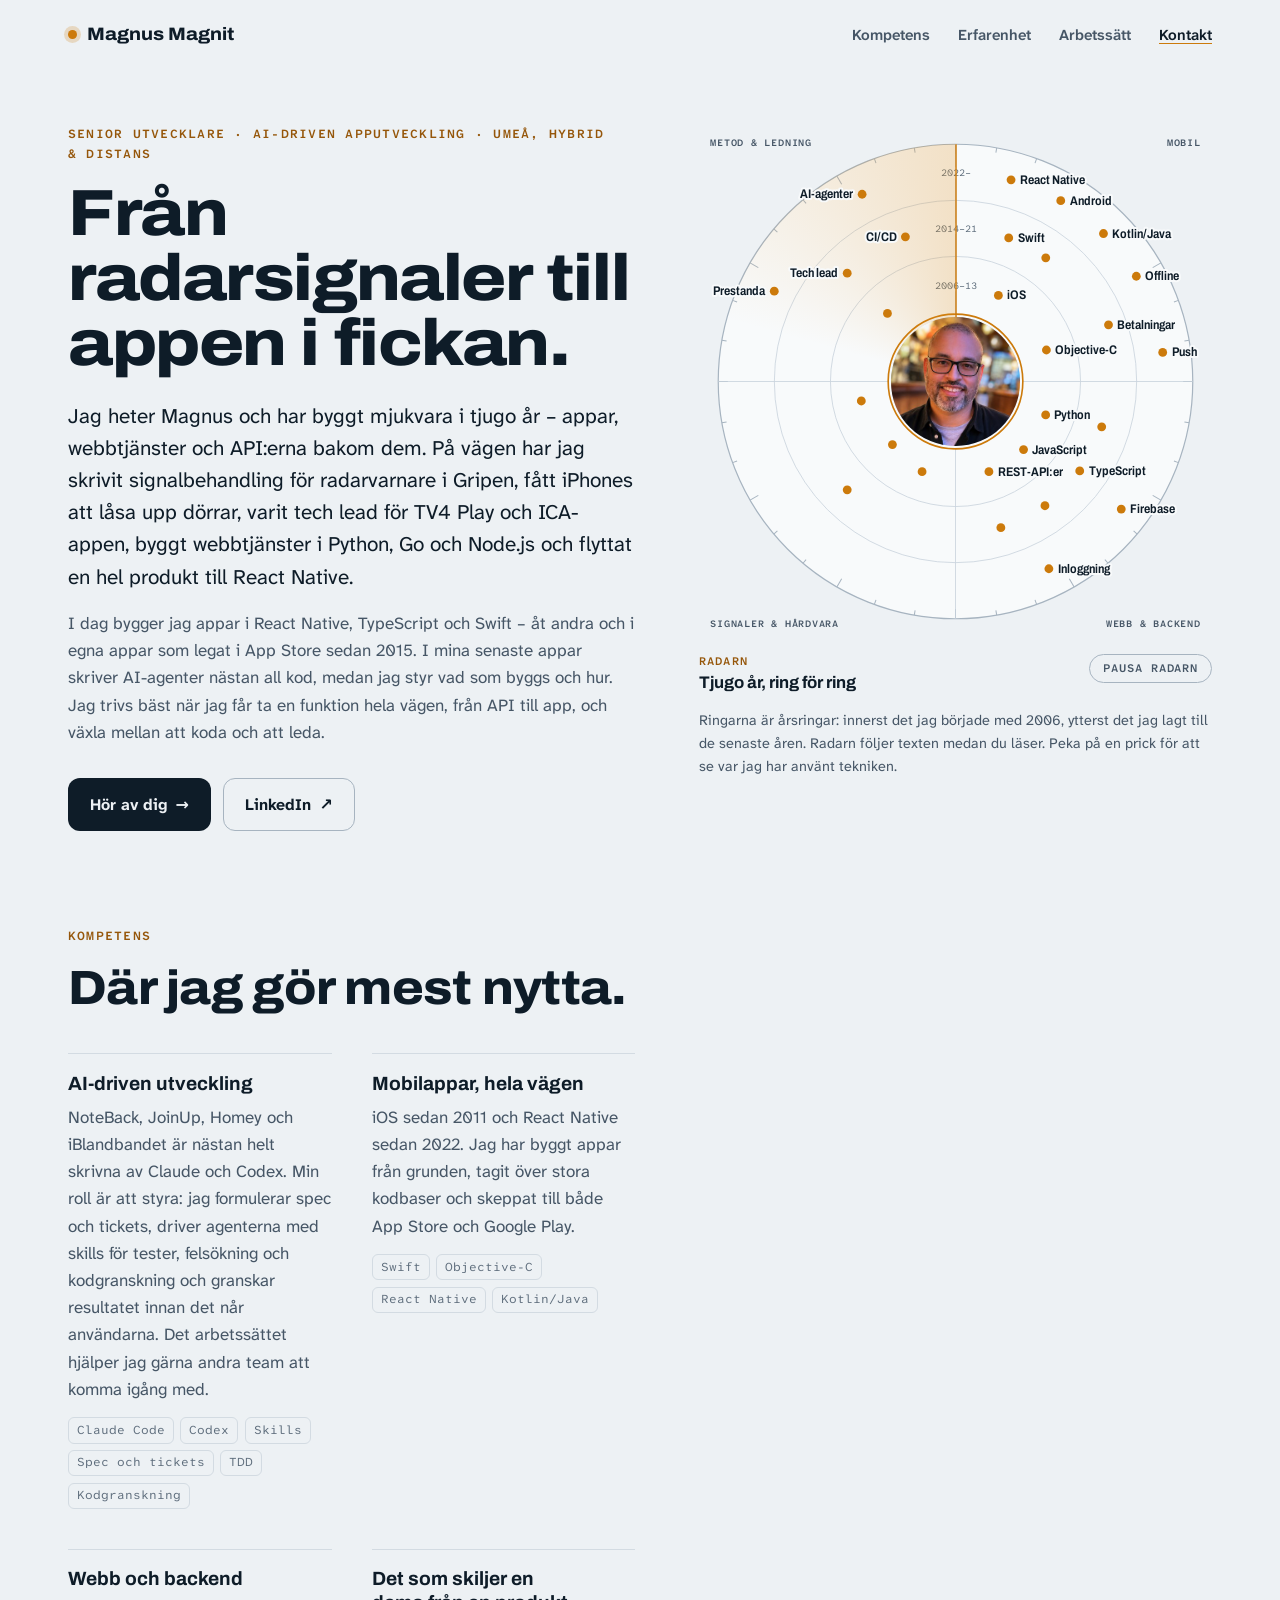
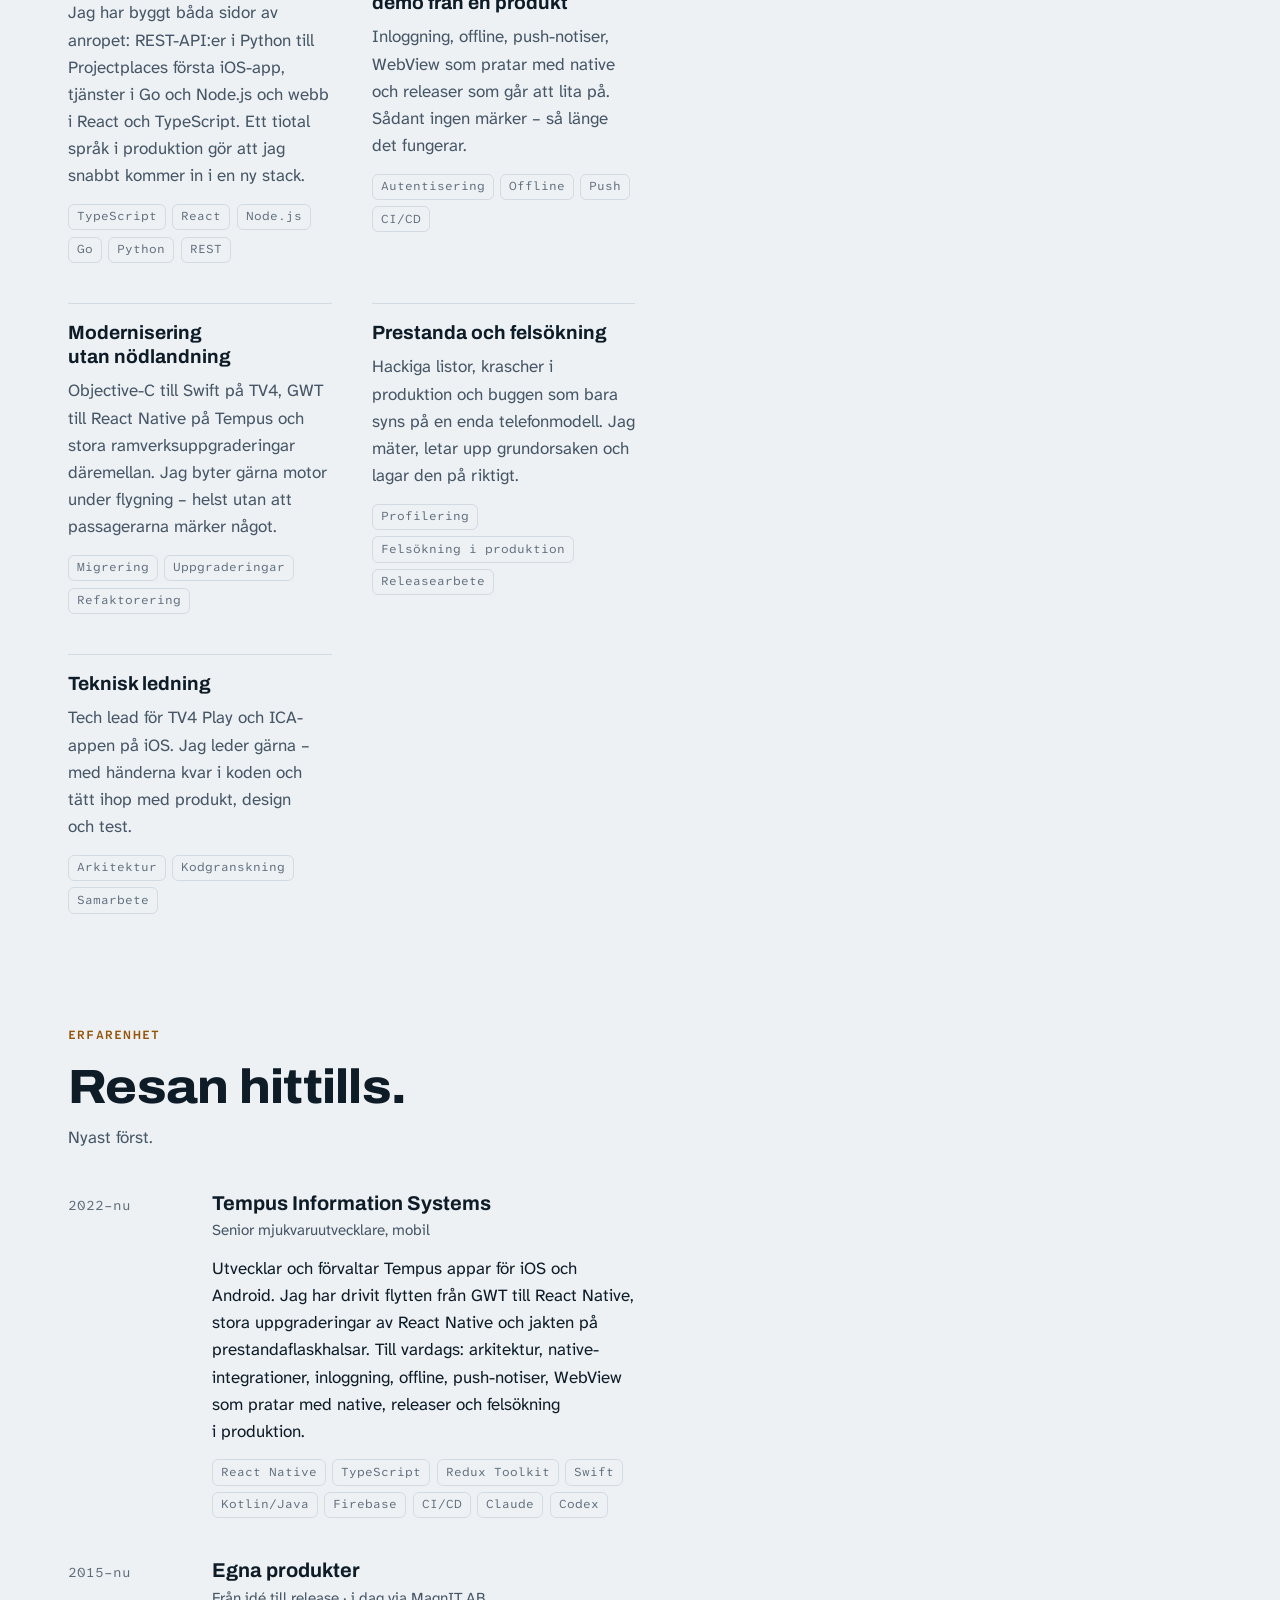
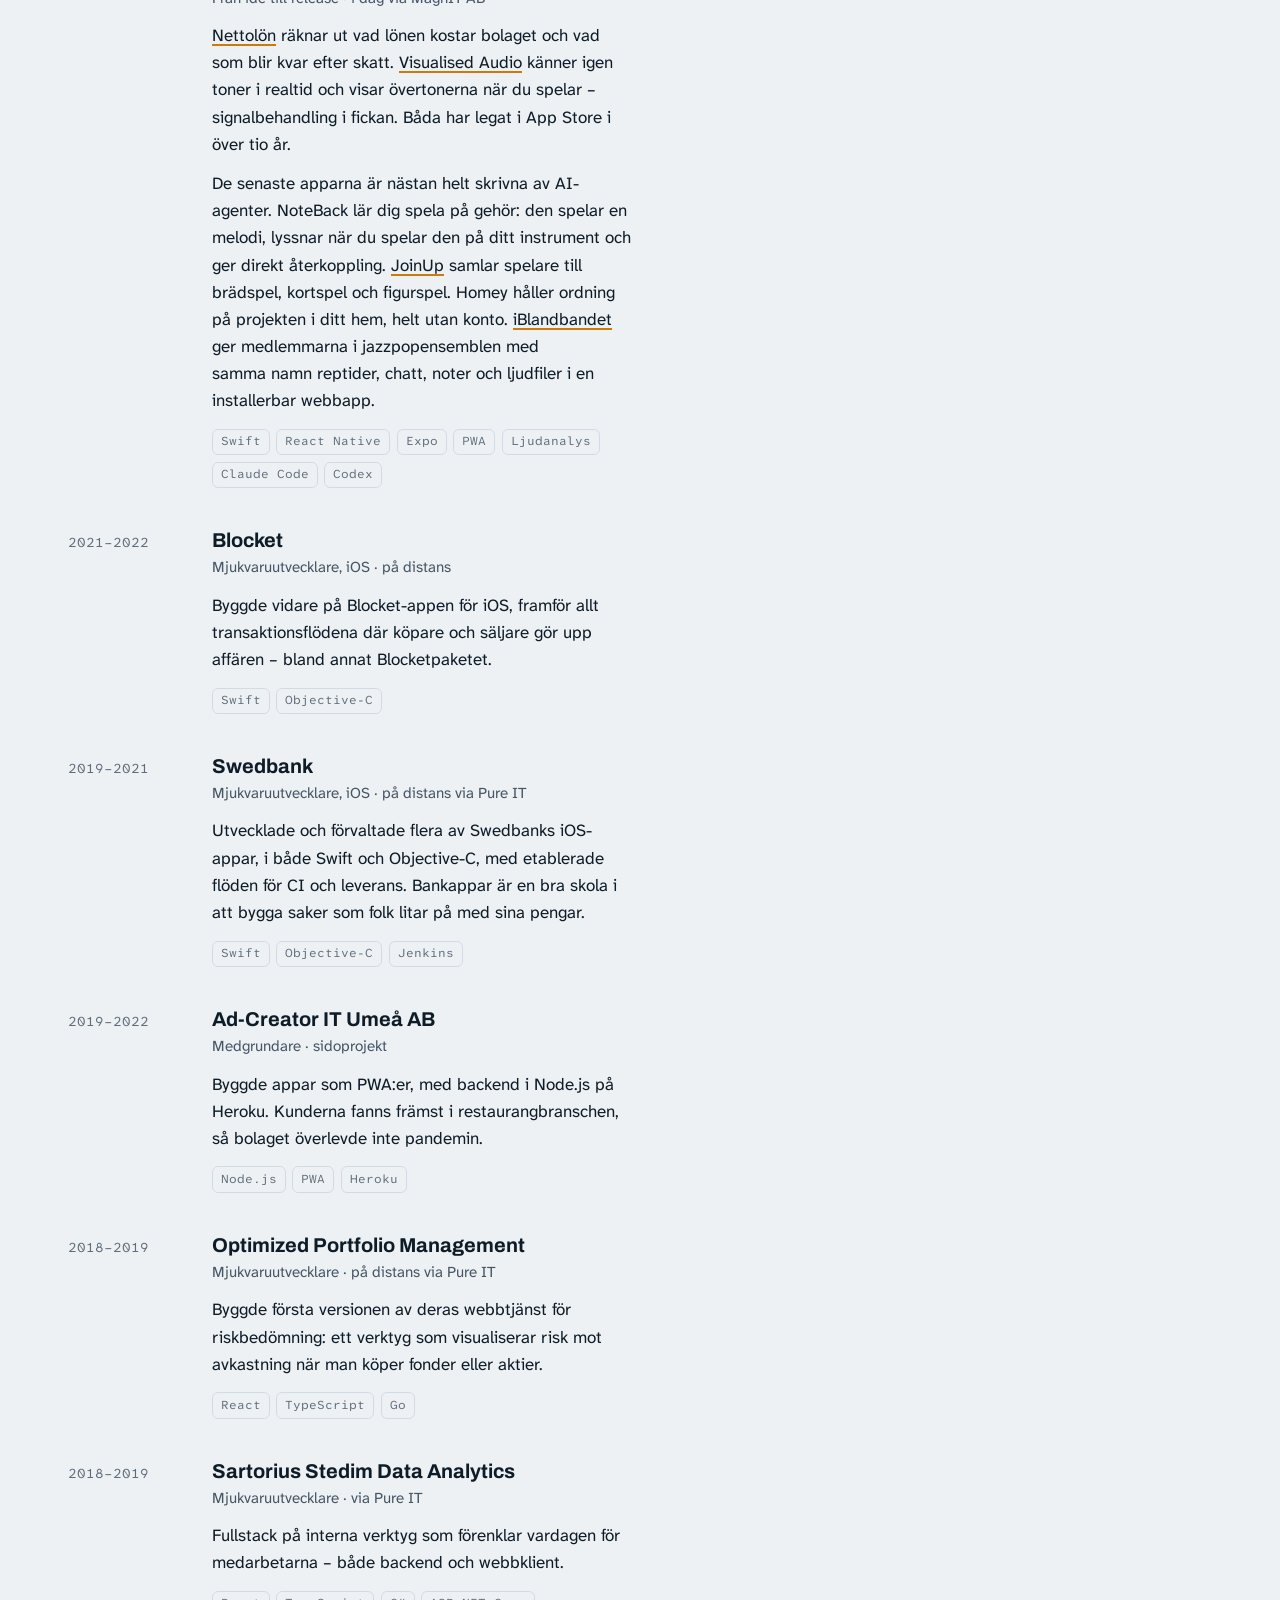
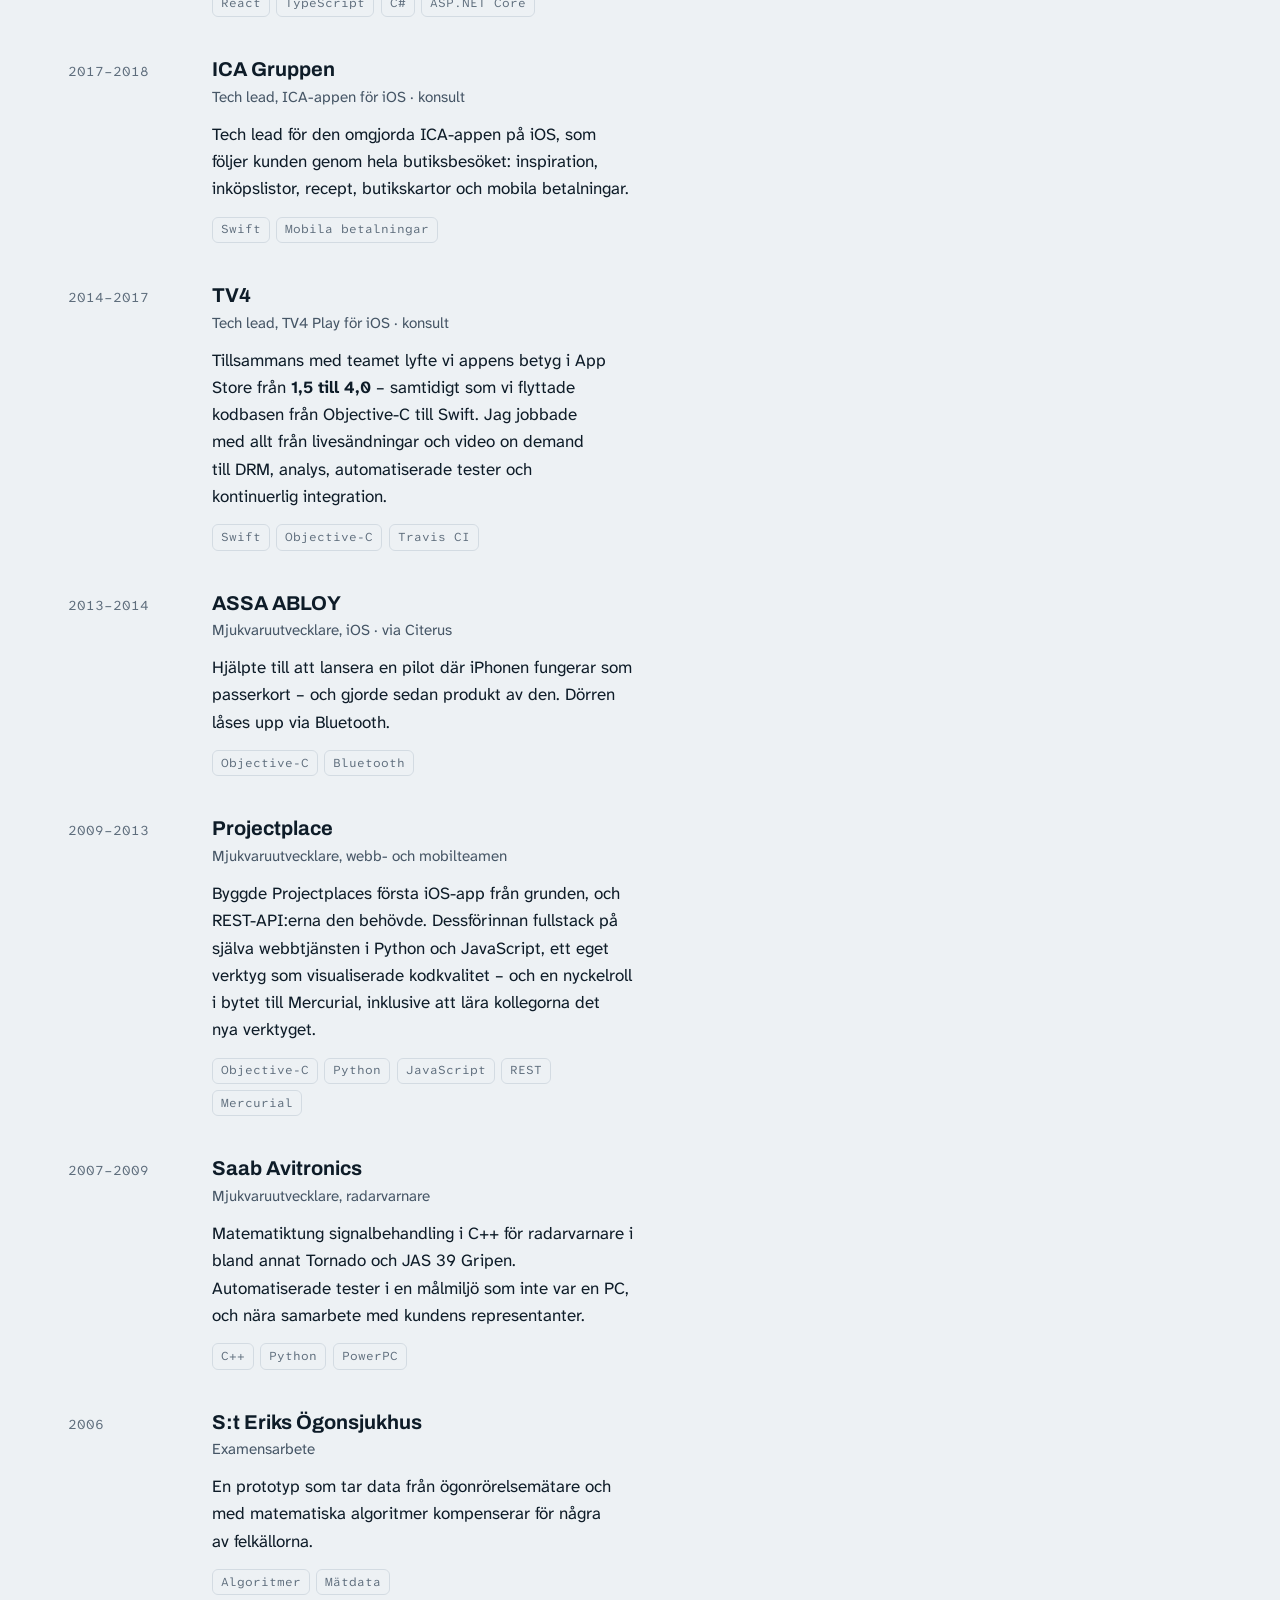
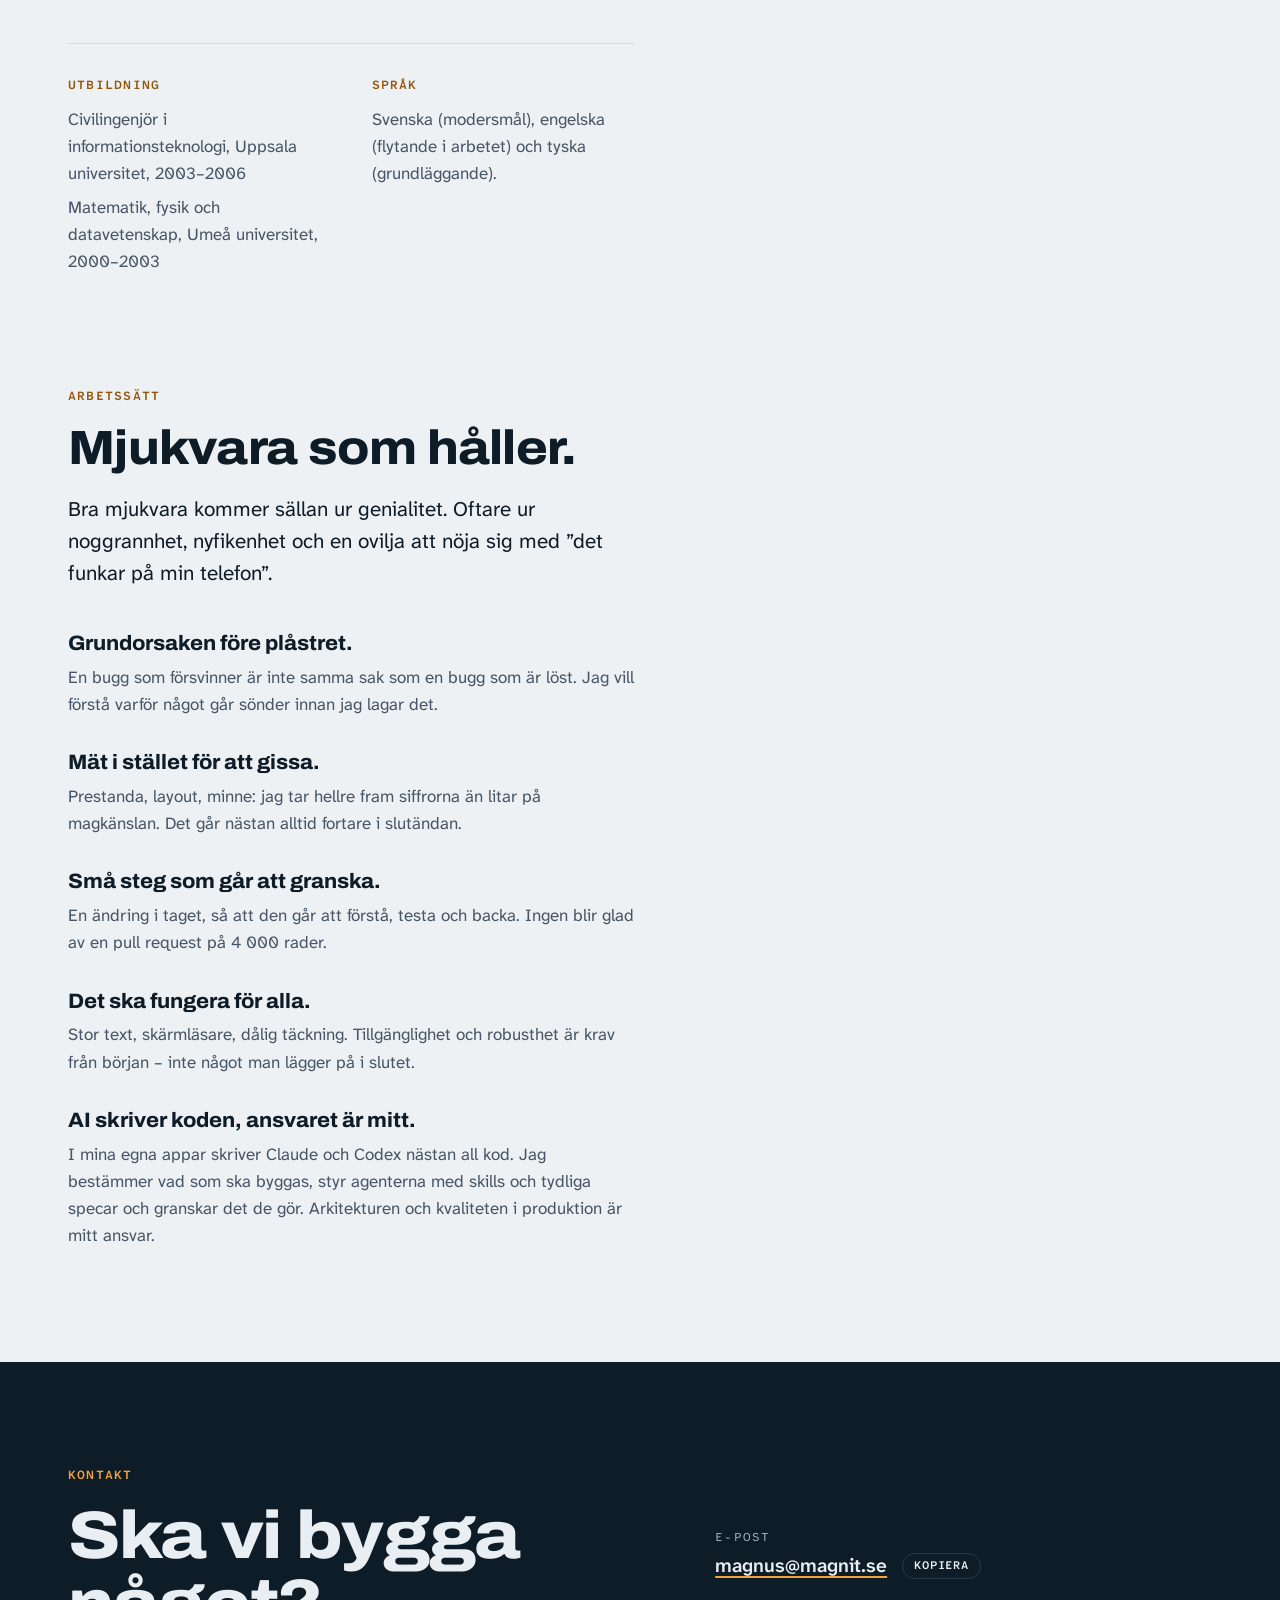
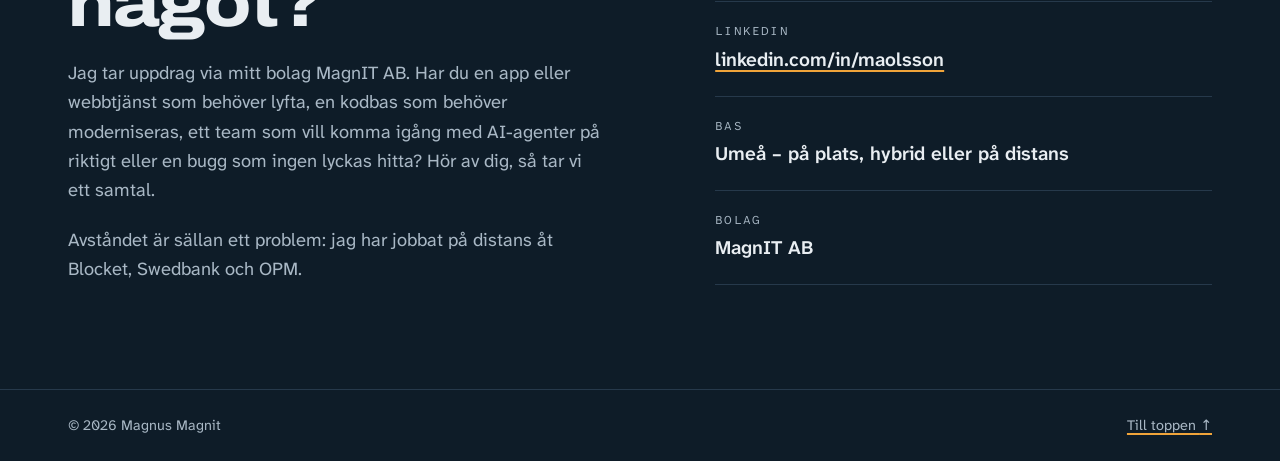
==== index.html @ c71cad79 "Added info about iblandbandet" ====
<!doctype html>
<html lang="sv">
<head>
  <meta charset="utf-8">
  <meta name="viewport" content="width=device-width, initial-scale=1, viewport-fit=cover">
  <title>Magnus Magnit · Senior utvecklare och konsult i Umeå</title>
  <meta name="description" content="Senior utvecklare och konsult i Umeå. Tjugo år av appar, webb och backend – i dag React Native, TypeScript och Swift, byggt med AI-agenter som Claude och Codex. Uppdrag på plats, hybrid eller på distans.">
  <meta property="og:type" content="profile">
  <meta property="og:title" content="Magnus Magnit">
  <meta property="og:description" content="Från radarsignaler till appen i fickan. Senior utvecklare och konsult med tjugo år av appar, webb och backend.">
  <meta property="og:image" content="https://magnit.se/magnus.jpg">
  <meta property="og:locale" content="sv_SE">
  <meta name="theme-color" content="#edf1f4" media="(prefers-color-scheme: light)">
  <meta name="theme-color" content="#0b1620" media="(prefers-color-scheme: dark)">
  <link rel="icon" href="favicon.svg" type="image/svg+xml">
  <link rel="preconnect" href="https://fonts.googleapis.com">
  <link rel="preconnect" href="https://fonts.gstatic.com" crossorigin>
  <link rel="stylesheet" href="https://fonts.googleapis.com/css2?family=Archivo:wdth,wght@62..125,100..900&family=Atkinson+Hyperlegible+Mono:wght@400;600&family=Atkinson+Hyperlegible+Next:wght@400;600;700&display=swap">
  <link rel="stylesheet" href="styles.css">
  <script src="main.js" defer></script>
</head>
<body>
  <a class="skip-link" href="#innehall">Hoppa till innehållet</a>

  <header class="site-header wrap">
    <a class="brand" href="#"><span class="brand-blip" aria-hidden="true"></span>Magnus Magnit</a>
    <nav aria-label="Huvudmeny">
      <ul class="nav-list">
        <li><a href="#kompetens">Kompetens</a></li>
        <li><a href="#erfarenhet">Erfarenhet</a></li>
        <li><a href="#arbetssatt">Arbetssätt</a></li>
        <li><a class="nav-cta" href="#kontakt">Kontakt</a></li>
      </ul>
    </nav>
  </header>

  <main id="innehall">
    <div class="wrap layout">
      <section class="hero" aria-labelledby="hero-title">
        <p class="eyebrow">Senior utvecklare · AI-driven apputveckling · Umeå, hybrid &amp; distans</p>
        <h1 id="hero-title">Från radarsignaler till appen i fickan.</h1>
        <p class="lead">Jag heter Magnus och har byggt mjukvara i tjugo år – appar, webbtjänster och API:erna bakom dem. På vägen har jag skrivit signalbehandling för radarvarnare i Gripen, fått iPhones att låsa upp dörrar, varit tech lead för TV4 Play och ICA-appen, byggt webbtjänster i Python, Go och Node.js och flyttat en hel produkt till React Native.</p>
        <p class="hero-more">I dag bygger jag appar i React Native, TypeScript och Swift – åt andra och i egna appar som legat i App Store sedan 2015. I mina senaste appar skriver AI-agenter nästan all kod, medan jag styr vad som byggs och hur. Jag trivs bäst när jag får ta en funktion hela vägen, från API till app, och växla mellan att koda och att leda.</p>
        <div class="actions">
          <a class="button button-primary" href="#kontakt">Hör av dig <span aria-hidden="true">→</span></a>
          <a class="button button-quiet" href="https://www.linkedin.com/in/maolsson/">LinkedIn <span aria-hidden="true">↗</span></a>
        </div>
      </section>

      <div class="radar-col">
        <figure class="radar-figure">
          <div class="radar" id="radar" role="img" aria-label="Radar med Magnus porträtt i mitten. Runt omkring syns tekniker och områden han arbetat med, ordnade i årsringar från 2006 till i dag: från C++ och signalbehandling innerst till React Native, Kotlin och AI-agenter ytterst.">
            <svg class="radar-grid" viewBox="0 0 640 640" aria-hidden="true" focusable="false"></svg>
            <div class="radar-sweep" aria-hidden="true"></div>
            <svg class="radar-blips" viewBox="0 0 640 640" aria-hidden="true" focusable="false"></svg>
            <div class="radar-photo"><img src="magnus.jpg" width="400" height="400" alt=""></div>
          </div>
          <figcaption class="radar-caption">
            <p class="radar-now"><span class="radar-kicker" id="radar-kicker">Radarn</span> <span id="radar-title">Tjugo år, ring för ring</span></p>
            <button class="radar-toggle" id="radar-toggle" type="button">Pausa radarn</button>
            <p class="radar-help">Ringarna är årsringar: innerst det jag började med 2006, ytterst det jag lagt till de senaste åren. <span class="radar-help-wide">Radarn följer texten medan du läser. Peka på en prick för att se var jag har använt tekniken.</span></p>
          </figcaption>
        </figure>
      </div>

      <div class="story">
        <section class="section" id="kompetens" aria-labelledby="kompetens-title">
          <p class="eyebrow">Kompetens</p>
          <h2 id="kompetens-title">Där jag gör mest nytta.</h2>
          <div class="skills" data-kicker="Kompetens">
            <div class="skill" data-radar="ai">
              <h3>AI-driven utveckling</h3>
              <p>NoteBack, JoinUp, Homey och iBlandbandet är nästan helt skrivna av Claude och Codex. Min roll är att styra: jag formulerar spec och tickets, driver agenterna med skills för tester, felsökning och kodgranskning och granskar resultatet innan det når användarna. Det arbetssättet hjälper jag gärna andra team att komma igång med.</p>
              <ul class="tags"><li>Claude Code</li><li>Codex</li><li>Skills</li><li>Spec och tickets</li><li>TDD</li><li>Kodgranskning</li></ul>
            </div>
            <div class="skill" data-radar="ios objc swift rn android kotlin">
              <h3>Mobilappar, hela vägen</h3>
              <p>iOS sedan 2011 och React Native sedan 2022. Jag har byggt appar från grunden, tagit över stora kodbaser och skeppat till både App Store och Google Play.</p>
              <ul class="tags"><li>Swift</li><li>Objective-C</li><li>React Native</li><li>Kotlin/Java</li></ul>
            </div>
            <div class="skill" data-radar="python js rest react ts go node">
              <h3>Webb och backend</h3>
              <p>Jag har byggt båda sidor av anropet: REST-API:er i Python till Projectplaces första iOS-app, tjänster i Go och Node.js och webb i React och TypeScript. Ett tiotal språk i produktion gör att jag snabbt kommer in i en ny stack.</p>
              <ul class="tags"><li>TypeScript</li><li>React</li><li>Node.js</li><li>Go</li><li>Python</li><li>REST</li></ul>
            </div>
            <div class="skill" data-radar="auth offline push ci">
              <h3>Det som skiljer en demo från en produkt</h3>
              <p>Inloggning, offline, push-notiser, WebView som pratar med native och releaser som går att lita på. Sådant ingen märker – så länge det fungerar.</p>
              <ul class="tags"><li>Autentisering</li><li>Offline</li><li>Push</li><li>CI/CD</li></ul>
            </div>
            <div class="skill" data-radar="objc swift rn">
              <h3>Modernisering utan nödlandning</h3>
              <p>Objective-C till Swift på TV4, GWT till React Native på Tempus och stora ramverksuppgraderingar däremellan. Jag byter gärna motor under flygning – helst utan att passagerarna märker något.</p>
              <ul class="tags"><li>Migrering</li><li>Uppgraderingar</li><li>Refaktorering</li></ul>
            </div>
            <div class="skill" data-radar="perf test">
              <h3>Prestanda och felsökning</h3>
              <p>Hackiga listor, krascher i produktion och buggen som bara syns på en enda telefonmodell. Jag mäter, letar upp grundorsaken och lagar den på riktigt.</p>
              <ul class="tags"><li>Profilering</li><li>Felsökning i produktion</li><li>Releasearbete</li></ul>
            </div>
            <div class="skill" data-radar="lead">
              <h3>Teknisk ledning</h3>
              <p>Tech lead för TV4 Play och ICA-appen på iOS. Jag leder gärna – med händerna kvar i koden och tätt ihop med produkt, design och test.</p>
              <ul class="tags"><li>Arkitektur</li><li>Kodgranskning</li><li>Samarbete</li></ul>
            </div>
          </div>
        </section>

        <section class="section" id="erfarenhet" aria-labelledby="erfarenhet-title">
          <p class="eyebrow">Erfarenhet</p>
          <h2 id="erfarenhet-title">Resan hittills.</h2>
          <p class="section-note">Nyast först.</p>
          <ol class="jobs" data-kicker="Erfarenhet">
            <li class="job" data-name="Tempus" data-years="2022–nu" data-radar="ios rn android kotlin swift ts offline push auth firebase ci perf ai">
              <p class="job-when">2022–nu</p>
              <div class="job-body">
                <h3 class="job-org">Tempus Information Systems</h3>
                <p class="job-role">Senior mjukvaruutvecklare, mobil</p>
                <p>Utvecklar och förvaltar Tempus appar för iOS och Android. Jag har drivit flytten från GWT till React Native, stora uppgraderingar av React Native och jakten på prestandaflaskhalsar. Till vardags: arkitektur, native-integrationer, inloggning, offline, push-notiser, WebView som pratar med native, releaser och felsökning i produktion.</p>
                <ul class="tags"><li>React Native</li><li>TypeScript</li><li>Redux Toolkit</li><li>Swift</li><li>Kotlin/Java</li><li>Firebase</li><li>CI/CD</li><li>Claude</li><li>Codex</li></ul>
              </div>
            </li>
            <li class="job" data-name="Egna produkter" data-years="2015–nu" data-radar="ios swift rn ts audio ai">
              <p class="job-when">2015–nu</p>
              <div class="job-body">
                <h3 class="job-org">Egna produkter</h3>
                <p class="job-role">Från idé till release · i dag via MagnIT AB</p>
                <p><a href="https://apps.apple.com/se/app/nettol%C3%B6n/id955492391">Nettolön</a> räknar ut vad lönen kostar bolaget och vad som blir kvar efter skatt. <a href="https://apps.apple.com/se/app/visualised-audio/id1111275756">Visualised Audio</a> känner igen toner i realtid och visar övertonerna när du spelar – signalbehandling i fickan. Båda har legat i App Store i över tio år.</p>
                <p>De senaste apparna är nästan helt skrivna av AI-agenter. NoteBack lär dig spela på gehör: den spelar en melodi, lyssnar när du spelar den på ditt instrument och ger direkt återkoppling. <a href="https://apps.apple.com/se/app/joinup-local-games/id6820418664">JoinUp</a> samlar spelare till brädspel, kortspel och figurspel. Homey håller ordning på projekten i ditt hem, helt utan konto. <a href="https://www.iblandbandet.se/app/">iBlandbandet</a> ger medlemmarna i jazzpopensemblen med samma namn reptider, chatt, noter och ljudfiler i en installerbar webbapp.</p>
                <ul class="tags"><li>Swift</li><li>React Native</li><li>Expo</li><li>PWA</li><li>Ljudanalys</li><li>Claude Code</li><li>Codex</li></ul>
              </div>
            </li>
            <li class="job" data-name="Blocket" data-years="2021–2022" data-radar="ios swift objc pay">
              <p class="job-when">2021–2022</p>
              <div class="job-body">
                <h3 class="job-org">Blocket</h3>
                <p class="job-role">Mjukvaruutvecklare, iOS · på distans</p>
                <p>Byggde vidare på Blocket-appen för iOS, framför allt transaktionsflödena där köpare och säljare gör upp affären – bland annat Blocketpaketet.</p>
                <ul class="tags"><li>Swift</li><li>Objective-C</li></ul>
              </div>
            </li>
            <li class="job" data-name="Swedbank" data-years="2019–2021" data-radar="ios swift objc ci">
              <p class="job-when">2019–2021</p>
              <div class="job-body">
                <h3 class="job-org">Swedbank</h3>
                <p class="job-role">Mjukvaruutvecklare, iOS · på distans via Pure IT</p>
                <p>Utvecklade och förvaltade flera av Swedbanks iOS-appar, i både Swift och Objective-C, med etablerade flöden för CI och leverans. Bankappar är en bra skola i att bygga saker som folk litar på med sina pengar.</p>
                <ul class="tags"><li>Swift</li><li>Objective-C</li><li>Jenkins</li></ul>
              </div>
            </li>
            <li class="job" data-name="Ad-Creator" data-years="2018–2020" data-radar="js node">
              <p class="job-when">2019–2022</p>
              <div class="job-body">
                <h3 class="job-org">Ad-Creator IT Umeå AB</h3>
                <p class="job-role">Medgrundare · sidoprojekt</p>
                <p>Byggde appar som PWA:er, med backend i Node.js på Heroku. Kunderna fanns främst i restaurangbranschen, så bolaget överlevde inte pandemin.</p>
                <ul class="tags"><li>Node.js</li><li>PWA</li><li>Heroku</li></ul>
              </div>
            </li>
            <li class="job" data-name="Optimized Portfolio Management" data-years="2018–2019" data-radar="react ts go">
              <p class="job-when">2018–2019</p>
              <div class="job-body">
                <h3 class="job-org">Optimized Portfolio Management</h3>
                <p class="job-role">Mjukvaruutvecklare · på distans via Pure IT</p>
                <p>Byggde första versionen av deras webbtjänst för riskbedömning: ett verktyg som visualiserar risk mot avkastning när man köper fonder eller aktier.</p>
                <ul class="tags"><li>React</li><li>TypeScript</li><li>Go</li></ul>
              </div>
            </li>
            <li class="job" data-name="Sartorius Stedim Data Analytics" data-years="2018–2019" data-radar="react ts">
              <p class="job-when">2018–2019</p>
              <div class="job-body">
                <h3 class="job-org">Sartorius Stedim Data Analytics</h3>
                <p class="job-role">Mjukvaruutvecklare · via Pure IT</p>
                <p>Fullstack på interna verktyg som förenklar vardagen för medarbetarna – både backend och webbklient.</p>
                <ul class="tags"><li>React</li><li>TypeScript</li><li>C#</li><li>ASP.NET Core</li></ul>
              </div>
            </li>
            <li class="job" data-name="ICA" data-years="2017–2018" data-radar="ios swift pay lead">
              <p class="job-when">2017–2018</p>
              <div class="job-body">
                <h3 class="job-org">ICA Gruppen</h3>
                <p class="job-role">Tech lead, ICA-appen för iOS · konsult</p>
                <p>Tech lead för den omgjorda ICA-appen på iOS, som följer kunden genom hela butiksbesöket: inspiration, inköpslistor, recept, butikskartor och mobila betalningar.</p>
                <ul class="tags"><li>Swift</li><li>Mobila betalningar</li></ul>
              </div>
            </li>
            <li class="job" data-name="TV4 Play" data-years="2014–2017" data-radar="ios swift objc video lead ci test">
              <p class="job-when">2014–2017</p>
              <div class="job-body">
                <h3 class="job-org">TV4</h3>
                <p class="job-role">Tech lead, TV4 Play för iOS · konsult</p>
                <p>Tillsammans med teamet lyfte vi appens betyg i App Store från <strong>1,5 till 4,0</strong> – samtidigt som vi flyttade kodbasen från Objective-C till Swift. Jag jobbade med allt från livesändningar och video on demand till DRM, analys, automatiserade tester och kontinuerlig integration.</p>
                <ul class="tags"><li>Swift</li><li>Objective-C</li><li>Travis CI</li></ul>
              </div>
            </li>
            <li class="job" data-name="ASSA ABLOY" data-years="2013–2014" data-radar="ios objc ble">
              <p class="job-when">2013–2014</p>
              <div class="job-body">
                <h3 class="job-org">ASSA ABLOY</h3>
                <p class="job-role">Mjukvaruutvecklare, iOS · via Citerus</p>
                <p>Hjälpte till att lansera en pilot där iPhonen fungerar som passerkort – och gjorde sedan produkt av den. Dörren låses upp via Bluetooth.</p>
                <ul class="tags"><li>Objective-C</li><li>Bluetooth</li></ul>
              </div>
            </li>
            <li class="job" data-name="Projectplace" data-years="2009–2013" data-radar="ios objc python js rest">
              <p class="job-when">2009–2013</p>
              <div class="job-body">
                <h3 class="job-org">Projectplace</h3>
                <p class="job-role">Mjukvaruutvecklare, webb- och mobilteamen</p>
                <p>Byggde Projectplaces första iOS-app från grunden, och REST-API:erna den behövde. Dessförinnan fullstack på själva webbtjänsten i Python och JavaScript, ett eget verktyg som visualiserade kodkvalitet – och en nyckelroll i bytet till Mercurial, inklusive att lära kollegorna det nya verktyget.</p>
                <ul class="tags"><li>Objective-C</li><li>Python</li><li>JavaScript</li><li>REST</li><li>Mercurial</li></ul>
              </div>
            </li>
            <li class="job" data-name="Saab Avitronics" data-years="2007–2009" data-radar="cpp dsp python test">
              <p class="job-when">2007–2009</p>
              <div class="job-body">
                <h3 class="job-org">Saab Avitronics</h3>
                <p class="job-role">Mjukvaruutvecklare, radarvarnare</p>
                <p>Matematiktung signalbehandling i C++ för radarvarnare i bland annat Tornado och JAS 39 Gripen. Automatiserade tester i en målmiljö som inte var en PC, och nära samarbete med kundens representanter.</p>
                <ul class="tags"><li>C++</li><li>Python</li><li>PowerPC</li></ul>
              </div>
            </li>
            <li class="job" data-name="S:t Eriks Ögonsjukhus" data-years="2006" data-radar="dsp">
              <p class="job-when">2006</p>
              <div class="job-body">
                <h3 class="job-org">S:t Eriks Ögonsjukhus</h3>
                <p class="job-role">Examensarbete</p>
                <p>En prototyp som tar data från ögonrörelsemätare och med matematiska algoritmer kompenserar för några av felkällorna.</p>
                <ul class="tags"><li>Algoritmer</li><li>Mätdata</li></ul>
              </div>
            </li>
          </ol>

          <div class="facts">
            <div>
              <h3>Utbildning</h3>
              <p>Civilingenjör i informationsteknologi, Uppsala universitet, 2003–2006</p>
              <p>Matematik, fysik och datavetenskap, Umeå universitet, 2000–2003</p>
            </div>
            <div>
              <h3>Språk</h3>
              <p>Svenska (modersmål), engelska (flytande i arbetet) och tyska (grundläggande).</p>
            </div>
          </div>
        </section>

        <section class="section" id="arbetssatt" aria-labelledby="arbetssatt-title">
          <p class="eyebrow">Arbetssätt</p>
          <h2 id="arbetssatt-title">Mjukvara som håller.</h2>
          <p class="lead">Bra mjukvara kommer sällan ur genialitet. Oftare ur noggrannhet, nyfikenhet och en ovilja att nöja sig med ”det funkar på min telefon”.</p>
          <ul class="principles" data-kicker="Arbetssätt">
            <li class="principle" data-radar="perf">
              <h3>Grundorsaken före plåstret.</h3>
              <p>En bugg som försvinner är inte samma sak som en bugg som är löst. Jag vill förstå varför något går sönder innan jag lagar det.</p>
            </li>
            <li class="principle" data-radar="perf">
              <h3>Mät i stället för att gissa.</h3>
              <p>Prestanda, layout, minne: jag tar hellre fram siffrorna än litar på magkänslan. Det går nästan alltid fortare i slutändan.</p>
            </li>
            <li class="principle" data-radar="ci test">
              <h3>Små steg som går att granska.</h3>
              <p>En ändring i taget, så att den går att förstå, testa och backa. Ingen blir glad av en pull request på 4&nbsp;000 rader.</p>
            </li>
            <li class="principle" data-radar="offline">
              <h3>Det ska fungera för alla.</h3>
              <p>Stor text, skärmläsare, dålig täckning. Tillgänglighet och robusthet är krav från början – inte något man lägger på i slutet.</p>
            </li>
            <li class="principle" data-radar="ai">
              <h3>AI skriver koden, ansvaret är mitt.</h3>
              <p>I mina egna appar skriver Claude och Codex nästan all kod. Jag bestämmer vad som ska byggas, styr agenterna med skills och tydliga specar och granskar det de gör. Arkitekturen och kvaliteten i produktion är mitt ansvar.</p>
            </li>
          </ul>
        </section>
      </div>
    </div>

    <section class="contact" id="kontakt" aria-labelledby="kontakt-title">
      <div class="wrap contact-inner">
        <div class="contact-text">
          <p class="eyebrow">Kontakt</p>
          <h2 id="kontakt-title">Ska vi bygga något?</h2>
          <p>Jag tar uppdrag via mitt bolag MagnIT AB. Har du en app eller webbtjänst som behöver lyfta, en kodbas som behöver moderniseras, ett team som vill komma igång med AI-agenter på riktigt eller en bugg som ingen lyckas hitta? Hör av dig, så tar vi ett samtal.</p>
          <p>Avståndet är sällan ett problem: jag har jobbat på distans åt Blocket, Swedbank och OPM.</p>
        </div>
        <dl class="contact-list">
          <div>
            <dt>E-post</dt>
            <dd>
              <a href="mailto:magnus@magnit.se">magnus@magnit.se</a>
              <button class="copy" type="button" data-copy="magnus@magnit.se">Kopiera</button>
              <span class="copy-status" role="status"></span>
            </dd>
          </div>
          <div>
            <dt>LinkedIn</dt>
            <dd><a href="https://www.linkedin.com/in/maolsson/">linkedin.com/in/maolsson</a></dd>
          </div>
          <div>
            <dt>Bas</dt>
            <dd>Umeå – på plats, hybrid eller på distans</dd>
          </div>
          <div>
            <dt>Bolag</dt>
            <dd>MagnIT AB</dd>
          </div>
        </dl>
      </div>
    </section>
  </main>

  <footer class="site-footer">
    <div class="wrap footer-inner">
      <p>© <span id="year">2026</span> Magnus Magnit</p>
      <a href="#">Till toppen <span aria-hidden="true">↑</span></a>
    </div>
  </footer>
</body>
</html>
---- styles.css ----
/* Tokens */

:root {
  --ground: #edf1f4;
  --surface: #f8fafb;
  --ink: #0e1c28;
  --ink-soft: #465666;
  --ink-faint: #5e6d7c;
  --line: #d3dbe2;
  --grid: #c9d3dc;
  --grid-strong: #a7b4c0;
  --amber: #cc7a0b;
  --amber-ink: #95560a;
  --sweep: rgb(224 144 31 / 0.24);
  --panel: #0e1c28;
  --panel-ink: #e9eef2;
  --panel-soft: #a9b8c5;
  --panel-line: #26394b;
  --panel-amber: #f0a43a;

  --font-display: "Archivo", "Helvetica Neue", Arial, sans-serif;
  --font-body: "Atkinson Hyperlegible Next", "Atkinson Hyperlegible", system-ui, -apple-system, "Segoe UI", Roboto, sans-serif;
  --font-mono: "Atkinson Hyperlegible Mono", ui-monospace, "SF Mono", Menlo, Consolas, monospace;
  --gutter: clamp(16px, 4vw, 48px);

  color-scheme: light;
}

@media (prefers-color-scheme: dark) {
  :root:not([data-theme="light"]) {
    --ground: #0b1620;
    --surface: #0f1e2b;
    --ink: #e3eaf0;
    --ink-soft: #9dadbb;
    --ink-faint: #8193a3;
    --line: #1e3141;
    --grid: #223748;
    --grid-strong: #36495b;
    --amber: #f0a43a;
    --amber-ink: #f4b65e;
    --sweep: rgb(240 164 58 / 0.28);
    --panel: #12263a;
    --panel-ink: #e9eef2;
    --panel-soft: #a9b8c5;
    --panel-line: #2a4157;
    --panel-amber: #f0a43a;
    color-scheme: dark;
  }
}

:root[data-theme="dark"] {
  --ground: #0b1620;
  --surface: #0f1e2b;
  --ink: #e3eaf0;
  --ink-soft: #9dadbb;
  --ink-faint: #8193a3;
  --line: #1e3141;
  --grid: #223748;
  --grid-strong: #36495b;
  --amber: #f0a43a;
  --amber-ink: #f4b65e;
  --sweep: rgb(240 164 58 / 0.28);
  --panel: #12263a;
  --panel-ink: #e9eef2;
  --panel-soft: #a9b8c5;
  --panel-line: #2a4157;
  --panel-amber: #f0a43a;
  color-scheme: dark;
}

/* Base */

*,
*::before,
*::after {
  box-sizing: border-box;
}

html {
  -webkit-text-size-adjust: 100%;
  scroll-behavior: smooth;
}

body {
  margin: 0;
  background: var(--ground);
  color: var(--ink);
  font-family: var(--font-body);
  font-size: 1.0625rem;
  line-height: 1.6;
  -webkit-font-smoothing: antialiased;
}

img {
  display: block;
  max-width: 100%;
}

h1,
h2,
h3 {
  margin: 0;
  font-family: var(--font-display);
  text-wrap: balance;
}

p {
  margin: 0;
  text-wrap: pretty;
}

a {
  color: inherit;
  text-decoration-color: var(--amber);
  text-decoration-thickness: 1.5px;
  text-underline-offset: 0.2em;
}

strong {
  font-weight: 700;
  color: var(--ink);
}

:focus-visible {
  outline: 2px solid var(--amber-ink);
  outline-offset: 3px;
  border-radius: 4px;
}

section[id] {
  scroll-margin-top: 1.5rem;
}

.wrap {
  width: 100%;
  max-width: 1240px;
  margin-inline: auto;
  padding-inline: var(--gutter);
}

.skip-link {
  position: absolute;
  top: -100px;
  left: var(--gutter);
  z-index: 10;
  padding: 0.5rem 0.9rem;
  border-radius: 8px;
  background: var(--ink);
  color: var(--ground);
  text-decoration: none;
}

.skip-link:focus {
  top: 12px;
}

.eyebrow {
  margin-bottom: 1rem;
  font-family: var(--font-mono);
  font-size: 0.78rem;
  font-weight: 600;
  letter-spacing: 0.1em;
  text-transform: uppercase;
  color: var(--amber-ink);
}

.lead {
  max-width: 34em;
  font-size: clamp(1.125rem, 1rem + 0.4vw, 1.3rem);
  line-height: 1.55;
}

/* Header */

.site-header {
  display: flex;
  align-items: center;
  justify-content: space-between;
  gap: 1rem;
  padding-block: 1.25rem;
}

.brand {
  display: inline-flex;
  align-items: center;
  gap: 0.65rem;
  font-family: var(--font-display);
  font-size: 1.125rem;
  font-stretch: 110%;
  font-weight: 750;
  text-decoration: none;
}

.brand-blip {
  width: 0.55rem;
  height: 0.55rem;
  border-radius: 50%;
  background: var(--amber);
  box-shadow: 0 0 0 4px color-mix(in srgb, var(--amber) 22%, transparent);
}

.nav-list {
  display: flex;
  gap: clamp(1rem, 2.2vw, 2rem);
  margin: 0;
  padding: 0;
  list-style: none;
}

.nav-list a {
  font-size: 0.95rem;
  font-weight: 600;
  color: var(--ink-soft);
  text-decoration: none;
}

.nav-list a:hover,
.nav-list .nav-cta {
  color: var(--ink);
}

.nav-list .nav-cta {
  text-decoration: underline;
  text-decoration-color: var(--amber);
}

@media (max-width: 720px) {
  .nav-list li:not(:last-child) {
    display: none;
  }
}

/* Layout: story on the left, the radar follows along on the right */

.layout {
  display: grid;
  grid-template-columns: minmax(0, 1fr);
  grid-template-areas:
    "hero"
    "radar"
    "story";
  gap: clamp(3rem, 8vw, 4.5rem);
  padding-block: clamp(1.5rem, 5vw, 3.5rem) clamp(4rem, 10vw, 7rem);
}

.hero {
  grid-area: hero;
  max-width: 44rem;
  container-type: inline-size;
}

.radar-col {
  grid-area: radar;
}

.story {
  grid-area: story;
  display: grid;
  gap: clamp(4.5rem, 10vw, 7rem);
  max-width: 44rem;
}

@media (min-width: 1180px) {
  .layout {
    grid-template-columns: minmax(0, 1.05fr) minmax(0, 0.95fr);
    grid-template-rows: auto 1fr;
    grid-template-areas:
      "hero radar"
      "story radar";
    column-gap: clamp(3rem, 5vw, 5rem);
    row-gap: 6rem;
  }

  .radar-figure {
    position: sticky;
    top: 1.5rem;
  }
}

/* Hero */

.hero h1 {
  margin-bottom: 1.5rem;
  font-size: clamp(2.4rem, 11.5cqi, 4.6rem);
  font-stretch: 112%;
  font-weight: 800;
  line-height: 1;
  letter-spacing: -0.022em;
  overflow-wrap: break-word;
}

.hero-more {
  max-width: 36em;
  margin-top: 1rem;
  color: var(--ink-soft);
}

.actions {
  display: flex;
  flex-wrap: wrap;
  gap: 0.75rem;
  margin-top: 2rem;
}

.button {
  display: inline-flex;
  align-items: center;
  gap: 0.55rem;
  padding: 0.8rem 1.3rem;
  border: 1.5px solid transparent;
  border-radius: 12px;
  font-size: 1rem;
  font-weight: 700;
  text-decoration: none;
  transition: background-color 0.2s, border-color 0.2s;
}

.button-primary {
  background: var(--ink);
  color: var(--ground);
}

.button-primary:hover {
  background: color-mix(in srgb, var(--ink) 82%, var(--amber));
}

.button-quiet {
  border-color: var(--grid-strong);
}

.button-quiet:hover {
  border-color: var(--ink);
}

/* Radar */

.radar-figure {
  max-width: 600px;
  margin: 0 auto;
}

.radar {
  --period: 12s;
  --lbl: 15;
  position: relative;
  aspect-ratio: 1;
  overflow: hidden;
  container-type: inline-size;
}

.radar > svg {
  position: absolute;
  inset: 0;
  display: block;
  width: 100%;
  height: 100%;
}

.radar-sweep {
  position: absolute;
  inset: 3.75%;
  border-radius: 50%;
  background: conic-gradient(from 0deg, transparent 0deg 285deg, var(--sweep) 360deg);
  visibility: hidden;
}

.radar-sweep::after {
  content: "";
  position: absolute;
  top: 0;
  left: calc(50% - 1px);
  width: 2px;
  height: 50%;
  border-radius: 2px;
  background: var(--amber);
  opacity: 0.75;
}

.radar-photo {
  position: absolute;
  top: 37.5%;
  left: 37.5%;
  width: 25%;
  height: 25%;
  overflow: hidden;
  border-radius: 50%;
  background: var(--grid);
}

.radar-photo img {
  width: 100%;
  height: 100%;
  object-fit: cover;
  transform: scale(1.3);
  transform-origin: 51% 37%;
}

.scope {
  fill: var(--surface);
  stroke: var(--grid-strong);
  stroke-width: 1.5;
}

.ring,
.axis {
  fill: none;
  stroke: var(--grid);
  stroke-width: 1;
}

.tick {
  stroke: var(--grid-strong);
  stroke-width: 1.25;
}

.own-ring {
  fill: none;
  stroke: var(--amber);
  stroke-width: 2;
}

.era,
.quadrant {
  font-family: var(--font-mono);
  font-size: calc(var(--lbl) * 0.78px);
  fill: var(--ink-faint);
}

.era {
  text-anchor: middle;
  dominant-baseline: central;
  paint-order: stroke;
  stroke: var(--surface);
  stroke-width: 6px;
  stroke-linejoin: round;
}

.quadrant {
  font-weight: 600;
  letter-spacing: 0.08em;
  fill: var(--ink-soft);
}

.blip {
  transition: opacity 0.3s;
}

.blip-hit {
  fill: transparent;
}

.blip-core,
.blip-dot,
.blip-halo {
  transform-box: fill-box;
  transform-origin: center;
}

.blip-core {
  transition: transform 0.3s;
}

.blip-dot {
  fill: var(--amber);
}

.blip-halo {
  fill: none;
  stroke: var(--amber);
  stroke-width: 1.5;
  opacity: 0;
}

.tag {
  font-family: var(--font-display);
  font-size: calc(var(--lbl) * 1px);
  font-stretch: 85%;
  font-weight: 650;
  fill: var(--ink);
  dominant-baseline: central;
  paint-order: stroke;
  stroke: var(--surface);
  stroke-width: calc(var(--lbl) * 0.32px);
  stroke-linejoin: round;
  pointer-events: none;
}

.tag-sweep,
.tag-focus {
  opacity: 0;
}

.tag-focus,
.tag-sweep-wrap {
  transition: opacity 0.25s;
}

/* The sweep labels keep animating while hidden so they stay in step with the sweep. */
.radar:not([data-mode="sweep"]) .tag-sweep-wrap {
  opacity: 0;
}

.radar .blip.is-on .tag-focus {
  opacity: 1;
}

.radar[data-mode="focus"] .blip:not(.is-on) {
  opacity: 0.2;
}

.radar[data-mode="focus"] .blip.is-on .blip-core {
  transform: scale(1.35);
}

.radar.is-live .radar-sweep {
  visibility: visible;
  animation: sweep var(--period) linear infinite;
}

.radar.is-live .blip-dot {
  animation: blip-dot var(--period) linear var(--d) infinite;
}

.radar.is-live .blip-halo {
  animation: blip-halo var(--period) ease-out var(--d) infinite;
}

.radar.is-live .tag-sweep {
  animation: blip-tag var(--period) linear var(--d) infinite;
}

.radar.is-live.is-offscreen * {
  animation-play-state: paused;
}

@container (max-width: 440px) {
  .tag-sweep-wrap,
  .radar[data-mode="still"] .blip.is-on .tag-focus {
    opacity: 0;
  }
}

@keyframes sweep {
  to {
    transform: rotate(1turn);
  }
}

@keyframes blip-dot {
  0% {
    transform: scale(1.9);
  }

  10%,
  100% {
    transform: scale(1);
  }
}

@keyframes blip-halo {
  0% {
    opacity: 0.8;
    transform: scale(1);
  }

  14%,
  100% {
    opacity: 0;
    transform: scale(3.6);
  }
}

@keyframes blip-tag {
  0%,
  28% {
    opacity: 1;
  }

  40%,
  100% {
    opacity: 0;
  }
}

.radar-caption {
  display: grid;
  grid-template-columns: minmax(0, 1fr) auto;
  gap: 0.6rem 1rem;
  align-items: start;
  margin-top: 1rem;
}

.radar-now {
  min-height: 2.7em;
  font-family: var(--font-display);
  font-size: 1.05rem;
  font-weight: 700;
  line-height: 1.35;
}

.radar-kicker {
  display: block;
  margin-bottom: 0.15rem;
  font-family: var(--font-mono);
  font-size: 0.72rem;
  font-weight: 600;
  letter-spacing: 0.1em;
  text-transform: uppercase;
  color: var(--amber-ink);
}

.radar-toggle {
  padding: 0.5rem 0.8rem;
  border: 1.5px solid var(--grid-strong);
  border-radius: 999px;
  background: transparent;
  color: var(--ink-soft);
  font: 600 0.72rem/1 var(--font-mono);
  letter-spacing: 0.08em;
  text-transform: uppercase;
  white-space: nowrap;
  cursor: pointer;
}

.radar-toggle:hover {
  border-color: var(--ink-soft);
  color: var(--ink);
}

.radar-help {
  grid-column: 1 / -1;
  font-size: 0.9rem;
  color: var(--ink-soft);
}

.radar-help-wide {
  display: none;
}

@media (min-width: 1180px) and (hover: hover) {
  .radar-help-wide {
    display: inline;
  }
}

/* Sections */

.section h2 {
  font-size: clamp(2rem, 1.4rem + 2.2vw, 3rem);
  font-stretch: 108%;
  font-weight: 780;
  line-height: 1.05;
  letter-spacing: -0.015em;
}

.section > .lead {
  margin-top: 1.25rem;
}

.section-note {
  margin-top: 0.75rem;
  color: var(--ink-soft);
}

.tags {
  display: flex;
  flex-wrap: wrap;
  gap: 0.4rem;
  margin: 0.9rem 0 0;
  padding: 0;
  list-style: none;
  font-family: var(--font-mono);
  font-size: 0.76rem;
  color: var(--ink-faint);
}

.tags li {
  padding: 0.15rem 0.5rem;
  border: 1px solid var(--line);
  border-radius: 6px;
}

/* Skills */

.skills {
  display: grid;
  grid-template-columns: repeat(auto-fit, minmax(min(100%, 15rem), 1fr));
  gap: 2.5rem;
  margin-top: 2.5rem;
}

.skill {
  padding-top: 1.1rem;
  border-top: 1.5px solid var(--line);
  transition: border-color 0.2s;
}

.skill h3 {
  margin-bottom: 0.5rem;
  font-size: 1.2rem;
  font-weight: 700;
  line-height: 1.25;
}

.skill p {
  color: var(--ink-soft);
}

/* Jobs */

.jobs {
  display: grid;
  gap: 2.5rem;
  margin: 2.5rem 0 0;
  padding: 0;
  list-style: none;
}

.job {
  display: grid;
  grid-template-columns: 7.5rem minmax(0, 1fr);
  gap: 0.25rem 1.5rem;
}

.job-when {
  padding-top: 0.25rem;
  font-family: var(--font-mono);
  font-size: 0.85rem;
  font-variant-numeric: tabular-nums;
  color: var(--ink-faint);
  transition: color 0.2s;
}

.job-org {
  font-size: 1.25rem;
  font-weight: 700;
  line-height: 1.25;
}

.job-role {
  margin-top: 0.15rem;
  font-size: 0.95rem;
  color: var(--ink-soft);
}

.job-body > p:not(.job-role) {
  margin-top: 0.75rem;
}

@media (max-width: 560px) {
  .job {
    grid-template-columns: minmax(0, 1fr);
  }
}

.facts {
  display: grid;
  grid-template-columns: repeat(auto-fit, minmax(min(100%, 15rem), 1fr));
  gap: 1.5rem 2.5rem;
  margin-top: 3rem;
  padding-top: 2rem;
  border-top: 1.5px solid var(--line);
}

.facts h3 {
  margin-bottom: 0.6rem;
  font-family: var(--font-mono);
  font-size: 0.78rem;
  font-weight: 600;
  letter-spacing: 0.1em;
  text-transform: uppercase;
  color: var(--amber-ink);
}

.facts p {
  color: var(--ink-soft);
}

.facts p + p {
  margin-top: 0.4rem;
}

/* Principles */

.principles {
  display: grid;
  gap: 2rem;
  margin: 2.5rem 0 0;
  padding: 0;
  list-style: none;
}

.principle h3 {
  font-size: 1.3rem;
  font-stretch: 104%;
  font-weight: 750;
  line-height: 1.2;
}

.principle p {
  max-width: 36em;
  margin-top: 0.5rem;
  color: var(--ink-soft);
}

/* Links between the text and the radar, only where the radar stays in view */

@media (min-width: 1180px) {
  .job,
  .principle {
    position: relative;
  }

  .job::before,
  .principle::before {
    content: "";
    position: absolute;
    top: 0.6rem;
    left: -1.4rem;
    width: 0.5rem;
    height: 0.5rem;
    border-radius: 50%;
    background: var(--amber);
    opacity: 0;
    transform: scale(0.4);
    transition: opacity 0.3s, transform 0.3s;
  }

  .job.is-current::before,
  .principle.is-current::before {
    opacity: 1;
    transform: none;
  }

  .job.is-current .job-when {
    color: var(--amber-ink);
  }
}

@media (min-width: 1180px) and (hover: hover) {
  .skill:hover {
    border-top-color: var(--amber);
  }
}

/* Contact */

.contact {
  padding-block: clamp(3.5rem, 9vw, 6.5rem);
  background: var(--panel);
  color: var(--panel-ink);
}

.contact :focus-visible {
  outline-color: var(--panel-amber);
}

.contact .eyebrow {
  color: var(--panel-amber);
}

.contact-inner {
  display: grid;
  gap: 2.5rem;
}

@media (min-width: 900px) {
  .contact-inner {
    grid-template-columns: minmax(0, 1.1fr) minmax(0, 0.9fr);
    align-items: end;
  }
}

.contact h2 {
  font-size: clamp(2.4rem, 1.4rem + 3.6vw, 4.2rem);
  font-stretch: 112%;
  font-weight: 800;
  line-height: 1.02;
  letter-spacing: -0.02em;
}

.contact-text p:not(.eyebrow) {
  max-width: 30em;
  margin-top: 1.25rem;
  font-size: 1.15rem;
  color: var(--panel-soft);
}

.contact-list {
  display: grid;
  gap: 1.25rem;
  margin: 0;
}

.contact-list > div {
  display: grid;
  gap: 0.2rem;
  padding-bottom: 1.25rem;
  border-bottom: 1px solid var(--panel-line);
}

.contact-list dt {
  font-family: var(--font-mono);
  font-size: 0.75rem;
  letter-spacing: 0.1em;
  text-transform: uppercase;
  color: var(--panel-soft);
}

.contact-list dd {
  display: flex;
  flex-wrap: wrap;
  align-items: center;
  gap: 0.5rem 0.9rem;
  margin: 0;
  font-size: 1.2rem;
  font-weight: 600;
}

.contact-list a {
  overflow-wrap: anywhere;
  text-decoration-color: var(--panel-amber);
}

.copy {
  padding: 0.4rem 0.7rem;
  border: 1.5px solid var(--panel-line);
  border-radius: 999px;
  background: transparent;
  color: var(--panel-ink);
  font: 600 0.72rem/1 var(--font-mono);
  letter-spacing: 0.08em;
  text-transform: uppercase;
  cursor: pointer;
}

.copy:hover {
  border-color: var(--panel-amber);
}

.copy-status {
  font-family: var(--font-mono);
  font-size: 0.78rem;
  font-weight: 400;
  color: var(--panel-amber);
}

.site-footer {
  border-top: 1px solid var(--panel-line);
  background: var(--panel);
  color: var(--panel-soft);
  font-size: 0.9rem;
}

.footer-inner {
  display: flex;
  flex-wrap: wrap;
  justify-content: space-between;
  gap: 1rem;
  padding-block: 1.5rem;
}

.site-footer a {
  text-decoration-color: var(--panel-amber);
}

/* Policy pages */

.policy-page .wrap {
  max-width: calc(44rem + 2 * var(--gutter));
}

.policy {
  padding-block: clamp(1.5rem, 5vw, 3.5rem) clamp(4rem, 10vw, 7rem);
}

.policy h1 {
  font-size: clamp(2rem, 1.4rem + 2.2vw, 3rem);
  font-stretch: 108%;
  font-weight: 780;
  line-height: 1.05;
  letter-spacing: -0.015em;
}

.policy-updated {
  margin-top: 0.75rem;
  font-family: var(--font-mono);
  font-size: 0.85rem;
  color: var(--ink-faint);
}

.policy .lead {
  margin-top: 1.5rem;
}

.policy section {
  margin-top: 2.5rem;
}

.policy h2 {
  font-size: 1.3rem;
  font-stretch: 104%;
  font-weight: 750;
  line-height: 1.2;
}

.policy section p {
  max-width: 36em;
  margin-top: 0.5rem;
  color: var(--ink-soft);
}

.policy section :is(ol, ul) {
  max-width: 36em;
  margin: 0.75rem 0 0;
  padding-left: 1.25em;
  color: var(--ink-soft);
}

.policy section :is(ol, ul) + p {
  margin-top: 0.75rem;
}

.policy li + li {
  margin-top: 0.4rem;
}

.policy li::marker {
  color: var(--amber-ink);
  font-weight: 600;
}

.policy a {
  overflow-wrap: anywhere;
}

@media (prefers-reduced-motion: reduce) {
  html {
    scroll-behavior: auto;
  }

  *,
  *::before,
  *::after {
    transition-duration: 0.01ms !important;
  }
}
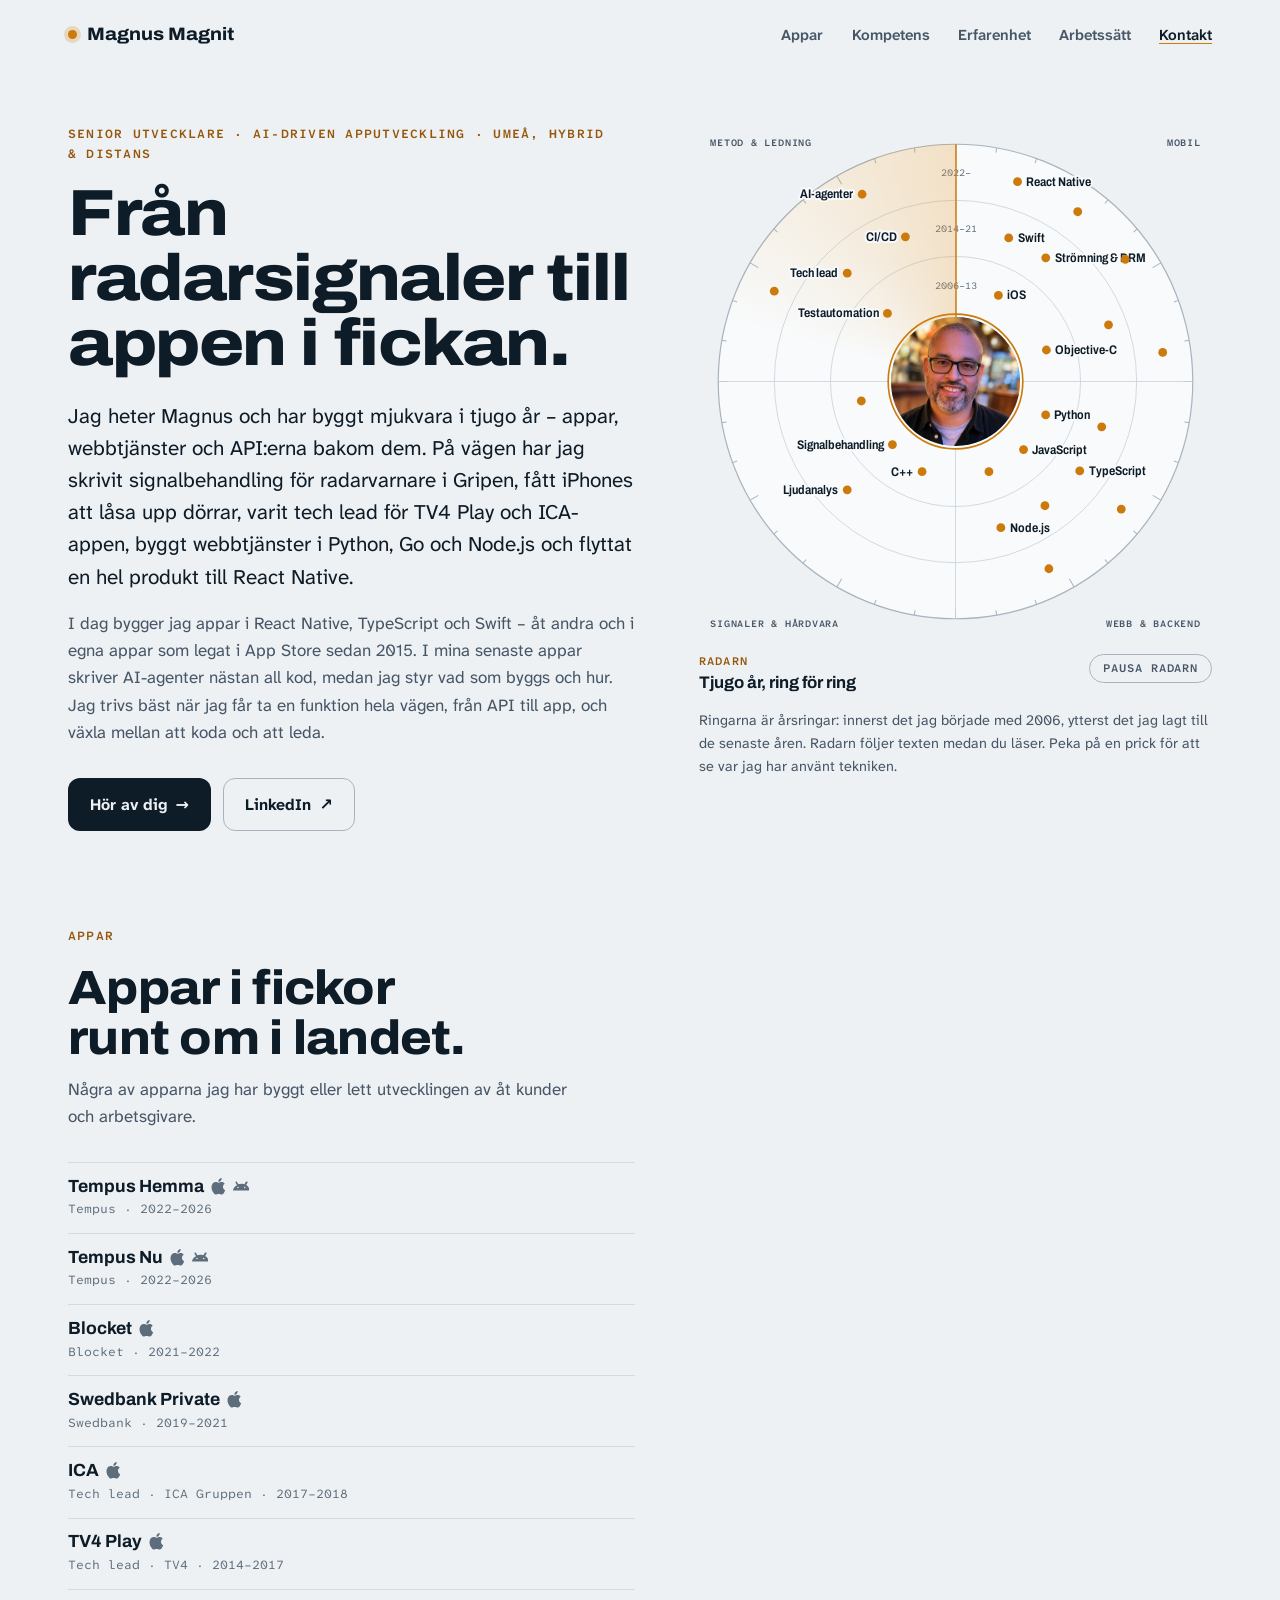
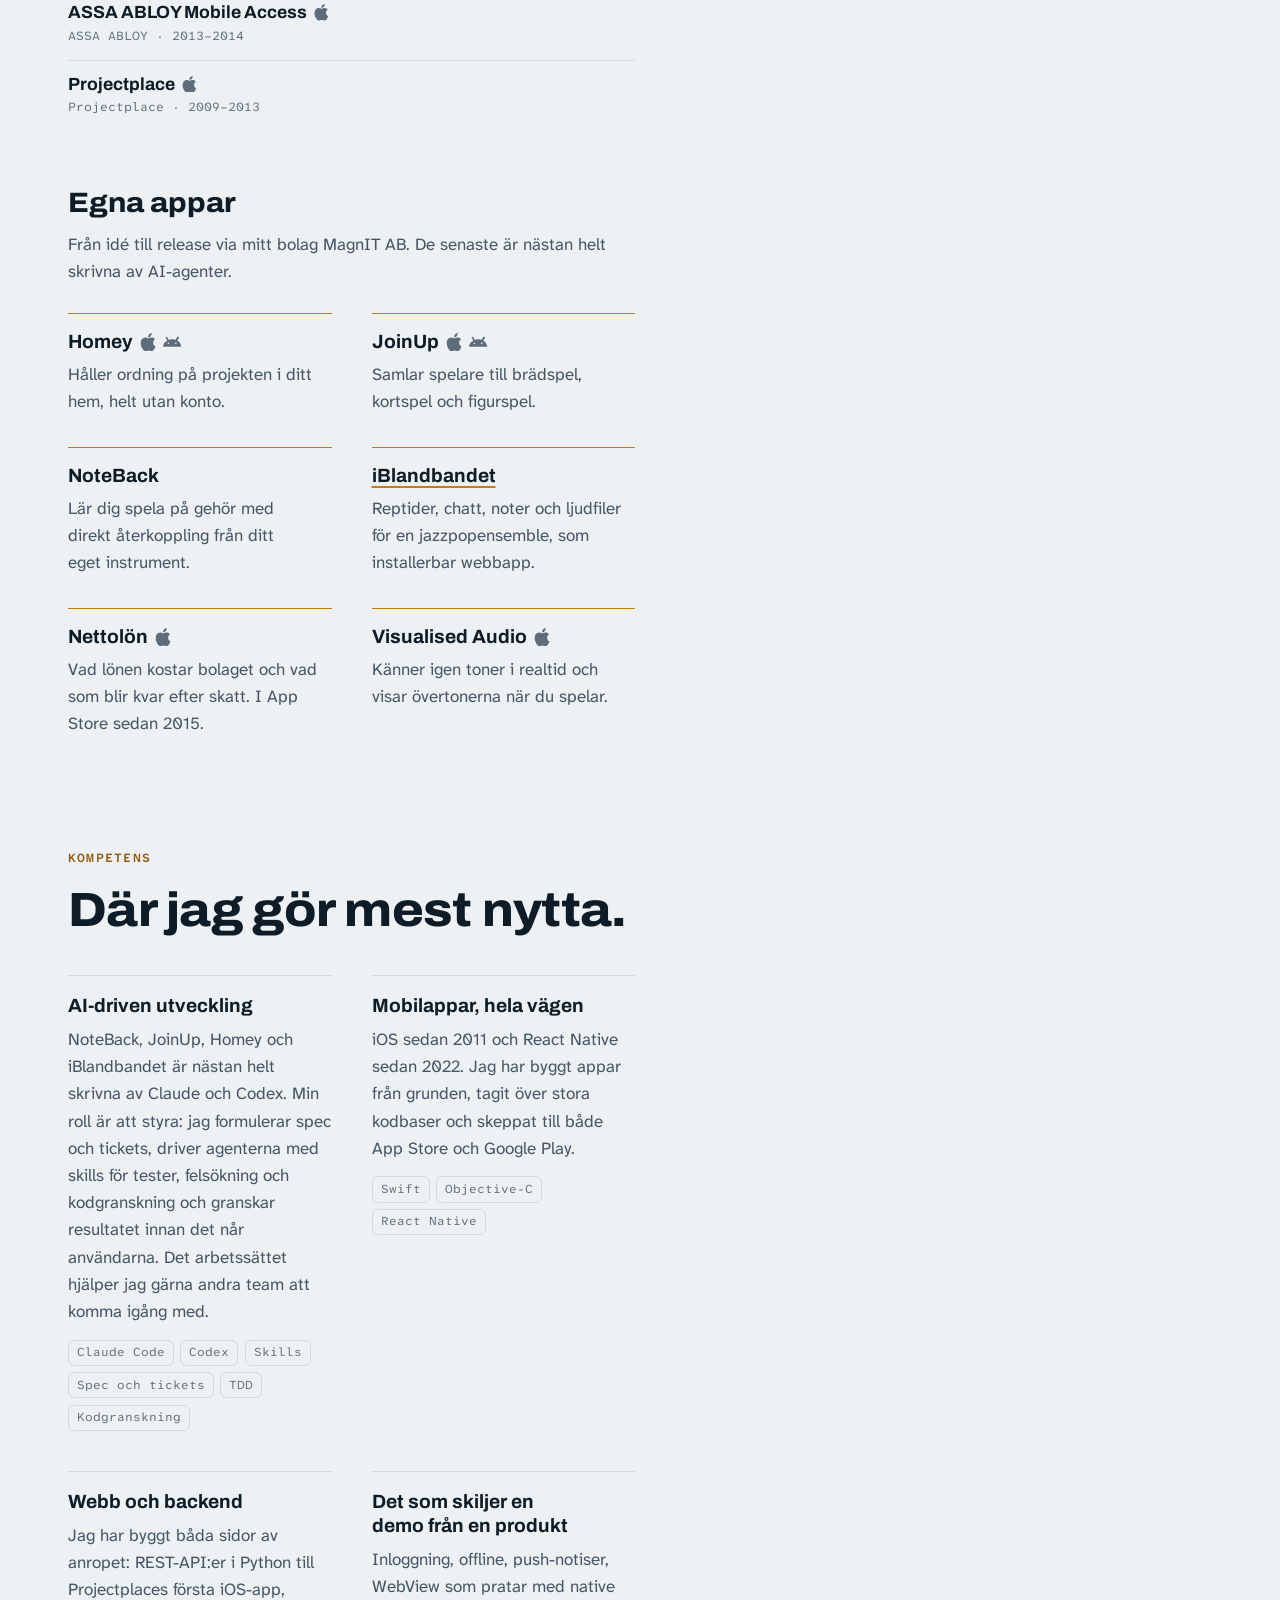
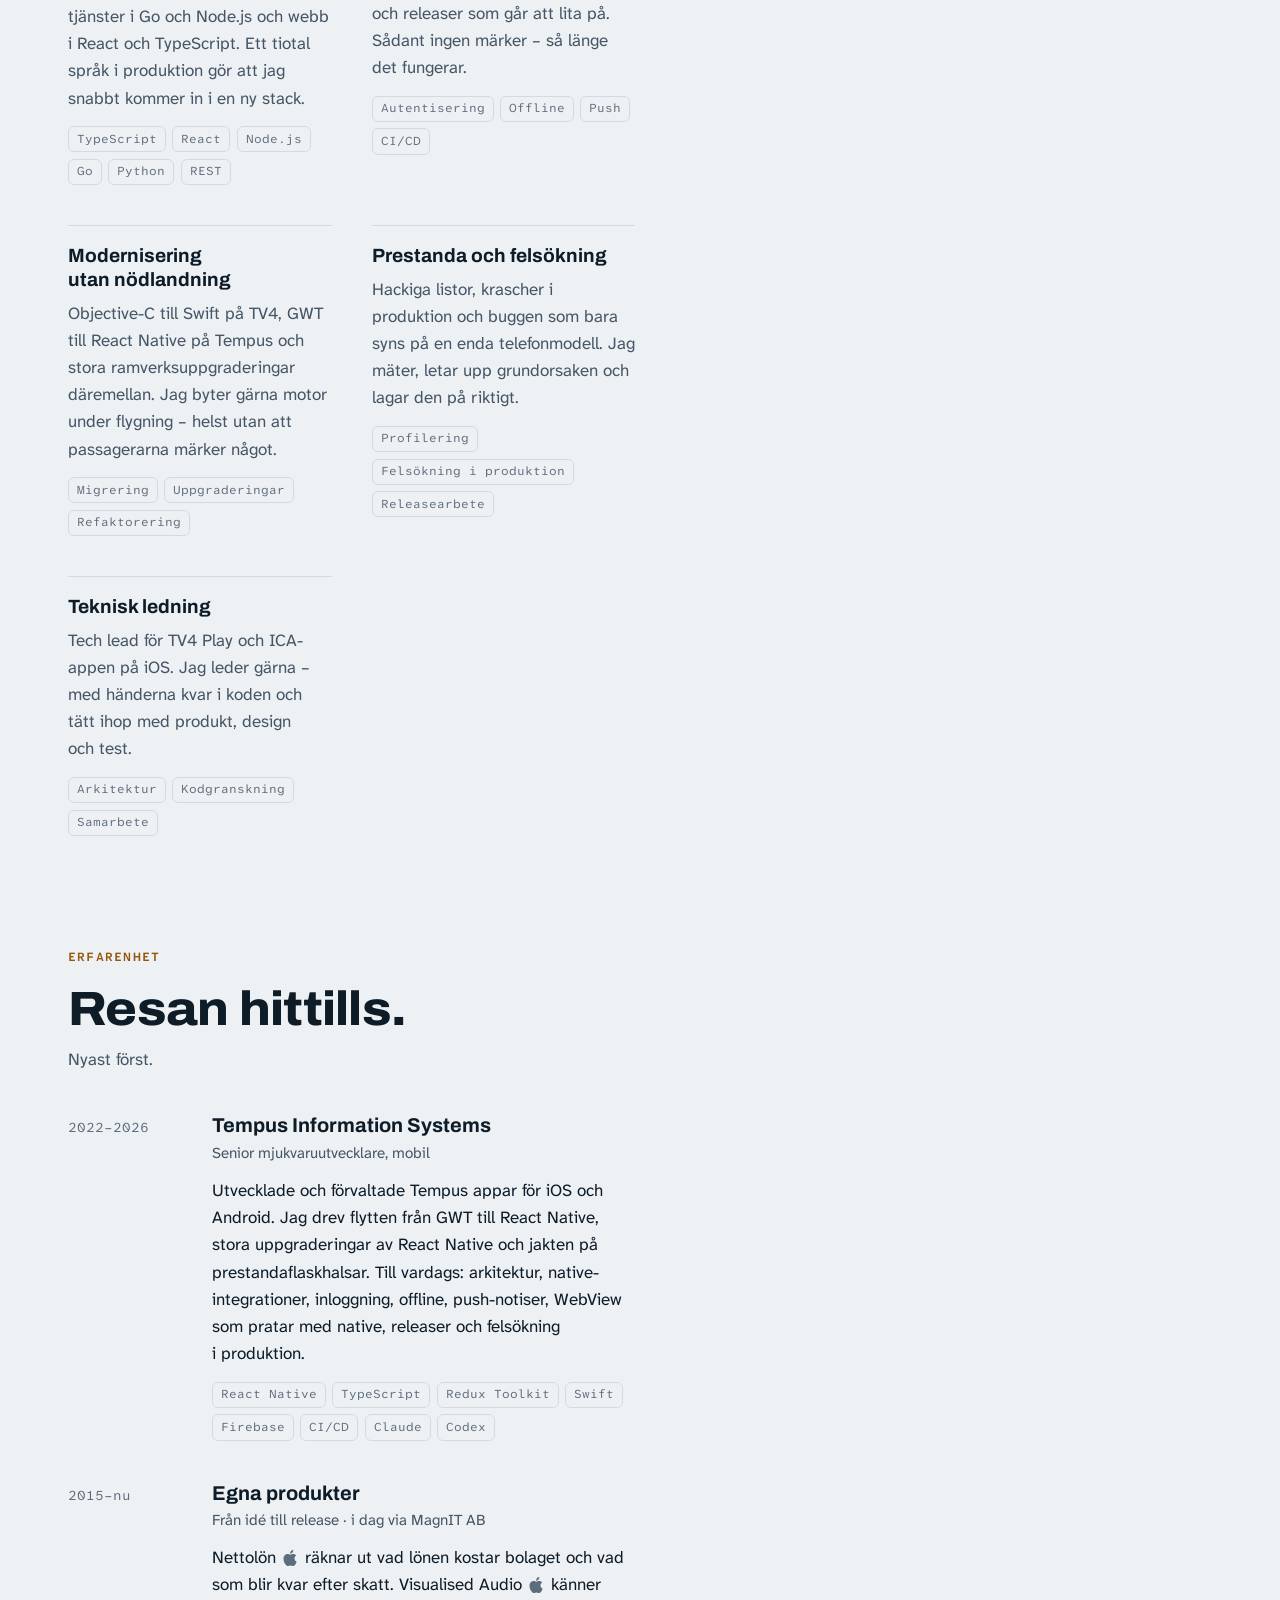
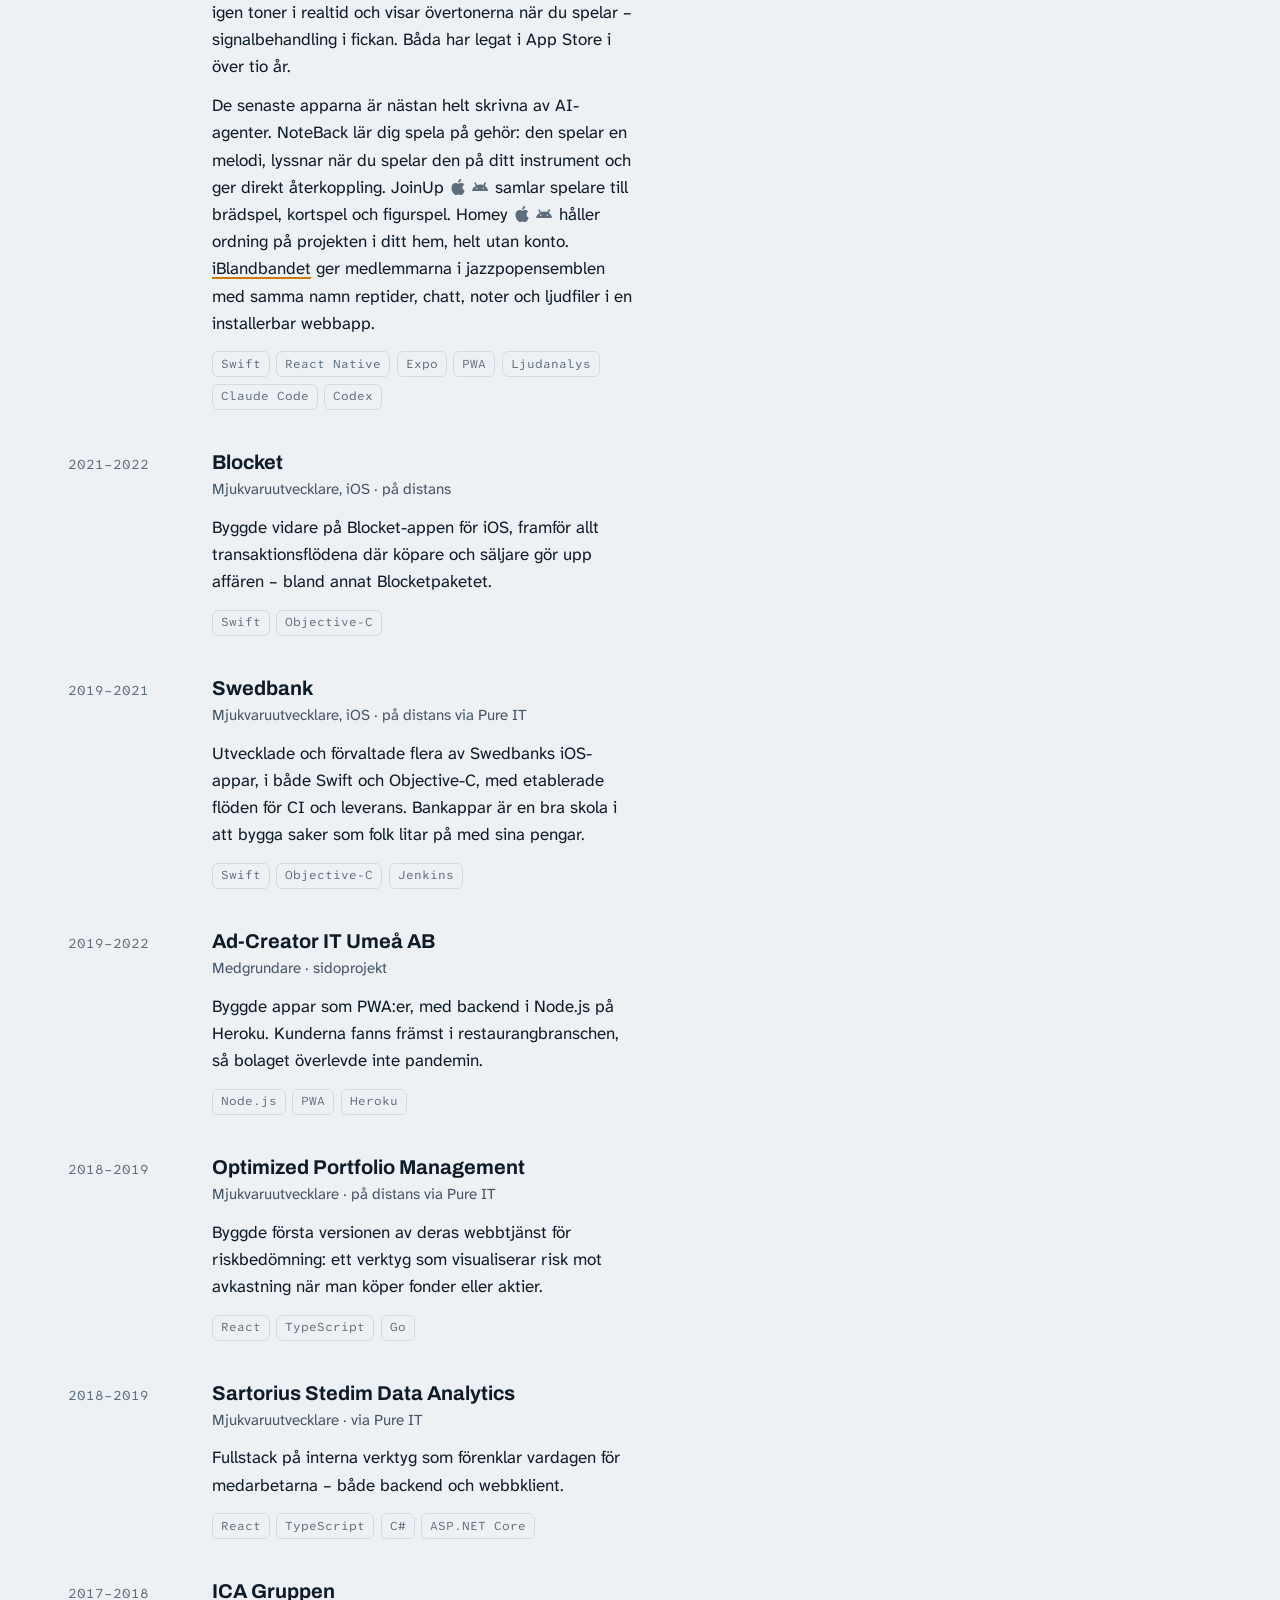
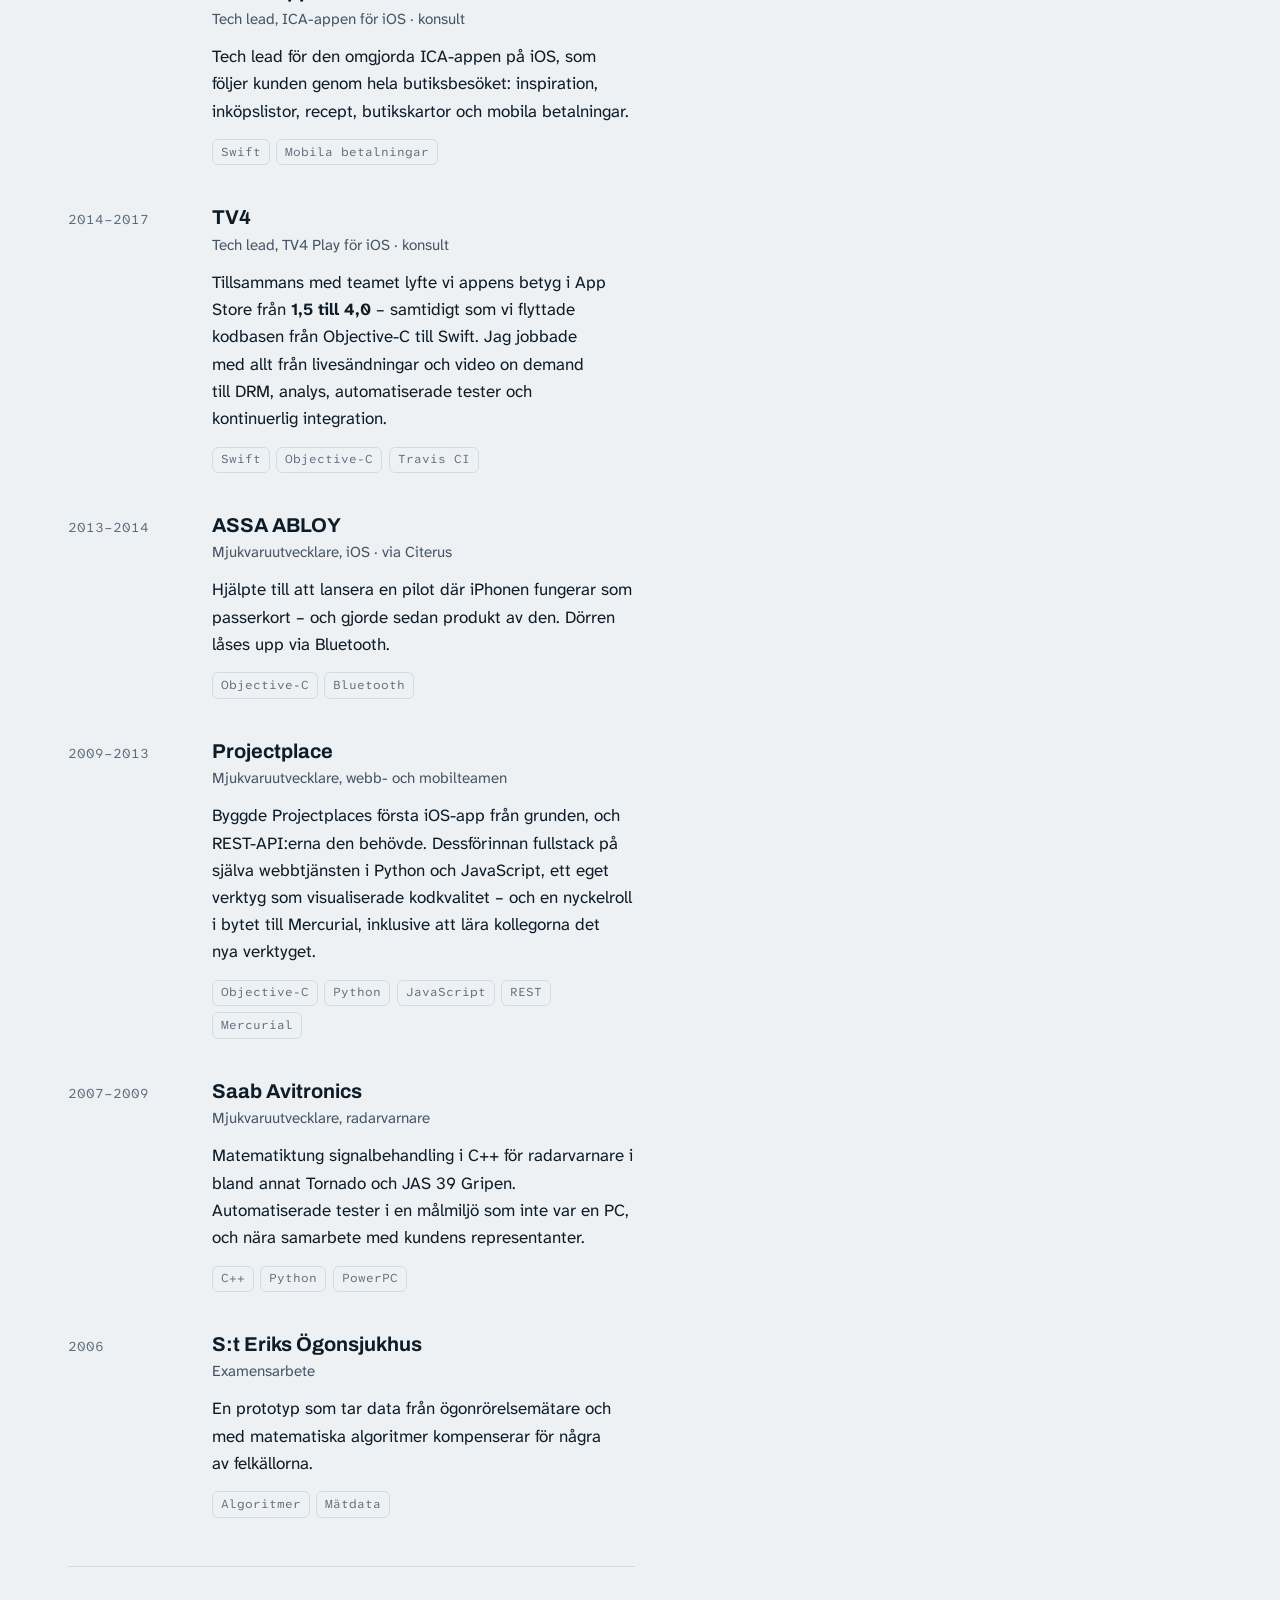
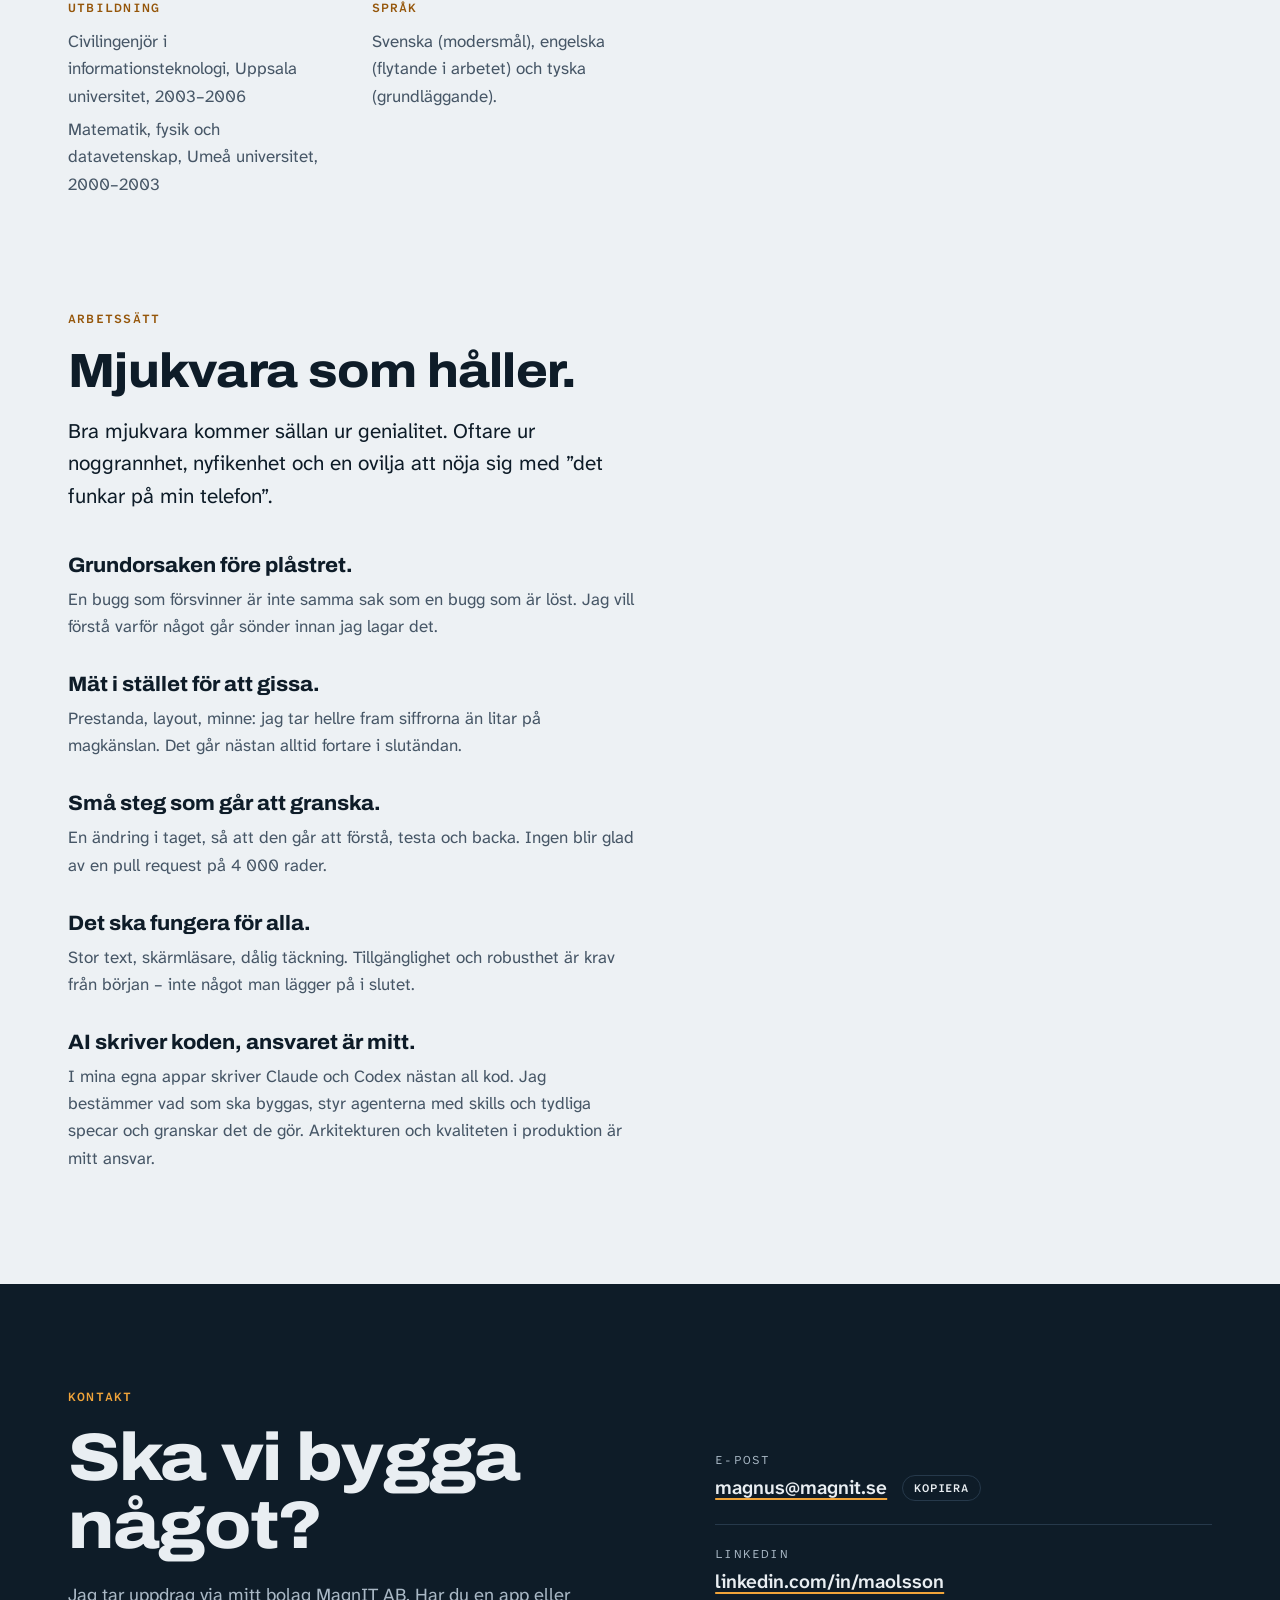
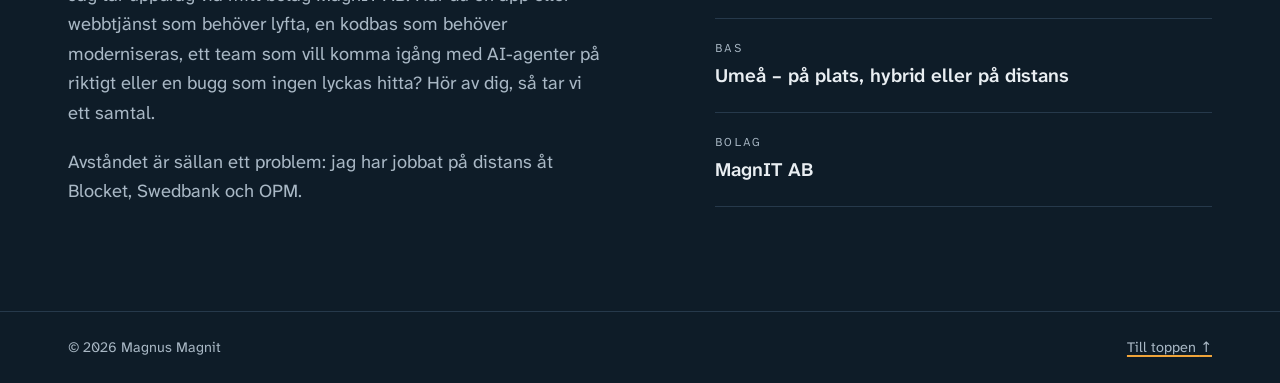
==== commit 42764a22: "Add an apps section with App Store and Google Play links Feature apps built for clients and employer" ====
--- a/index.html
+++ b/index.html
@@ -20,12 +20,17 @@
   <script src="main.js" defer></script>
 </head>
 <body>
+  <svg width="0" height="0" style="position:absolute" aria-hidden="true" focusable="false">
+    <symbol id="icon-apple" viewBox="0 0 24 24"><path d="M12.152 6.896c-.948 0-2.415-1.078-3.96-1.04-2.04.027-3.913 1.183-4.961 3.014-2.117 3.675-.546 9.103 1.519 12.09 1.013 1.454 2.208 3.09 3.792 3.039 1.52-.065 2.09-.987 3.935-.987 1.831 0 2.35.987 3.96.948 1.637-.026 2.676-1.48 3.676-2.948 1.156-1.688 1.636-3.325 1.662-3.415-.039-.013-3.182-1.221-3.22-4.857-.026-3.04 2.48-4.494 2.597-4.559-1.429-2.09-3.623-2.324-4.39-2.376-2-.156-3.675 1.09-4.61 1.09zM15.53 3.83c.843-1.012 1.4-2.427 1.245-3.83-1.207.052-2.662.805-3.532 1.818-.78.896-1.454 2.338-1.273 3.714 1.338.104 2.715-.688 3.559-1.701"/></symbol>
+    <symbol id="icon-android" viewBox="0 0 24 24"><path d="M18.44 5.559c-.676 1.166-1.353 2.332-2.028 3.498-.037-.016-.074-.029-.111-.043-1.825-.696-3.484-.8-4.42-.787-1.855.019-3.354.464-4.26.82-.084-.149-1.752-3.021-2.021-3.486a1.145 1.145 0 0 0-.141-.191c-.331-.364-.905-.486-1.379-.203-.475.282-.714.9-.395 1.486 1.904 3.308 1.964 3.429 2.067 3.613-.019.011-.038.021-.057.033C2.18 11.857.614 14.389 0 17.954h24c-.613-3.611-2.205-6.203-5.093-7.939l.018-.028c.671-1.164 1.346-2.326 2.016-3.49.318-.586.08-1.204-.395-1.486-.47-.281-1.044-.161-1.377.203a1.144 1.144 0 0 0-.138.191zM7.11 12.529c.605 0 1.095.49 1.095 1.096 0 .606-.49 1.095-1.095 1.095-.605 0-1.096-.49-1.096-1.095 0-.606.49-1.096 1.096-1.096zm9.787.007c.605 0 1.096.49 1.096 1.095 0 .607-.491 1.096-1.096 1.096-.605 0-1.095-.49-1.095-1.096 0-.606.49-1.095 1.095-1.095z"/></symbol>
+  </svg>
   <a class="skip-link" href="#innehall">Hoppa till innehållet</a>
 
   <header class="site-header wrap">
     <a class="brand" href="#"><span class="brand-blip" aria-hidden="true"></span>Magnus Magnit</a>
     <nav aria-label="Huvudmeny">
       <ul class="nav-list">
+        <li><a href="#appar">Appar</a></li>
         <li><a href="#kompetens">Kompetens</a></li>
         <li><a href="#erfarenhet">Erfarenhet</a></li>
         <li><a href="#arbetssatt">Arbetssätt</a></li>
@@ -49,7 +54,7 @@
 
       <div class="radar-col">
         <figure class="radar-figure">
-          <div class="radar" id="radar" role="img" aria-label="Radar med Magnus porträtt i mitten. Runt omkring syns tekniker och områden han arbetat med, ordnade i årsringar från 2006 till i dag: från C++ och signalbehandling innerst till React Native, Kotlin och AI-agenter ytterst.">
+          <div class="radar" id="radar" role="img" aria-label="Radar med Magnus porträtt i mitten. Runt omkring syns tekniker och områden han arbetat med, ordnade i årsringar från 2006 till i dag: från C++ och signalbehandling innerst till React Native, Android och AI-agenter ytterst.">
             <svg class="radar-grid" viewBox="0 0 640 640" aria-hidden="true" focusable="false"></svg>
             <div class="radar-sweep" aria-hidden="true"></div>
             <svg class="radar-blips" viewBox="0 0 640 640" aria-hidden="true" focusable="false"></svg>
@@ -64,6 +69,74 @@
       </div>
 
       <div class="story">
+        <section class="section" id="appar" aria-labelledby="appar-title">
+          <p class="eyebrow">Appar</p>
+          <h2 id="appar-title">Appar i fickor runt om i landet.</h2>
+          <p class="section-note">Några av apparna jag har byggt eller lett utvecklingen av åt kunder och arbetsgivare.</p>
+          <ul class="app-list" data-kicker="Appar">
+            <li class="app-row" data-radar="ios rn android">
+              <h3 class="app-name">Tempus Hemma<span class="stores"><a class="store" href="https://apps.apple.com/se/app/tempus-hemma/id1181003397" aria-label="Tempus Hemma i App Store"><svg class="store-icon" aria-hidden="true" focusable="false"><use href="#icon-apple"/></svg></a><a class="store" href="https://play.google.com/store/apps/details?id=se.tempusinfo.tempushemma2" aria-label="Tempus Hemma på Google Play"><svg class="store-icon" aria-hidden="true" focusable="false"><use href="#icon-android"/></svg></a></span></h3>
+              <p class="app-meta">Tempus · 2022–2026</p>
+            </li>
+            <li class="app-row" data-radar="ios rn android">
+              <h3 class="app-name">Tempus Nu<span class="stores"><a class="store" href="https://apps.apple.com/se/app/tempus-nu/id967957216" aria-label="Tempus Nu i App Store"><svg class="store-icon" aria-hidden="true" focusable="false"><use href="#icon-apple"/></svg></a><a class="store" href="https://play.google.com/store/apps/details?id=se.tempusinfo.nuddisandroid" aria-label="Tempus Nu på Google Play"><svg class="store-icon" aria-hidden="true" focusable="false"><use href="#icon-android"/></svg></a></span></h3>
+              <p class="app-meta">Tempus · 2022–2026</p>
+            </li>
+            <li class="app-row" data-radar="ios swift">
+              <h3 class="app-name">Blocket<span class="stores"><a class="store" href="https://apps.apple.com/se/app/blocket-k%C3%B6p-s%C3%A4lj-begagnat/id323710525" aria-label="Blocket i App Store"><svg class="store-icon" aria-hidden="true" focusable="false"><use href="#icon-apple"/></svg></a></span></h3>
+              <p class="app-meta">Blocket · 2021–2022</p>
+            </li>
+            <li class="app-row" data-radar="ios swift objc">
+              <h3 class="app-name">Swedbank Private<span class="stores"><a class="store" href="https://apps.apple.com/se/app/swedbank-private/id344161302" aria-label="Swedbank Private i App Store"><svg class="store-icon" aria-hidden="true" focusable="false"><use href="#icon-apple"/></svg></a></span></h3>
+              <p class="app-meta">Swedbank · 2019–2021</p>
+            </li>
+            <li class="app-row" data-radar="ios swift lead">
+              <h3 class="app-name">ICA<span class="stores"><a class="store" href="https://apps.apple.com/se/app/ica-recept-och-erbjudanden/id458324110" aria-label="ICA i App Store"><svg class="store-icon" aria-hidden="true" focusable="false"><use href="#icon-apple"/></svg></a></span></h3>
+              <p class="app-meta">Tech lead · ICA Gruppen · 2017–2018</p>
+            </li>
+            <li class="app-row" data-radar="ios swift objc video lead">
+              <h3 class="app-name">TV4 Play<span class="stores"><a class="store" href="https://apps.apple.com/se/app/tv4-play/id413776071" aria-label="TV4 Play i App Store"><svg class="store-icon" aria-hidden="true" focusable="false"><use href="#icon-apple"/></svg></a></span></h3>
+              <p class="app-meta">Tech lead · TV4 · 2014–2017</p>
+            </li>
+            <li class="app-row" data-radar="ios objc ble">
+              <h3 class="app-name">ASSA ABLOY Mobile Access<span class="stores"><a class="store" href="https://apps.apple.com/se/app/assa-abloy-mobile-access/id793869814" aria-label="ASSA ABLOY Mobile Access i App Store"><svg class="store-icon" aria-hidden="true" focusable="false"><use href="#icon-apple"/></svg></a></span></h3>
+              <p class="app-meta">ASSA ABLOY · 2013–2014</p>
+            </li>
+            <li class="app-row" data-radar="ios objc python rest">
+              <h3 class="app-name">Projectplace<span class="stores"><a class="store" href="https://apps.apple.com/se/app/projectplace/id486344694" aria-label="Projectplace i App Store"><svg class="store-icon" aria-hidden="true" focusable="false"><use href="#icon-apple"/></svg></a></span></h3>
+              <p class="app-meta">Projectplace · 2009–2013</p>
+            </li>
+          </ul>
+          <h3 class="apps-subtitle">Egna appar</h3>
+          <p class="section-note">Från idé till release via mitt bolag MagnIT AB. De senaste är nästan helt skrivna av AI-agenter.</p>
+          <ul class="apps" data-kicker="Egna appar">
+            <li class="app" data-radar="rn ts ai">
+              <h3>Homey<span class="stores"><a class="store" href="https://apps.apple.com/se/app/homey-home-projects-docs/id6829773372" aria-label="Homey i App Store"><svg class="store-icon" aria-hidden="true" focusable="false"><use href="#icon-apple"/></svg></a><a class="store" href="https://play.google.com/store/apps/details?id=com.magnit.homey" aria-label="Homey på Google Play"><svg class="store-icon" aria-hidden="true" focusable="false"><use href="#icon-android"/></svg></a></span></h3>
+              <p>Håller ordning på projekten i ditt hem, helt utan konto.</p>
+            </li>
+            <li class="app" data-radar="rn ts ai">
+              <h3>JoinUp<span class="stores"><a class="store" href="https://apps.apple.com/se/app/joinup-local-games/id6820418664" aria-label="JoinUp i App Store"><svg class="store-icon" aria-hidden="true" focusable="false"><use href="#icon-apple"/></svg></a><a class="store" href="https://play.google.com/store/apps/details?id=com.magnit.joinup" aria-label="JoinUp på Google Play"><svg class="store-icon" aria-hidden="true" focusable="false"><use href="#icon-android"/></svg></a></span></h3>
+              <p>Samlar spelare till brädspel, kortspel och figurspel.</p>
+            </li>
+            <li class="app" data-radar="ios swift audio ai">
+              <h3>NoteBack</h3>
+              <p>Lär dig spela på gehör med direkt återkoppling från ditt eget instrument.</p>
+            </li>
+            <li class="app" data-radar="ts ai">
+              <h3><a href="https://www.iblandbandet.se/app/">iBlandbandet</a></h3>
+              <p>Reptider, chatt, noter och ljudfiler för en jazzpopensemble, som installerbar webbapp.</p>
+            </li>
+            <li class="app" data-radar="ios">
+              <h3>Nettolön<span class="stores"><a class="store" href="https://apps.apple.com/se/app/nettol%C3%B6n/id955492391" aria-label="Nettolön i App Store"><svg class="store-icon" aria-hidden="true" focusable="false"><use href="#icon-apple"/></svg></a></span></h3>
+              <p>Vad lönen kostar bolaget och vad som blir kvar efter skatt. I App Store sedan 2015.</p>
+            </li>
+            <li class="app" data-radar="ios audio">
+              <h3>Visualised Audio<span class="stores"><a class="store" href="https://apps.apple.com/se/app/visualised-audio/id1111275756" aria-label="Visualised Audio i App Store"><svg class="store-icon" aria-hidden="true" focusable="false"><use href="#icon-apple"/></svg></a></span></h3>
+              <p>Känner igen toner i realtid och visar övertonerna när du spelar.</p>
+            </li>
+          </ul>
+        </section>
+
         <section class="section" id="kompetens" aria-labelledby="kompetens-title">
           <p class="eyebrow">Kompetens</p>
           <h2 id="kompetens-title">Där jag gör mest nytta.</h2>
@@ -73,10 +146,10 @@
               <p>NoteBack, JoinUp, Homey och iBlandbandet är nästan helt skrivna av Claude och Codex. Min roll är att styra: jag formulerar spec och tickets, driver agenterna med skills för tester, felsökning och kodgranskning och granskar resultatet innan det når användarna. Det arbetssättet hjälper jag gärna andra team att komma igång med.</p>
               <ul class="tags"><li>Claude Code</li><li>Codex</li><li>Skills</li><li>Spec och tickets</li><li>TDD</li><li>Kodgranskning</li></ul>
             </div>
-            <div class="skill" data-radar="ios objc swift rn android kotlin">
+            <div class="skill" data-radar="ios objc swift rn android">
               <h3>Mobilappar, hela vägen</h3>
               <p>iOS sedan 2011 och React Native sedan 2022. Jag har byggt appar från grunden, tagit över stora kodbaser och skeppat till både App Store och Google Play.</p>
-              <ul class="tags"><li>Swift</li><li>Objective-C</li><li>React Native</li><li>Kotlin/Java</li></ul>
+              <ul class="tags"><li>Swift</li><li>Objective-C</li><li>React Native</li></ul>
             </div>
             <div class="skill" data-radar="python js rest react ts go node">
               <h3>Webb och backend</h3>
@@ -111,13 +184,13 @@
           <h2 id="erfarenhet-title">Resan hittills.</h2>
           <p class="section-note">Nyast först.</p>
           <ol class="jobs" data-kicker="Erfarenhet">
-            <li class="job" data-name="Tempus" data-years="2022–nu" data-radar="ios rn android kotlin swift ts offline push auth firebase ci perf ai">
-              <p class="job-when">2022–nu</p>
+            <li class="job" data-name="Tempus" data-years="2022–2026" data-radar="ios rn android swift ts offline push auth firebase ci perf ai">
+              <p class="job-when">2022–2026</p>
               <div class="job-body">
                 <h3 class="job-org">Tempus Information Systems</h3>
                 <p class="job-role">Senior mjukvaruutvecklare, mobil</p>
-                <p>Utvecklar och förvaltar Tempus appar för iOS och Android. Jag har drivit flytten från GWT till React Native, stora uppgraderingar av React Native och jakten på prestandaflaskhalsar. Till vardags: arkitektur, native-integrationer, inloggning, offline, push-notiser, WebView som pratar med native, releaser och felsökning i produktion.</p>
-                <ul class="tags"><li>React Native</li><li>TypeScript</li><li>Redux Toolkit</li><li>Swift</li><li>Kotlin/Java</li><li>Firebase</li><li>CI/CD</li><li>Claude</li><li>Codex</li></ul>
+                <p>Utvecklade och förvaltade Tempus appar för iOS och Android. Jag drev flytten från GWT till React Native, stora uppgraderingar av React Native och jakten på prestandaflaskhalsar. Till vardags: arkitektur, native-integrationer, inloggning, offline, push-notiser, WebView som pratar med native, releaser och felsökning i produktion.</p>
+                <ul class="tags"><li>React Native</li><li>TypeScript</li><li>Redux Toolkit</li><li>Swift</li><li>Firebase</li><li>CI/CD</li><li>Claude</li><li>Codex</li></ul>
               </div>
             </li>
             <li class="job" data-name="Egna produkter" data-years="2015–nu" data-radar="ios swift rn ts audio ai">
@@ -125,8 +198,8 @@
               <div class="job-body">
                 <h3 class="job-org">Egna produkter</h3>
                 <p class="job-role">Från idé till release · i dag via MagnIT AB</p>
-                <p><a href="https://apps.apple.com/se/app/nettol%C3%B6n/id955492391">Nettolön</a> räknar ut vad lönen kostar bolaget och vad som blir kvar efter skatt. <a href="https://apps.apple.com/se/app/visualised-audio/id1111275756">Visualised Audio</a> känner igen toner i realtid och visar övertonerna när du spelar – signalbehandling i fickan. Båda har legat i App Store i över tio år.</p>
-                <p>De senaste apparna är nästan helt skrivna av AI-agenter. NoteBack lär dig spela på gehör: den spelar en melodi, lyssnar när du spelar den på ditt instrument och ger direkt återkoppling. <a href="https://apps.apple.com/se/app/joinup-local-games/id6820418664">JoinUp</a> samlar spelare till brädspel, kortspel och figurspel. Homey håller ordning på projekten i ditt hem, helt utan konto. <a href="https://www.iblandbandet.se/app/">iBlandbandet</a> ger medlemmarna i jazzpopensemblen med samma namn reptider, chatt, noter och ljudfiler i en installerbar webbapp.</p>
+                <p>Nettolön<span class="stores"><a class="store" href="https://apps.apple.com/se/app/nettol%C3%B6n/id955492391" aria-label="Nettolön i App Store"><svg class="store-icon" aria-hidden="true" focusable="false"><use href="#icon-apple"/></svg></a></span> räknar ut vad lönen kostar bolaget och vad som blir kvar efter skatt. Visualised Audio<span class="stores"><a class="store" href="https://apps.apple.com/se/app/visualised-audio/id1111275756" aria-label="Visualised Audio i App Store"><svg class="store-icon" aria-hidden="true" focusable="false"><use href="#icon-apple"/></svg></a></span> känner igen toner i realtid och visar övertonerna när du spelar – signalbehandling i fickan. Båda har legat i App Store i över tio år.</p>
+                <p>De senaste apparna är nästan helt skrivna av AI-agenter. NoteBack lär dig spela på gehör: den spelar en melodi, lyssnar när du spelar den på ditt instrument och ger direkt återkoppling. JoinUp<span class="stores"><a class="store" href="https://apps.apple.com/se/app/joinup-local-games/id6820418664" aria-label="JoinUp i App Store"><svg class="store-icon" aria-hidden="true" focusable="false"><use href="#icon-apple"/></svg></a><a class="store" href="https://play.google.com/store/apps/details?id=com.magnit.joinup" aria-label="JoinUp på Google Play"><svg class="store-icon" aria-hidden="true" focusable="false"><use href="#icon-android"/></svg></a></span> samlar spelare till brädspel, kortspel och figurspel. Homey<span class="stores"><a class="store" href="https://apps.apple.com/se/app/homey-home-projects-docs/id6829773372" aria-label="Homey i App Store"><svg class="store-icon" aria-hidden="true" focusable="false"><use href="#icon-apple"/></svg></a><a class="store" href="https://play.google.com/store/apps/details?id=com.magnit.homey" aria-label="Homey på Google Play"><svg class="store-icon" aria-hidden="true" focusable="false"><use href="#icon-android"/></svg></a></span> håller ordning på projekten i ditt hem, helt utan konto. <a href="https://www.iblandbandet.se/app/">iBlandbandet</a> ger medlemmarna i jazzpopensemblen med samma namn reptider, chatt, noter och ljudfiler i en installerbar webbapp.</p>
                 <ul class="tags"><li>Swift</li><li>React Native</li><li>Expo</li><li>PWA</li><li>Ljudanalys</li><li>Claude Code</li><li>Codex</li></ul>
               </div>
             </li>
--- a/styles.css
+++ b/styles.css
@@ -706,6 +706,73 @@
   color: var(--ink-soft);
 }
 
+/* Apps */
+
+.app-list {
+  display: grid;
+  grid-template-columns: repeat(auto-fit, minmax(min(100%, 17rem), 1fr));
+  gap: 0 2.5rem;
+  margin: 2rem 0 0;
+  padding: 0;
+  list-style: none;
+}
+
+.app-row {
+  padding-block: 0.8rem;
+  border-top: 1.5px solid var(--line);
+  transition: border-color 0.2s;
+}
+
+.app-name {
+  font-size: 1.1rem;
+  font-weight: 700;
+  line-height: 1.3;
+}
+
+.app-meta {
+  margin-top: 0.1rem;
+  font-family: var(--font-mono);
+  font-size: 0.78rem;
+  color: var(--ink-faint);
+}
+
+.apps-subtitle {
+  margin-top: 3.5rem;
+  font-size: clamp(1.4rem, 1.2rem + 0.8vw, 1.75rem);
+  font-stretch: 108%;
+  font-weight: 760;
+  line-height: 1.15;
+}
+
+.apps {
+  display: grid;
+  grid-template-columns: repeat(auto-fit, minmax(min(100%, 15rem), 1fr));
+  gap: 2rem 2.5rem;
+  margin: 1.75rem 0 0;
+  padding: 0;
+  list-style: none;
+}
+
+.app {
+  padding-top: 1rem;
+  border-top: 1.5px solid var(--amber);
+}
+
+.app h3 {
+  margin-bottom: 0.4rem;
+  font-size: 1.2rem;
+  font-weight: 700;
+  line-height: 1.25;
+}
+
+.app p {
+  color: var(--ink-soft);
+}
+
+.app-row:hover {
+  border-color: var(--grid-strong);
+}
+
 /* Jobs */
 
 .jobs {
@@ -1045,3 +1112,31 @@
     transition-duration: 0.01ms !important;
   }
 }
+
+/* Store links */
+
+.stores {
+  display: inline-flex;
+  gap: 2px;
+  margin-left: 4px;
+  vertical-align: -0.15em;
+}
+
+.store {
+  display: inline-flex;
+  padding: 2px;
+  border-radius: 4px;
+  color: var(--ink-faint);
+  transition: color 0.15s ease;
+}
+
+.store:hover,
+.store:focus-visible {
+  color: var(--amber-ink);
+}
+
+.store-icon {
+  width: 0.95em;
+  height: 0.95em;
+  fill: currentColor;
+}
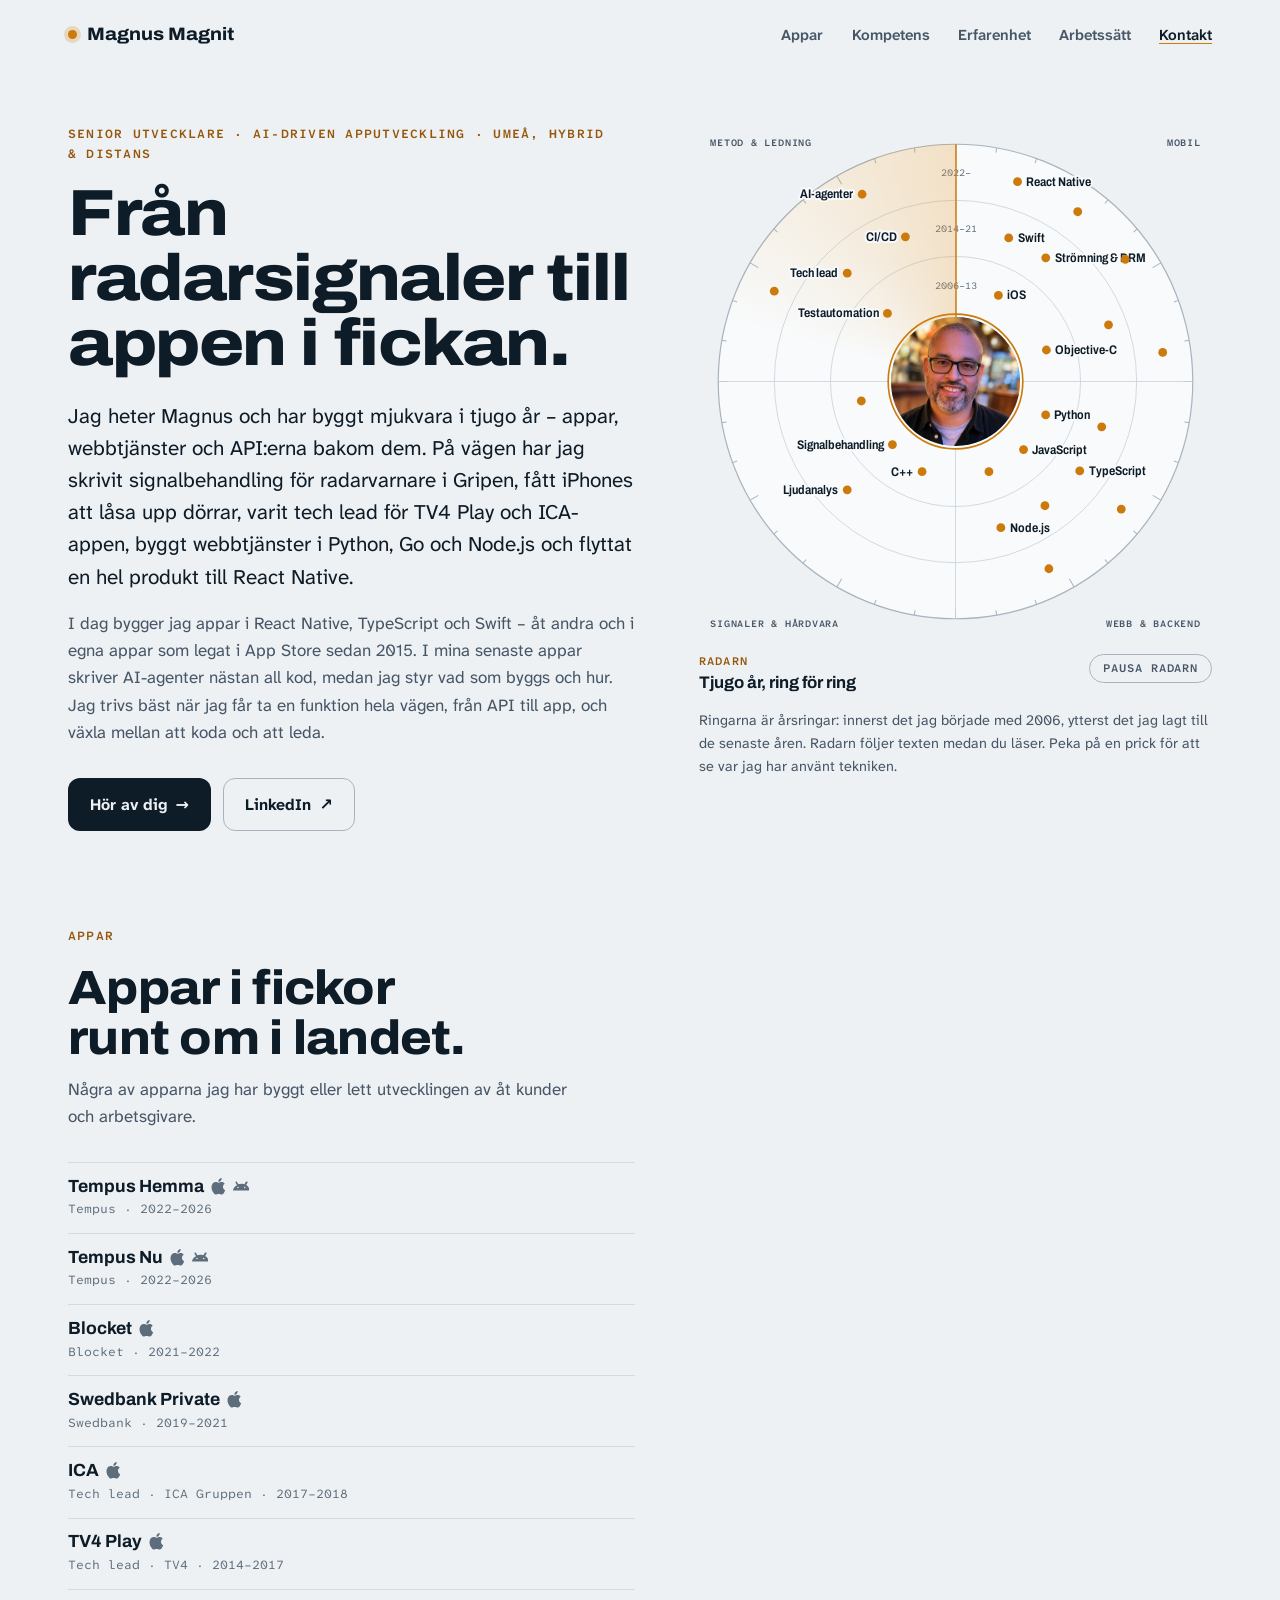
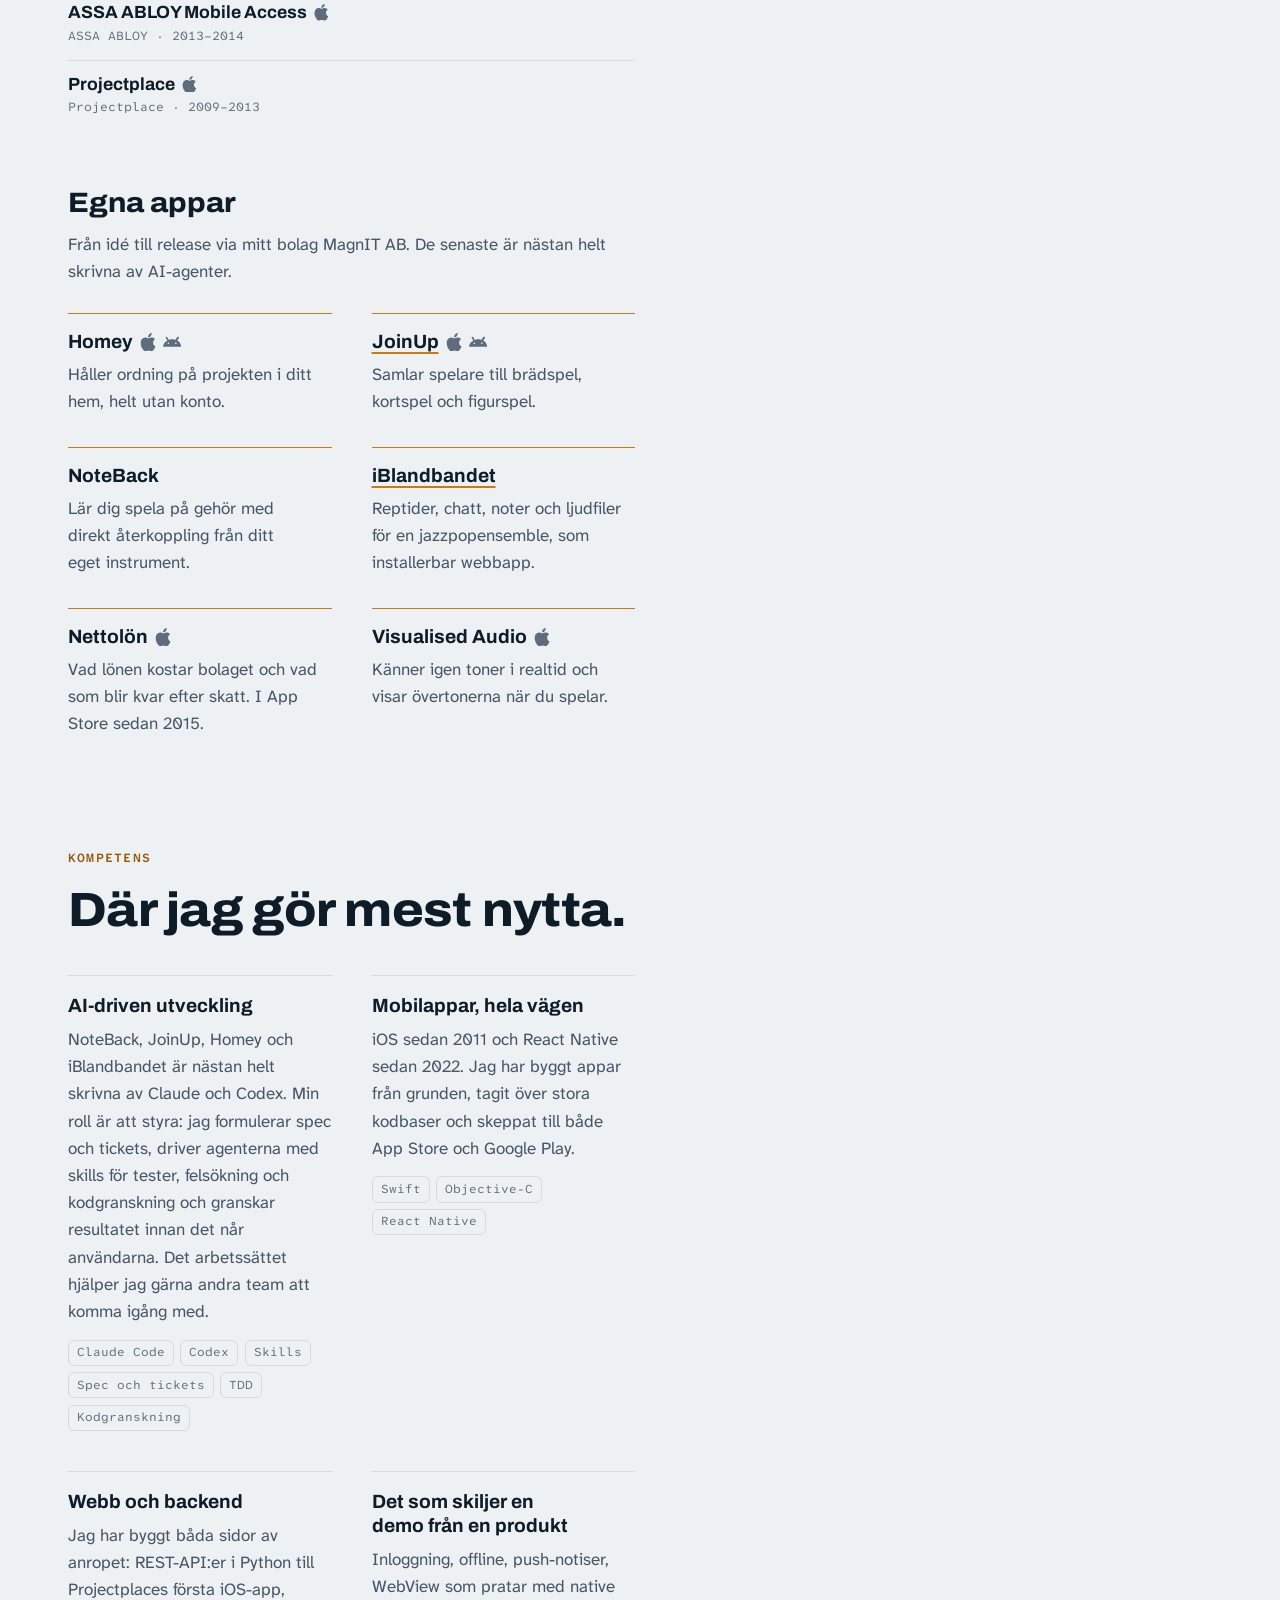
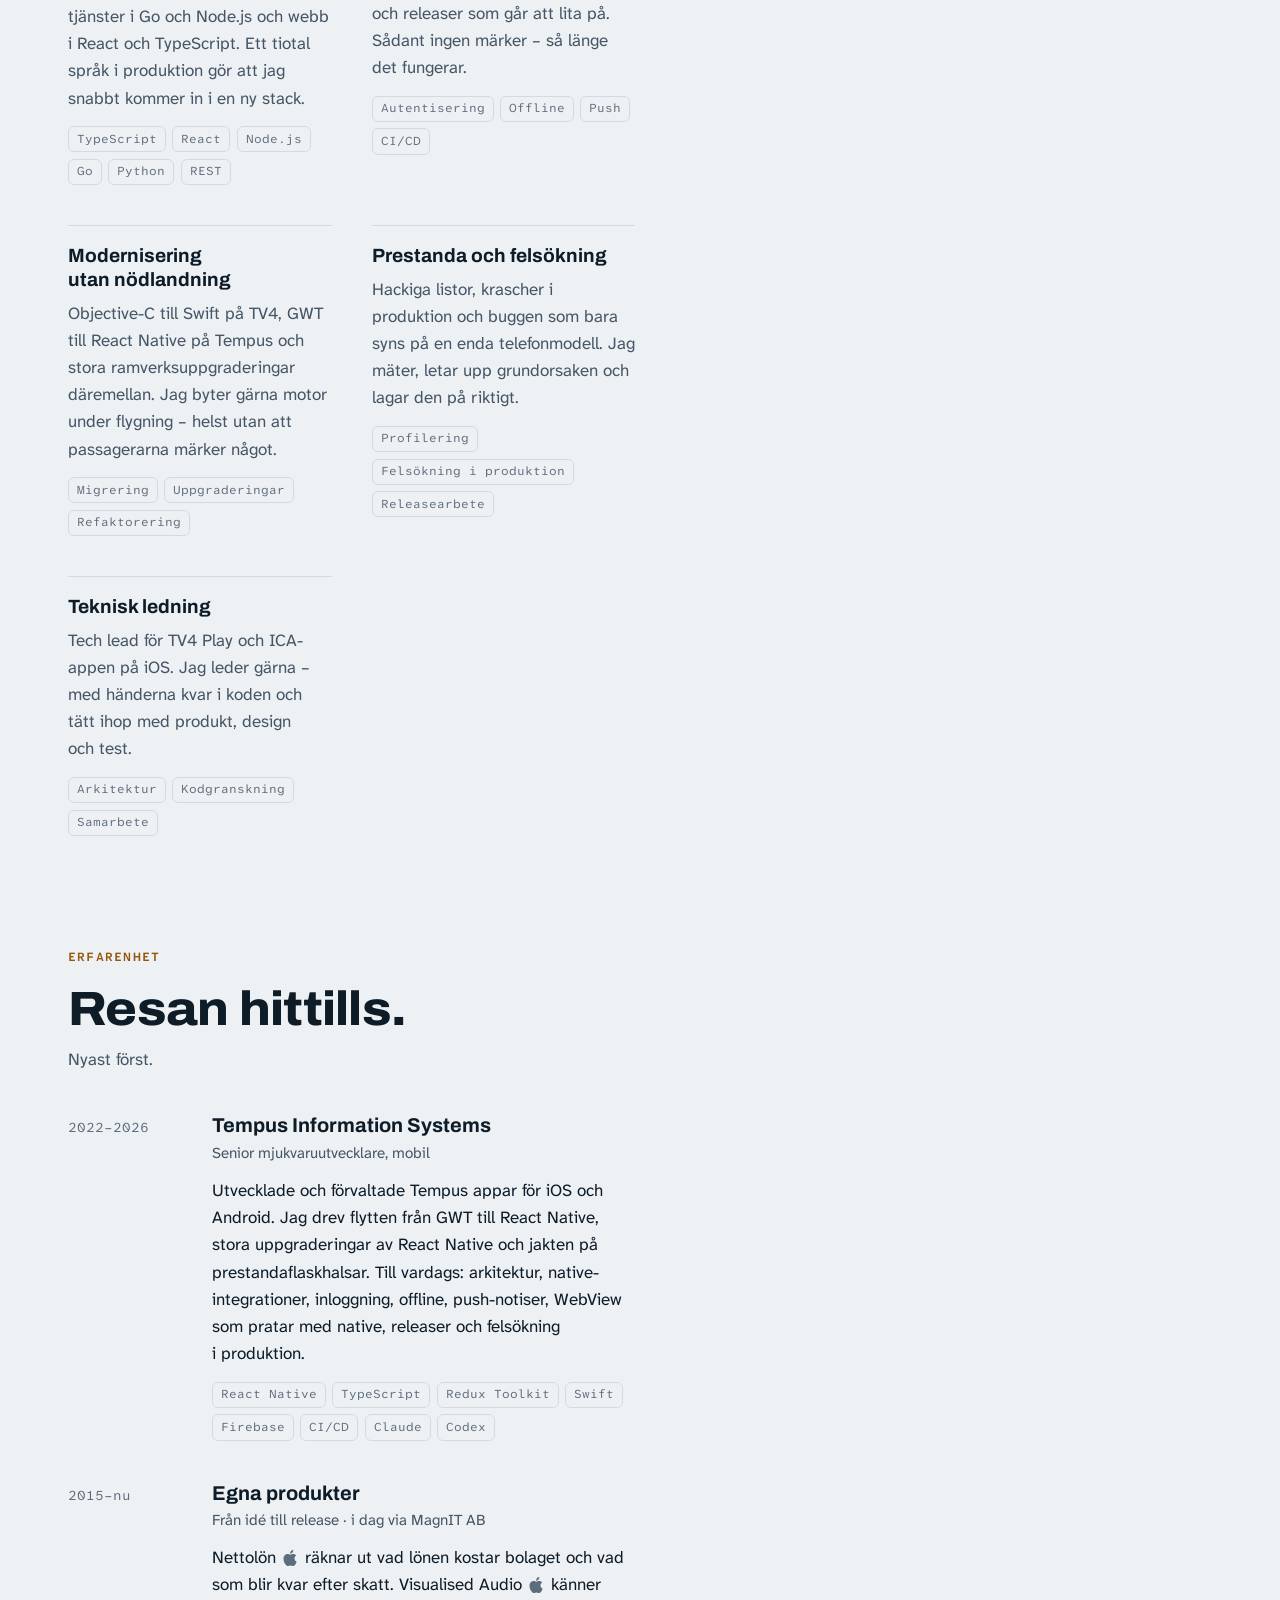
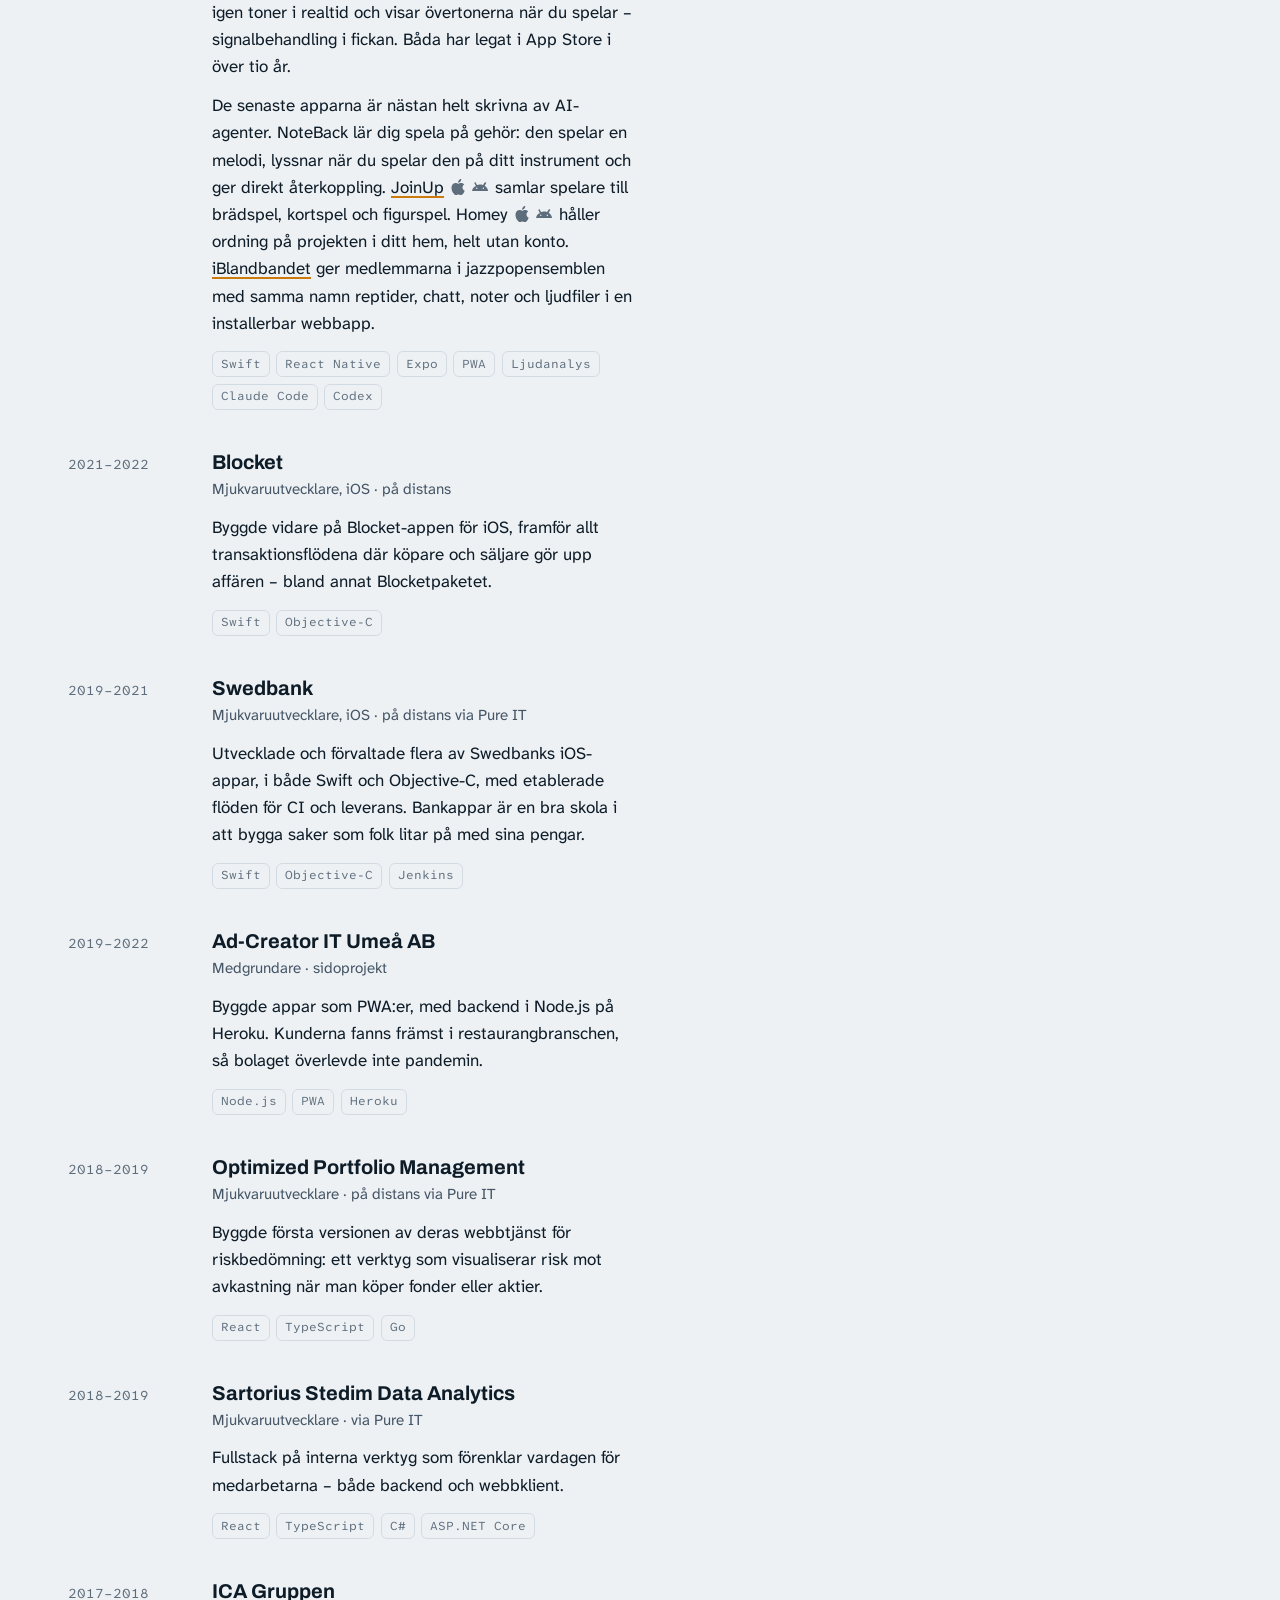
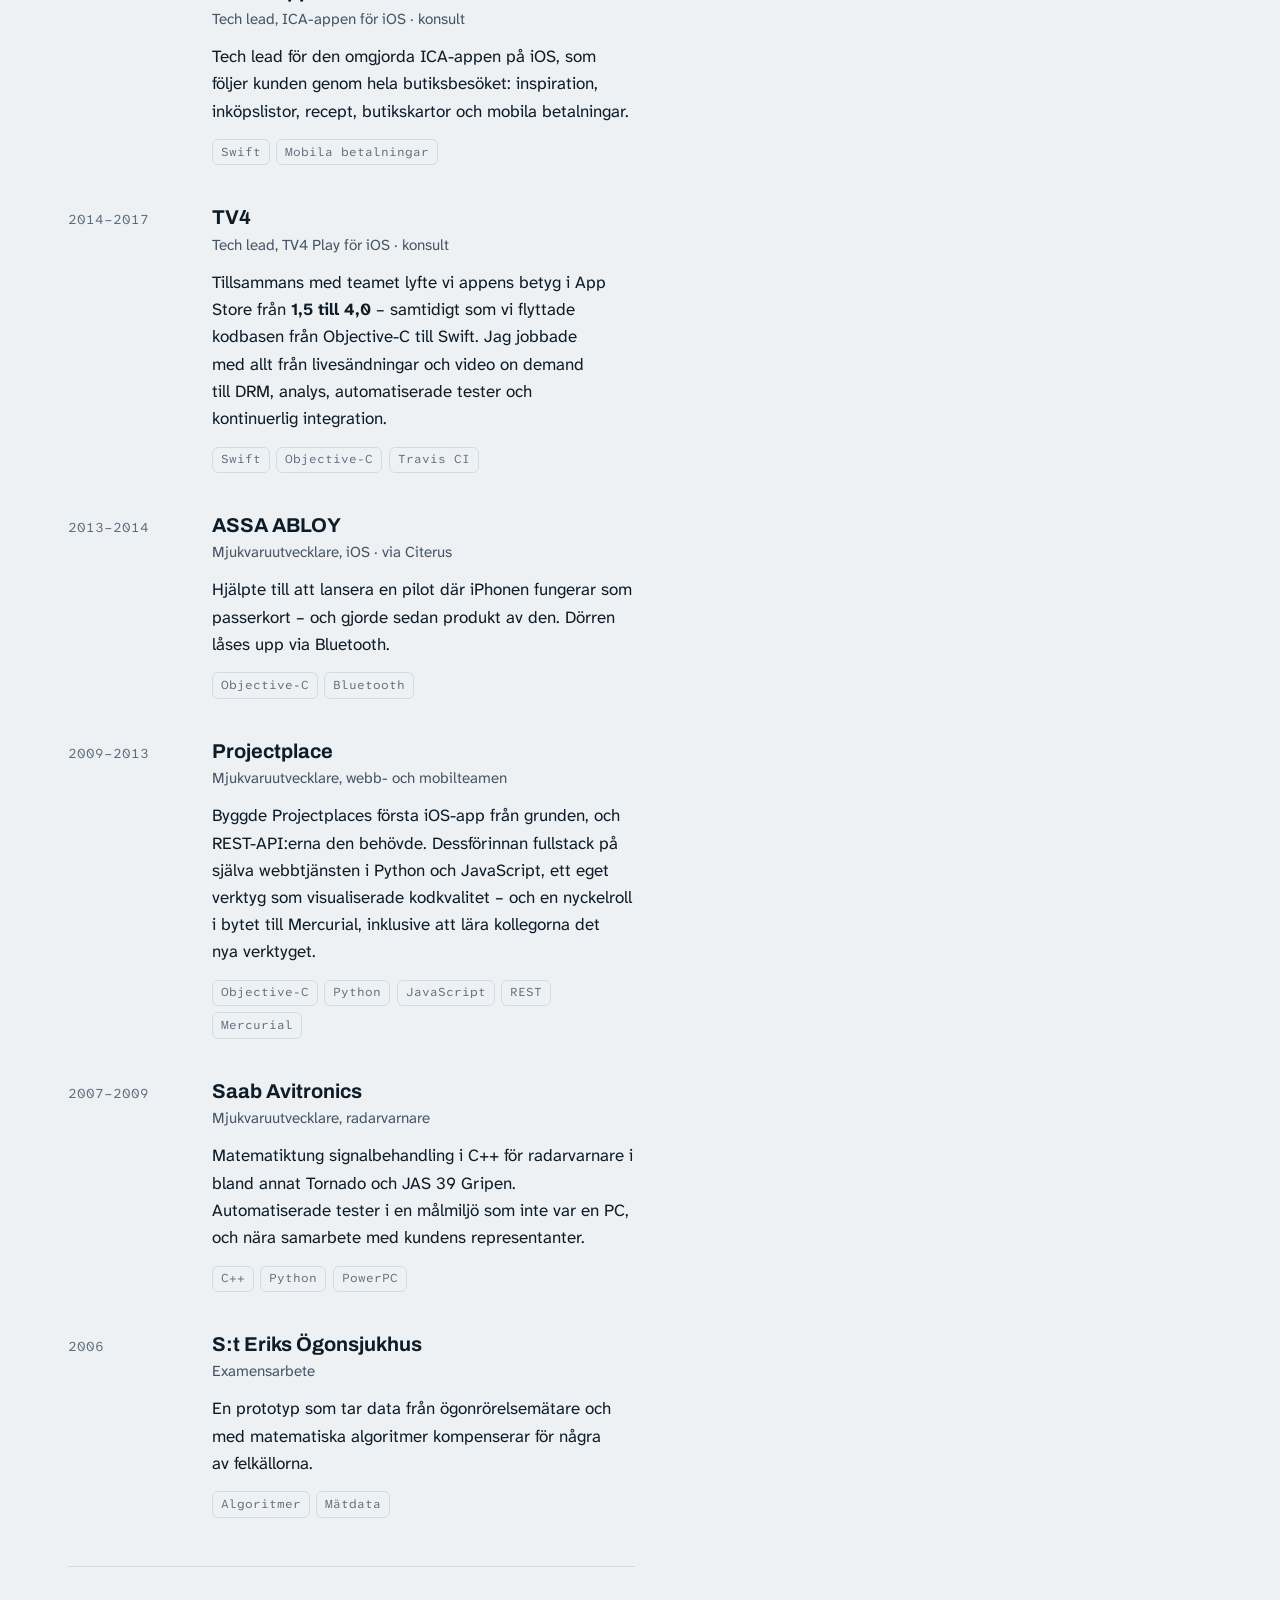
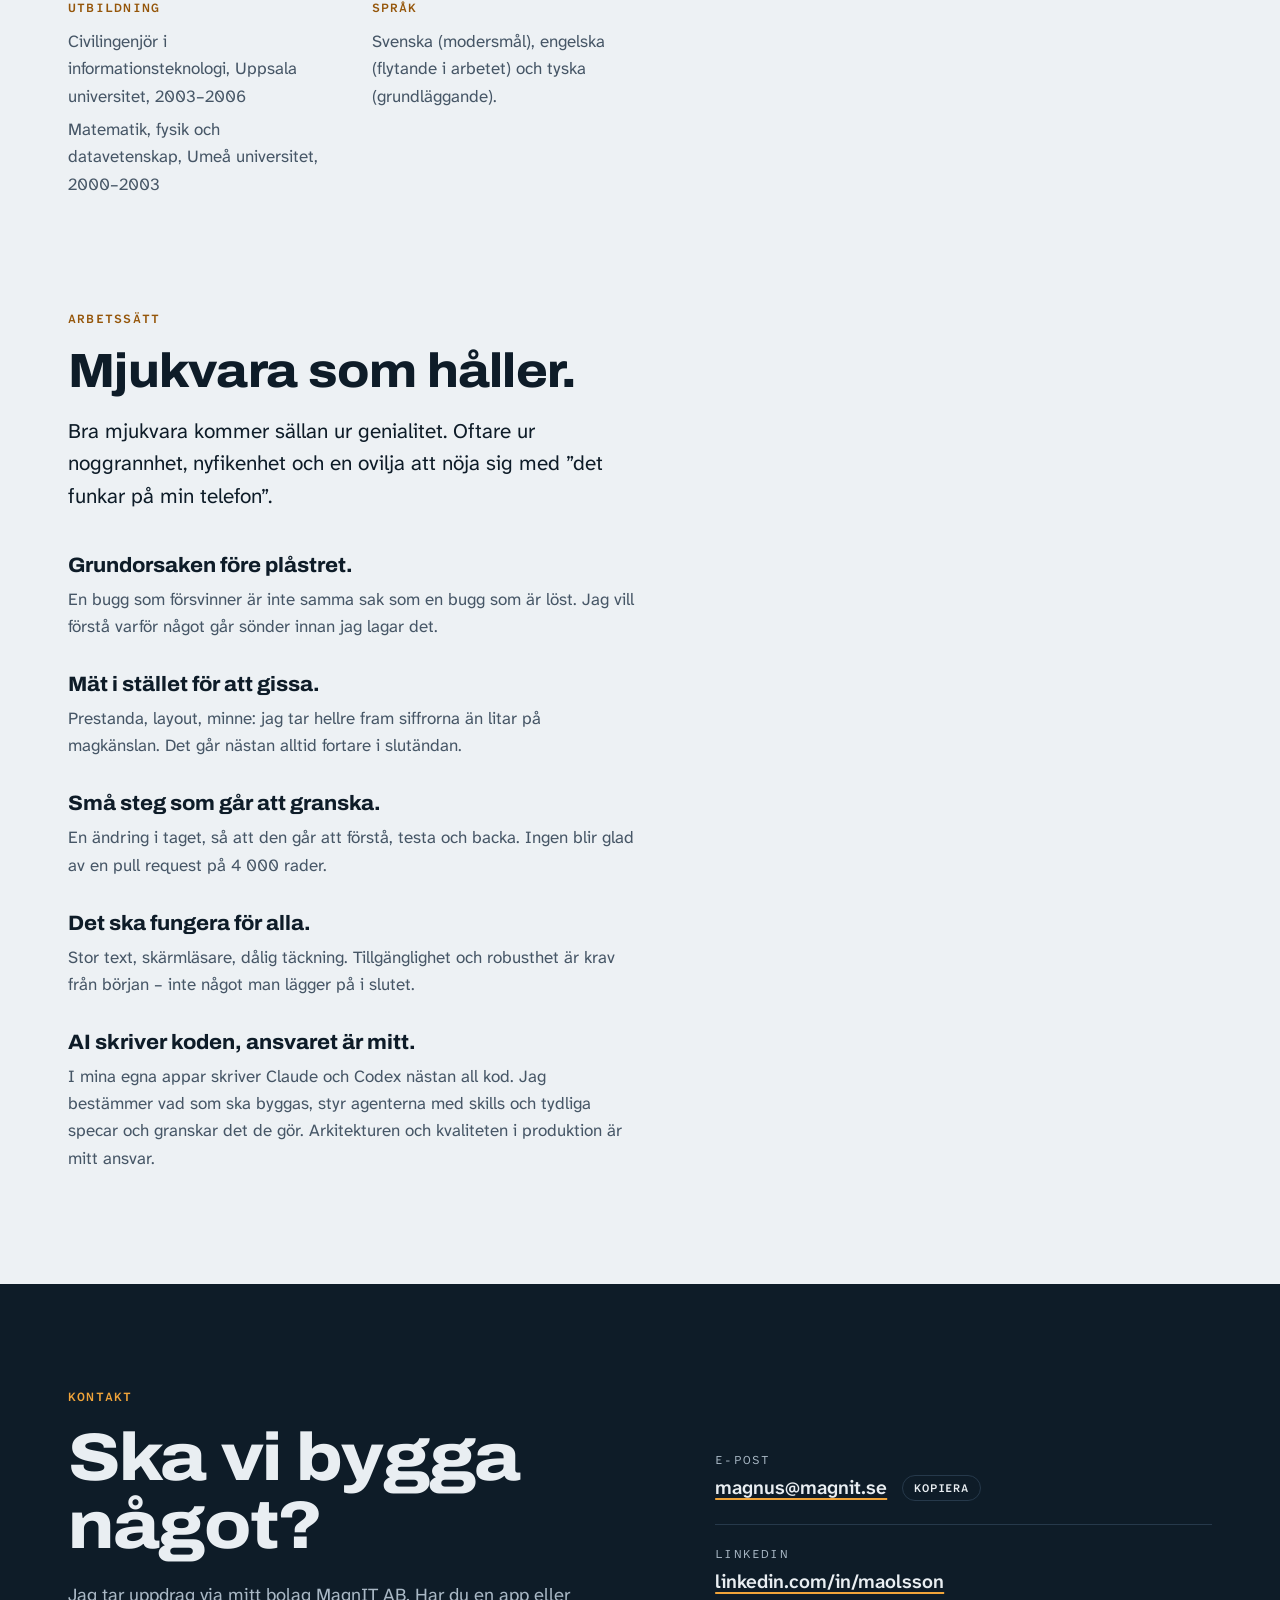
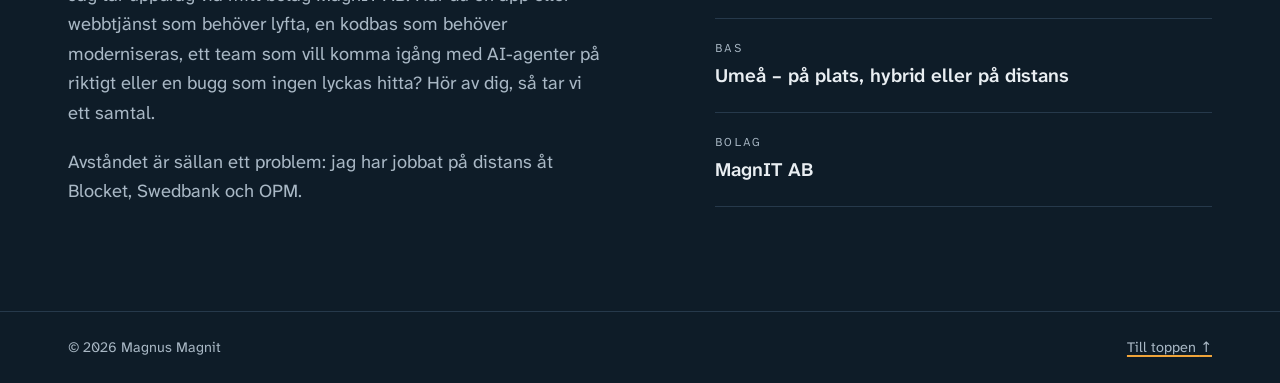
==== commit 8c710ceb: "Add a JoinUp landing page at /joinup/ The page pitches the app, shows four screenshots, explains how" ====
--- a/index.html
+++ b/index.html
@@ -115,7 +115,7 @@
               <p>Håller ordning på projekten i ditt hem, helt utan konto.</p>
             </li>
             <li class="app" data-radar="rn ts ai">
-              <h3>JoinUp<span class="stores"><a class="store" href="https://apps.apple.com/se/app/joinup-local-games/id6820418664" aria-label="JoinUp i App Store"><svg class="store-icon" aria-hidden="true" focusable="false"><use href="#icon-apple"/></svg></a><a class="store" href="https://play.google.com/store/apps/details?id=com.magnit.joinup" aria-label="JoinUp på Google Play"><svg class="store-icon" aria-hidden="true" focusable="false"><use href="#icon-android"/></svg></a></span></h3>
+              <h3><a href="joinup/">JoinUp</a><span class="stores"><a class="store" href="https://apps.apple.com/se/app/joinup-local-games/id6820418664" aria-label="JoinUp i App Store"><svg class="store-icon" aria-hidden="true" focusable="false"><use href="#icon-apple"/></svg></a><a class="store" href="https://play.google.com/store/apps/details?id=com.magnit.joinup" aria-label="JoinUp på Google Play"><svg class="store-icon" aria-hidden="true" focusable="false"><use href="#icon-android"/></svg></a></span></h3>
               <p>Samlar spelare till brädspel, kortspel och figurspel.</p>
             </li>
             <li class="app" data-radar="ios swift audio ai">
@@ -199,7 +199,7 @@
                 <h3 class="job-org">Egna produkter</h3>
                 <p class="job-role">Från idé till release · i dag via MagnIT AB</p>
                 <p>Nettolön<span class="stores"><a class="store" href="https://apps.apple.com/se/app/nettol%C3%B6n/id955492391" aria-label="Nettolön i App Store"><svg class="store-icon" aria-hidden="true" focusable="false"><use href="#icon-apple"/></svg></a></span> räknar ut vad lönen kostar bolaget och vad som blir kvar efter skatt. Visualised Audio<span class="stores"><a class="store" href="https://apps.apple.com/se/app/visualised-audio/id1111275756" aria-label="Visualised Audio i App Store"><svg class="store-icon" aria-hidden="true" focusable="false"><use href="#icon-apple"/></svg></a></span> känner igen toner i realtid och visar övertonerna när du spelar – signalbehandling i fickan. Båda har legat i App Store i över tio år.</p>
-                <p>De senaste apparna är nästan helt skrivna av AI-agenter. NoteBack lär dig spela på gehör: den spelar en melodi, lyssnar när du spelar den på ditt instrument och ger direkt återkoppling. JoinUp<span class="stores"><a class="store" href="https://apps.apple.com/se/app/joinup-local-games/id6820418664" aria-label="JoinUp i App Store"><svg class="store-icon" aria-hidden="true" focusable="false"><use href="#icon-apple"/></svg></a><a class="store" href="https://play.google.com/store/apps/details?id=com.magnit.joinup" aria-label="JoinUp på Google Play"><svg class="store-icon" aria-hidden="true" focusable="false"><use href="#icon-android"/></svg></a></span> samlar spelare till brädspel, kortspel och figurspel. Homey<span class="stores"><a class="store" href="https://apps.apple.com/se/app/homey-home-projects-docs/id6829773372" aria-label="Homey i App Store"><svg class="store-icon" aria-hidden="true" focusable="false"><use href="#icon-apple"/></svg></a><a class="store" href="https://play.google.com/store/apps/details?id=com.magnit.homey" aria-label="Homey på Google Play"><svg class="store-icon" aria-hidden="true" focusable="false"><use href="#icon-android"/></svg></a></span> håller ordning på projekten i ditt hem, helt utan konto. <a href="https://www.iblandbandet.se/app/">iBlandbandet</a> ger medlemmarna i jazzpopensemblen med samma namn reptider, chatt, noter och ljudfiler i en installerbar webbapp.</p>
+                <p>De senaste apparna är nästan helt skrivna av AI-agenter. NoteBack lär dig spela på gehör: den spelar en melodi, lyssnar när du spelar den på ditt instrument och ger direkt återkoppling. <a href="joinup/">JoinUp</a><span class="stores"><a class="store" href="https://apps.apple.com/se/app/joinup-local-games/id6820418664" aria-label="JoinUp i App Store"><svg class="store-icon" aria-hidden="true" focusable="false"><use href="#icon-apple"/></svg></a><a class="store" href="https://play.google.com/store/apps/details?id=com.magnit.joinup" aria-label="JoinUp på Google Play"><svg class="store-icon" aria-hidden="true" focusable="false"><use href="#icon-android"/></svg></a></span> samlar spelare till brädspel, kortspel och figurspel. Homey<span class="stores"><a class="store" href="https://apps.apple.com/se/app/homey-home-projects-docs/id6829773372" aria-label="Homey i App Store"><svg class="store-icon" aria-hidden="true" focusable="false"><use href="#icon-apple"/></svg></a><a class="store" href="https://play.google.com/store/apps/details?id=com.magnit.homey" aria-label="Homey på Google Play"><svg class="store-icon" aria-hidden="true" focusable="false"><use href="#icon-android"/></svg></a></span> håller ordning på projekten i ditt hem, helt utan konto. <a href="https://www.iblandbandet.se/app/">iBlandbandet</a> ger medlemmarna i jazzpopensemblen med samma namn reptider, chatt, noter och ljudfiler i en installerbar webbapp.</p>
                 <ul class="tags"><li>Swift</li><li>React Native</li><li>Expo</li><li>PWA</li><li>Ljudanalys</li><li>Claude Code</li><li>Codex</li></ul>
               </div>
             </li>
--- a/styles.css
+++ b/styles.css
@@ -1140,3 +1140,351 @@
   height: 0.95em;
   fill: currentColor;
 }
+
+/* JoinUp page: the app's own colours on the site's type and layout */
+
+.joinup-page {
+  --ground: #f8f9f6;
+  --surface: #ffffff;
+  --ink: #1d3028;
+  --ink-soft: #4f5f56;
+  --ink-faint: #627168;
+  --line: #dfe5df;
+  --amber: #2e5a43;
+  --amber-ink: #2e5a43;
+  --panel: #1f3a2c;
+  --panel-ink: #f6efe3;
+  --panel-soft: #c4d6ca;
+  --panel-line: #2f5040;
+  --panel-amber: #f1cb8e;
+  --ju-hero-top: #3a6e55;
+  --ju-hero-bottom: #213f30;
+  --ju-cream: #f8f0e4;
+  --ju-mint: #a6d5b1;
+  --ju-peach: #f0cb8f;
+  --ju-deep: #1c3328;
+}
+
+@media (prefers-color-scheme: dark) {
+  :root:not([data-theme="light"]) .joinup-page {
+    --ground: #171b19;
+    --surface: #222824;
+    --ink: #edf3ee;
+    --ink-soft: #b5c2b9;
+    --ink-faint: #aab7ae;
+    --line: #3b463e;
+    --amber: #a6d5b1;
+    --amber-ink: #a6d5b1;
+    --panel: #121815;
+    --panel-line: #2c3a30;
+    --ju-hero-top: #2a4f3d;
+    --ju-hero-bottom: #16271e;
+  }
+}
+
+:root[data-theme="dark"] .joinup-page {
+  --ground: #171b19;
+  --surface: #222824;
+  --ink: #edf3ee;
+  --ink-soft: #b5c2b9;
+  --ink-faint: #aab7ae;
+  --line: #3b463e;
+  --amber: #a6d5b1;
+  --amber-ink: #a6d5b1;
+  --panel: #121815;
+  --panel-line: #2c3a30;
+  --ju-hero-top: #2a4f3d;
+  --ju-hero-bottom: #16271e;
+}
+
+.ju-hero {
+  background: linear-gradient(180deg, var(--ju-hero-top), var(--ju-hero-bottom));
+  color: var(--ju-cream);
+}
+
+.ju-hero :focus-visible {
+  outline-color: var(--ju-peach);
+}
+
+.ju-brand img {
+  width: 2rem;
+  height: 2rem;
+  border-radius: 8px;
+}
+
+.ju-header-link {
+  font-size: 0.95rem;
+  font-weight: 600;
+  text-decoration-color: var(--ju-peach);
+}
+
+.ju-hero-inner {
+  display: grid;
+  gap: 2.5rem;
+  align-items: center;
+  padding-block: clamp(1.5rem, 5vw, 3.5rem) clamp(3rem, 8vw, 5.5rem);
+}
+
+@media (min-width: 900px) {
+  .ju-hero-inner {
+    grid-template-columns: minmax(0, 1.15fr) minmax(0, 0.85fr);
+    gap: clamp(3rem, 6vw, 5rem);
+  }
+}
+
+.ju-hero .eyebrow {
+  color: var(--ju-peach);
+}
+
+.ju-hero h1 {
+  font-size: clamp(2.5rem, 1.6rem + 4vw, 4.6rem);
+  font-stretch: 112%;
+  font-weight: 800;
+  line-height: 1;
+  letter-spacing: -0.022em;
+}
+
+.ju-hero .lead {
+  margin-top: 1.5rem;
+  color: var(--ju-cream);
+}
+
+.ju-store {
+  background: var(--ju-cream);
+  color: var(--ju-deep);
+}
+
+.ju-store:hover {
+  background: var(--ju-peach);
+}
+
+.ju-store .store-icon {
+  width: 1.15em;
+  height: 1.15em;
+}
+
+.ju-availability {
+  margin-top: 1rem;
+  font-size: 0.95rem;
+  color: color-mix(in srgb, var(--ju-cream) 78%, transparent);
+}
+
+.ju-table {
+  width: min(100%, 26rem);
+  margin: 0 auto;
+}
+
+.ju-table svg {
+  display: block;
+  width: 100%;
+  height: auto;
+  overflow: visible;
+}
+
+.ju-table-top {
+  fill: var(--ju-cream);
+}
+
+.ju-table text {
+  text-anchor: middle;
+  dominant-baseline: central;
+}
+
+.ju-table-when,
+.ju-table-seats {
+  font-family: var(--font-mono);
+  font-size: 13px;
+  font-weight: 600;
+  letter-spacing: 0.08em;
+  fill: #627168;
+}
+
+.ju-table-name {
+  font-family: var(--font-display);
+  font-size: 28px;
+  font-stretch: 108%;
+  font-weight: 780;
+  fill: var(--ju-deep);
+}
+
+.ju-seat circle {
+  fill: var(--ju-mint);
+}
+
+.ju-seat text {
+  font-family: var(--font-display);
+  font-size: 18px;
+  font-weight: 750;
+  fill: var(--ju-deep);
+}
+
+.ju-seat-open {
+  fill: none;
+  stroke: var(--ju-mint);
+  stroke-width: 2;
+  stroke-dasharray: 6 6;
+}
+
+.ju-join circle {
+  fill: var(--ju-peach);
+}
+
+.ju-join path {
+  stroke: var(--ju-deep);
+  stroke-width: 7;
+  stroke-linecap: round;
+}
+
+.ju-join-halo {
+  fill: none;
+  stroke: var(--ju-peach);
+  stroke-width: 2;
+  opacity: 0;
+  transform-box: fill-box;
+  transform-origin: center;
+  animation: ju-join 3.2s ease-out infinite;
+}
+
+@keyframes ju-join {
+  0% {
+    opacity: 0.8;
+    transform: scale(1);
+  }
+
+  45%,
+  100% {
+    opacity: 0;
+    transform: scale(1.7);
+  }
+}
+
+.ju-section {
+  max-width: calc(64rem + 2 * var(--gutter));
+  padding-top: clamp(3.5rem, 9vw, 6rem);
+}
+
+.ju-section h2 {
+  font-size: clamp(1.9rem, 1.4rem + 2vw, 2.75rem);
+  font-stretch: 108%;
+  font-weight: 780;
+  line-height: 1.05;
+  letter-spacing: -0.015em;
+}
+
+.ju-steps,
+.ju-features {
+  display: grid;
+  grid-template-columns: repeat(auto-fit, minmax(min(100%, 16rem), 1fr));
+  gap: 2rem 2.5rem;
+  margin: 2rem 0 0;
+  padding: 0;
+  list-style: none;
+}
+
+.ju-steps {
+  counter-reset: step;
+}
+
+.ju-steps li {
+  counter-increment: step;
+  padding-top: 1rem;
+  border-top: 1.5px solid var(--amber);
+}
+
+.ju-steps li::before {
+  content: "0" counter(step);
+  display: block;
+  margin-bottom: 0.5rem;
+  font-family: var(--font-mono);
+  font-size: 0.85rem;
+  font-weight: 600;
+  letter-spacing: 0.1em;
+  color: var(--amber-ink);
+}
+
+.ju-features li {
+  padding-top: 1rem;
+  border-top: 1.5px solid var(--line);
+}
+
+.ju-steps h3,
+.ju-features h3 {
+  margin-bottom: 0.4rem;
+  font-size: 1.2rem;
+  font-weight: 700;
+  line-height: 1.25;
+}
+
+.ju-steps p,
+.ju-features p {
+  color: var(--ink-soft);
+}
+
+.ju-screens {
+  display: grid;
+  grid-auto-flow: column;
+  grid-auto-columns: min(68vw, 15rem);
+  gap: 1.25rem;
+  margin: 2rem calc(-1 * var(--gutter)) 0;
+  padding: 0.5rem var(--gutter) 1rem;
+  overflow-x: auto;
+  scroll-snap-type: x mandatory;
+  scroll-padding-inline: var(--gutter);
+  list-style: none;
+}
+
+@media (min-width: 900px) {
+  .ju-screens {
+    grid-auto-flow: row;
+    grid-template-columns: repeat(4, minmax(0, 1fr));
+    gap: 2rem;
+    margin-inline: 0;
+    padding-inline: 0;
+    overflow: visible;
+  }
+}
+
+.ju-screens li {
+  scroll-snap-align: start;
+}
+
+.ju-screens img {
+  width: 100%;
+  height: auto;
+  border: 1px solid var(--line);
+  border-radius: 1.75rem;
+  background: #f8f9f6;
+  box-shadow: 0 12px 32px -18px rgb(29 48 40 / 0.45);
+}
+
+.ju-screens p {
+  margin-top: 0.85rem;
+  font-weight: 600;
+  text-align: center;
+}
+
+.ju-privacy {
+  padding-bottom: clamp(4rem, 10vw, 7rem);
+}
+
+.ju-privacy p {
+  max-width: 34em;
+  margin-top: 1rem;
+  font-size: 1.15rem;
+  color: var(--ink-soft);
+}
+
+.ju-footer-links {
+  display: flex;
+  flex-wrap: wrap;
+  gap: 0.5rem 1.5rem;
+  margin: 0;
+  padding: 0;
+  list-style: none;
+}
+
+@media (prefers-reduced-motion: reduce) {
+  .ju-join-halo {
+    animation: none;
+  }
+}
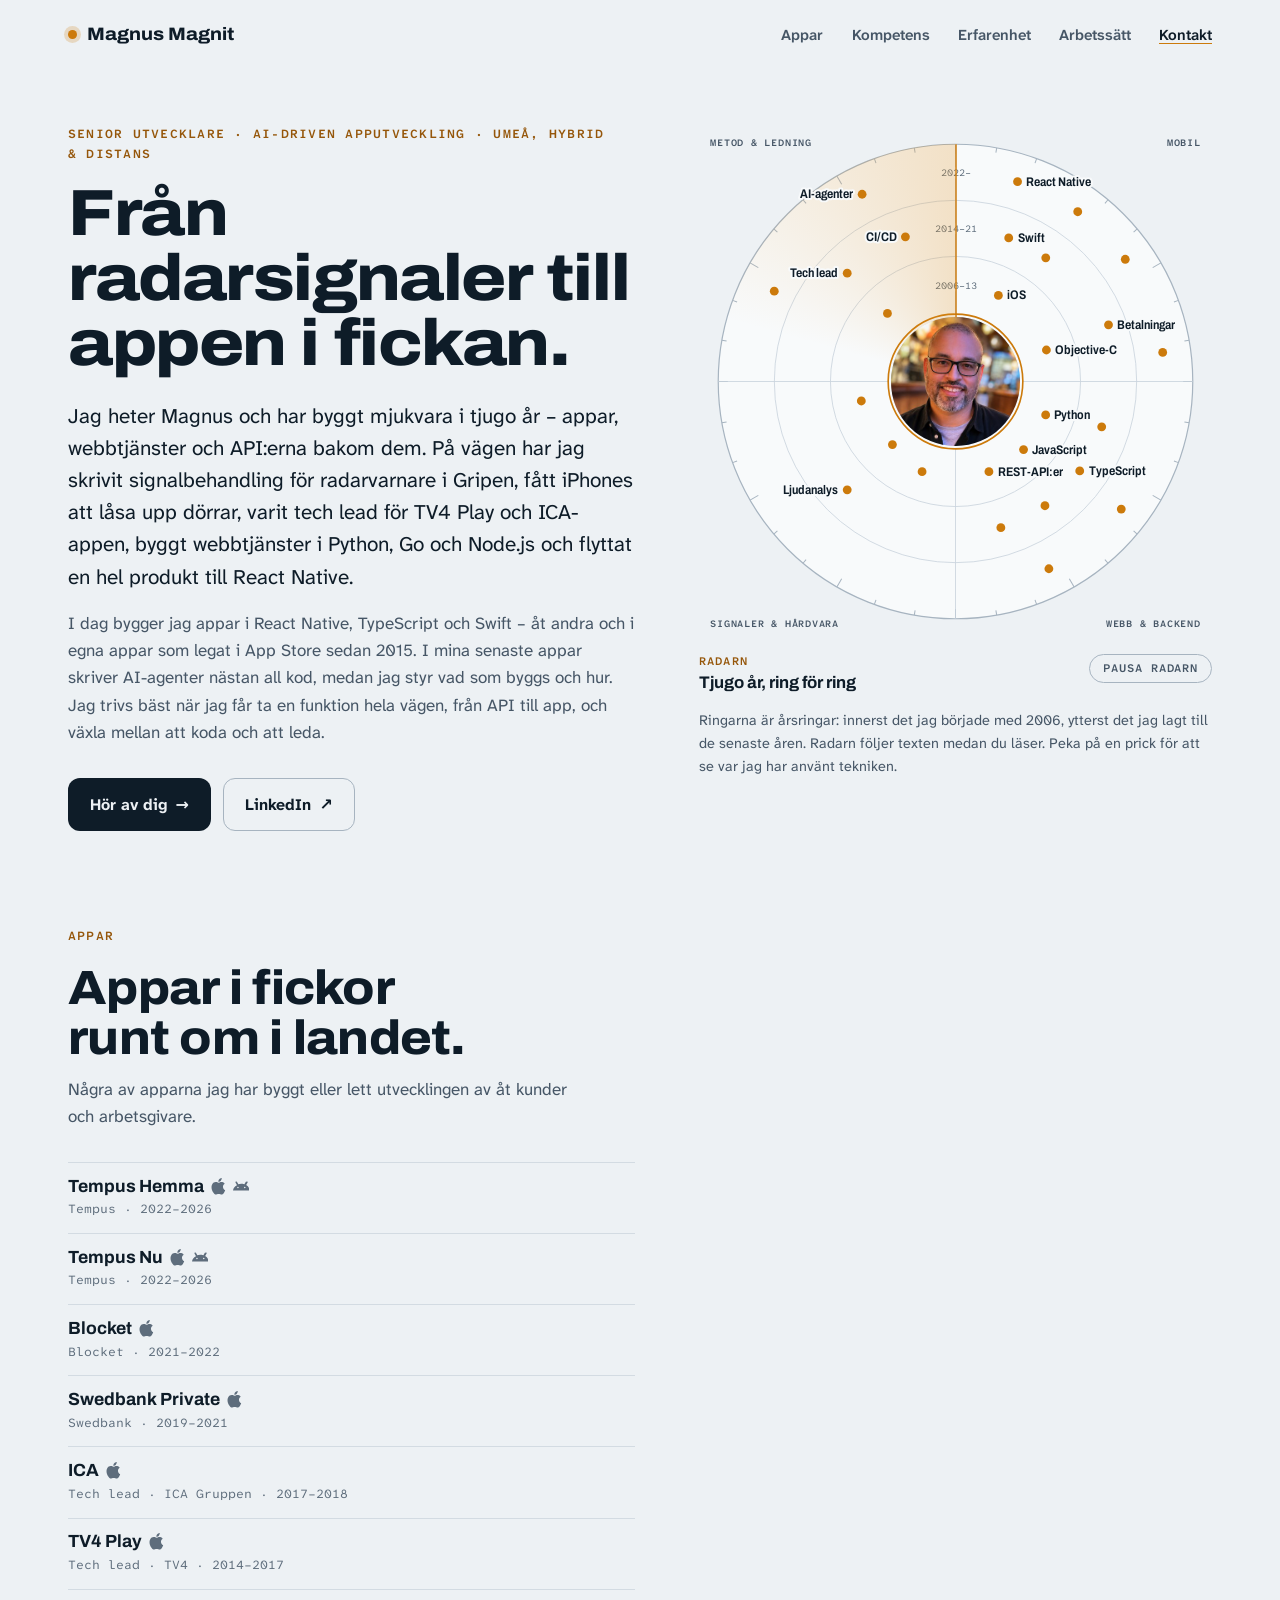
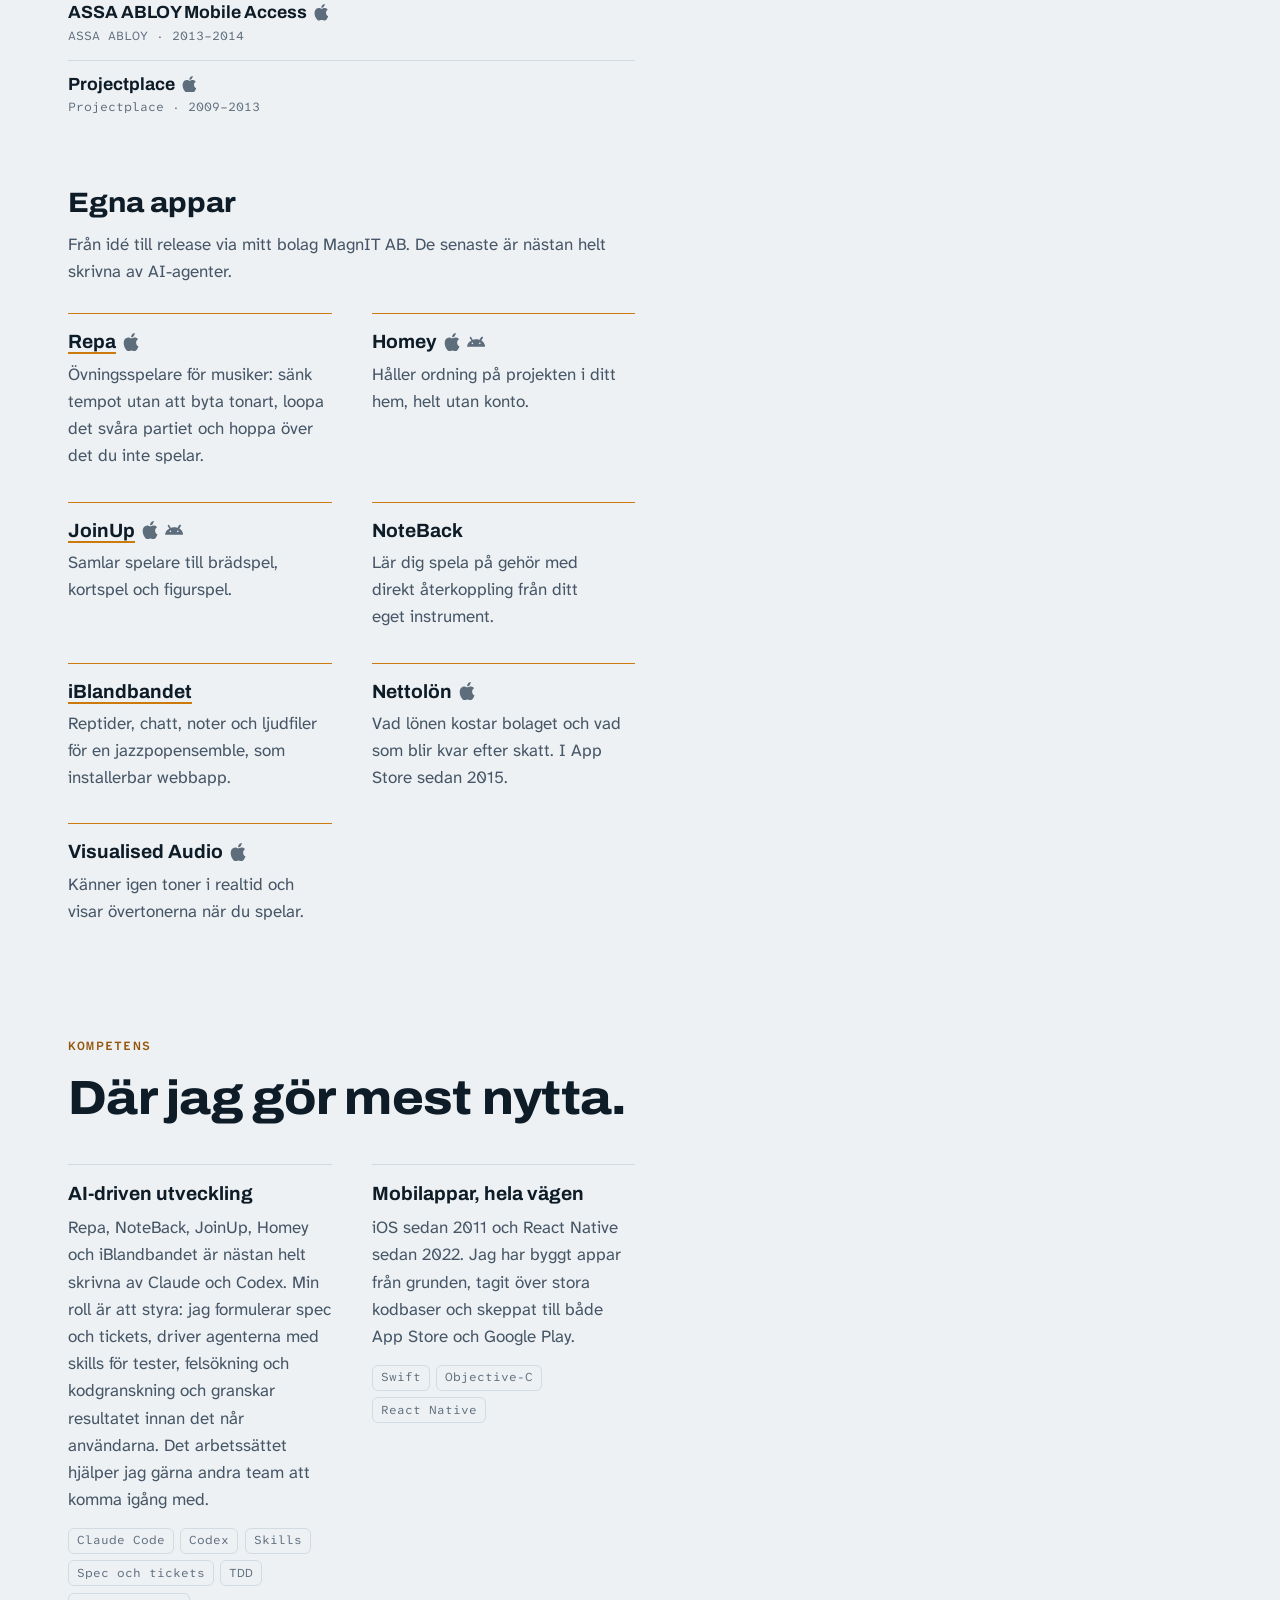
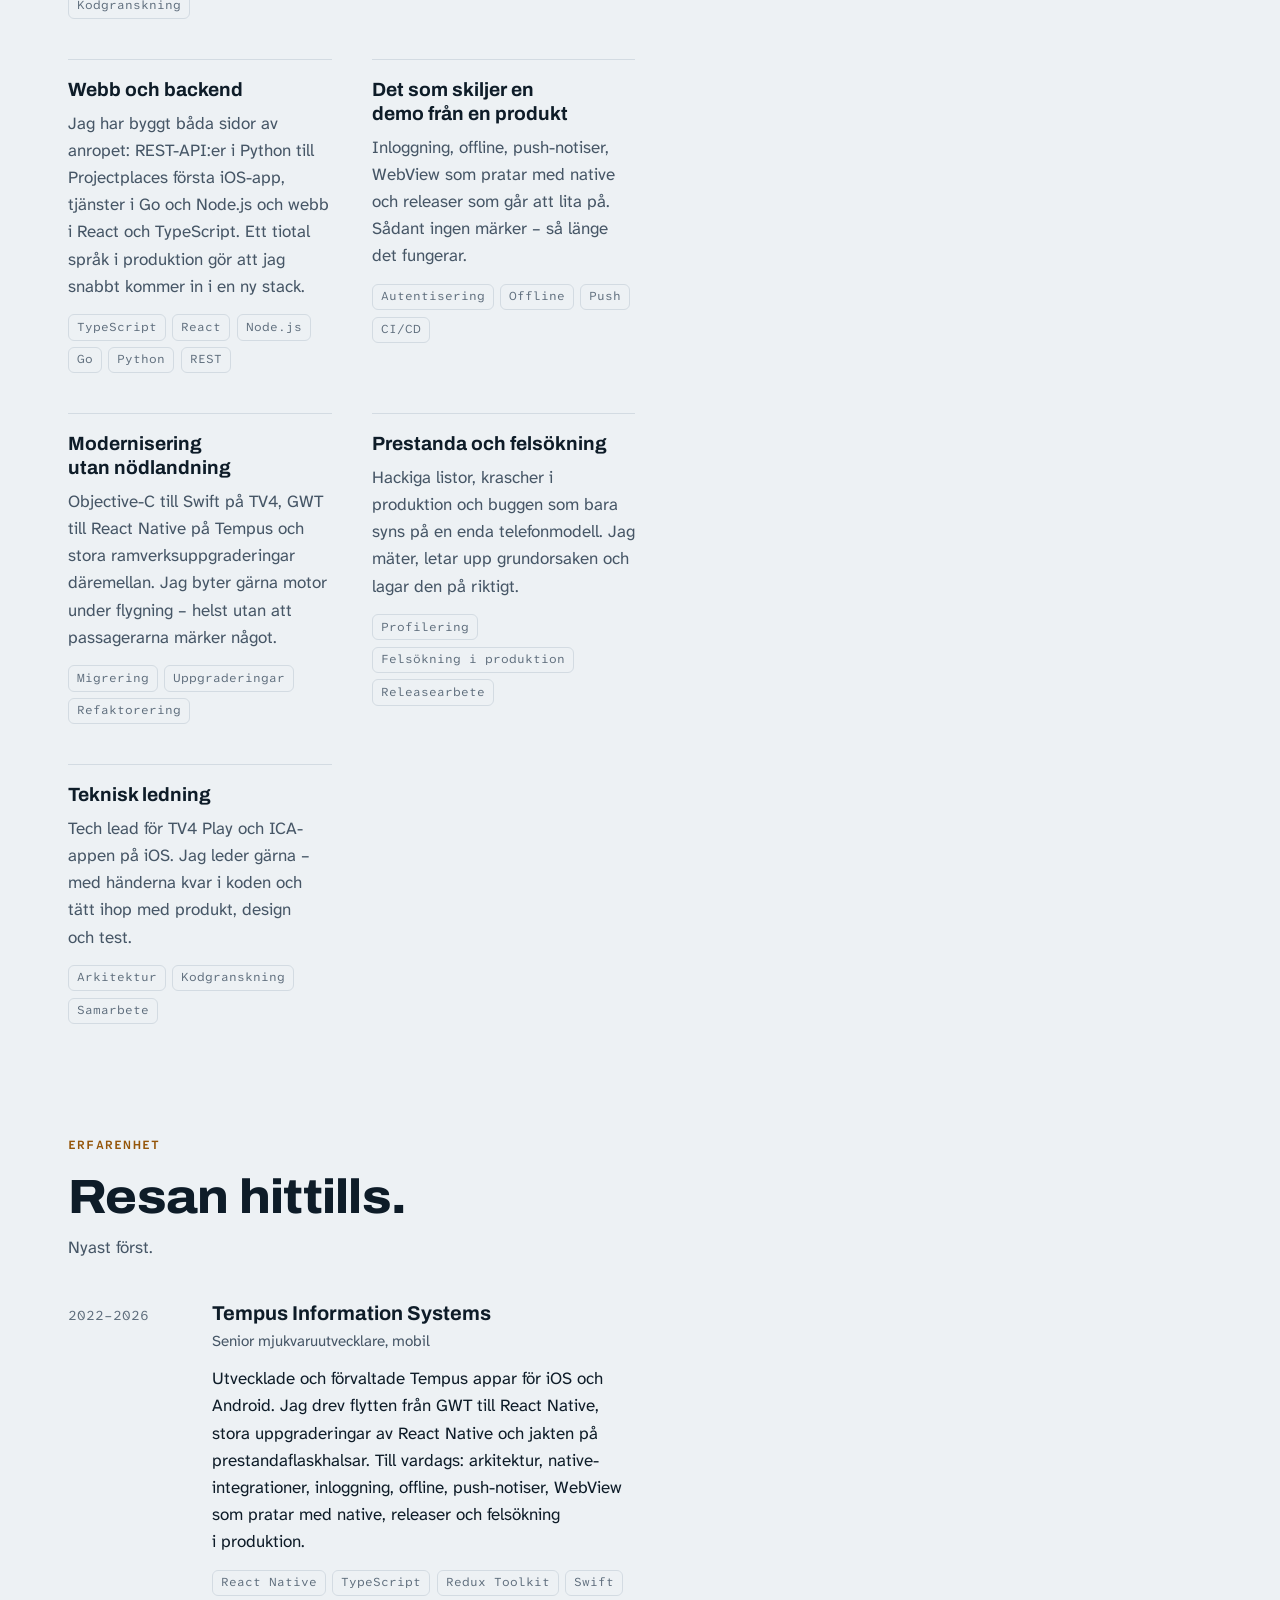
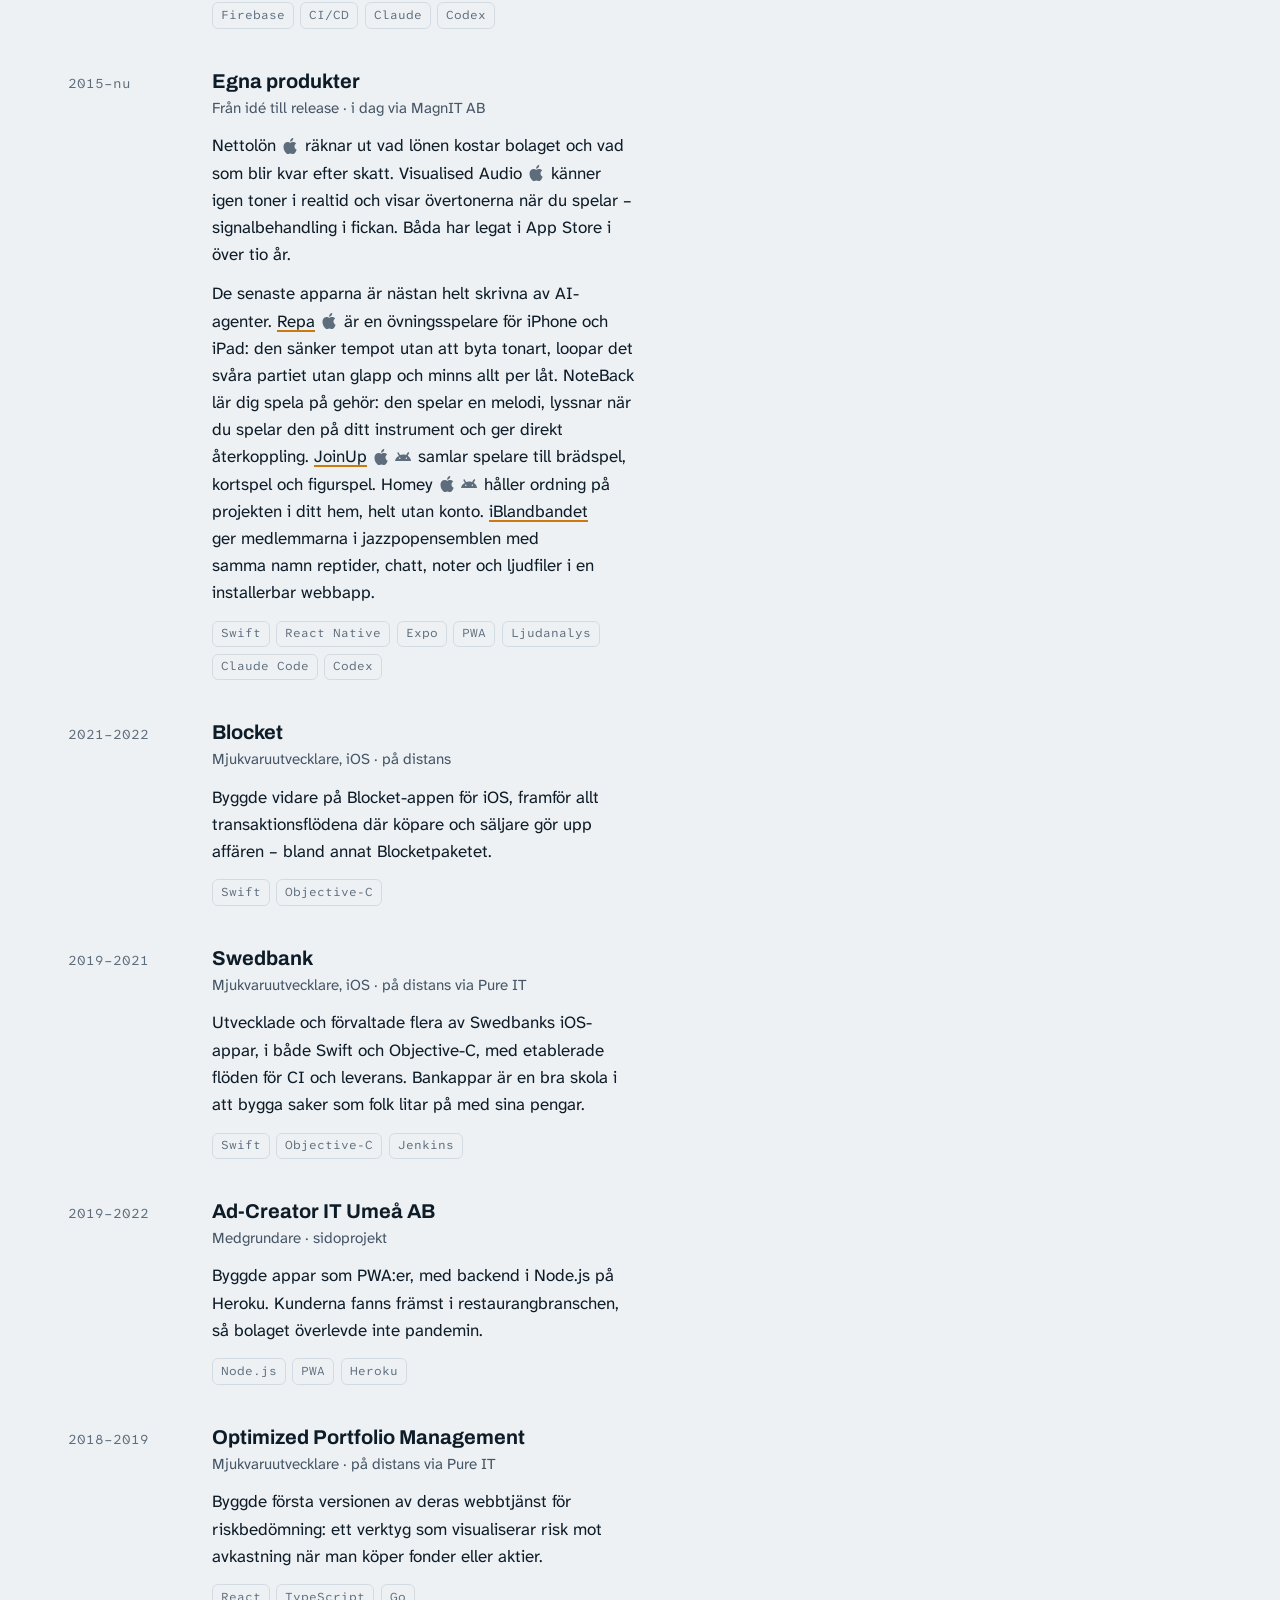
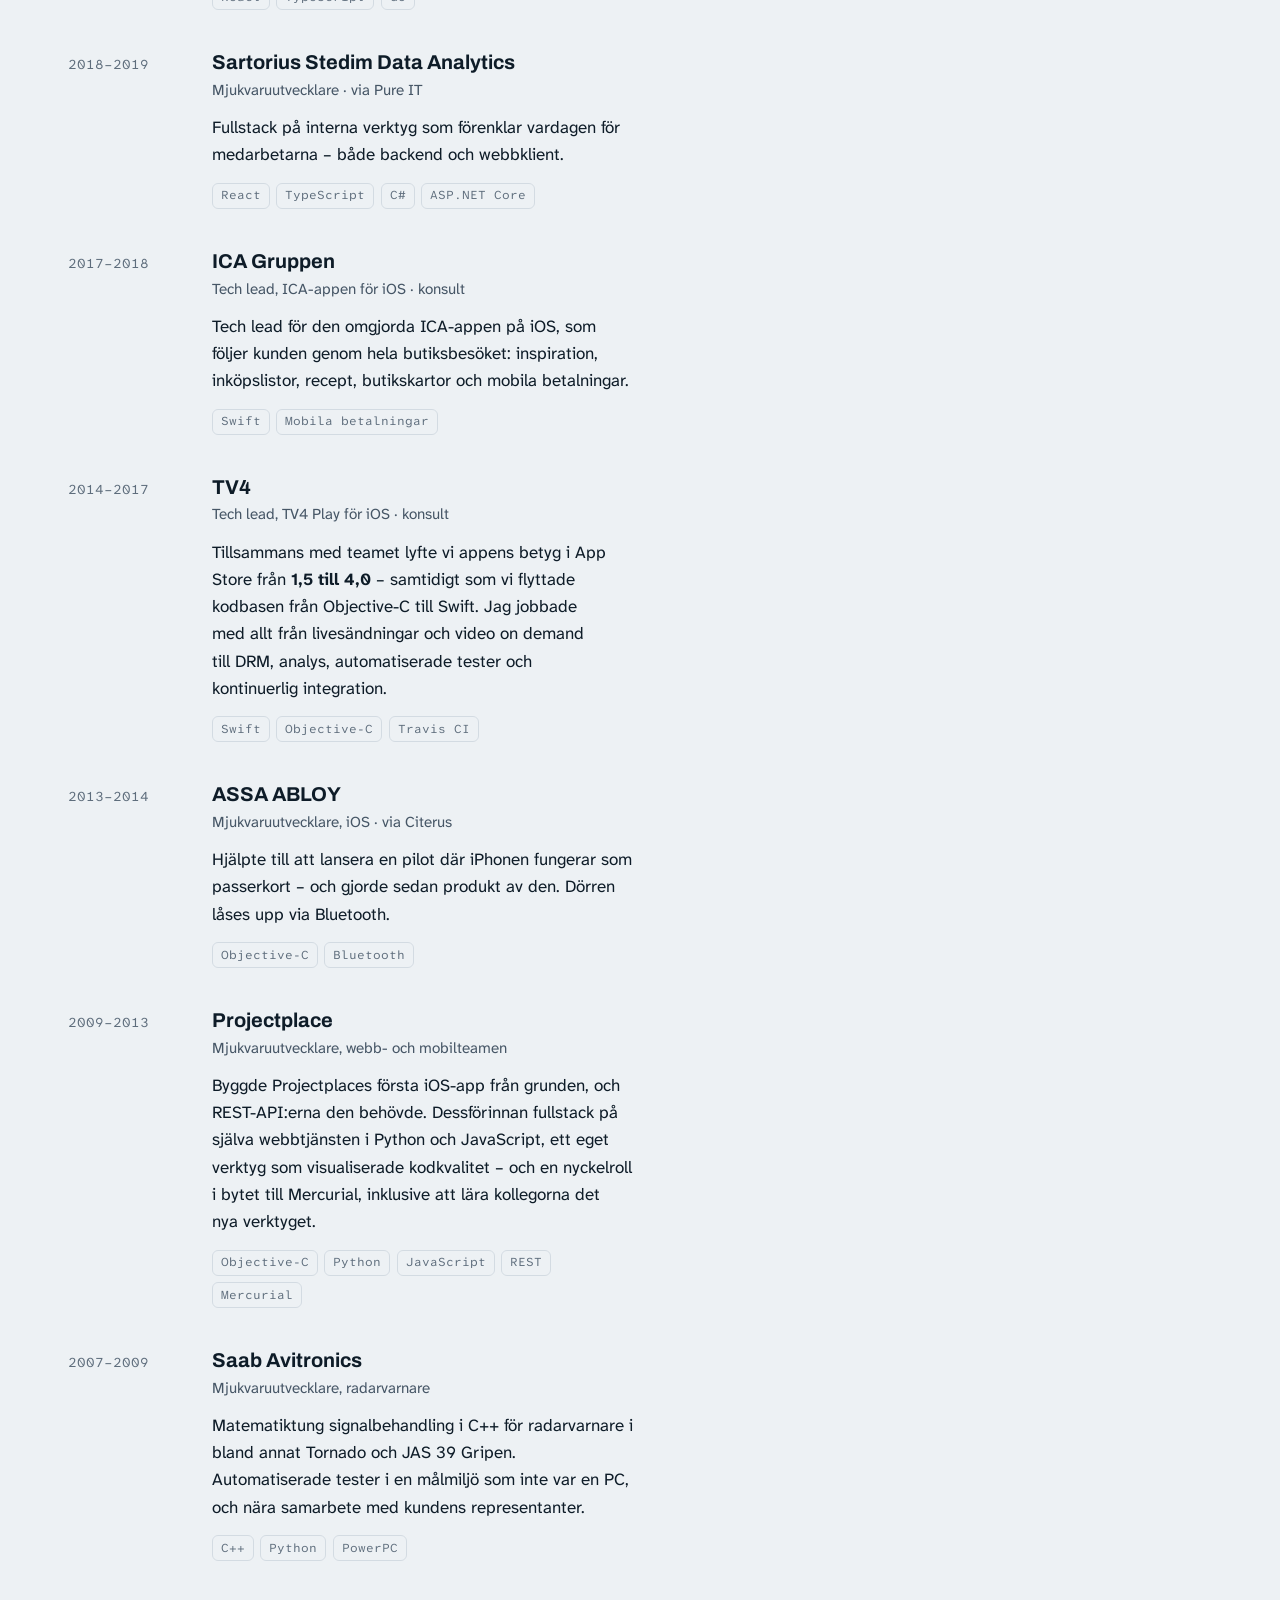
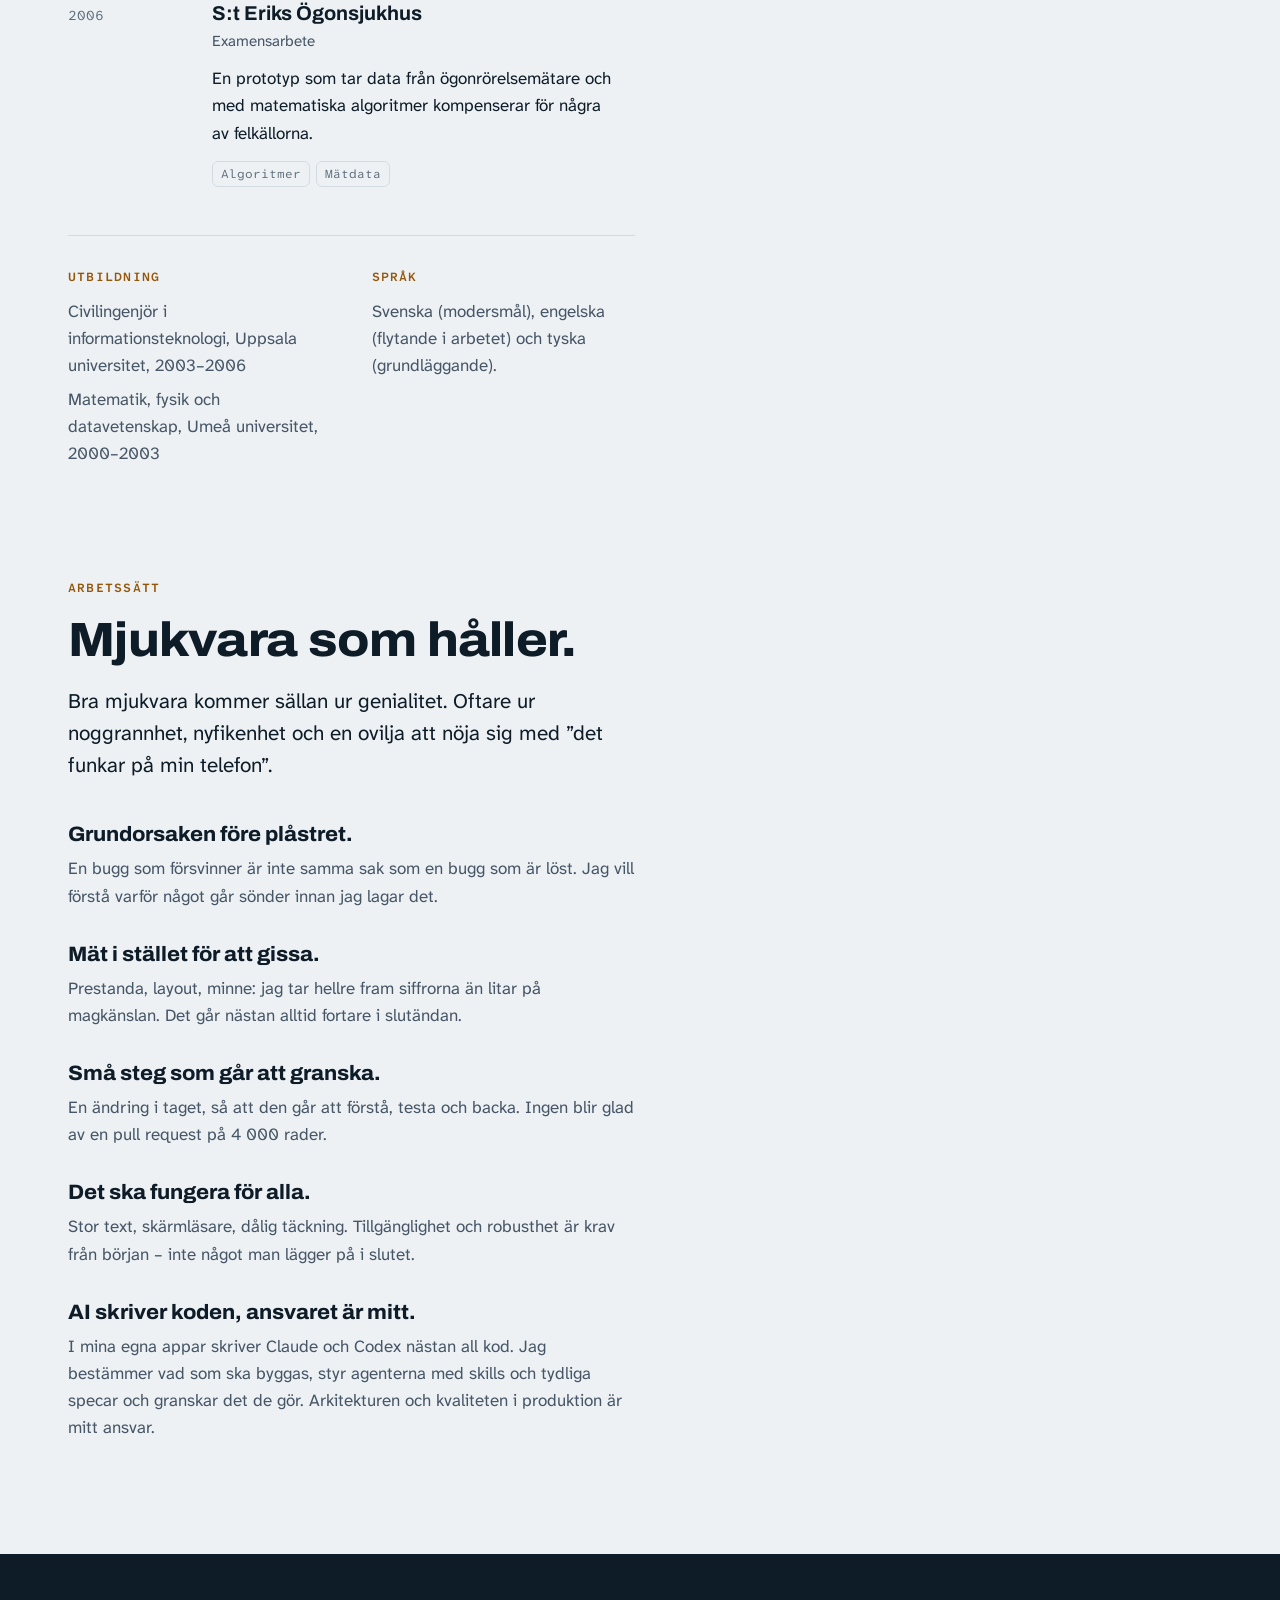
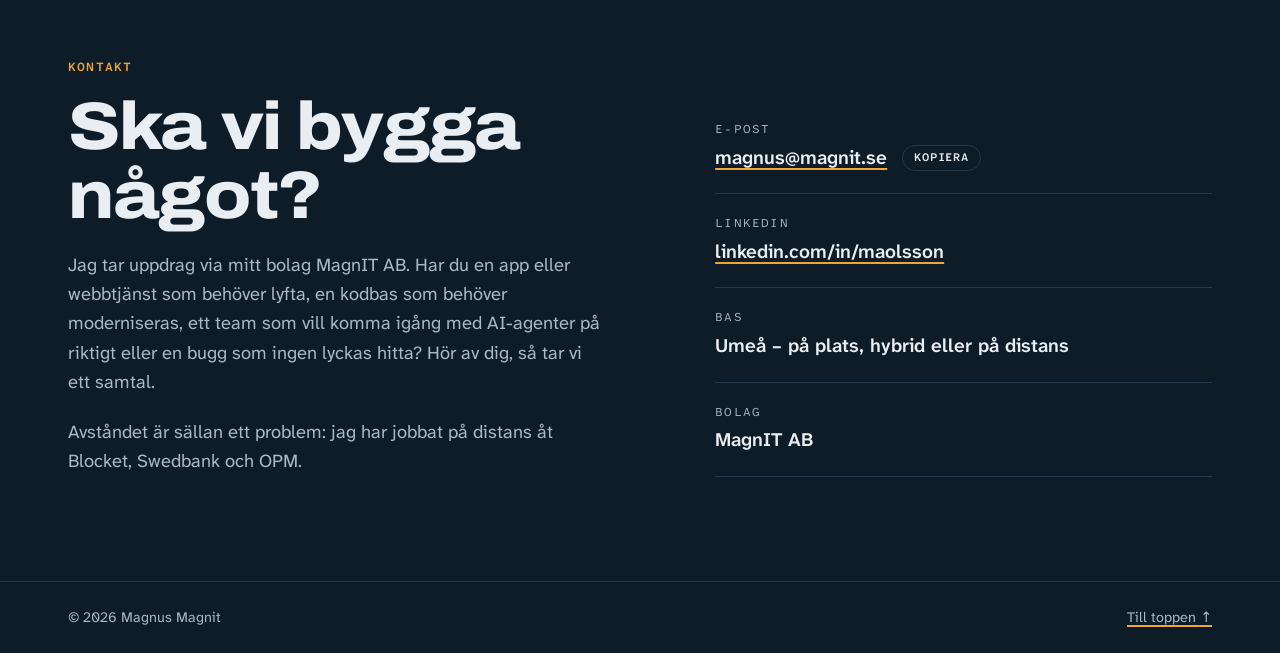
==== commit 4b8b5923: "Add a Repa landing page at /repa/ and list Repa among my apps The page follows the JoinUp one in the" ====
--- a/index.html
+++ b/index.html
@@ -110,6 +110,10 @@
           <h3 class="apps-subtitle">Egna appar</h3>
           <p class="section-note">Från idé till release via mitt bolag MagnIT AB. De senaste är nästan helt skrivna av AI-agenter.</p>
           <ul class="apps" data-kicker="Egna appar">
+            <li class="app" data-radar="ios swift audio ai">
+              <h3><a href="repa/">Repa</a><span class="stores"><a class="store" href="https://apps.apple.com/se/app/repa-music-practice/id6836238787" aria-label="Repa i App Store"><svg class="store-icon" aria-hidden="true" focusable="false"><use href="#icon-apple"/></svg></a></span></h3>
+              <p>Övningsspelare för musiker: sänk tempot utan att byta tonart, loopa det svåra partiet och hoppa över det du inte spelar.</p>
+            </li>
             <li class="app" data-radar="rn ts ai">
               <h3>Homey<span class="stores"><a class="store" href="https://apps.apple.com/se/app/homey-home-projects-docs/id6829773372" aria-label="Homey i App Store"><svg class="store-icon" aria-hidden="true" focusable="false"><use href="#icon-apple"/></svg></a><a class="store" href="https://play.google.com/store/apps/details?id=com.magnit.homey" aria-label="Homey på Google Play"><svg class="store-icon" aria-hidden="true" focusable="false"><use href="#icon-android"/></svg></a></span></h3>
               <p>Håller ordning på projekten i ditt hem, helt utan konto.</p>
@@ -143,7 +147,7 @@
           <div class="skills" data-kicker="Kompetens">
             <div class="skill" data-radar="ai">
               <h3>AI-driven utveckling</h3>
-              <p>NoteBack, JoinUp, Homey och iBlandbandet är nästan helt skrivna av Claude och Codex. Min roll är att styra: jag formulerar spec och tickets, driver agenterna med skills för tester, felsökning och kodgranskning och granskar resultatet innan det når användarna. Det arbetssättet hjälper jag gärna andra team att komma igång med.</p>
+              <p>Repa, NoteBack, JoinUp, Homey och iBlandbandet är nästan helt skrivna av Claude och Codex. Min roll är att styra: jag formulerar spec och tickets, driver agenterna med skills för tester, felsökning och kodgranskning och granskar resultatet innan det når användarna. Det arbetssättet hjälper jag gärna andra team att komma igång med.</p>
               <ul class="tags"><li>Claude Code</li><li>Codex</li><li>Skills</li><li>Spec och tickets</li><li>TDD</li><li>Kodgranskning</li></ul>
             </div>
             <div class="skill" data-radar="ios objc swift rn android">
@@ -199,7 +203,7 @@
                 <h3 class="job-org">Egna produkter</h3>
                 <p class="job-role">Från idé till release · i dag via MagnIT AB</p>
                 <p>Nettolön<span class="stores"><a class="store" href="https://apps.apple.com/se/app/nettol%C3%B6n/id955492391" aria-label="Nettolön i App Store"><svg class="store-icon" aria-hidden="true" focusable="false"><use href="#icon-apple"/></svg></a></span> räknar ut vad lönen kostar bolaget och vad som blir kvar efter skatt. Visualised Audio<span class="stores"><a class="store" href="https://apps.apple.com/se/app/visualised-audio/id1111275756" aria-label="Visualised Audio i App Store"><svg class="store-icon" aria-hidden="true" focusable="false"><use href="#icon-apple"/></svg></a></span> känner igen toner i realtid och visar övertonerna när du spelar – signalbehandling i fickan. Båda har legat i App Store i över tio år.</p>
-                <p>De senaste apparna är nästan helt skrivna av AI-agenter. NoteBack lär dig spela på gehör: den spelar en melodi, lyssnar när du spelar den på ditt instrument och ger direkt återkoppling. <a href="joinup/">JoinUp</a><span class="stores"><a class="store" href="https://apps.apple.com/se/app/joinup-local-games/id6820418664" aria-label="JoinUp i App Store"><svg class="store-icon" aria-hidden="true" focusable="false"><use href="#icon-apple"/></svg></a><a class="store" href="https://play.google.com/store/apps/details?id=com.magnit.joinup" aria-label="JoinUp på Google Play"><svg class="store-icon" aria-hidden="true" focusable="false"><use href="#icon-android"/></svg></a></span> samlar spelare till brädspel, kortspel och figurspel. Homey<span class="stores"><a class="store" href="https://apps.apple.com/se/app/homey-home-projects-docs/id6829773372" aria-label="Homey i App Store"><svg class="store-icon" aria-hidden="true" focusable="false"><use href="#icon-apple"/></svg></a><a class="store" href="https://play.google.com/store/apps/details?id=com.magnit.homey" aria-label="Homey på Google Play"><svg class="store-icon" aria-hidden="true" focusable="false"><use href="#icon-android"/></svg></a></span> håller ordning på projekten i ditt hem, helt utan konto. <a href="https://www.iblandbandet.se/app/">iBlandbandet</a> ger medlemmarna i jazzpopensemblen med samma namn reptider, chatt, noter och ljudfiler i en installerbar webbapp.</p>
+                <p>De senaste apparna är nästan helt skrivna av AI-agenter. <a href="repa/">Repa</a><span class="stores"><a class="store" href="https://apps.apple.com/se/app/repa-music-practice/id6836238787" aria-label="Repa i App Store"><svg class="store-icon" aria-hidden="true" focusable="false"><use href="#icon-apple"/></svg></a></span> är en övningsspelare för iPhone och iPad: den sänker tempot utan att byta tonart, loopar det svåra partiet utan glapp och minns allt per låt. NoteBack lär dig spela på gehör: den spelar en melodi, lyssnar när du spelar den på ditt instrument och ger direkt återkoppling. <a href="joinup/">JoinUp</a><span class="stores"><a class="store" href="https://apps.apple.com/se/app/joinup-local-games/id6820418664" aria-label="JoinUp i App Store"><svg class="store-icon" aria-hidden="true" focusable="false"><use href="#icon-apple"/></svg></a><a class="store" href="https://play.google.com/store/apps/details?id=com.magnit.joinup" aria-label="JoinUp på Google Play"><svg class="store-icon" aria-hidden="true" focusable="false"><use href="#icon-android"/></svg></a></span> samlar spelare till brädspel, kortspel och figurspel. Homey<span class="stores"><a class="store" href="https://apps.apple.com/se/app/homey-home-projects-docs/id6829773372" aria-label="Homey i App Store"><svg class="store-icon" aria-hidden="true" focusable="false"><use href="#icon-apple"/></svg></a><a class="store" href="https://play.google.com/store/apps/details?id=com.magnit.homey" aria-label="Homey på Google Play"><svg class="store-icon" aria-hidden="true" focusable="false"><use href="#icon-android"/></svg></a></span> håller ordning på projekten i ditt hem, helt utan konto. <a href="https://www.iblandbandet.se/app/">iBlandbandet</a> ger medlemmarna i jazzpopensemblen med samma namn reptider, chatt, noter och ljudfiler i en installerbar webbapp.</p>
                 <ul class="tags"><li>Swift</li><li>React Native</li><li>Expo</li><li>PWA</li><li>Ljudanalys</li><li>Claude Code</li><li>Codex</li></ul>
               </div>
             </li>
--- a/styles.css
+++ b/styles.css
@@ -1488,3 +1488,288 @@
     animation: none;
   }
 }
+
+/* Repa page: the app is dark only, so the page is too, in the app's teal and amber */
+
+.repa-page {
+  --ground: #0b0e10;
+  --surface: #15181c;
+  --ink: #edf3f3;
+  --ink-soft: #a9b6b8;
+  --ink-faint: #8d9a9c;
+  --line: #262d31;
+  --amber: #29c7b8;
+  --amber-ink: #5fe0d4;
+  --panel: #0b0e10;
+  --panel-line: #262d31;
+  --rp-teal: #29c7b8;
+  --rp-pale-teal: #9efaf2;
+  --rp-amber: #fac959;
+  --rp-slate: #5e7d82;
+  --rp-hero-top: #14211f;
+  color-scheme: dark;
+  background: var(--ground);
+  color: var(--ink);
+}
+
+.rp-hero {
+  background:
+    radial-gradient(60rem 30rem at 85% 0%, rgb(41 199 184 / 0.14), transparent 70%),
+    linear-gradient(180deg, var(--rp-hero-top), var(--ground));
+}
+
+.rp-hero :focus-visible {
+  outline-color: var(--rp-amber);
+}
+
+.rp-brand img {
+  width: 2rem;
+  height: 2rem;
+  border-radius: 8px;
+}
+
+.rp-header-link {
+  font-size: 0.95rem;
+  font-weight: 600;
+  text-decoration-color: var(--rp-amber);
+}
+
+.rp-hero-inner {
+  display: grid;
+  gap: 2.5rem;
+  align-items: center;
+  padding-block: clamp(1.5rem, 5vw, 3.5rem) clamp(3rem, 8vw, 5.5rem);
+}
+
+@media (min-width: 900px) {
+  .rp-hero-inner {
+    grid-template-columns: minmax(0, 1fr) minmax(0, 1fr);
+    gap: clamp(3rem, 6vw, 5rem);
+  }
+}
+
+.rp-hero .eyebrow {
+  color: var(--rp-amber);
+}
+
+.rp-hero h1 {
+  font-size: clamp(2.5rem, 1.6rem + 4vw, 4.6rem);
+  font-stretch: 112%;
+  font-weight: 800;
+  line-height: 1;
+  letter-spacing: -0.022em;
+}
+
+.rp-hero .lead {
+  margin-top: 1.5rem;
+  color: var(--ink);
+}
+
+.rp-store {
+  background: var(--rp-teal);
+  color: #0b0e10;
+}
+
+.rp-store:hover {
+  background: var(--rp-pale-teal);
+}
+
+.rp-store .store-icon {
+  width: 1.15em;
+  height: 1.15em;
+}
+
+.rp-availability {
+  margin-top: 1rem;
+  font-size: 0.95rem;
+  color: var(--ink-soft);
+}
+
+.rp-player {
+  width: min(100%, 30rem);
+  margin: 0 auto;
+}
+
+.rp-player svg {
+  display: block;
+  width: 100%;
+  height: auto;
+}
+
+.rp-bar {
+  fill: var(--rp-teal);
+  opacity: 0.55;
+}
+
+.rp-bar-loop {
+  fill: var(--rp-pale-teal);
+}
+
+.rp-bar-skip {
+  fill: var(--rp-slate);
+  opacity: 0.45;
+}
+
+.rp-loop {
+  fill: rgb(250 201 89 / 0.12);
+}
+
+.rp-bracket {
+  fill: none;
+  stroke: var(--rp-amber);
+  stroke-width: 4;
+  stroke-linecap: round;
+  stroke-linejoin: round;
+}
+
+.rp-skip {
+  fill: none;
+  stroke: var(--rp-slate);
+  stroke-width: 1.5;
+  stroke-dasharray: 5 5;
+}
+
+.rp-mark path {
+  stroke: var(--rp-amber);
+  stroke-width: 2;
+}
+
+.rp-mark text {
+  font-family: var(--font-display);
+  font-size: 15px;
+  font-weight: 700;
+  fill: var(--ink);
+}
+
+.rp-mark-skip path {
+  stroke: var(--rp-slate);
+}
+
+.rp-mark-skip text {
+  fill: var(--ink-faint);
+  text-decoration: line-through;
+}
+
+.rp-playhead {
+  stroke: #ffffff;
+  stroke-width: 2.5;
+  stroke-linecap: round;
+  animation: rp-loop 4s linear infinite;
+}
+
+@keyframes rp-loop {
+  from {
+    transform: translateX(0);
+  }
+
+  to {
+    transform: translateX(116px);
+  }
+}
+
+.rp-readout {
+  font-family: var(--font-mono);
+  font-size: 13px;
+  font-weight: 600;
+  letter-spacing: 0.08em;
+  fill: var(--ink-faint);
+}
+
+.rp-readout-value {
+  fill: var(--rp-amber);
+}
+
+.rp-section {
+  max-width: calc(64rem + 2 * var(--gutter));
+  padding-top: clamp(3.5rem, 9vw, 6rem);
+}
+
+.rp-section h2 {
+  font-size: clamp(1.9rem, 1.4rem + 2vw, 2.75rem);
+  font-stretch: 108%;
+  font-weight: 780;
+  line-height: 1.05;
+  letter-spacing: -0.015em;
+}
+
+.rp-steps,
+.rp-features {
+  display: grid;
+  grid-template-columns: repeat(auto-fit, minmax(min(100%, 16rem), 1fr));
+  gap: 2rem 2.5rem;
+  margin: 2rem 0 0;
+  padding: 0;
+  list-style: none;
+}
+
+.rp-steps {
+  counter-reset: step;
+}
+
+.rp-steps li {
+  counter-increment: step;
+  padding-top: 1rem;
+  border-top: 1.5px solid var(--rp-amber);
+}
+
+.rp-steps li::before {
+  content: "0" counter(step);
+  display: block;
+  margin-bottom: 0.5rem;
+  font-family: var(--font-mono);
+  font-size: 0.85rem;
+  font-weight: 600;
+  letter-spacing: 0.1em;
+  color: var(--rp-amber);
+}
+
+.rp-features li {
+  padding-top: 1rem;
+  border-top: 1.5px solid var(--line);
+}
+
+.rp-steps h3,
+.rp-features h3 {
+  margin-bottom: 0.4rem;
+  font-size: 1.2rem;
+  font-weight: 700;
+  line-height: 1.25;
+}
+
+.rp-steps p,
+.rp-features p {
+  color: var(--ink-soft);
+}
+
+.rp-note {
+  max-width: 40em;
+  margin-top: 2.5rem;
+  font-size: 0.95rem;
+  color: var(--ink-faint);
+}
+
+.rp-privacy {
+  padding-bottom: clamp(4rem, 10vw, 7rem);
+}
+
+.rp-privacy p {
+  max-width: 34em;
+  margin-top: 1rem;
+  font-size: 1.15rem;
+  color: var(--ink-soft);
+}
+
+.rp-footer-links {
+  display: flex;
+  flex-wrap: wrap;
+  gap: 0.5rem 1.5rem;
+  margin: 0;
+  padding: 0;
+  list-style: none;
+}
+
+@media (prefers-reduced-motion: reduce) {
+  .rp-playhead {
+    animation: none;
+  }
+}
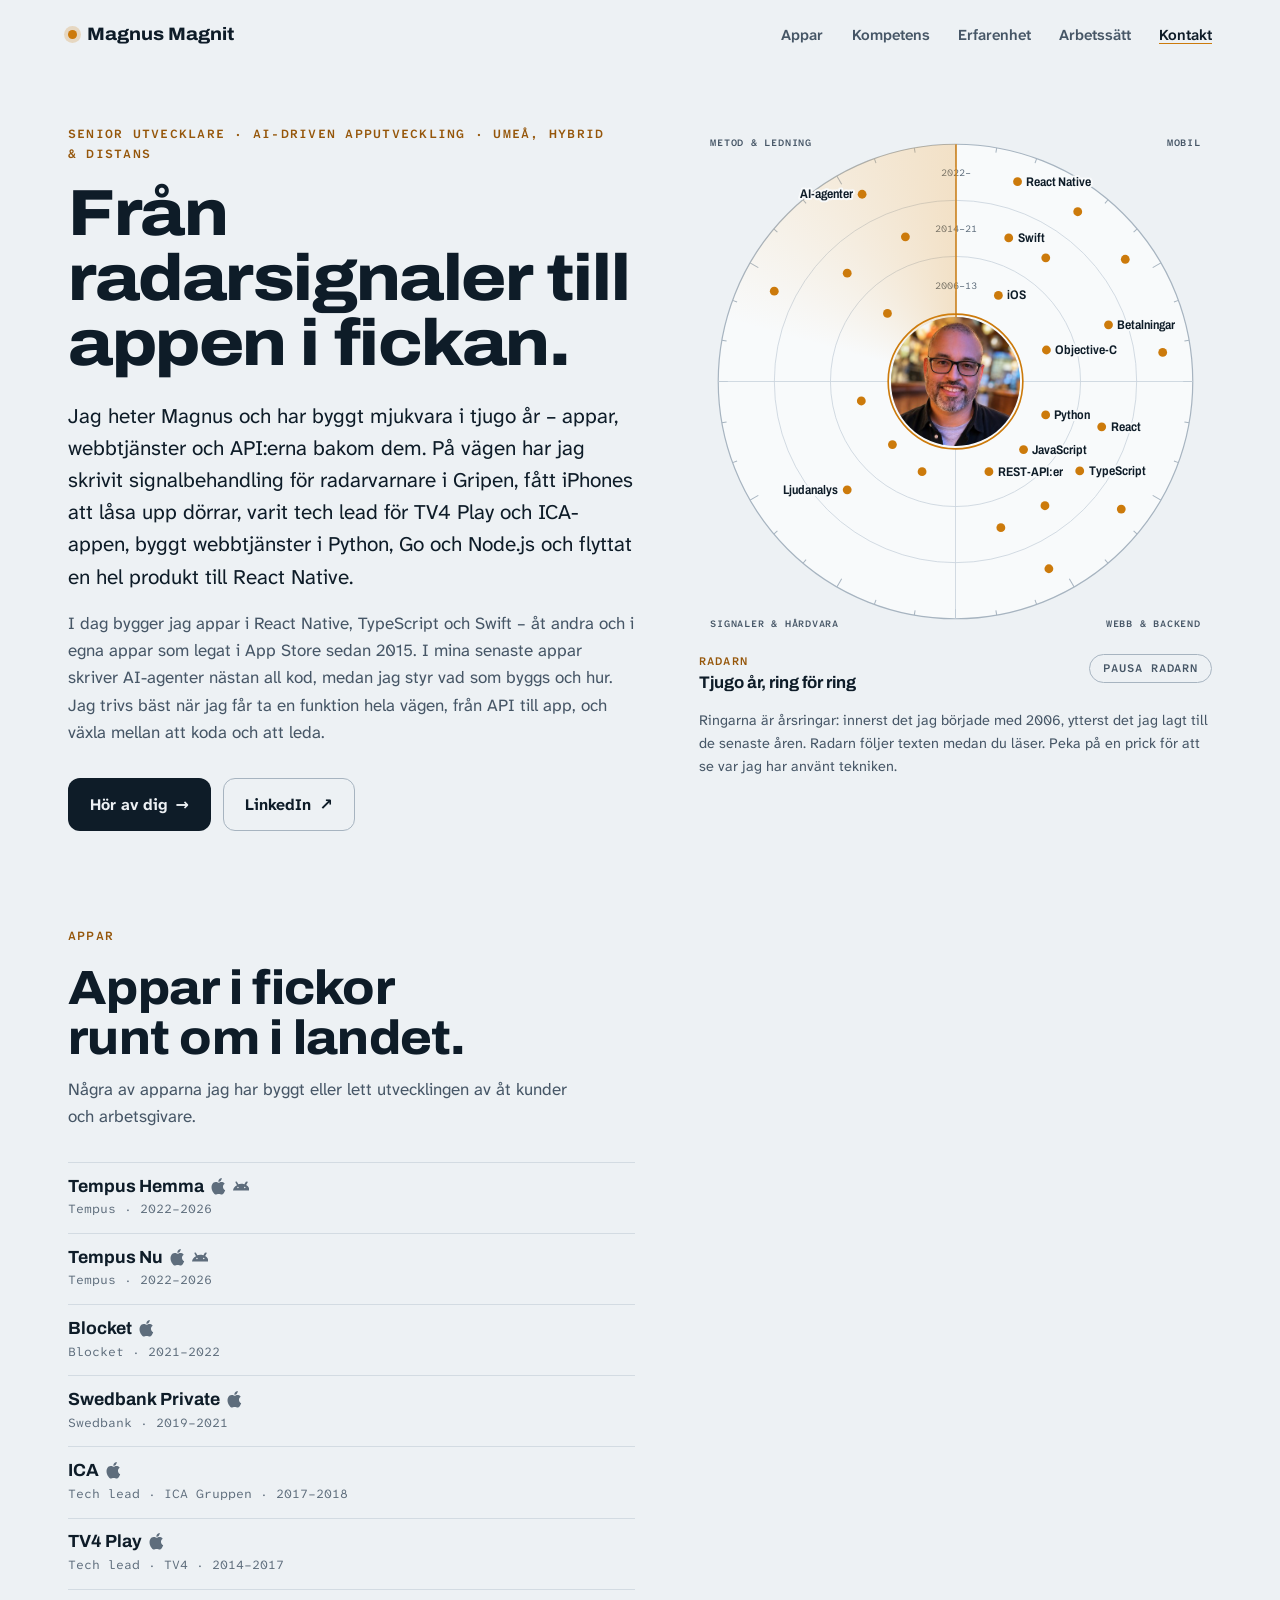
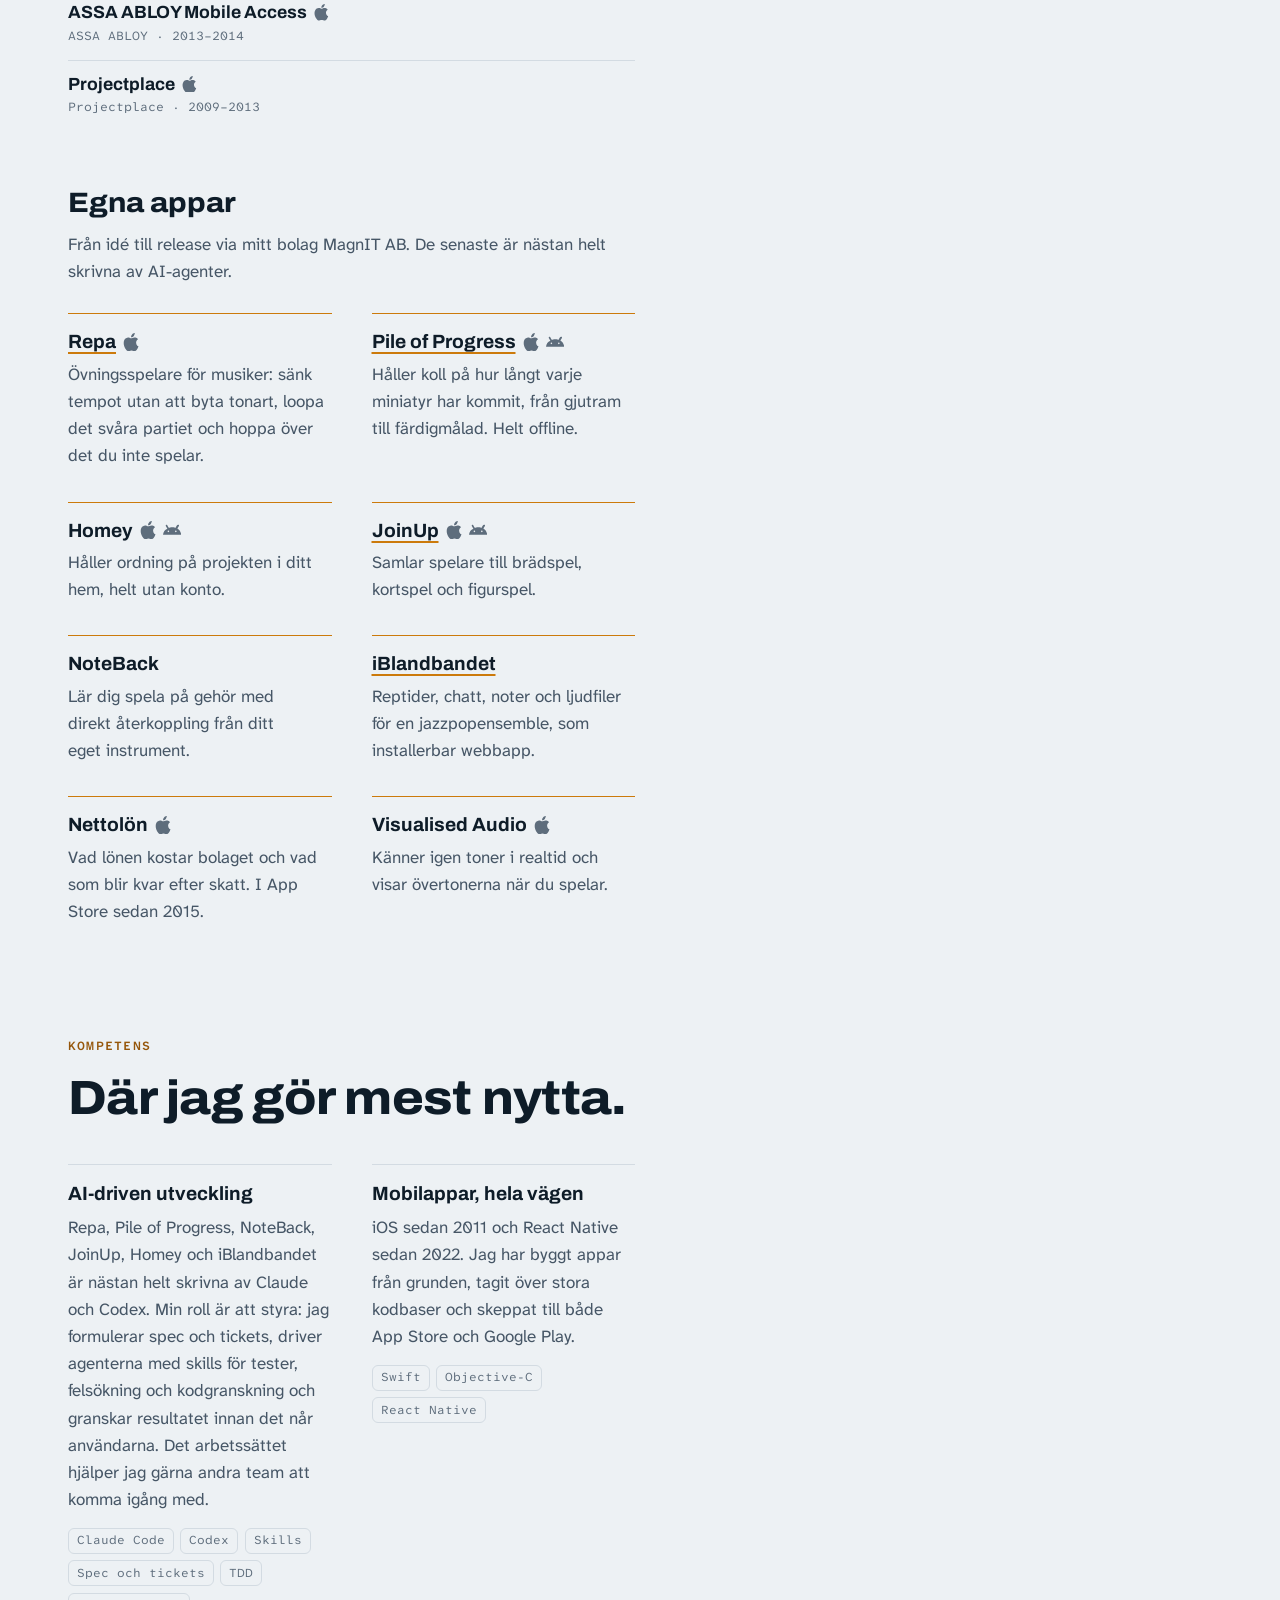
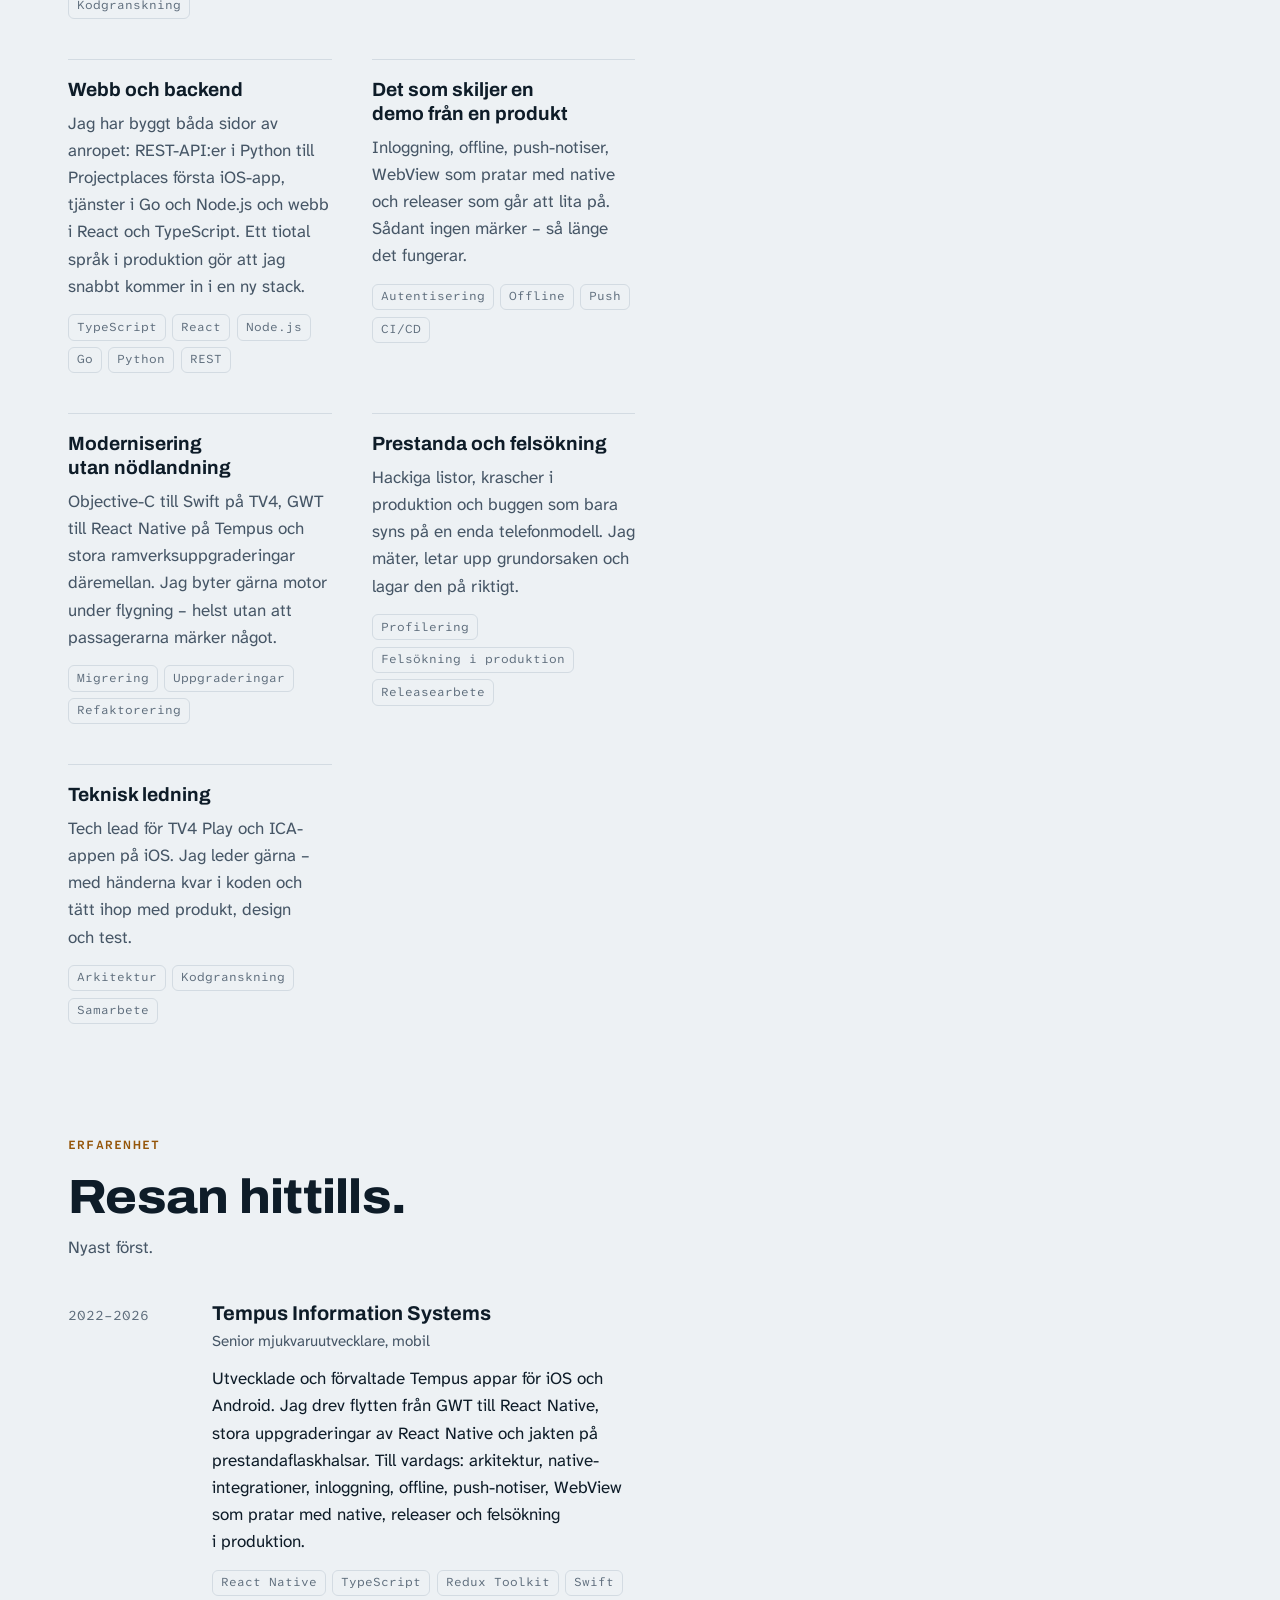
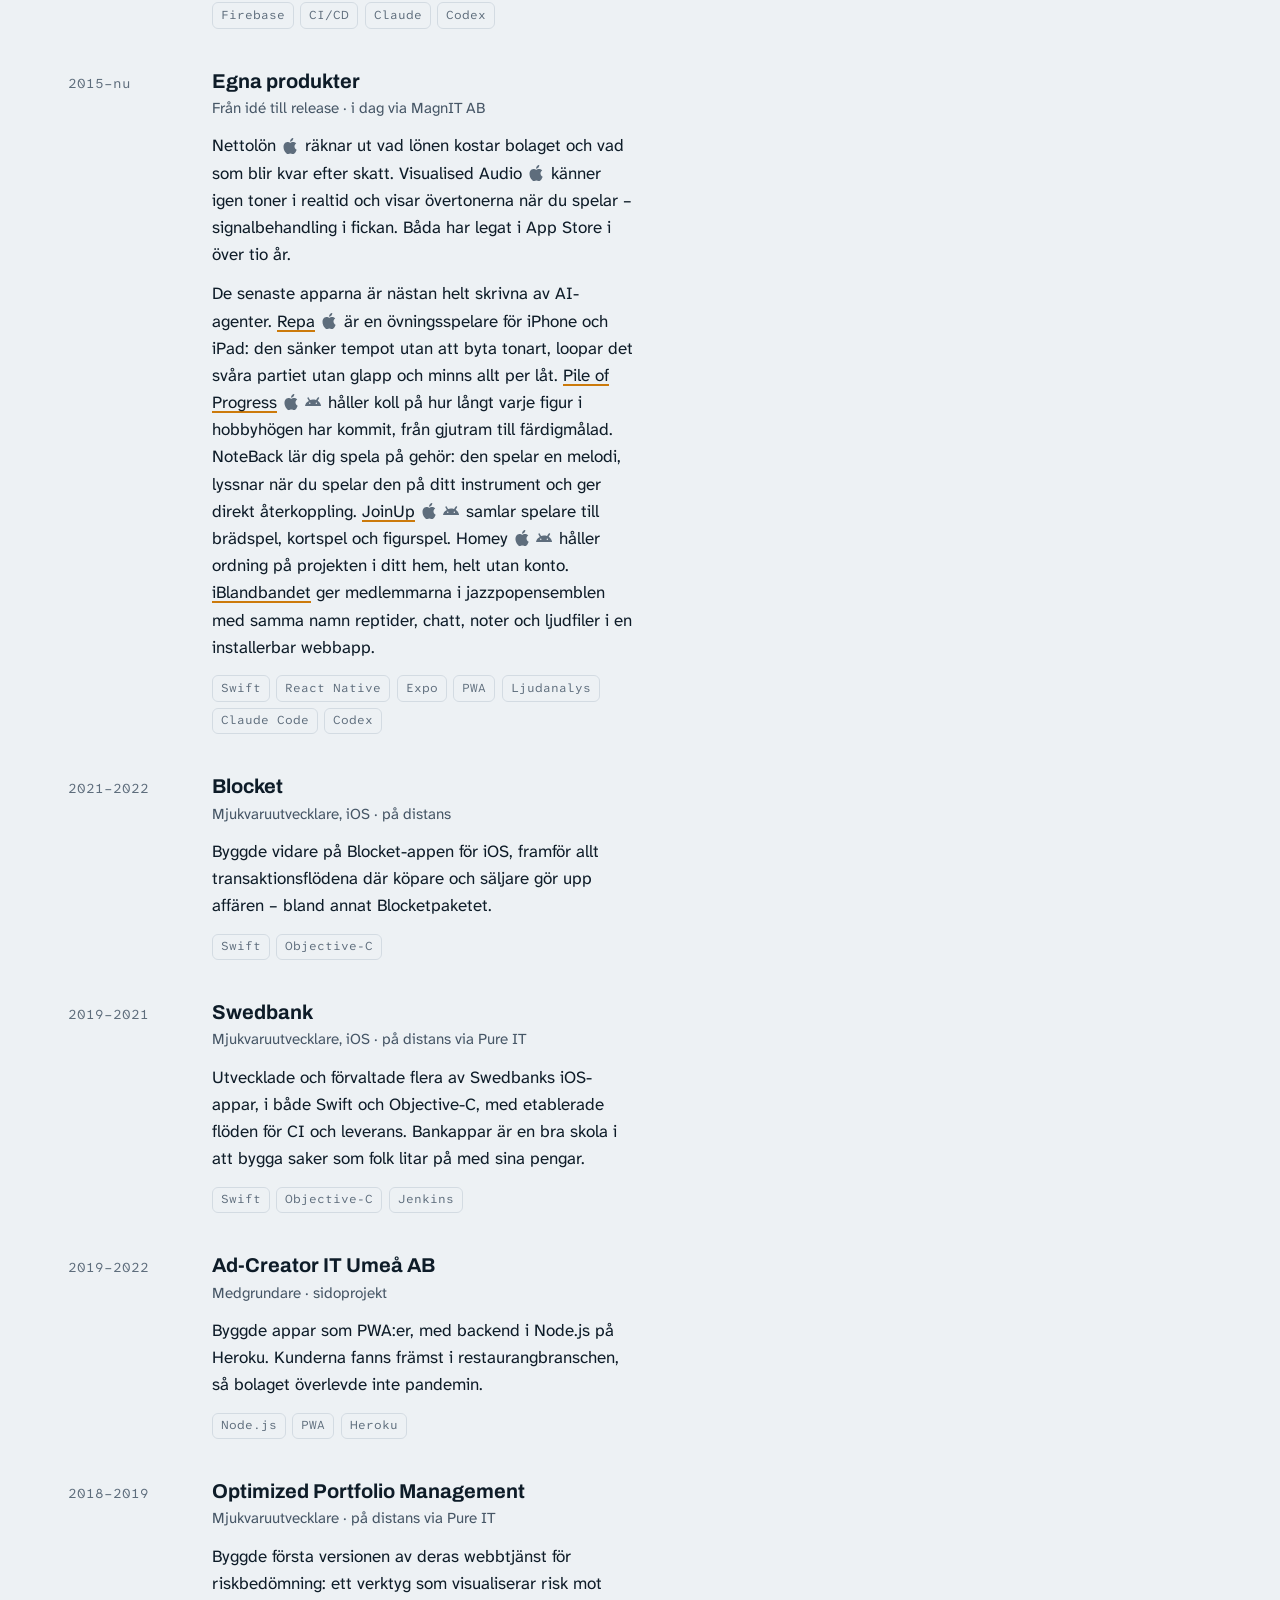
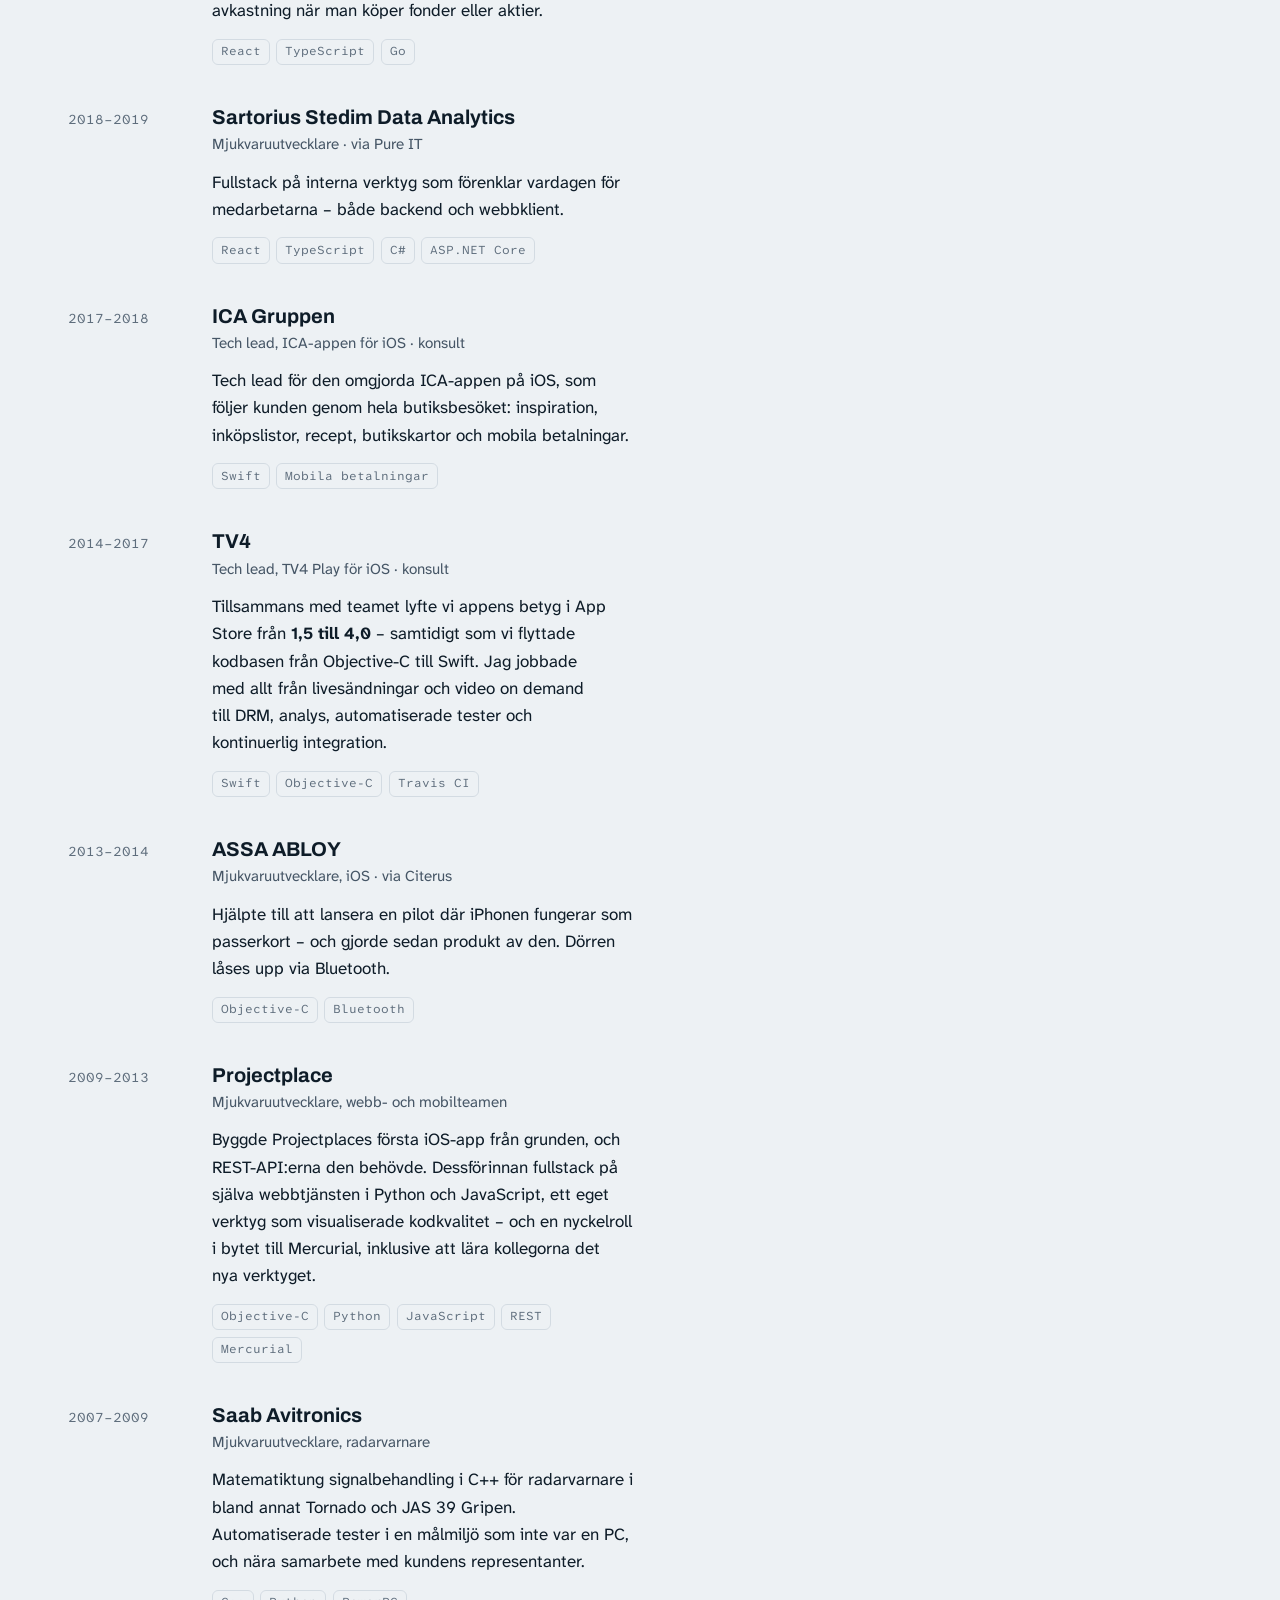
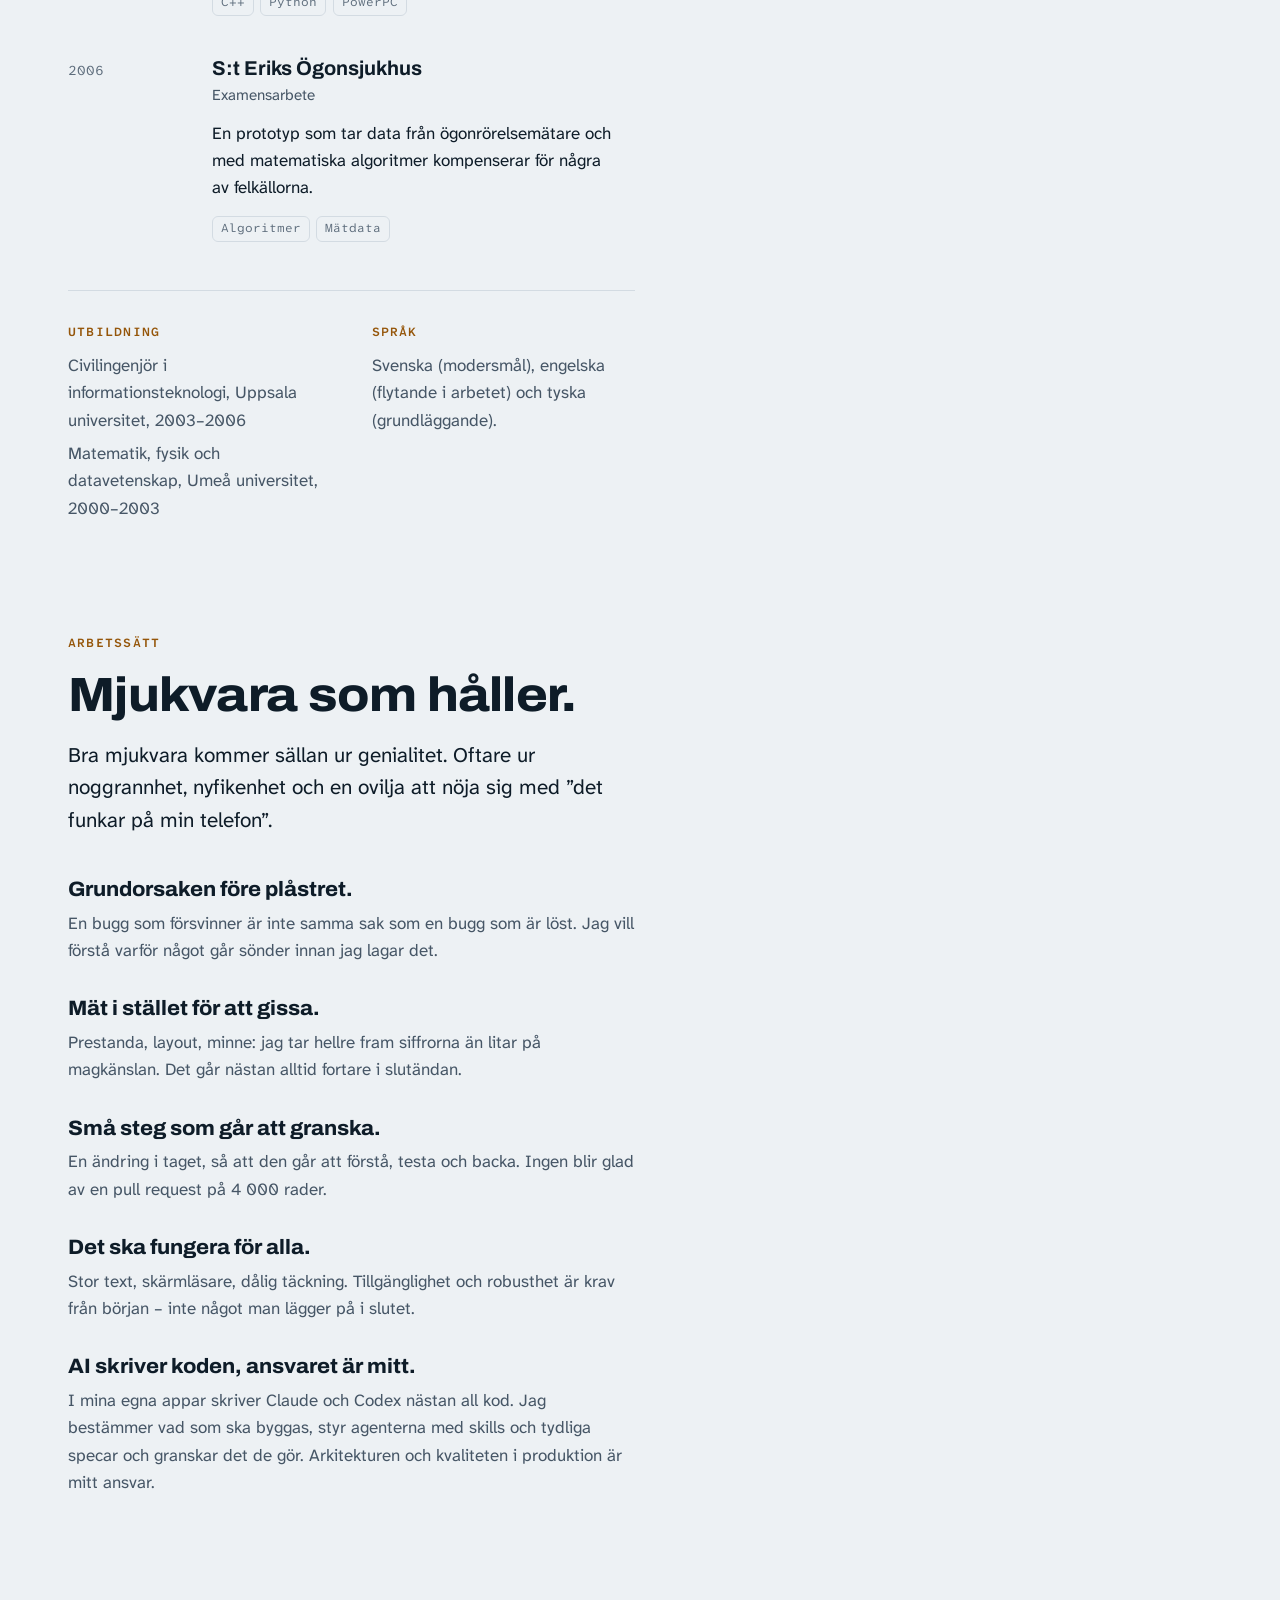
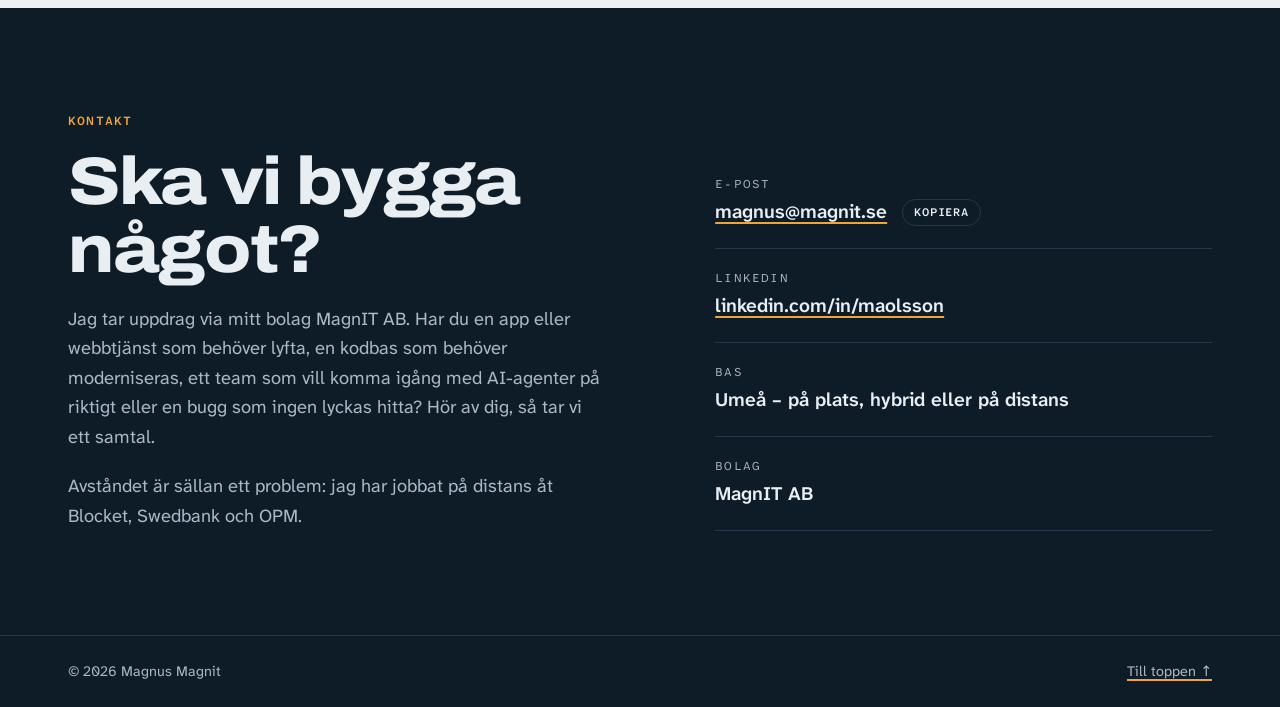
==== commit 18086745: "Add a Pile of Progress landing page at /pileofprogress/ The page pitches the miniature tracker, expl" ====
--- a/index.html
+++ b/index.html
@@ -115,6 +115,10 @@
               <p>Övningsspelare för musiker: sänk tempot utan att byta tonart, loopa det svåra partiet och hoppa över det du inte spelar.</p>
             </li>
             <li class="app" data-radar="rn ts ai">
+              <h3><a href="pileofprogress/">Pile of Progress</a><span class="stores"><a class="store" href="https://apps.apple.com/se/app/pile-of-progress/id6836416920" aria-label="Pile of Progress i App Store"><svg class="store-icon" aria-hidden="true" focusable="false"><use href="#icon-apple"/></svg></a><a class="store" href="https://play.google.com/store/apps/details?id=com.magnit.pileofprogress" aria-label="Pile of Progress på Google Play"><svg class="store-icon" aria-hidden="true" focusable="false"><use href="#icon-android"/></svg></a></span></h3>
+              <p>Håller koll på hur långt varje miniatyr har kommit, från gjutram till färdigmålad. Helt offline.</p>
+            </li>
+            <li class="app" data-radar="rn ts ai">
               <h3>Homey<span class="stores"><a class="store" href="https://apps.apple.com/se/app/homey-home-projects-docs/id6829773372" aria-label="Homey i App Store"><svg class="store-icon" aria-hidden="true" focusable="false"><use href="#icon-apple"/></svg></a><a class="store" href="https://play.google.com/store/apps/details?id=com.magnit.homey" aria-label="Homey på Google Play"><svg class="store-icon" aria-hidden="true" focusable="false"><use href="#icon-android"/></svg></a></span></h3>
               <p>Håller ordning på projekten i ditt hem, helt utan konto.</p>
             </li>
@@ -147,7 +151,7 @@
           <div class="skills" data-kicker="Kompetens">
             <div class="skill" data-radar="ai">
               <h3>AI-driven utveckling</h3>
-              <p>Repa, NoteBack, JoinUp, Homey och iBlandbandet är nästan helt skrivna av Claude och Codex. Min roll är att styra: jag formulerar spec och tickets, driver agenterna med skills för tester, felsökning och kodgranskning och granskar resultatet innan det når användarna. Det arbetssättet hjälper jag gärna andra team att komma igång med.</p>
+              <p>Repa, Pile of Progress, NoteBack, JoinUp, Homey och iBlandbandet är nästan helt skrivna av Claude och Codex. Min roll är att styra: jag formulerar spec och tickets, driver agenterna med skills för tester, felsökning och kodgranskning och granskar resultatet innan det når användarna. Det arbetssättet hjälper jag gärna andra team att komma igång med.</p>
               <ul class="tags"><li>Claude Code</li><li>Codex</li><li>Skills</li><li>Spec och tickets</li><li>TDD</li><li>Kodgranskning</li></ul>
             </div>
             <div class="skill" data-radar="ios objc swift rn android">
@@ -203,7 +207,7 @@
                 <h3 class="job-org">Egna produkter</h3>
                 <p class="job-role">Från idé till release · i dag via MagnIT AB</p>
                 <p>Nettolön<span class="stores"><a class="store" href="https://apps.apple.com/se/app/nettol%C3%B6n/id955492391" aria-label="Nettolön i App Store"><svg class="store-icon" aria-hidden="true" focusable="false"><use href="#icon-apple"/></svg></a></span> räknar ut vad lönen kostar bolaget och vad som blir kvar efter skatt. Visualised Audio<span class="stores"><a class="store" href="https://apps.apple.com/se/app/visualised-audio/id1111275756" aria-label="Visualised Audio i App Store"><svg class="store-icon" aria-hidden="true" focusable="false"><use href="#icon-apple"/></svg></a></span> känner igen toner i realtid och visar övertonerna när du spelar – signalbehandling i fickan. Båda har legat i App Store i över tio år.</p>
-                <p>De senaste apparna är nästan helt skrivna av AI-agenter. <a href="repa/">Repa</a><span class="stores"><a class="store" href="https://apps.apple.com/se/app/repa-music-practice/id6836238787" aria-label="Repa i App Store"><svg class="store-icon" aria-hidden="true" focusable="false"><use href="#icon-apple"/></svg></a></span> är en övningsspelare för iPhone och iPad: den sänker tempot utan att byta tonart, loopar det svåra partiet utan glapp och minns allt per låt. NoteBack lär dig spela på gehör: den spelar en melodi, lyssnar när du spelar den på ditt instrument och ger direkt återkoppling. <a href="joinup/">JoinUp</a><span class="stores"><a class="store" href="https://apps.apple.com/se/app/joinup-local-games/id6820418664" aria-label="JoinUp i App Store"><svg class="store-icon" aria-hidden="true" focusable="false"><use href="#icon-apple"/></svg></a><a class="store" href="https://play.google.com/store/apps/details?id=com.magnit.joinup" aria-label="JoinUp på Google Play"><svg class="store-icon" aria-hidden="true" focusable="false"><use href="#icon-android"/></svg></a></span> samlar spelare till brädspel, kortspel och figurspel. Homey<span class="stores"><a class="store" href="https://apps.apple.com/se/app/homey-home-projects-docs/id6829773372" aria-label="Homey i App Store"><svg class="store-icon" aria-hidden="true" focusable="false"><use href="#icon-apple"/></svg></a><a class="store" href="https://play.google.com/store/apps/details?id=com.magnit.homey" aria-label="Homey på Google Play"><svg class="store-icon" aria-hidden="true" focusable="false"><use href="#icon-android"/></svg></a></span> håller ordning på projekten i ditt hem, helt utan konto. <a href="https://www.iblandbandet.se/app/">iBlandbandet</a> ger medlemmarna i jazzpopensemblen med samma namn reptider, chatt, noter och ljudfiler i en installerbar webbapp.</p>
+                <p>De senaste apparna är nästan helt skrivna av AI-agenter. <a href="repa/">Repa</a><span class="stores"><a class="store" href="https://apps.apple.com/se/app/repa-music-practice/id6836238787" aria-label="Repa i App Store"><svg class="store-icon" aria-hidden="true" focusable="false"><use href="#icon-apple"/></svg></a></span> är en övningsspelare för iPhone och iPad: den sänker tempot utan att byta tonart, loopar det svåra partiet utan glapp och minns allt per låt. <a href="pileofprogress/">Pile of Progress</a><span class="stores"><a class="store" href="https://apps.apple.com/se/app/pile-of-progress/id6836416920" aria-label="Pile of Progress i App Store"><svg class="store-icon" aria-hidden="true" focusable="false"><use href="#icon-apple"/></svg></a><a class="store" href="https://play.google.com/store/apps/details?id=com.magnit.pileofprogress" aria-label="Pile of Progress på Google Play"><svg class="store-icon" aria-hidden="true" focusable="false"><use href="#icon-android"/></svg></a></span> håller koll på hur långt varje figur i hobbyhögen har kommit, från gjutram till färdigmålad. NoteBack lär dig spela på gehör: den spelar en melodi, lyssnar när du spelar den på ditt instrument och ger direkt återkoppling. <a href="joinup/">JoinUp</a><span class="stores"><a class="store" href="https://apps.apple.com/se/app/joinup-local-games/id6820418664" aria-label="JoinUp i App Store"><svg class="store-icon" aria-hidden="true" focusable="false"><use href="#icon-apple"/></svg></a><a class="store" href="https://play.google.com/store/apps/details?id=com.magnit.joinup" aria-label="JoinUp på Google Play"><svg class="store-icon" aria-hidden="true" focusable="false"><use href="#icon-android"/></svg></a></span> samlar spelare till brädspel, kortspel och figurspel. Homey<span class="stores"><a class="store" href="https://apps.apple.com/se/app/homey-home-projects-docs/id6829773372" aria-label="Homey i App Store"><svg class="store-icon" aria-hidden="true" focusable="false"><use href="#icon-apple"/></svg></a><a class="store" href="https://play.google.com/store/apps/details?id=com.magnit.homey" aria-label="Homey på Google Play"><svg class="store-icon" aria-hidden="true" focusable="false"><use href="#icon-android"/></svg></a></span> håller ordning på projekten i ditt hem, helt utan konto. <a href="https://www.iblandbandet.se/app/">iBlandbandet</a> ger medlemmarna i jazzpopensemblen med samma namn reptider, chatt, noter och ljudfiler i en installerbar webbapp.</p>
                 <ul class="tags"><li>Swift</li><li>React Native</li><li>Expo</li><li>PWA</li><li>Ljudanalys</li><li>Claude Code</li><li>Codex</li></ul>
               </div>
             </li>
--- a/styles.css
+++ b/styles.css
@@ -1773,3 +1773,284 @@
     animation: none;
   }
 }
+
+/* Pile of Progress page: the app's navy icon ground, its blue accent and its red-to-green Stage colours */
+
+.pop-page {
+  --ground: #f5f4f1;
+  --surface: #ffffff;
+  --ink: #1e1f24;
+  --ink-soft: #5d6069;
+  --ink-faint: #5d6069;
+  --line: #dddbd5;
+  --amber: #2f5d8a;
+  --amber-ink: #2f5d8a;
+  --pop-hero-top: #26334a;
+  --pop-hero-bottom: #161d2b;
+  --pop-ink: #ecedef;
+  --pop-blue: #8fb8e6;
+  --pop-deep: #121316;
+  --pop-card: #1d1f23;
+  --pop-row: #26292e;
+  --pop-red: #c62828;
+  --pop-green: #2e7d32;
+}
+
+@media (prefers-color-scheme: dark) {
+  :root:not([data-theme="light"]) .pop-page {
+    --ground: #121316;
+    --surface: #1d1f23;
+    --ink: #ecedef;
+    --ink-soft: #a4a8b1;
+    --ink-faint: #a4a8b1;
+    --line: #33363c;
+    --amber: #8fb8e6;
+    --amber-ink: #8fb8e6;
+    --pop-hero-top: #1e283a;
+    --pop-hero-bottom: #121316;
+  }
+}
+
+:root[data-theme="dark"] .pop-page {
+  --ground: #121316;
+  --surface: #1d1f23;
+  --ink: #ecedef;
+  --ink-soft: #a4a8b1;
+  --ink-faint: #a4a8b1;
+  --line: #33363c;
+  --amber: #8fb8e6;
+  --amber-ink: #8fb8e6;
+  --pop-hero-top: #1e283a;
+  --pop-hero-bottom: #121316;
+}
+
+.pop-page {
+  background: var(--ground);
+}
+
+.pop-hero {
+  background: linear-gradient(180deg, var(--pop-hero-top), var(--pop-hero-bottom));
+  color: var(--pop-ink);
+}
+
+.pop-hero :focus-visible {
+  outline-color: var(--pop-blue);
+}
+
+.pop-brand img {
+  width: 2rem;
+  height: 2rem;
+  border-radius: 8px;
+}
+
+.pop-header-link {
+  font-size: 0.95rem;
+  font-weight: 600;
+  text-decoration-color: var(--pop-blue);
+}
+
+.pop-hero-inner {
+  display: grid;
+  gap: 2.5rem;
+  align-items: center;
+  padding-block: clamp(1.5rem, 5vw, 3.5rem) clamp(3rem, 8vw, 5.5rem);
+}
+
+@media (min-width: 900px) {
+  .pop-hero-inner {
+    grid-template-columns: minmax(0, 1.15fr) minmax(0, 0.85fr);
+    gap: clamp(3rem, 6vw, 5rem);
+  }
+}
+
+.pop-hero .eyebrow {
+  color: var(--pop-blue);
+}
+
+.pop-hero h1 {
+  font-size: clamp(2.4rem, 1.5rem + 3.8vw, 4.3rem);
+  font-stretch: 112%;
+  font-weight: 800;
+  line-height: 1.02;
+  letter-spacing: -0.022em;
+}
+
+.pop-hero .lead {
+  margin-top: 1.5rem;
+  color: var(--pop-ink);
+}
+
+.pop-store {
+  background: var(--pop-blue);
+  color: var(--pop-deep);
+}
+
+.pop-store:hover {
+  background: var(--pop-ink);
+}
+
+.pop-store .store-icon {
+  width: 1.15em;
+  height: 1.15em;
+}
+
+.pop-availability {
+  margin-top: 1rem;
+  font-size: 0.95rem;
+  color: color-mix(in srgb, var(--pop-ink) 78%, transparent);
+}
+
+.pop-card {
+  width: min(100%, 26rem);
+  margin: 0 auto;
+}
+
+.pop-card svg {
+  display: block;
+  width: 100%;
+  height: auto;
+  filter: drop-shadow(0 18px 40px rgb(0 0 0 / 0.35));
+}
+
+.pop-card text {
+  font-family: var(--font-body);
+  dominant-baseline: central;
+}
+
+.pop-card-bg {
+  fill: var(--pop-deep);
+}
+
+.pop-card-name {
+  font-size: 17px;
+  font-weight: 700;
+  text-anchor: middle;
+  fill: var(--pop-ink);
+}
+
+.pop-card-big {
+  font-family: var(--font-display);
+  font-size: 30px;
+  font-weight: 800;
+  text-anchor: middle;
+  fill: #ffffff;
+}
+
+.pop-card-small {
+  font-size: 13px;
+  font-weight: 600;
+  text-anchor: middle;
+  fill: #ffffff;
+}
+
+.pop-stage-row {
+  fill: var(--pop-row);
+}
+
+.pop-stage-edge {
+  fill: var(--stage);
+}
+
+.pop-stage-count {
+  font-family: var(--font-display);
+  font-size: 20px;
+  font-weight: 800;
+  text-anchor: middle;
+  fill: var(--pop-ink);
+}
+
+.pop-stage-name {
+  font-size: 16px;
+  font-weight: 600;
+  fill: var(--pop-ink);
+}
+
+.pop-stage-share {
+  font-family: var(--font-mono);
+  font-size: 13px;
+  text-anchor: end;
+  fill: #a4a8b1;
+}
+
+.pop-section {
+  max-width: calc(64rem + 2 * var(--gutter));
+  padding-top: clamp(3.5rem, 9vw, 6rem);
+}
+
+.pop-section h2 {
+  font-size: clamp(1.9rem, 1.4rem + 2vw, 2.75rem);
+  font-stretch: 108%;
+  font-weight: 780;
+  line-height: 1.05;
+  letter-spacing: -0.015em;
+}
+
+.pop-steps,
+.pop-features {
+  display: grid;
+  grid-template-columns: repeat(auto-fit, minmax(min(100%, 16rem), 1fr));
+  gap: 2rem 2.5rem;
+  margin: 2rem 0 0;
+  padding: 0;
+  list-style: none;
+}
+
+.pop-steps {
+  counter-reset: step;
+}
+
+.pop-steps li {
+  counter-increment: step;
+  padding-top: 1rem;
+  border-top: 3px solid;
+  border-image: linear-gradient(90deg, var(--pop-red), var(--pop-green)) 1;
+}
+
+.pop-steps li::before {
+  content: "0" counter(step);
+  display: block;
+  margin-bottom: 0.5rem;
+  font-family: var(--font-mono);
+  font-size: 0.85rem;
+  font-weight: 600;
+  letter-spacing: 0.1em;
+  color: var(--amber-ink);
+}
+
+.pop-features li {
+  padding-top: 1rem;
+  border-top: 1.5px solid var(--line);
+}
+
+.pop-steps h3,
+.pop-features h3 {
+  margin-bottom: 0.4rem;
+  font-size: 1.2rem;
+  font-weight: 700;
+  line-height: 1.25;
+}
+
+.pop-steps p,
+.pop-features p {
+  color: var(--ink-soft);
+}
+
+.pop-privacy {
+  padding-bottom: clamp(4rem, 10vw, 7rem);
+}
+
+.pop-privacy p {
+  max-width: 34em;
+  margin-top: 1rem;
+  font-size: 1.15rem;
+  color: var(--ink-soft);
+}
+
+.pop-footer-links {
+  display: flex;
+  flex-wrap: wrap;
+  gap: 0.5rem 1.5rem;
+  margin: 0;
+  padding: 0;
+  list-style: none;
+}
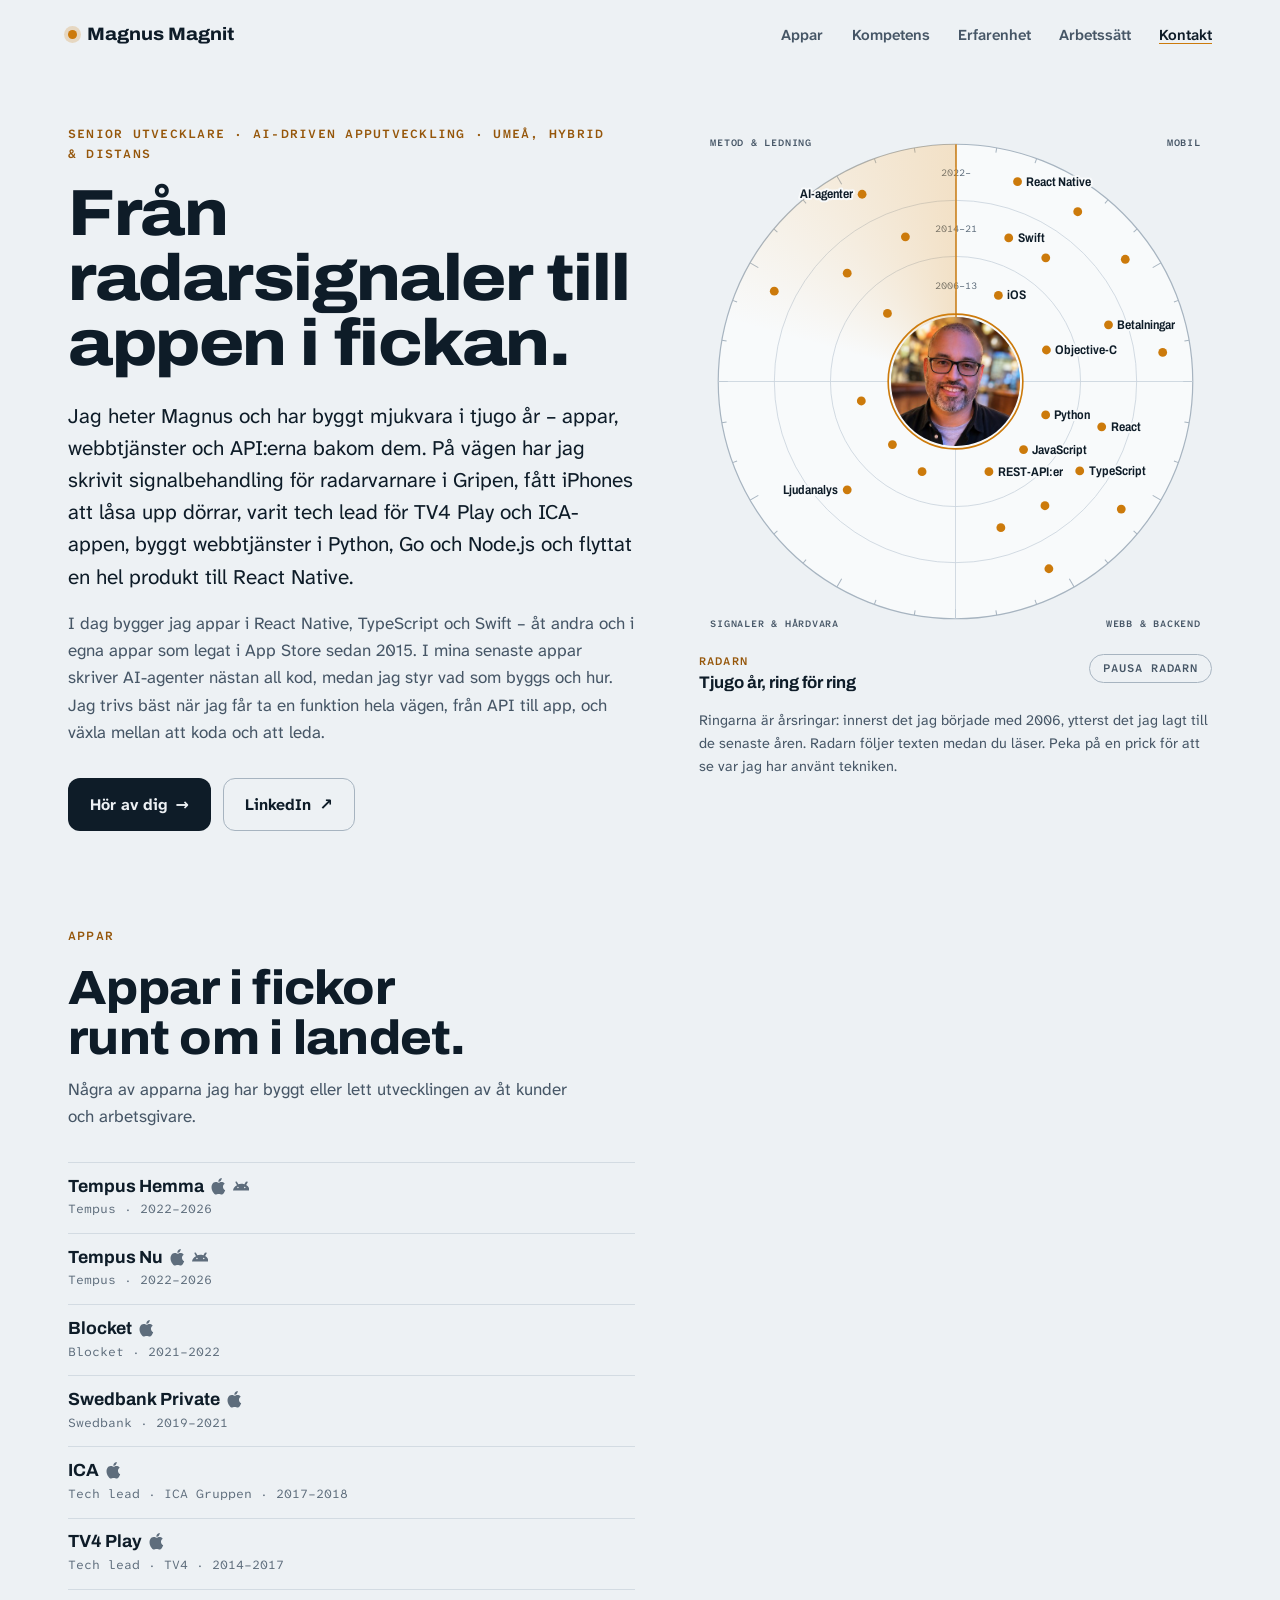
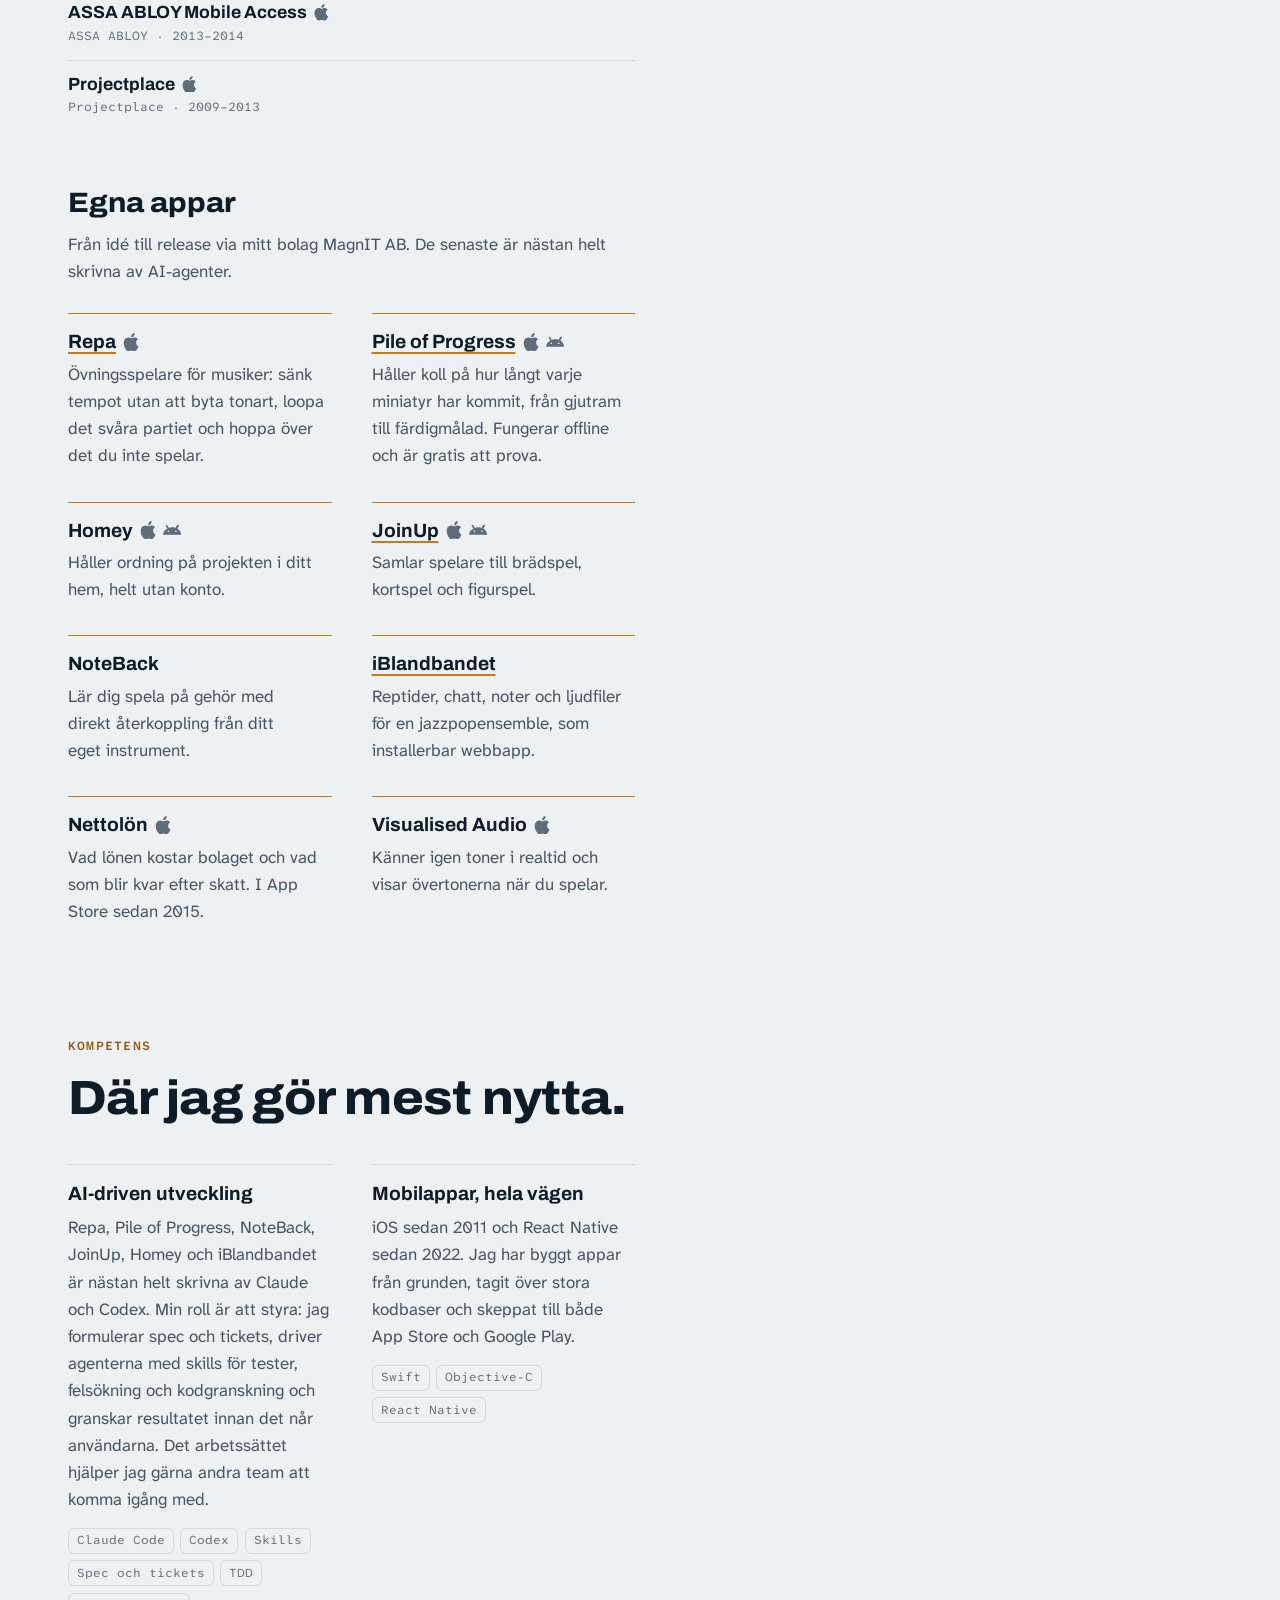
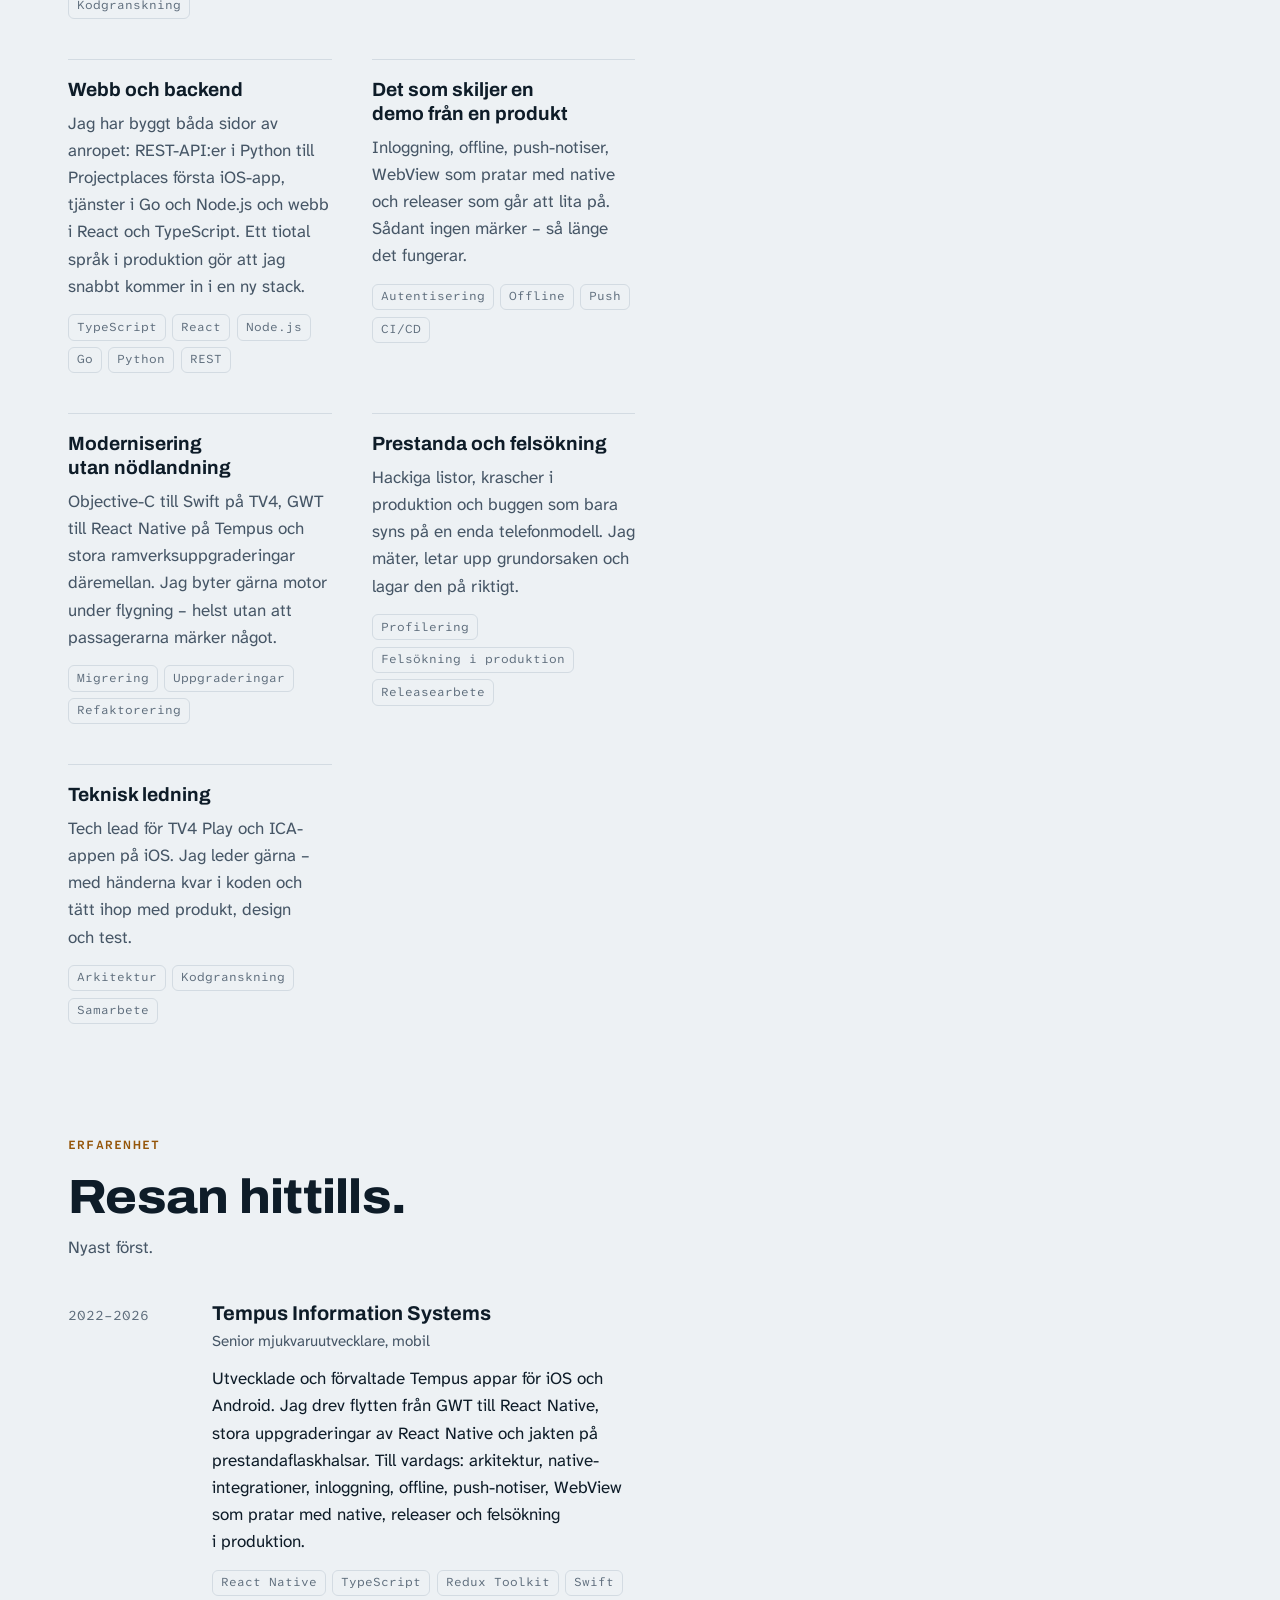
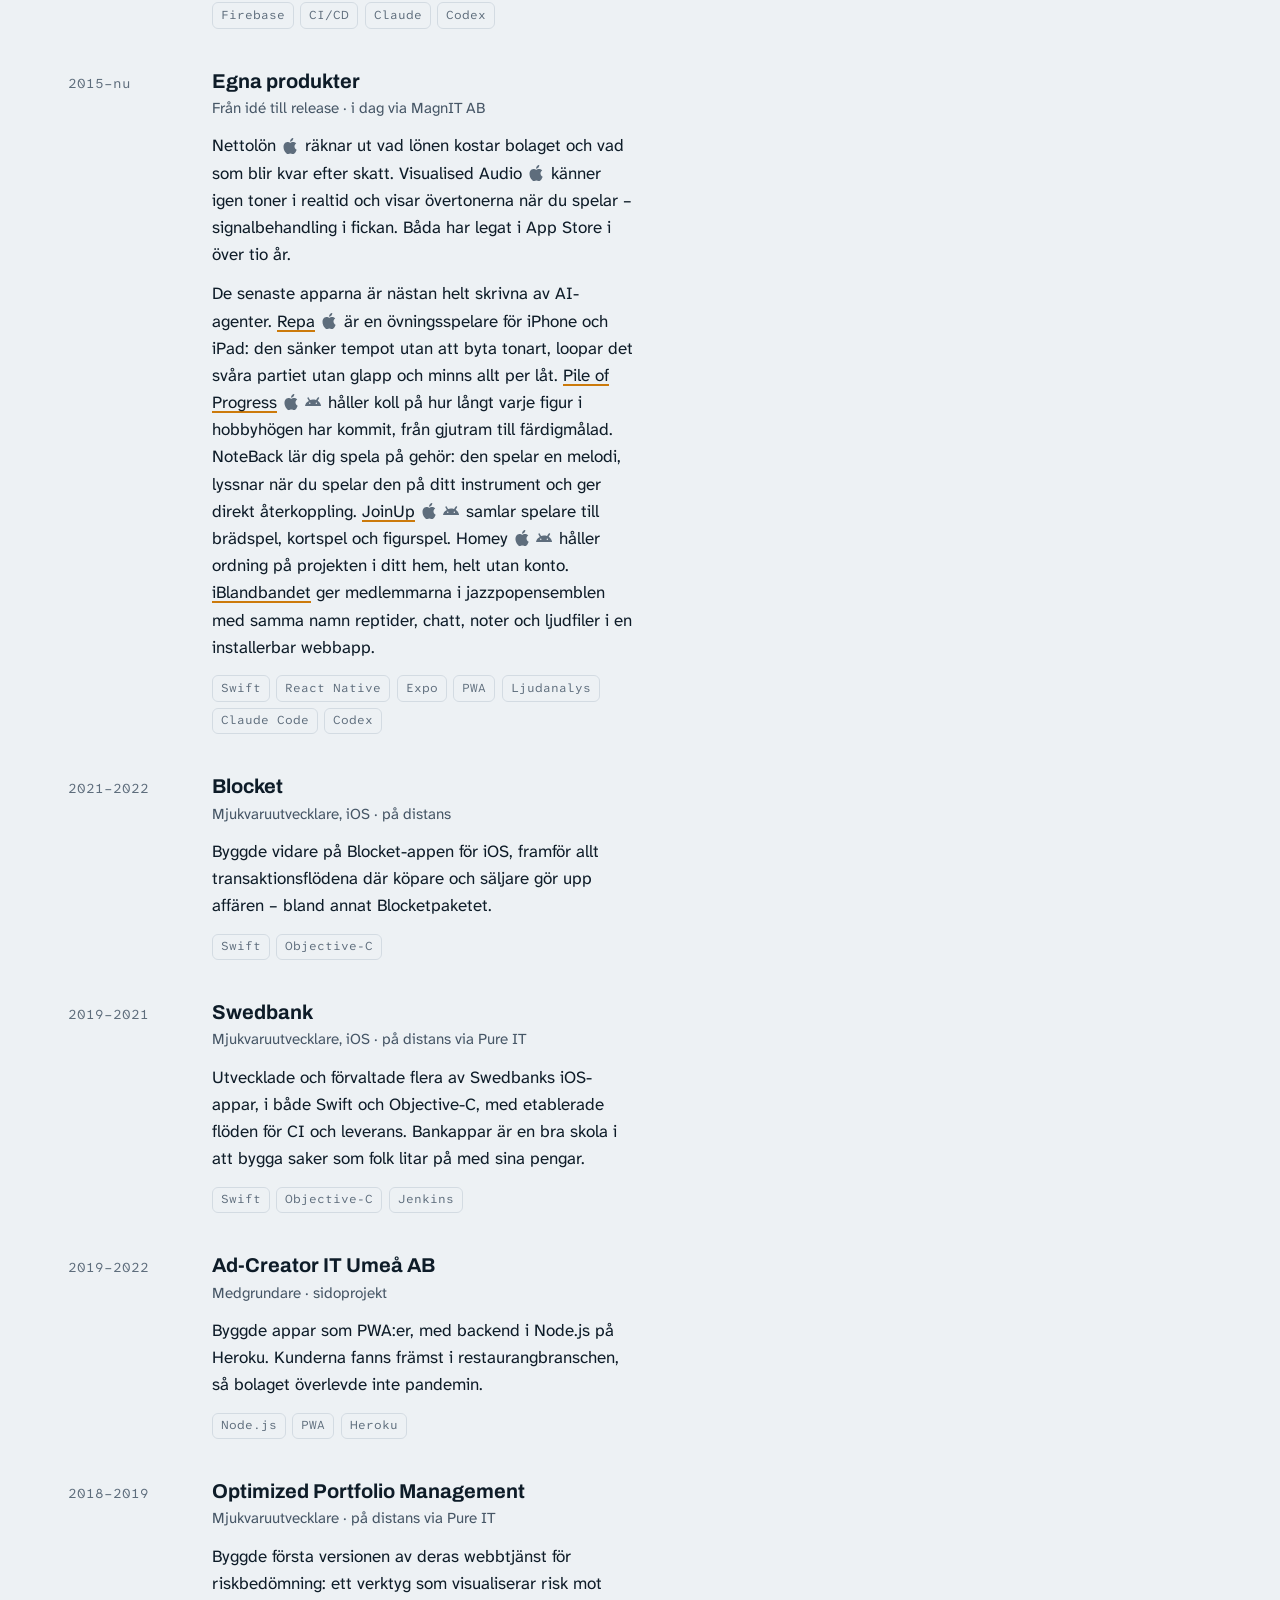
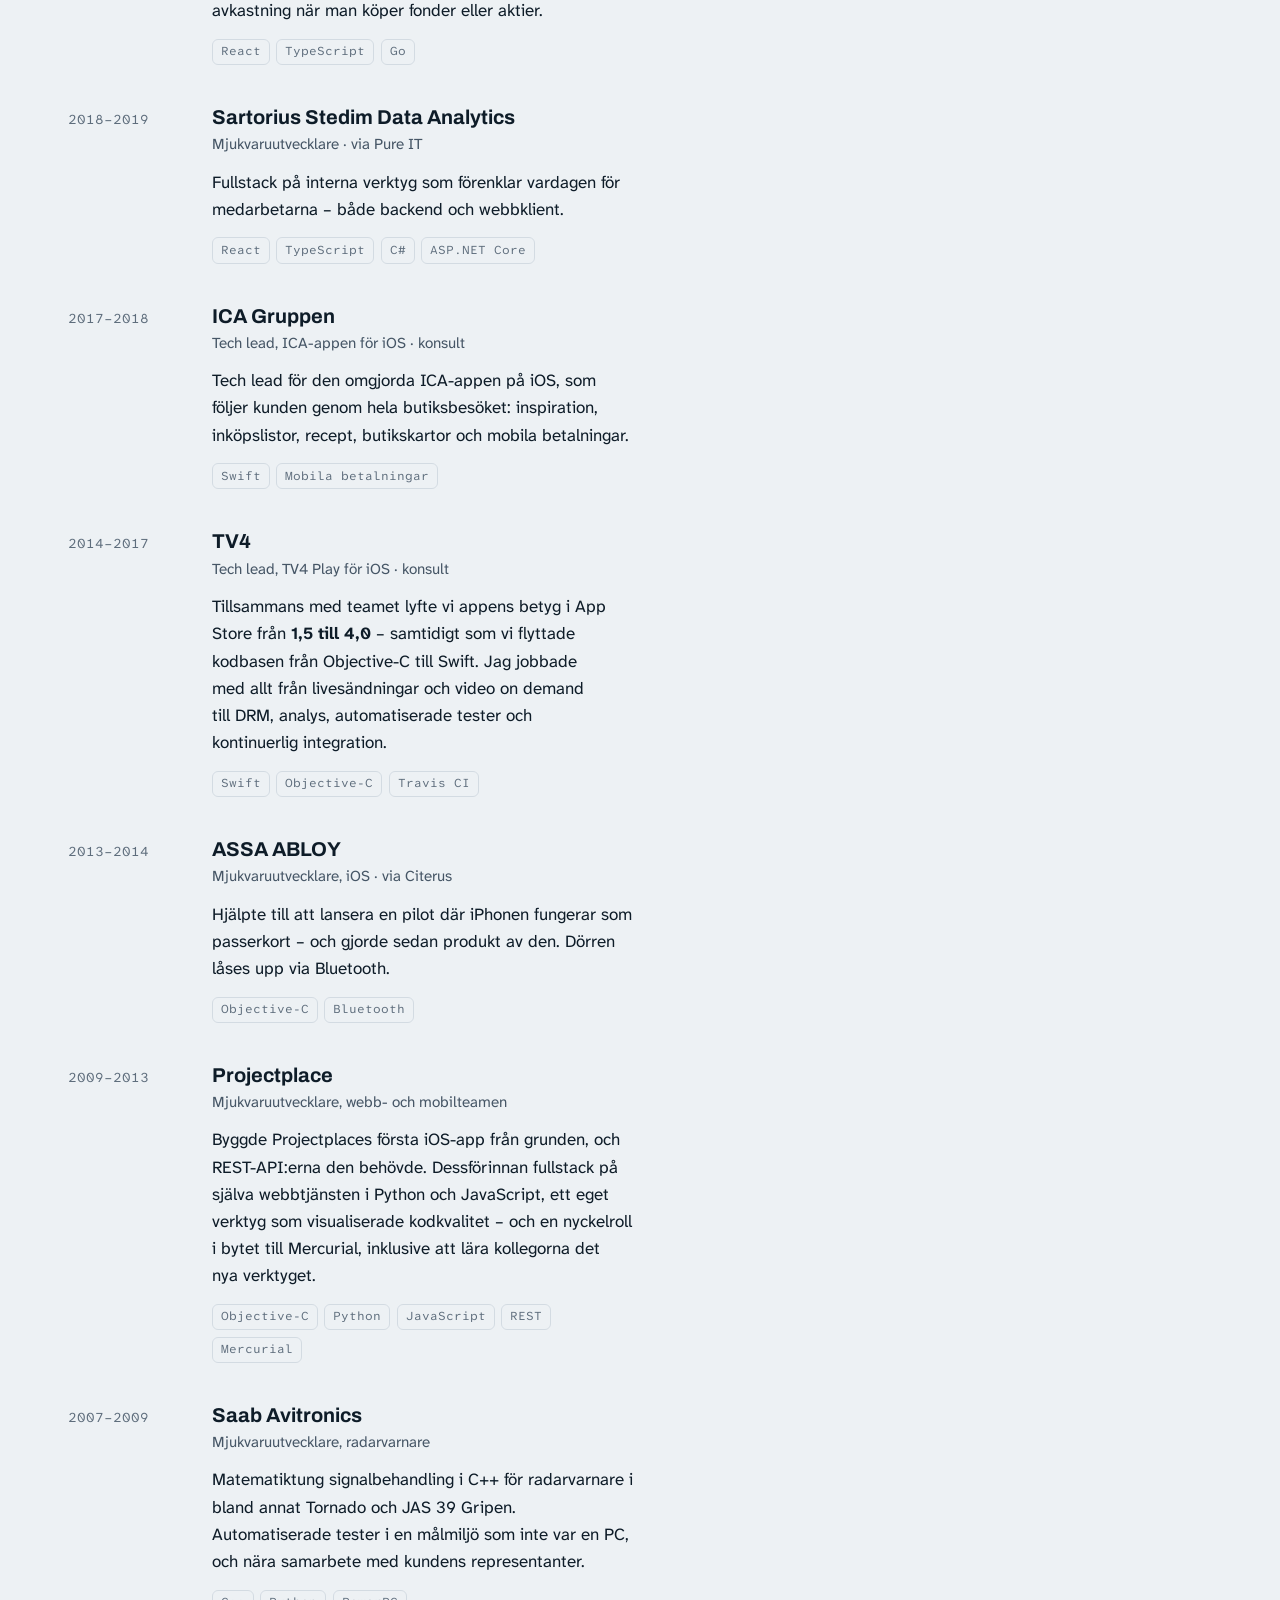
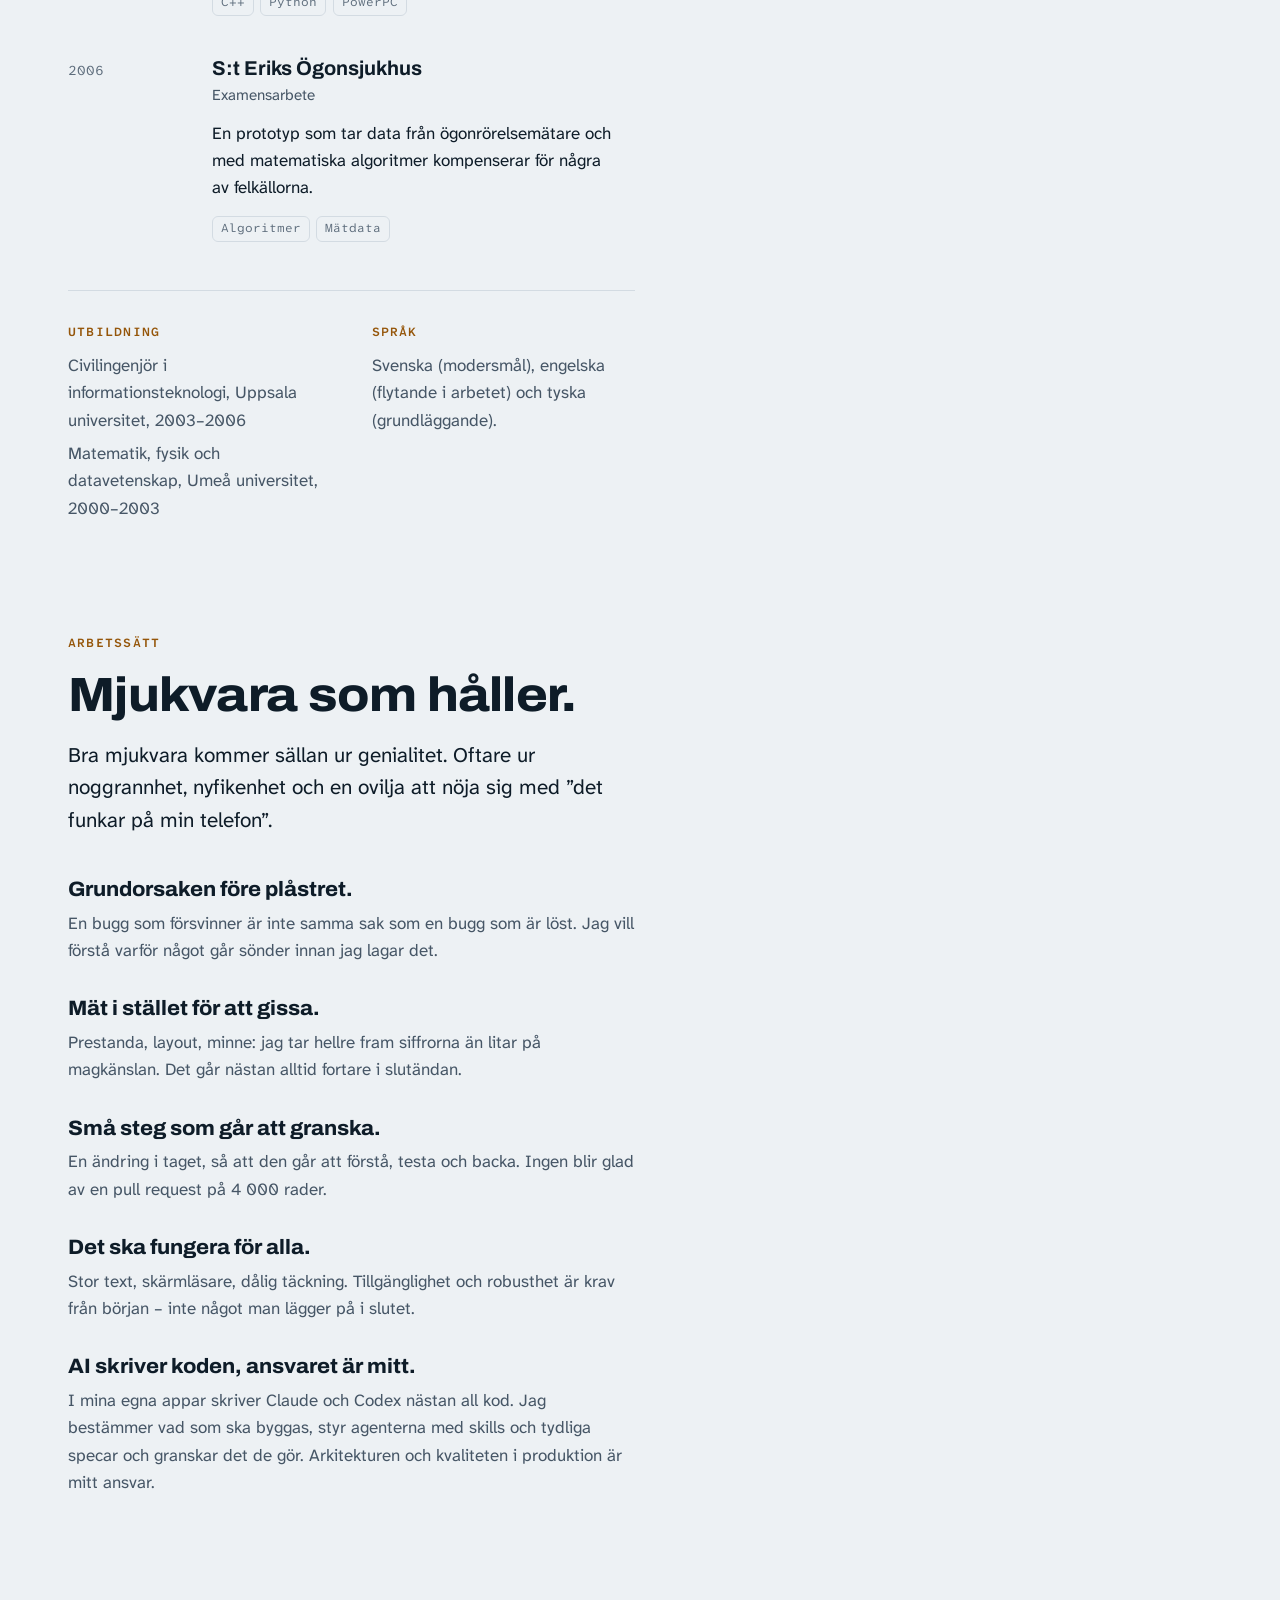
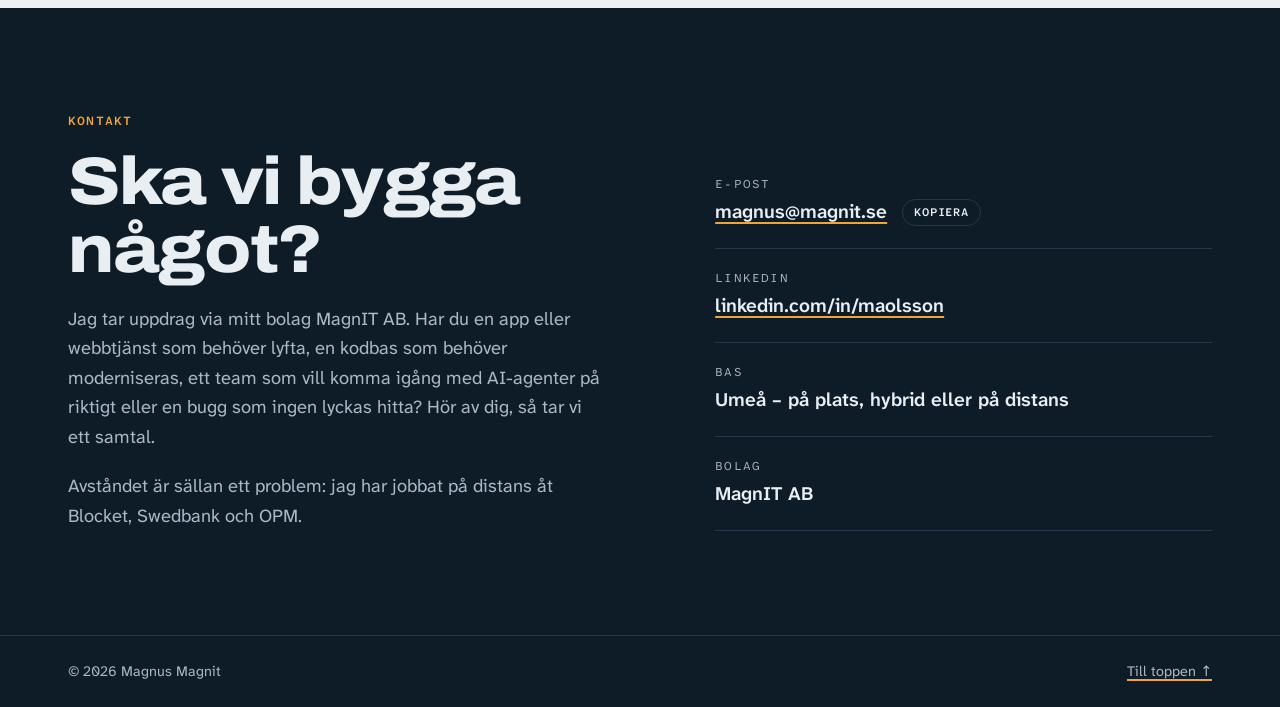
==== commit f3794499: "Pile of Progress page and privacy policy: free to try, one unlock purchase Goes live on release day," ====
--- a/index.html
+++ b/index.html
@@ -116,7 +116,7 @@
             </li>
             <li class="app" data-radar="rn ts ai">
               <h3><a href="pileofprogress/">Pile of Progress</a><span class="stores"><a class="store" href="https://apps.apple.com/se/app/pile-of-progress/id6836416920" aria-label="Pile of Progress i App Store"><svg class="store-icon" aria-hidden="true" focusable="false"><use href="#icon-apple"/></svg></a><a class="store" href="https://play.google.com/store/apps/details?id=com.magnit.pileofprogress" aria-label="Pile of Progress på Google Play"><svg class="store-icon" aria-hidden="true" focusable="false"><use href="#icon-android"/></svg></a></span></h3>
-              <p>Håller koll på hur långt varje miniatyr har kommit, från gjutram till färdigmålad. Helt offline.</p>
+              <p>Håller koll på hur långt varje miniatyr har kommit, från gjutram till färdigmålad. Fungerar offline och är gratis att prova.</p>
             </li>
             <li class="app" data-radar="rn ts ai">
               <h3>Homey<span class="stores"><a class="store" href="https://apps.apple.com/se/app/homey-home-projects-docs/id6829773372" aria-label="Homey i App Store"><svg class="store-icon" aria-hidden="true" focusable="false"><use href="#icon-apple"/></svg></a><a class="store" href="https://play.google.com/store/apps/details?id=com.magnit.homey" aria-label="Homey på Google Play"><svg class="store-icon" aria-hidden="true" focusable="false"><use href="#icon-android"/></svg></a></span></h3>
--- a/styles.css
+++ b/styles.css
@@ -2039,6 +2039,7 @@
   padding-bottom: clamp(4rem, 10vw, 7rem);
 }
 
+.pop-price p,
 .pop-privacy p {
   max-width: 34em;
   margin-top: 1rem;
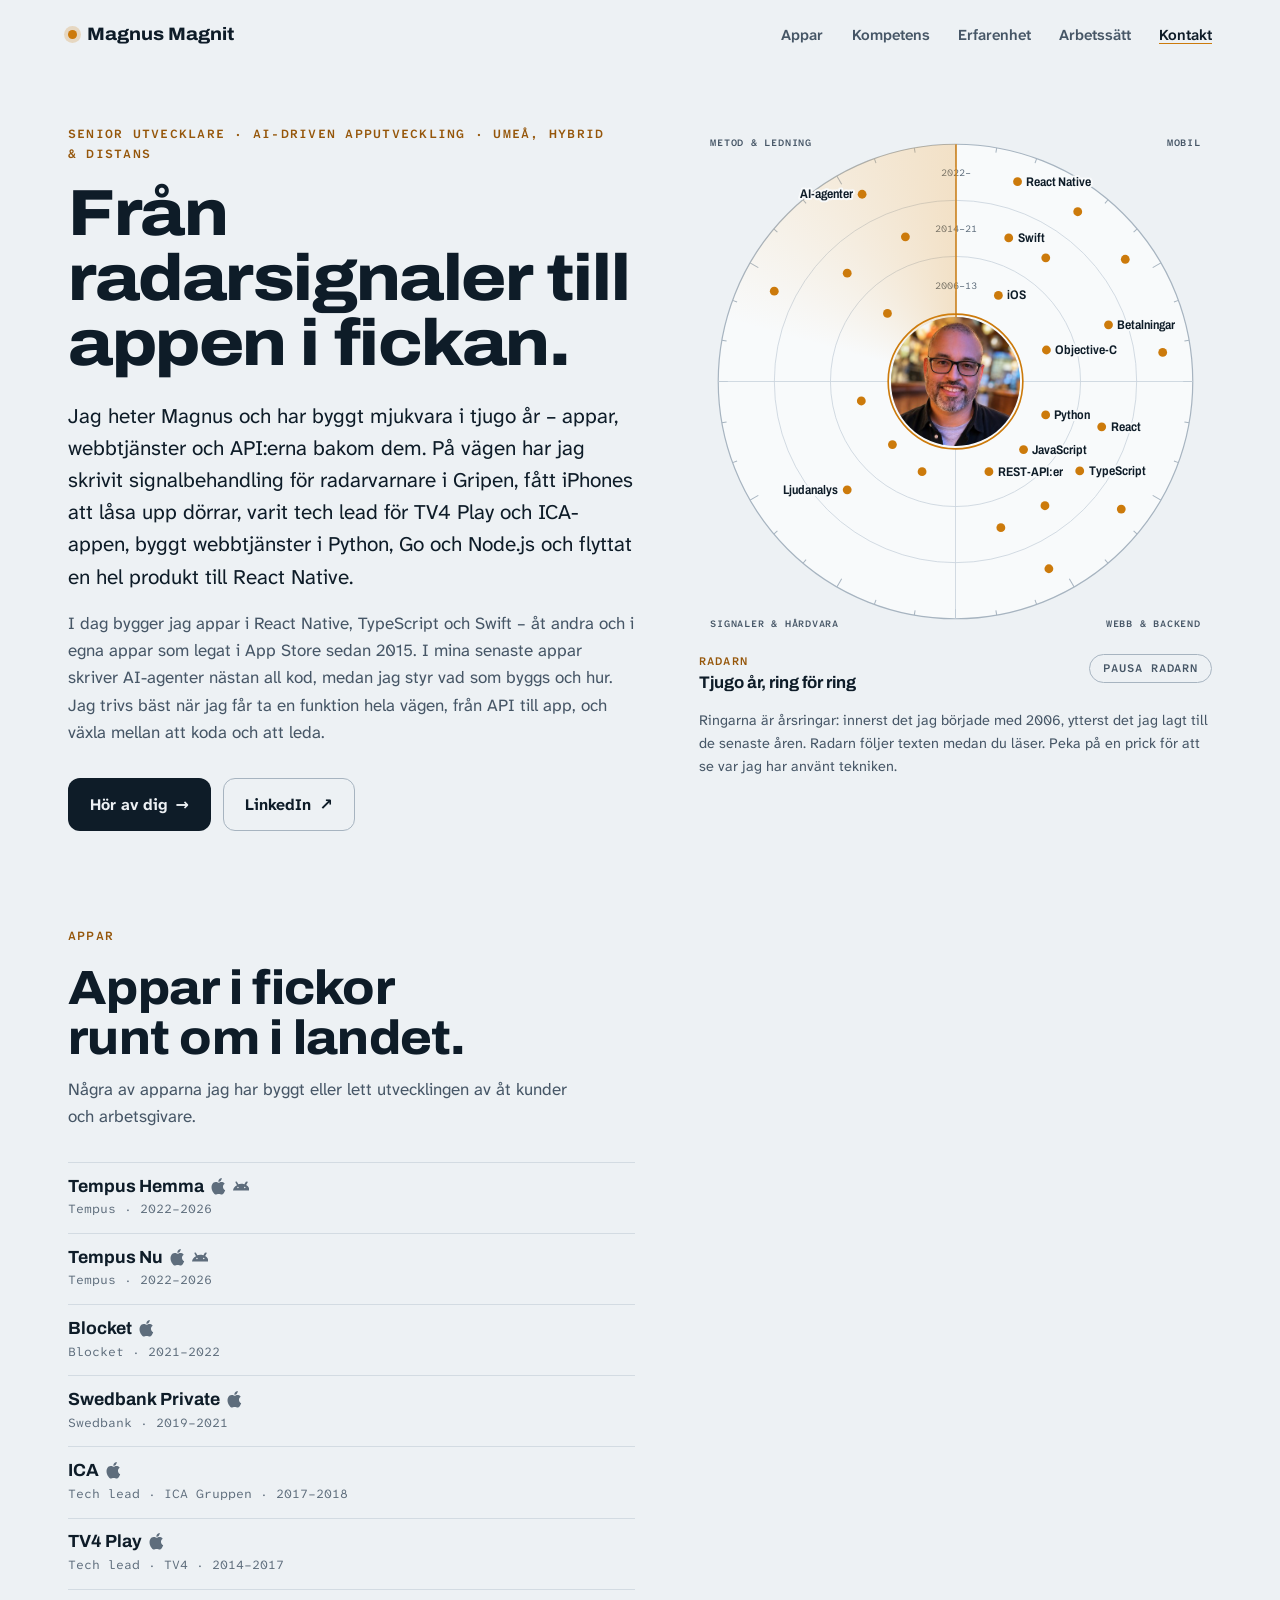
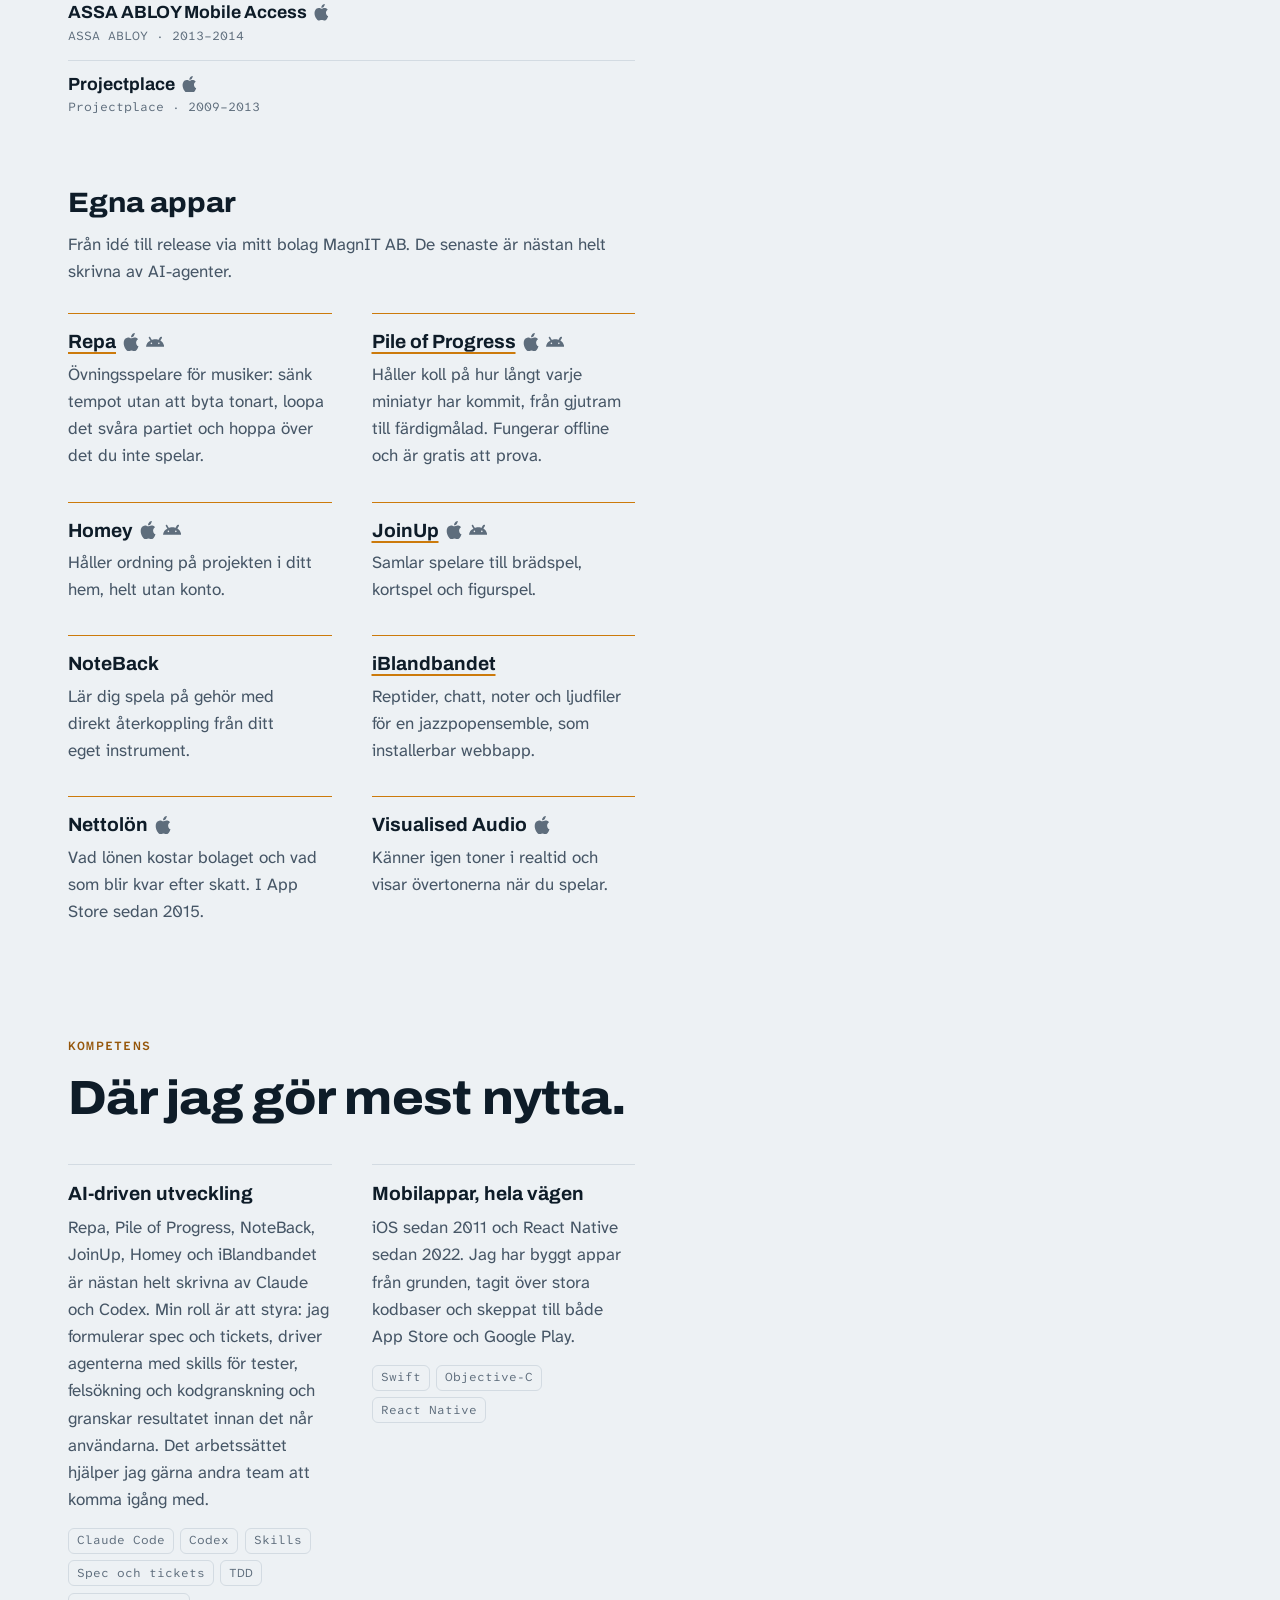
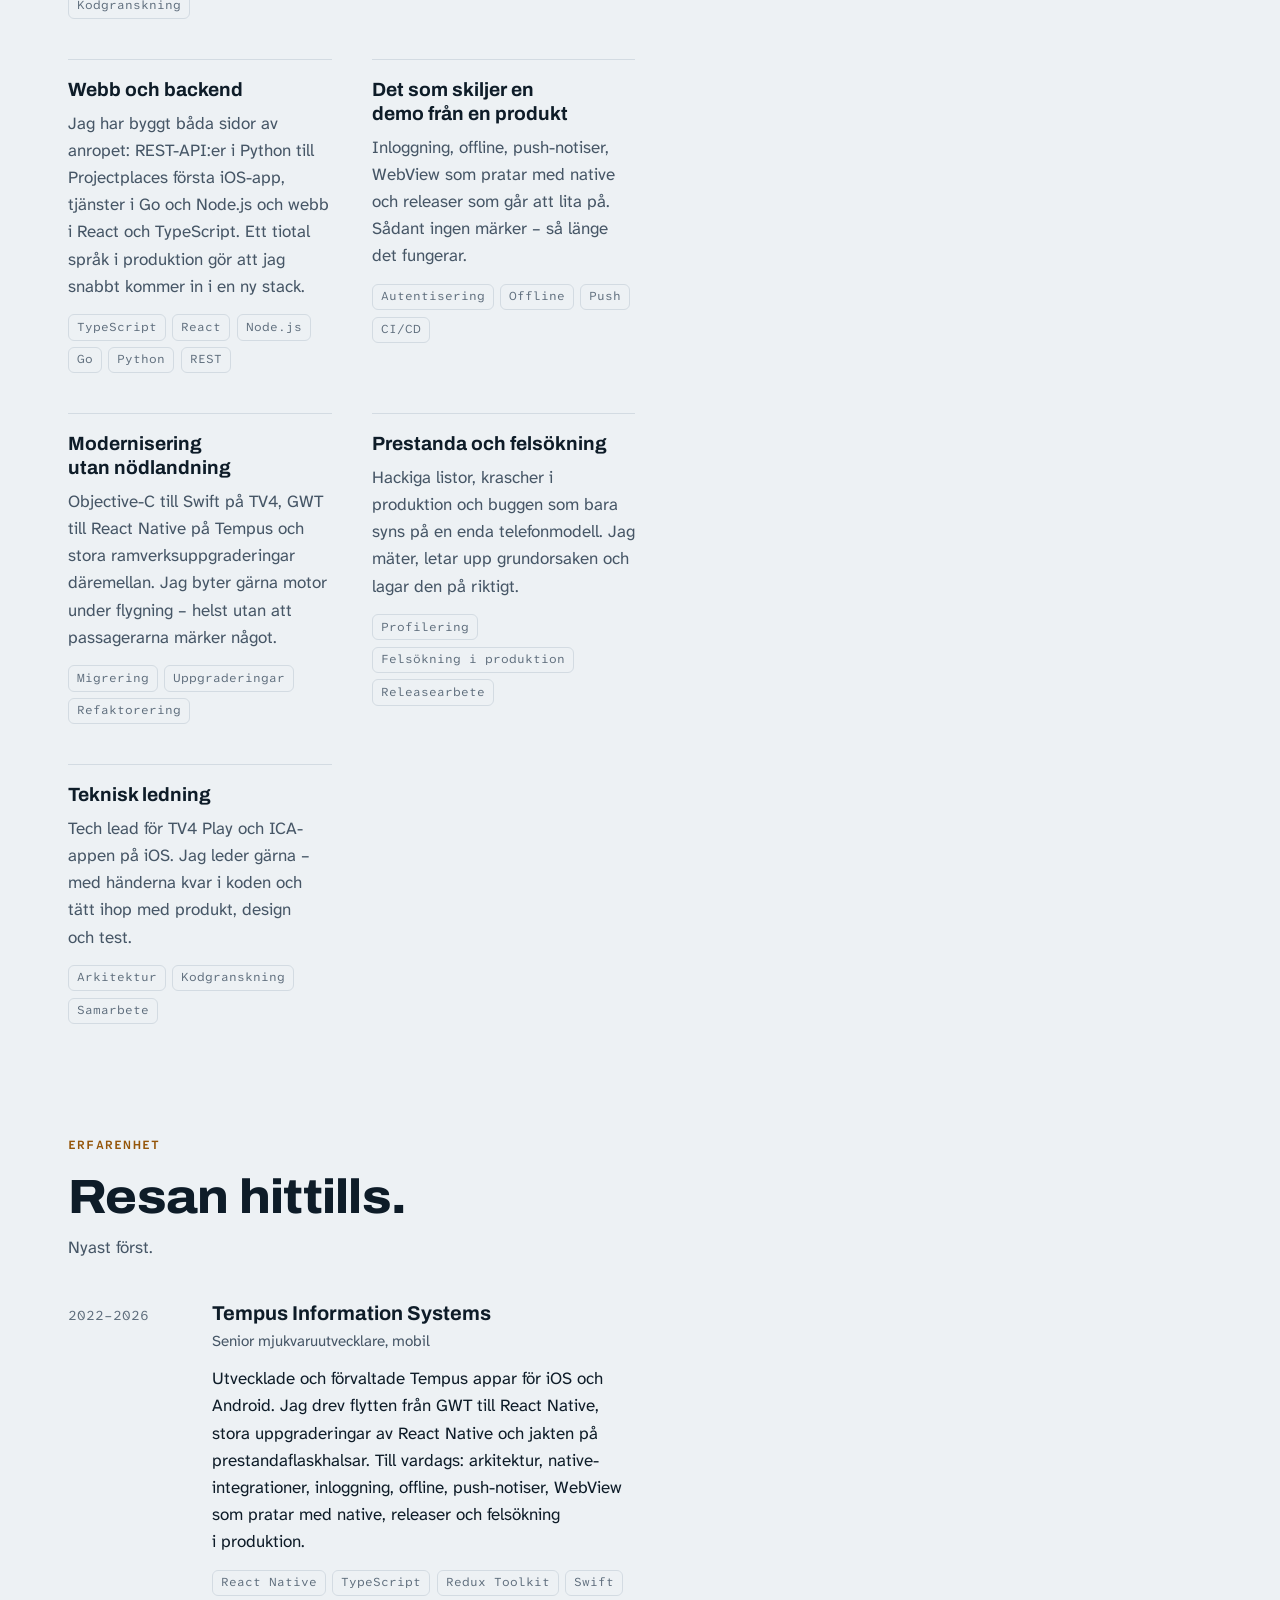
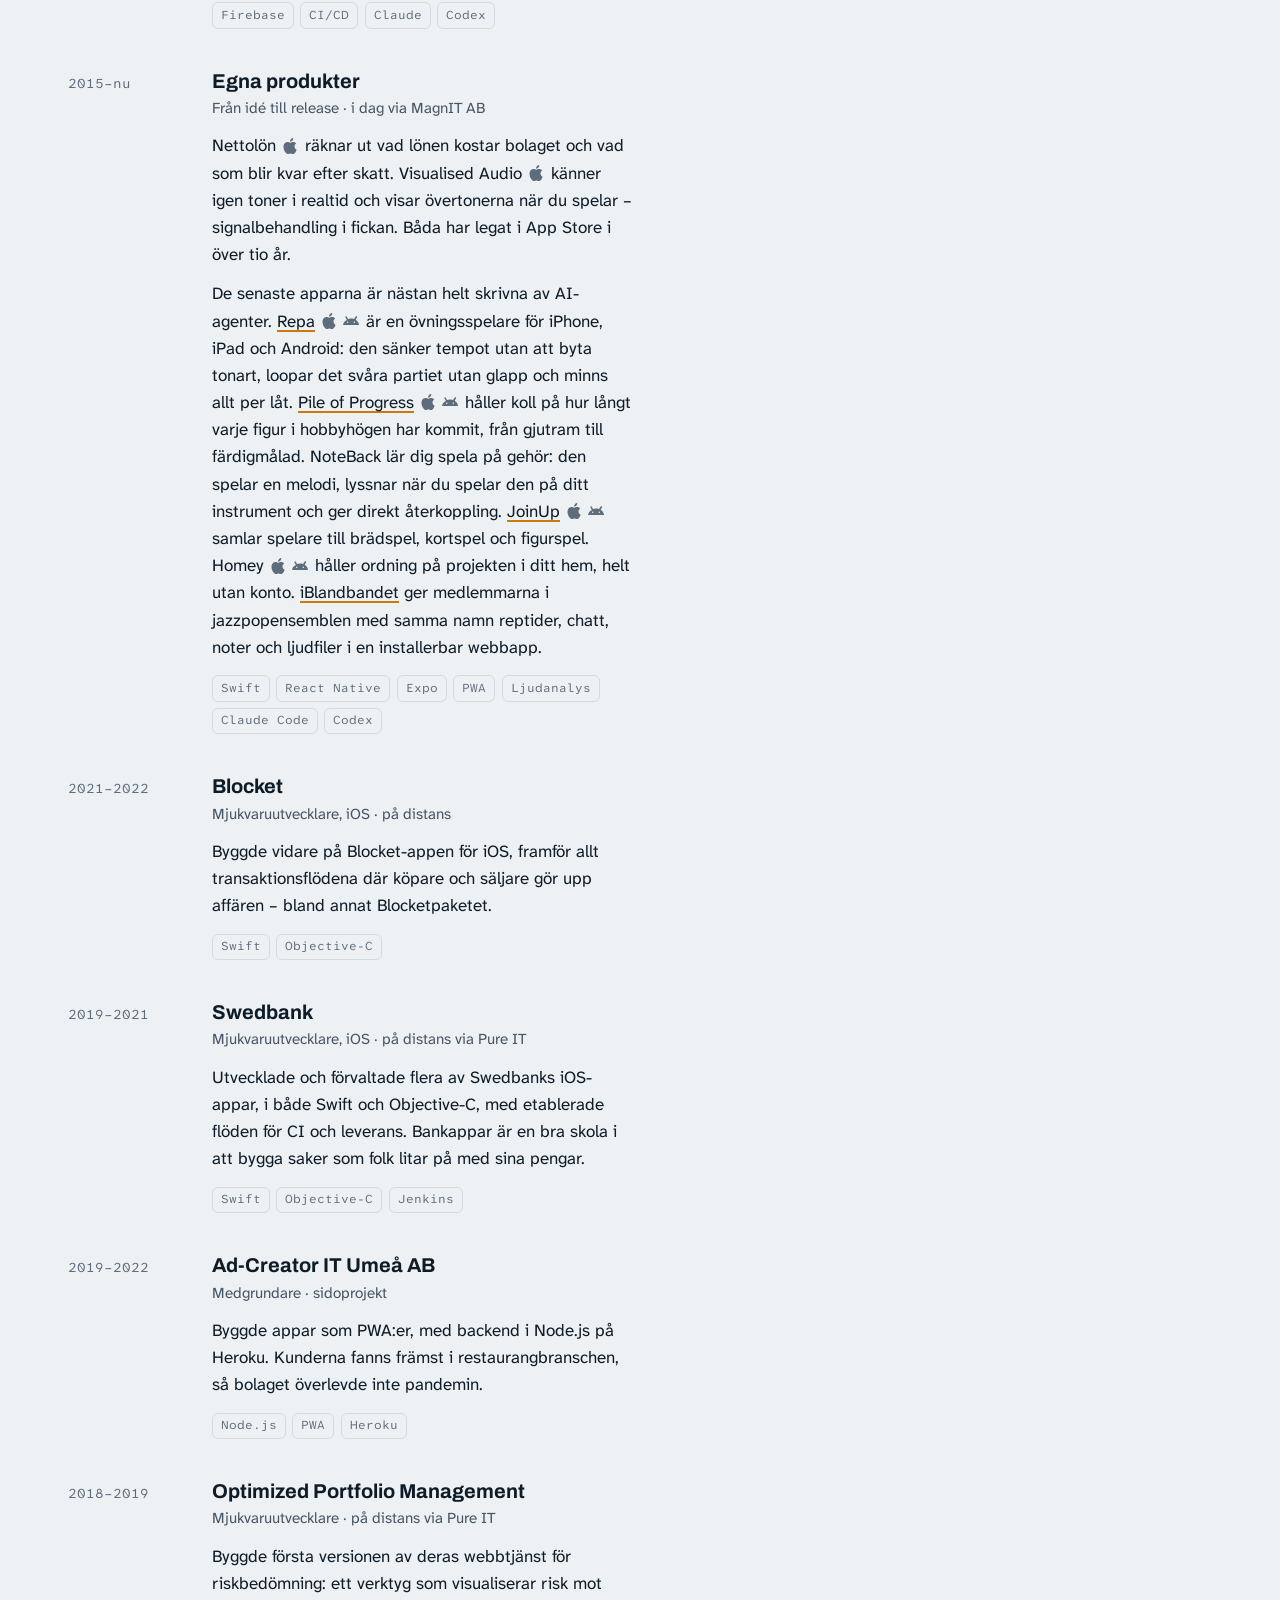
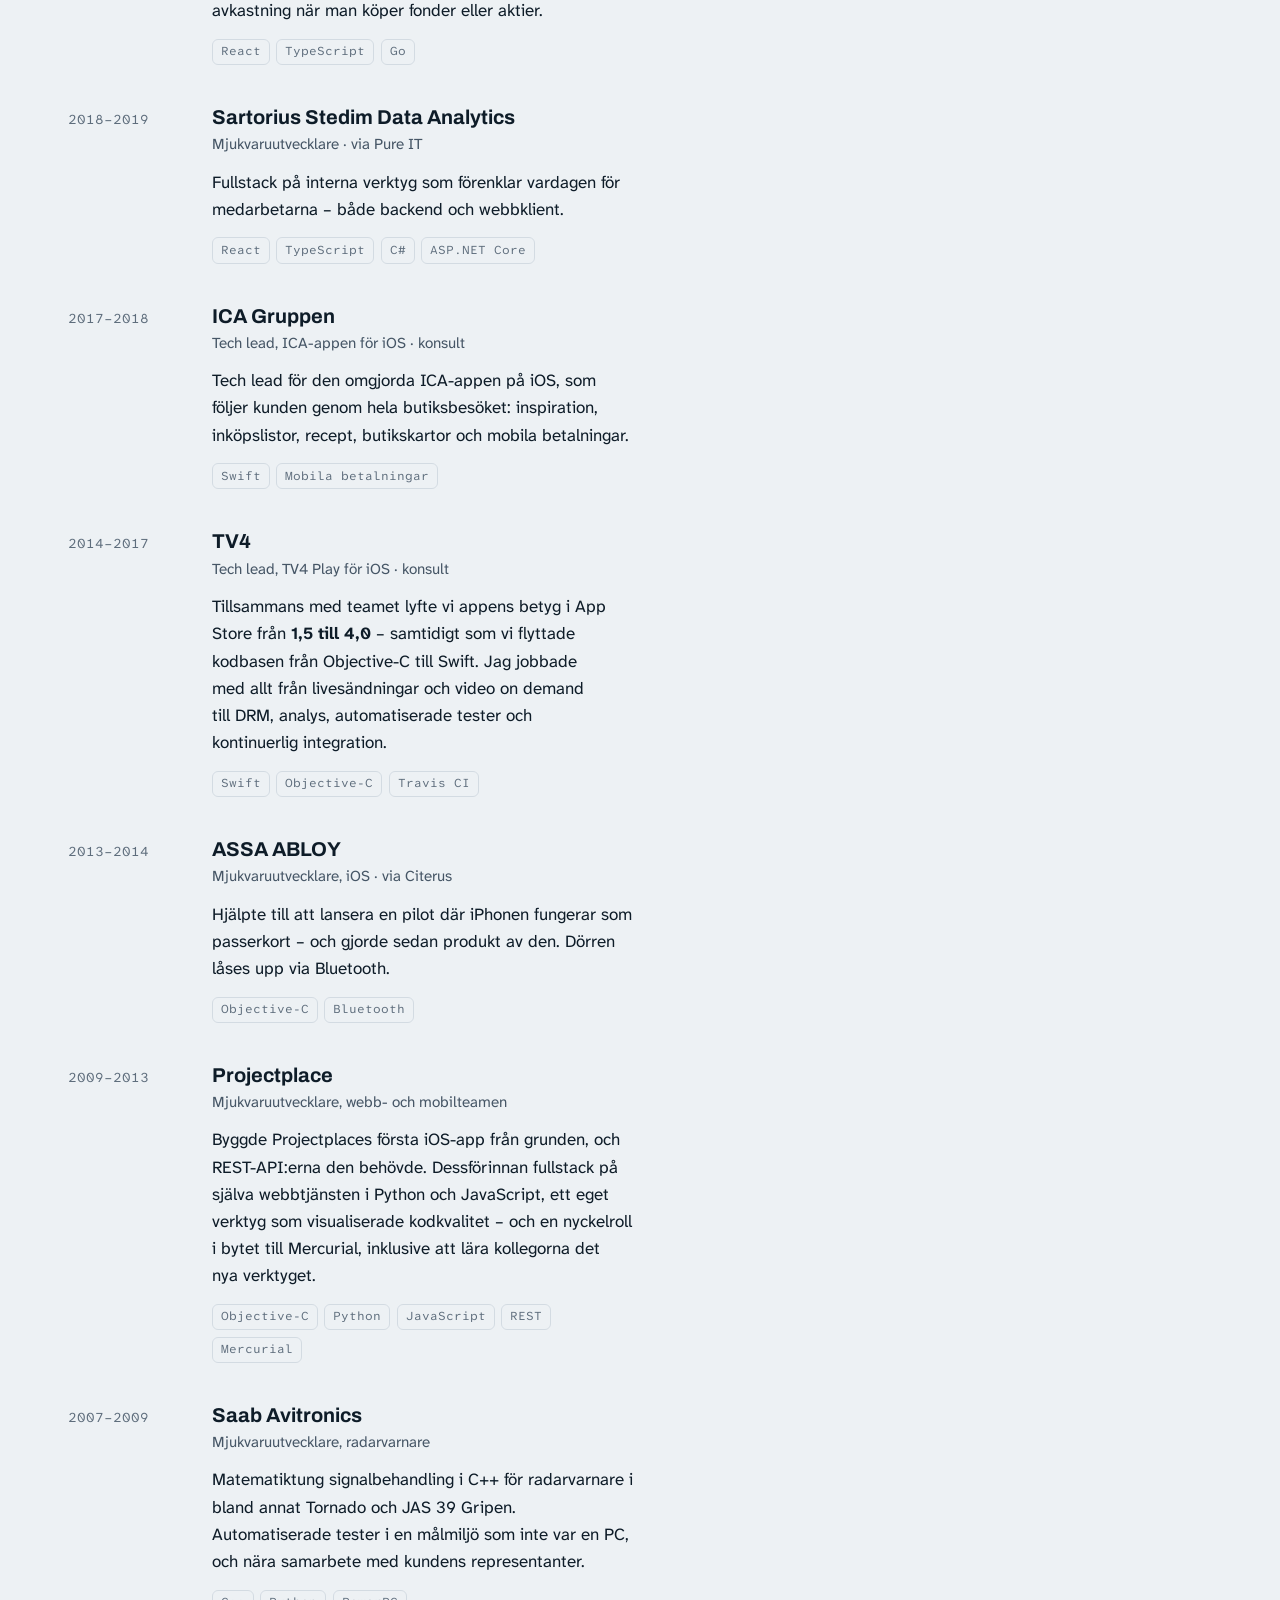
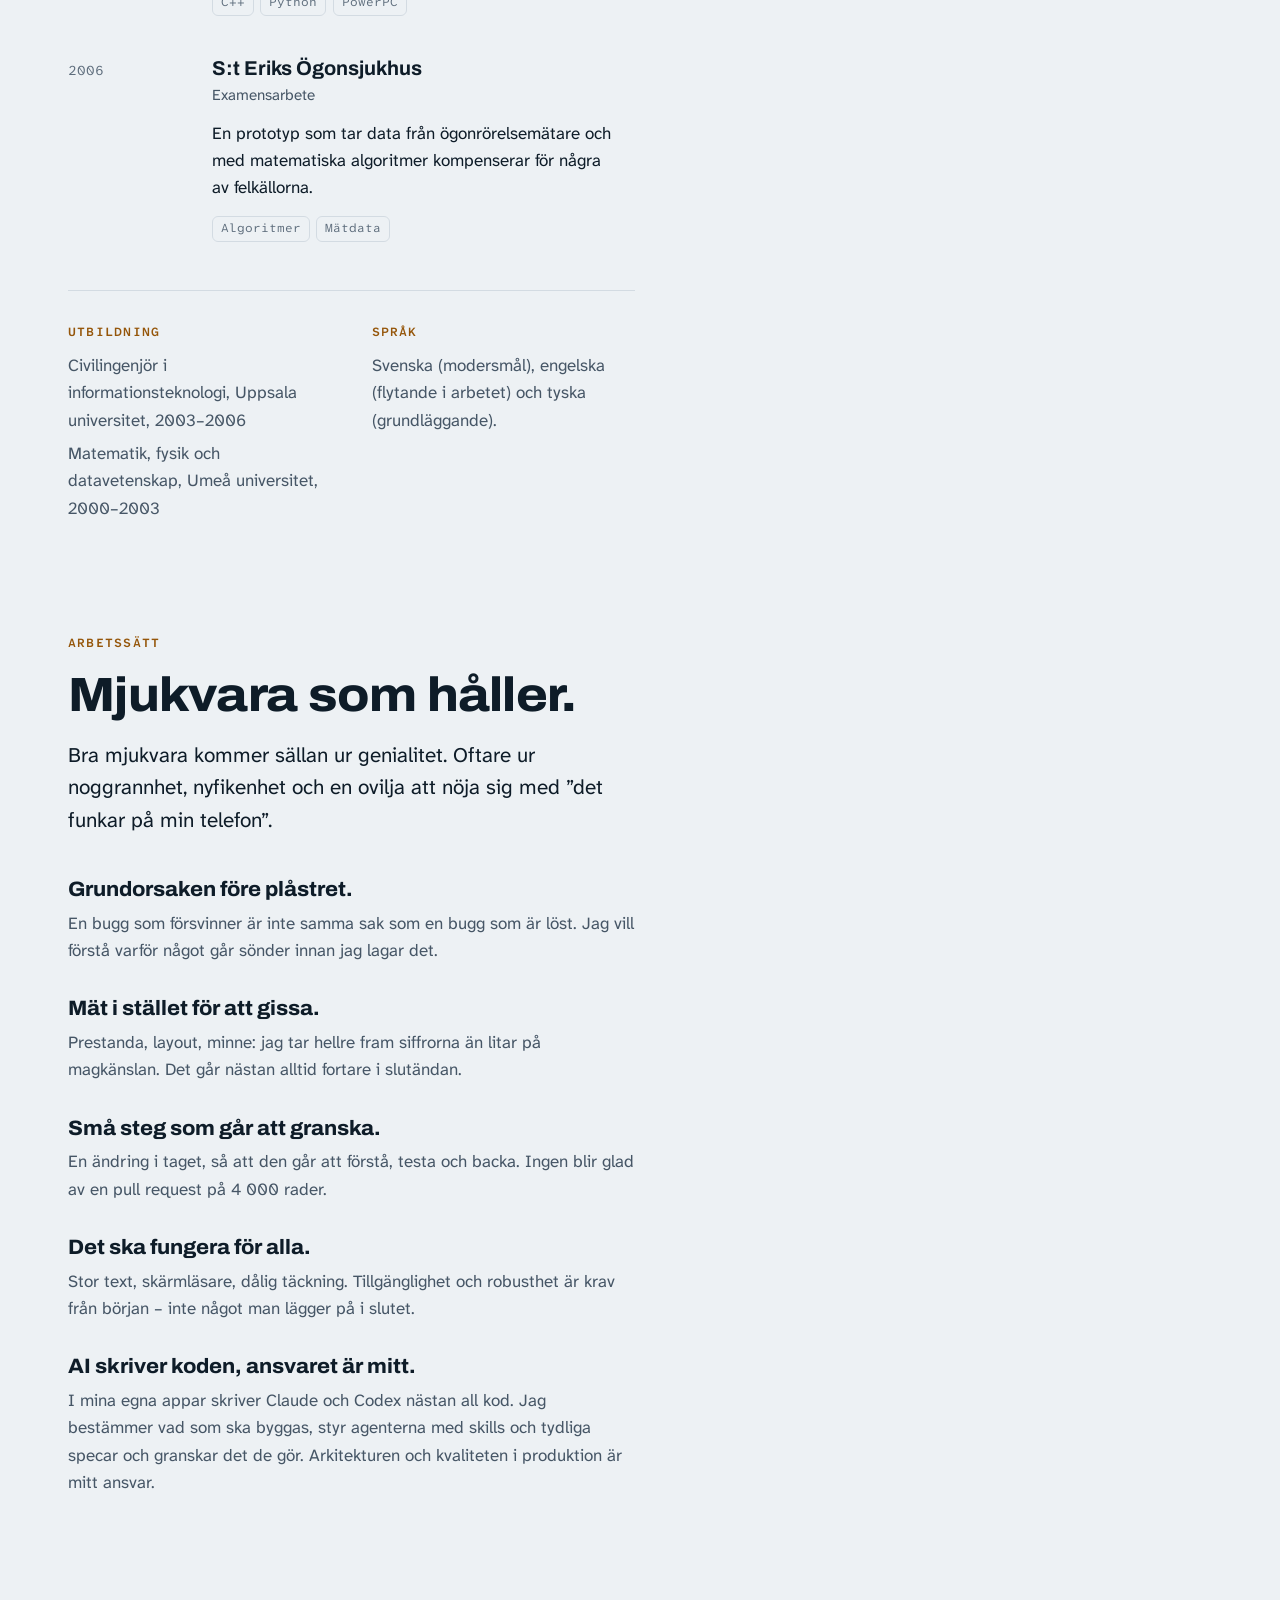
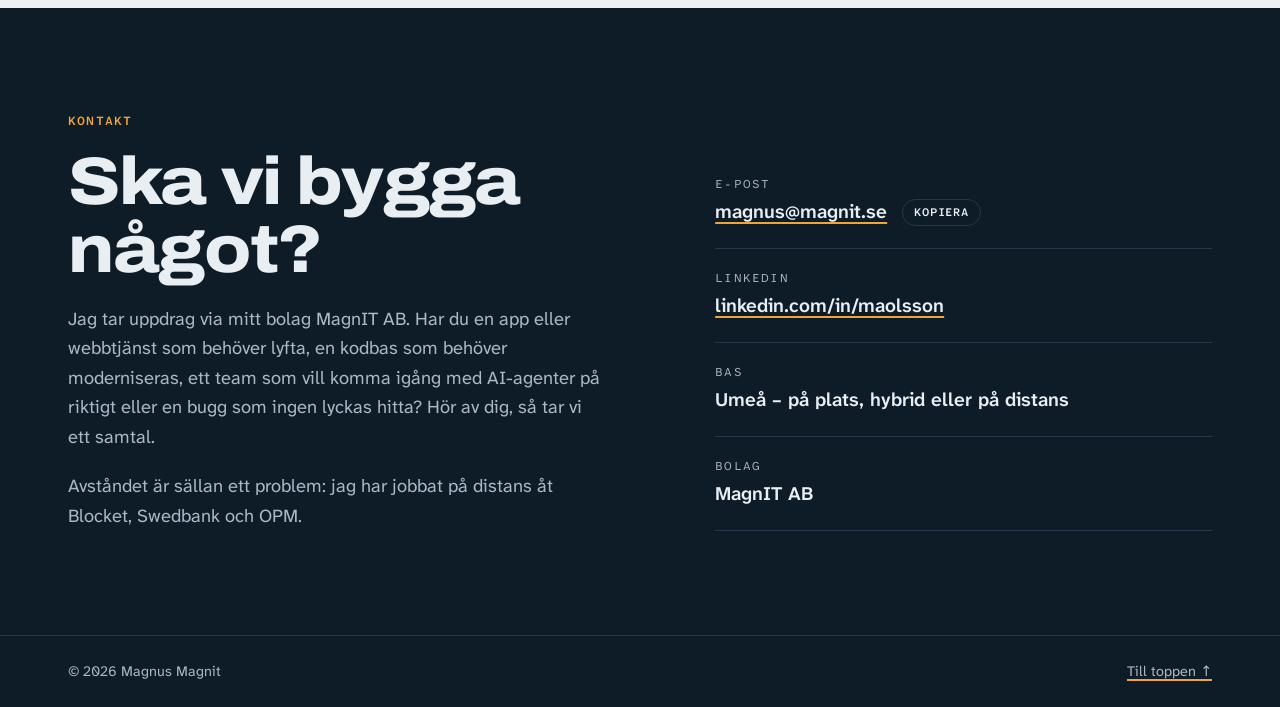
==== commit 1eadfb8e: "Repa on Google Play: store links, Android on its page and in its privacy policy Co-Authored-By: Clau" ====
--- a/index.html
+++ b/index.html
@@ -110,8 +110,8 @@
           <h3 class="apps-subtitle">Egna appar</h3>
           <p class="section-note">Från idé till release via mitt bolag MagnIT AB. De senaste är nästan helt skrivna av AI-agenter.</p>
           <ul class="apps" data-kicker="Egna appar">
-            <li class="app" data-radar="ios swift audio ai">
-              <h3><a href="repa/">Repa</a><span class="stores"><a class="store" href="https://apps.apple.com/se/app/repa-music-practice/id6836238787" aria-label="Repa i App Store"><svg class="store-icon" aria-hidden="true" focusable="false"><use href="#icon-apple"/></svg></a></span></h3>
+            <li class="app" data-radar="ios swift android audio ai">
+              <h3><a href="repa/">Repa</a><span class="stores"><a class="store" href="https://apps.apple.com/se/app/repa-music-practice/id6836238787" aria-label="Repa i App Store"><svg class="store-icon" aria-hidden="true" focusable="false"><use href="#icon-apple"/></svg></a><a class="store" href="https://play.google.com/store/apps/details?id=com.magnit.repa" aria-label="Repa på Google Play"><svg class="store-icon" aria-hidden="true" focusable="false"><use href="#icon-android"/></svg></a></span></h3>
               <p>Övningsspelare för musiker: sänk tempot utan att byta tonart, loopa det svåra partiet och hoppa över det du inte spelar.</p>
             </li>
             <li class="app" data-radar="rn ts ai">
@@ -207,7 +207,7 @@
                 <h3 class="job-org">Egna produkter</h3>
                 <p class="job-role">Från idé till release · i dag via MagnIT AB</p>
                 <p>Nettolön<span class="stores"><a class="store" href="https://apps.apple.com/se/app/nettol%C3%B6n/id955492391" aria-label="Nettolön i App Store"><svg class="store-icon" aria-hidden="true" focusable="false"><use href="#icon-apple"/></svg></a></span> räknar ut vad lönen kostar bolaget och vad som blir kvar efter skatt. Visualised Audio<span class="stores"><a class="store" href="https://apps.apple.com/se/app/visualised-audio/id1111275756" aria-label="Visualised Audio i App Store"><svg class="store-icon" aria-hidden="true" focusable="false"><use href="#icon-apple"/></svg></a></span> känner igen toner i realtid och visar övertonerna när du spelar – signalbehandling i fickan. Båda har legat i App Store i över tio år.</p>
-                <p>De senaste apparna är nästan helt skrivna av AI-agenter. <a href="repa/">Repa</a><span class="stores"><a class="store" href="https://apps.apple.com/se/app/repa-music-practice/id6836238787" aria-label="Repa i App Store"><svg class="store-icon" aria-hidden="true" focusable="false"><use href="#icon-apple"/></svg></a></span> är en övningsspelare för iPhone och iPad: den sänker tempot utan att byta tonart, loopar det svåra partiet utan glapp och minns allt per låt. <a href="pileofprogress/">Pile of Progress</a><span class="stores"><a class="store" href="https://apps.apple.com/se/app/pile-of-progress/id6836416920" aria-label="Pile of Progress i App Store"><svg class="store-icon" aria-hidden="true" focusable="false"><use href="#icon-apple"/></svg></a><a class="store" href="https://play.google.com/store/apps/details?id=com.magnit.pileofprogress" aria-label="Pile of Progress på Google Play"><svg class="store-icon" aria-hidden="true" focusable="false"><use href="#icon-android"/></svg></a></span> håller koll på hur långt varje figur i hobbyhögen har kommit, från gjutram till färdigmålad. NoteBack lär dig spela på gehör: den spelar en melodi, lyssnar när du spelar den på ditt instrument och ger direkt återkoppling. <a href="joinup/">JoinUp</a><span class="stores"><a class="store" href="https://apps.apple.com/se/app/joinup-local-games/id6820418664" aria-label="JoinUp i App Store"><svg class="store-icon" aria-hidden="true" focusable="false"><use href="#icon-apple"/></svg></a><a class="store" href="https://play.google.com/store/apps/details?id=com.magnit.joinup" aria-label="JoinUp på Google Play"><svg class="store-icon" aria-hidden="true" focusable="false"><use href="#icon-android"/></svg></a></span> samlar spelare till brädspel, kortspel och figurspel. Homey<span class="stores"><a class="store" href="https://apps.apple.com/se/app/homey-home-projects-docs/id6829773372" aria-label="Homey i App Store"><svg class="store-icon" aria-hidden="true" focusable="false"><use href="#icon-apple"/></svg></a><a class="store" href="https://play.google.com/store/apps/details?id=com.magnit.homey" aria-label="Homey på Google Play"><svg class="store-icon" aria-hidden="true" focusable="false"><use href="#icon-android"/></svg></a></span> håller ordning på projekten i ditt hem, helt utan konto. <a href="https://www.iblandbandet.se/app/">iBlandbandet</a> ger medlemmarna i jazzpopensemblen med samma namn reptider, chatt, noter och ljudfiler i en installerbar webbapp.</p>
+                <p>De senaste apparna är nästan helt skrivna av AI-agenter. <a href="repa/">Repa</a><span class="stores"><a class="store" href="https://apps.apple.com/se/app/repa-music-practice/id6836238787" aria-label="Repa i App Store"><svg class="store-icon" aria-hidden="true" focusable="false"><use href="#icon-apple"/></svg></a><a class="store" href="https://play.google.com/store/apps/details?id=com.magnit.repa" aria-label="Repa på Google Play"><svg class="store-icon" aria-hidden="true" focusable="false"><use href="#icon-android"/></svg></a></span> är en övningsspelare för iPhone, iPad och Android: den sänker tempot utan att byta tonart, loopar det svåra partiet utan glapp och minns allt per låt. <a href="pileofprogress/">Pile of Progress</a><span class="stores"><a class="store" href="https://apps.apple.com/se/app/pile-of-progress/id6836416920" aria-label="Pile of Progress i App Store"><svg class="store-icon" aria-hidden="true" focusable="false"><use href="#icon-apple"/></svg></a><a class="store" href="https://play.google.com/store/apps/details?id=com.magnit.pileofprogress" aria-label="Pile of Progress på Google Play"><svg class="store-icon" aria-hidden="true" focusable="false"><use href="#icon-android"/></svg></a></span> håller koll på hur långt varje figur i hobbyhögen har kommit, från gjutram till färdigmålad. NoteBack lär dig spela på gehör: den spelar en melodi, lyssnar när du spelar den på ditt instrument och ger direkt återkoppling. <a href="joinup/">JoinUp</a><span class="stores"><a class="store" href="https://apps.apple.com/se/app/joinup-local-games/id6820418664" aria-label="JoinUp i App Store"><svg class="store-icon" aria-hidden="true" focusable="false"><use href="#icon-apple"/></svg></a><a class="store" href="https://play.google.com/store/apps/details?id=com.magnit.joinup" aria-label="JoinUp på Google Play"><svg class="store-icon" aria-hidden="true" focusable="false"><use href="#icon-android"/></svg></a></span> samlar spelare till brädspel, kortspel och figurspel. Homey<span class="stores"><a class="store" href="https://apps.apple.com/se/app/homey-home-projects-docs/id6829773372" aria-label="Homey i App Store"><svg class="store-icon" aria-hidden="true" focusable="false"><use href="#icon-apple"/></svg></a><a class="store" href="https://play.google.com/store/apps/details?id=com.magnit.homey" aria-label="Homey på Google Play"><svg class="store-icon" aria-hidden="true" focusable="false"><use href="#icon-android"/></svg></a></span> håller ordning på projekten i ditt hem, helt utan konto. <a href="https://www.iblandbandet.se/app/">iBlandbandet</a> ger medlemmarna i jazzpopensemblen med samma namn reptider, chatt, noter och ljudfiler i en installerbar webbapp.</p>
                 <ul class="tags"><li>Swift</li><li>React Native</li><li>Expo</li><li>PWA</li><li>Ljudanalys</li><li>Claude Code</li><li>Codex</li></ul>
               </div>
             </li>
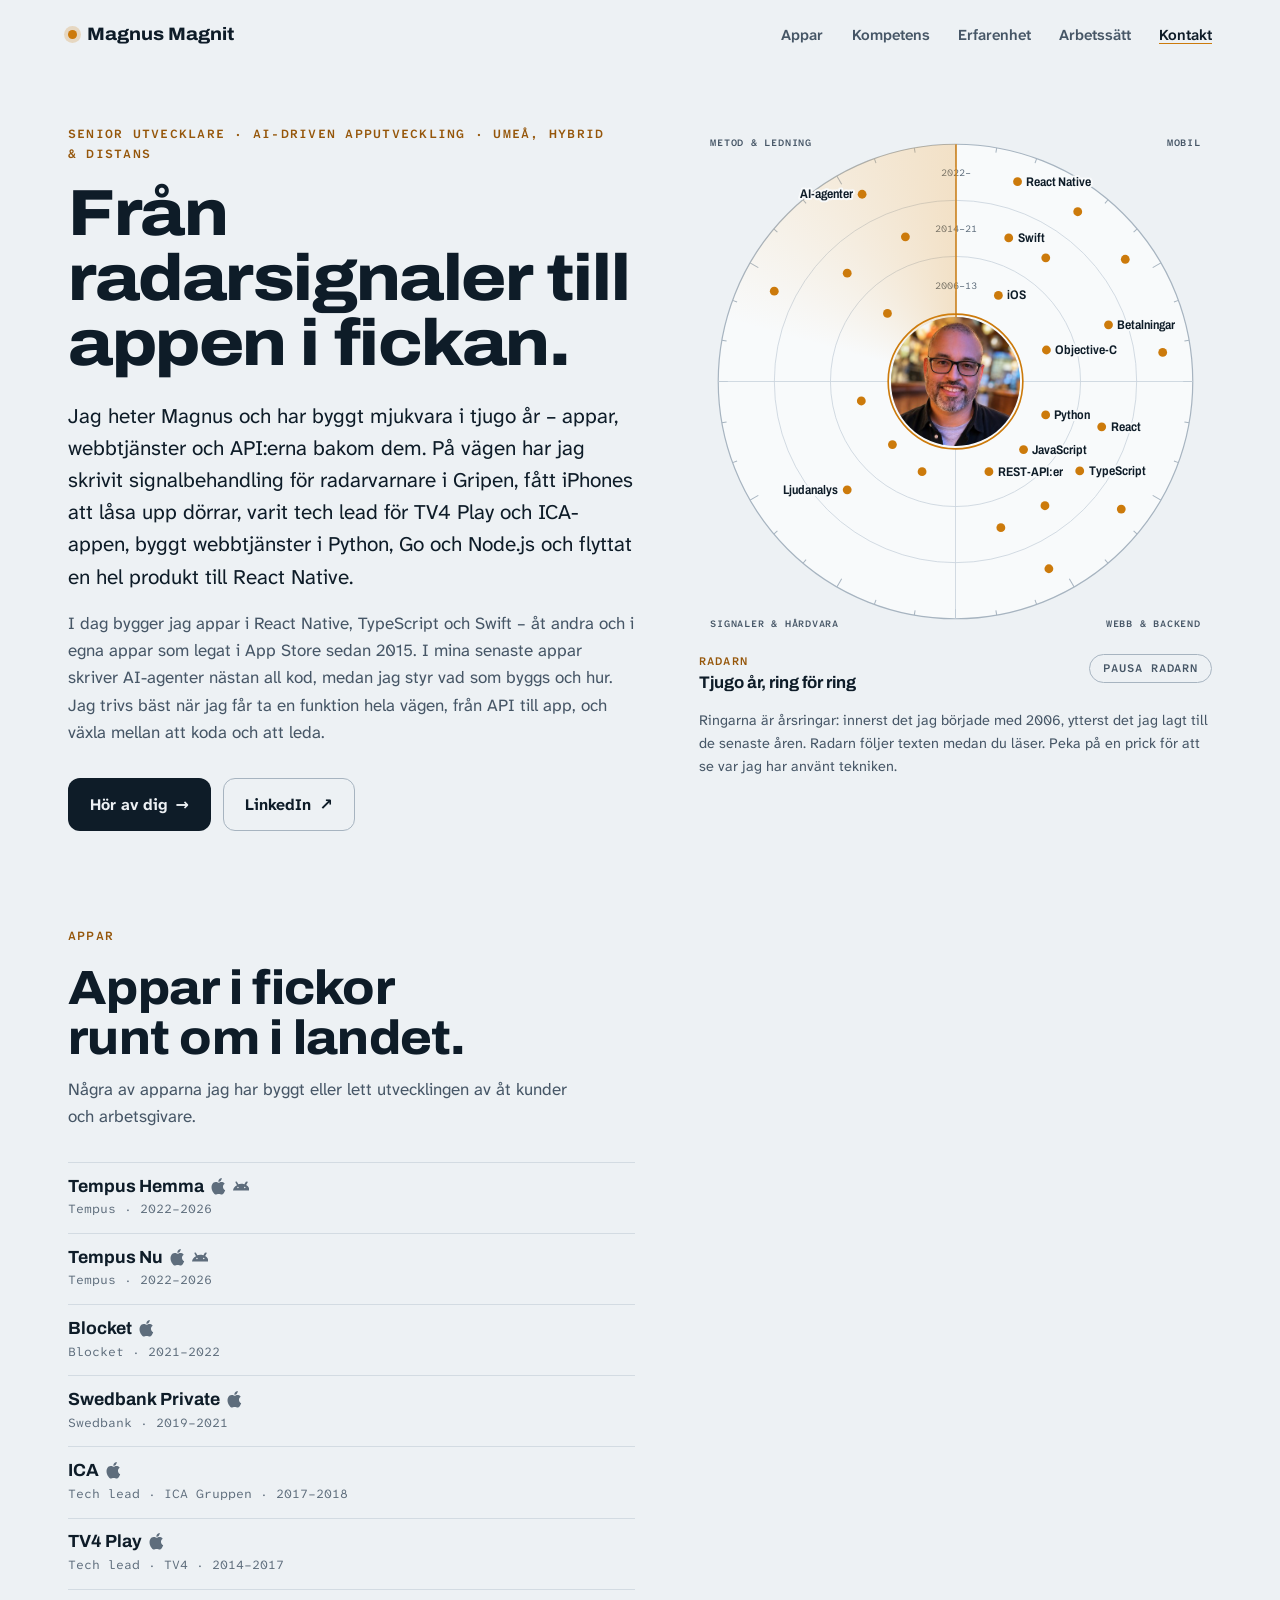
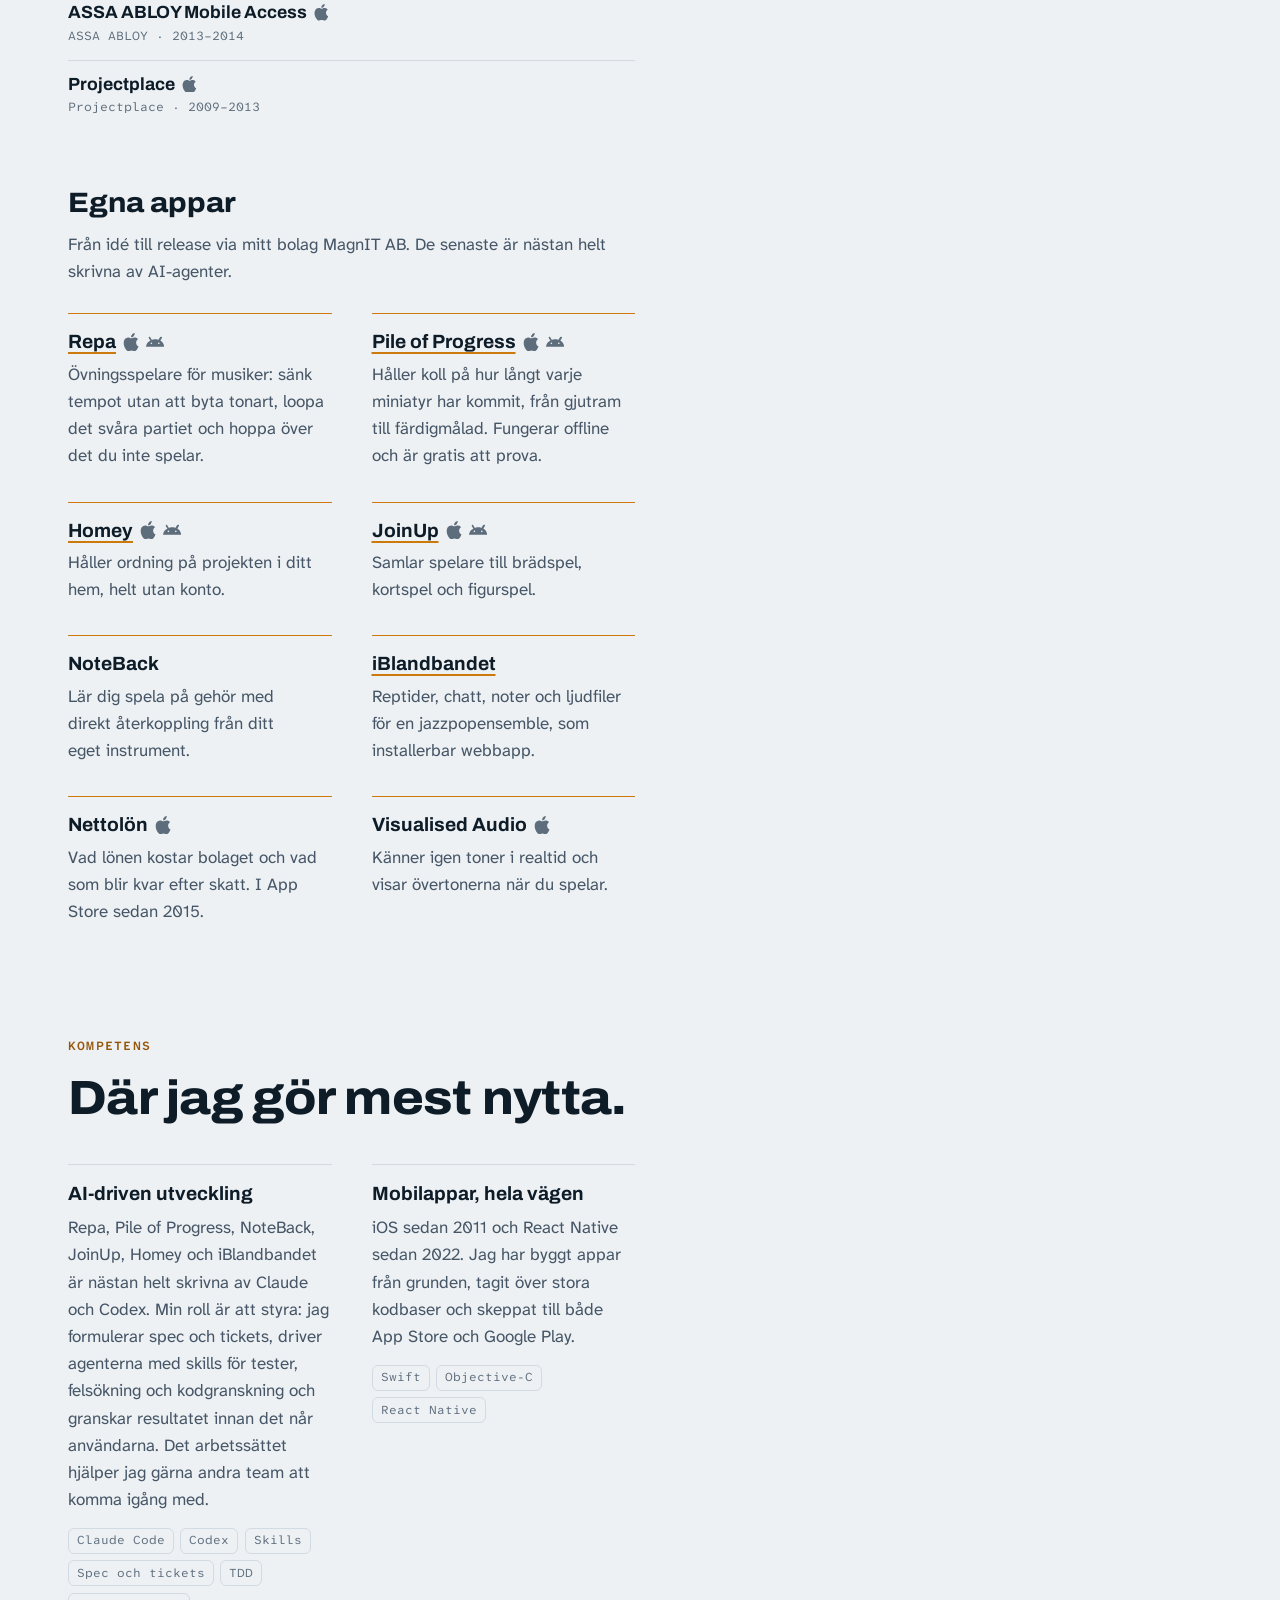
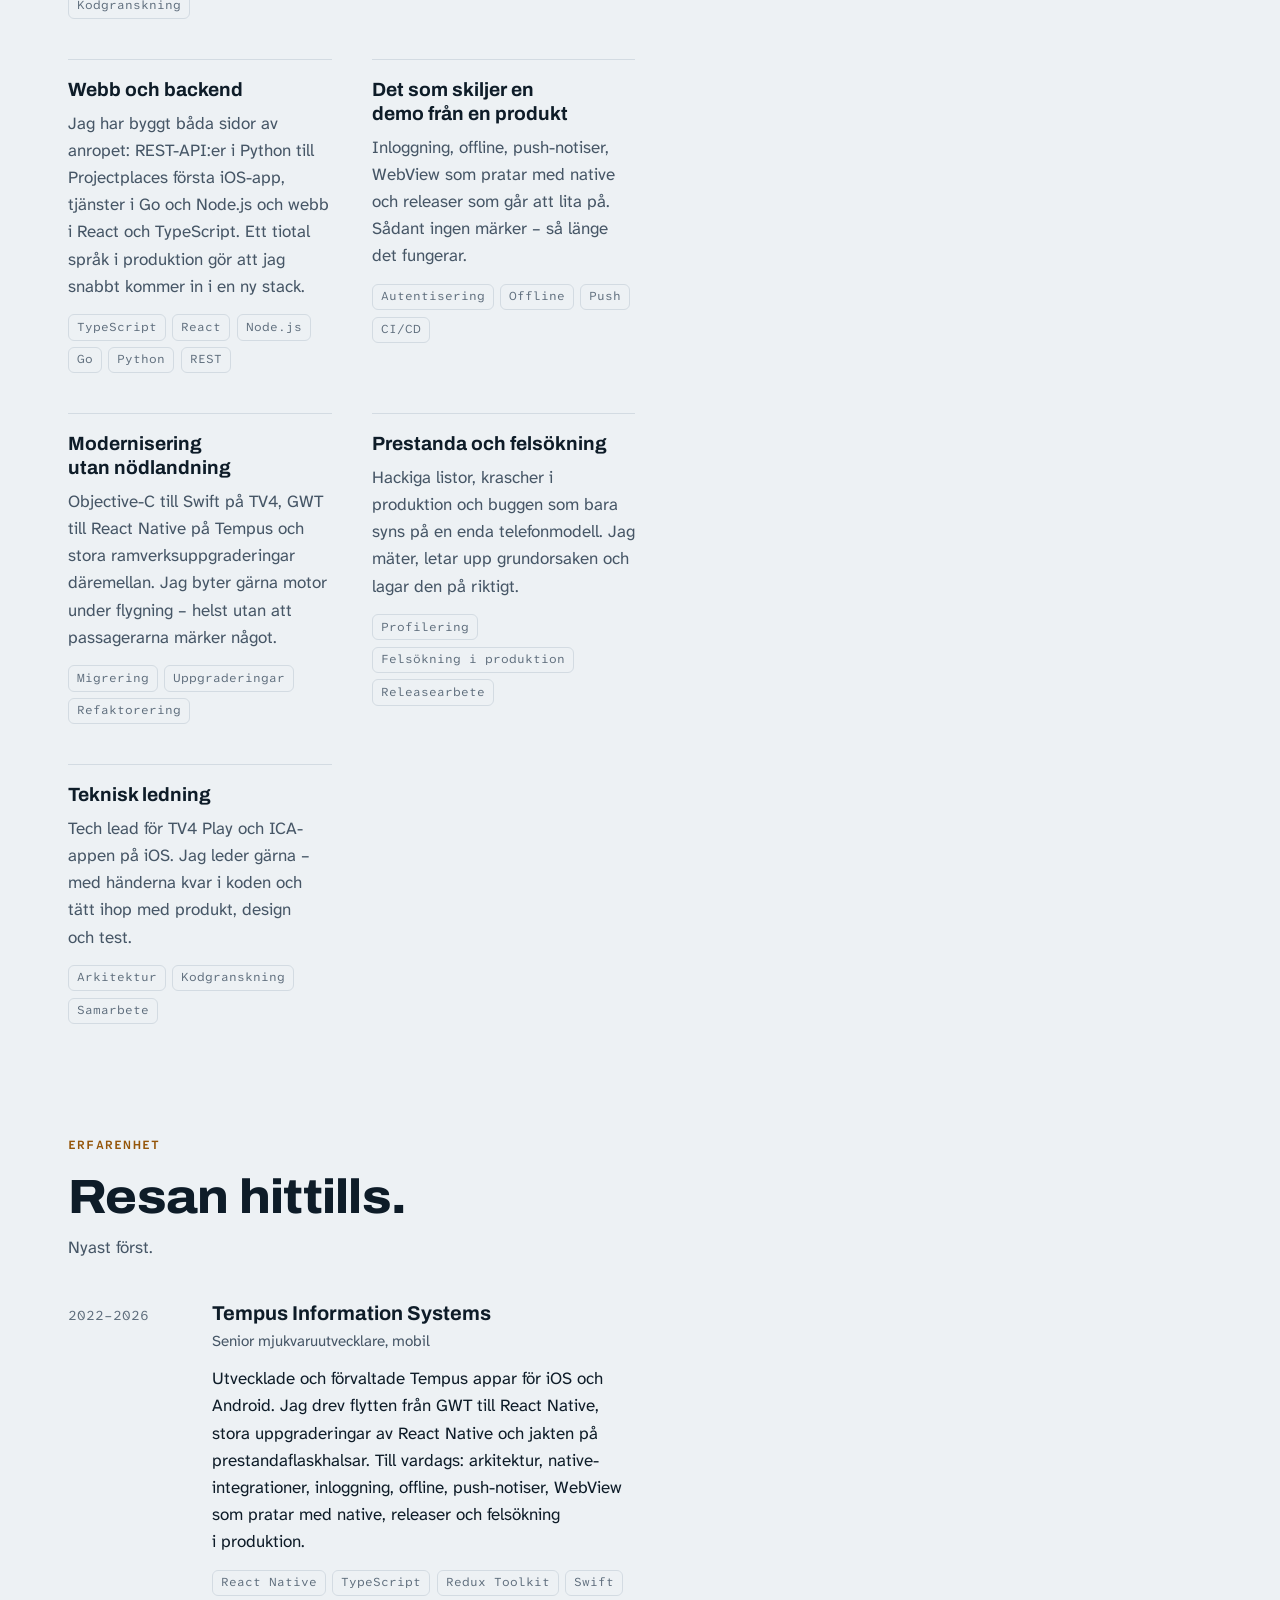
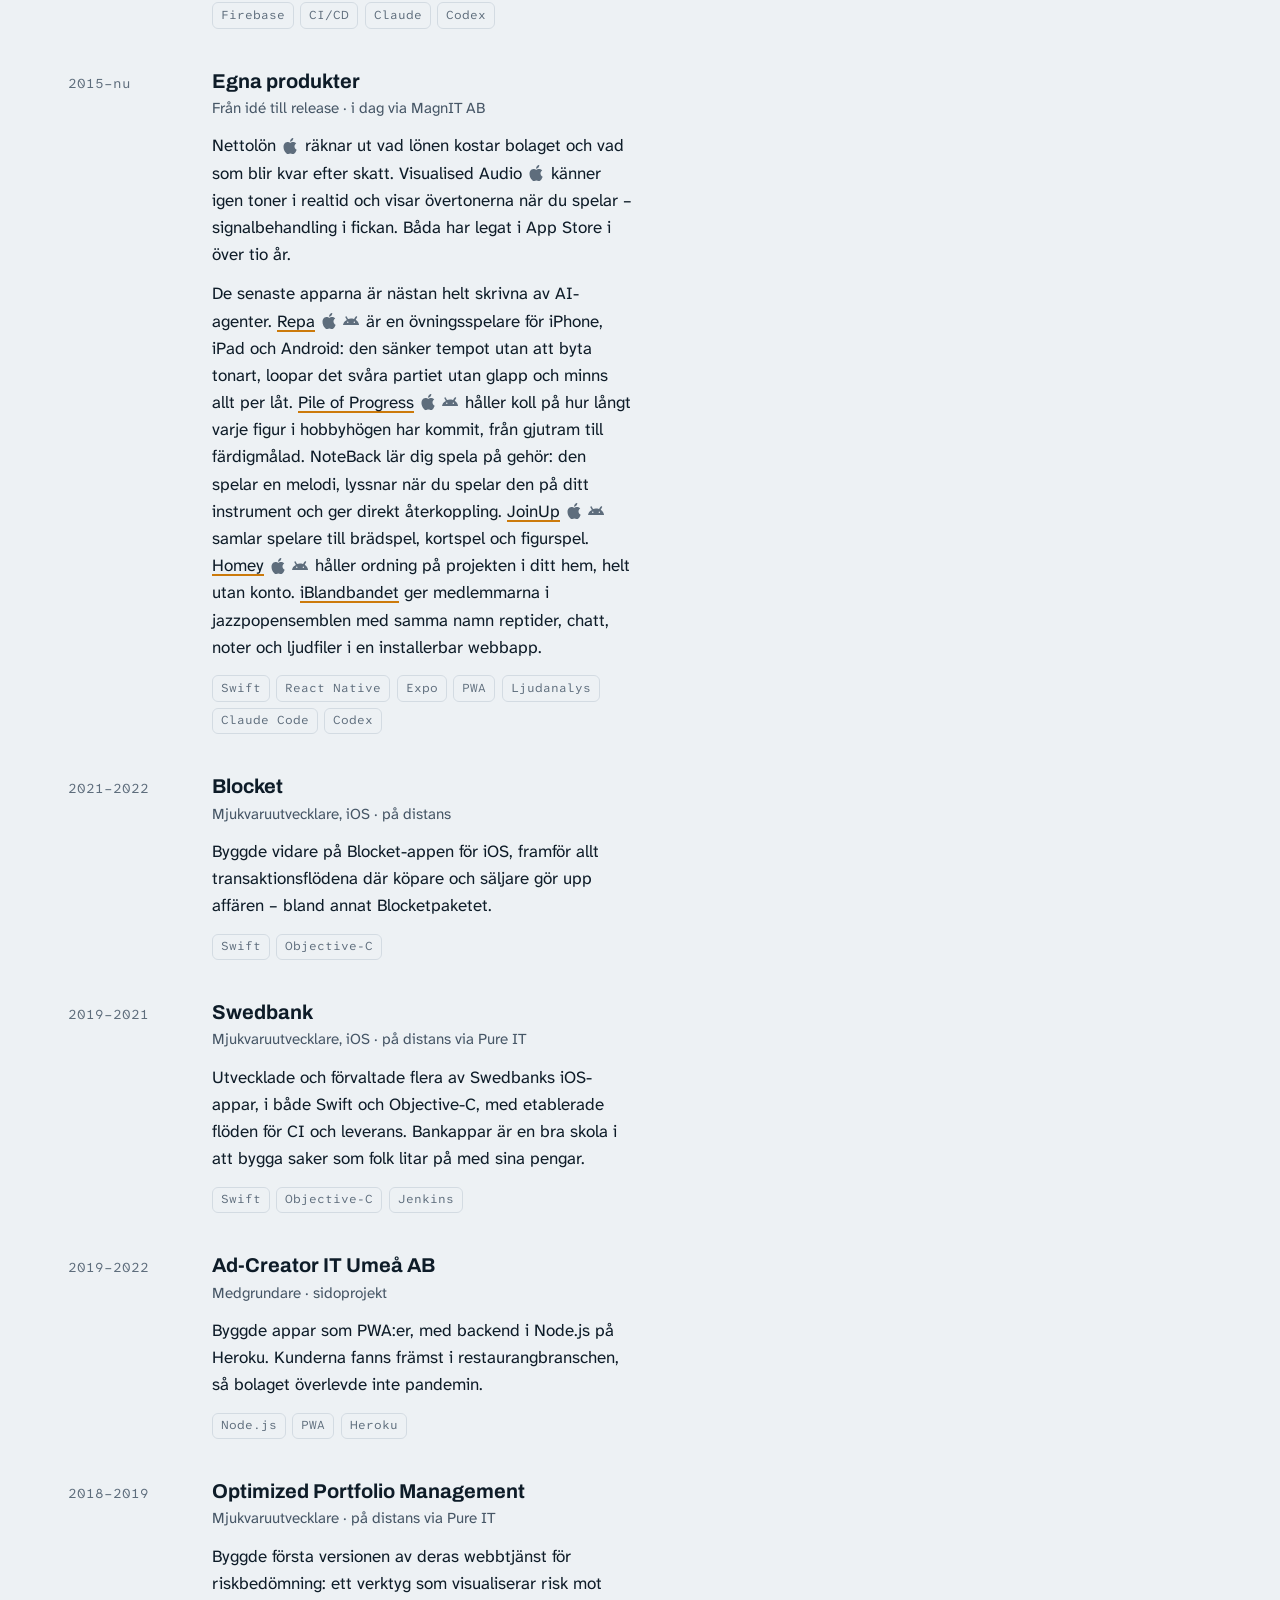
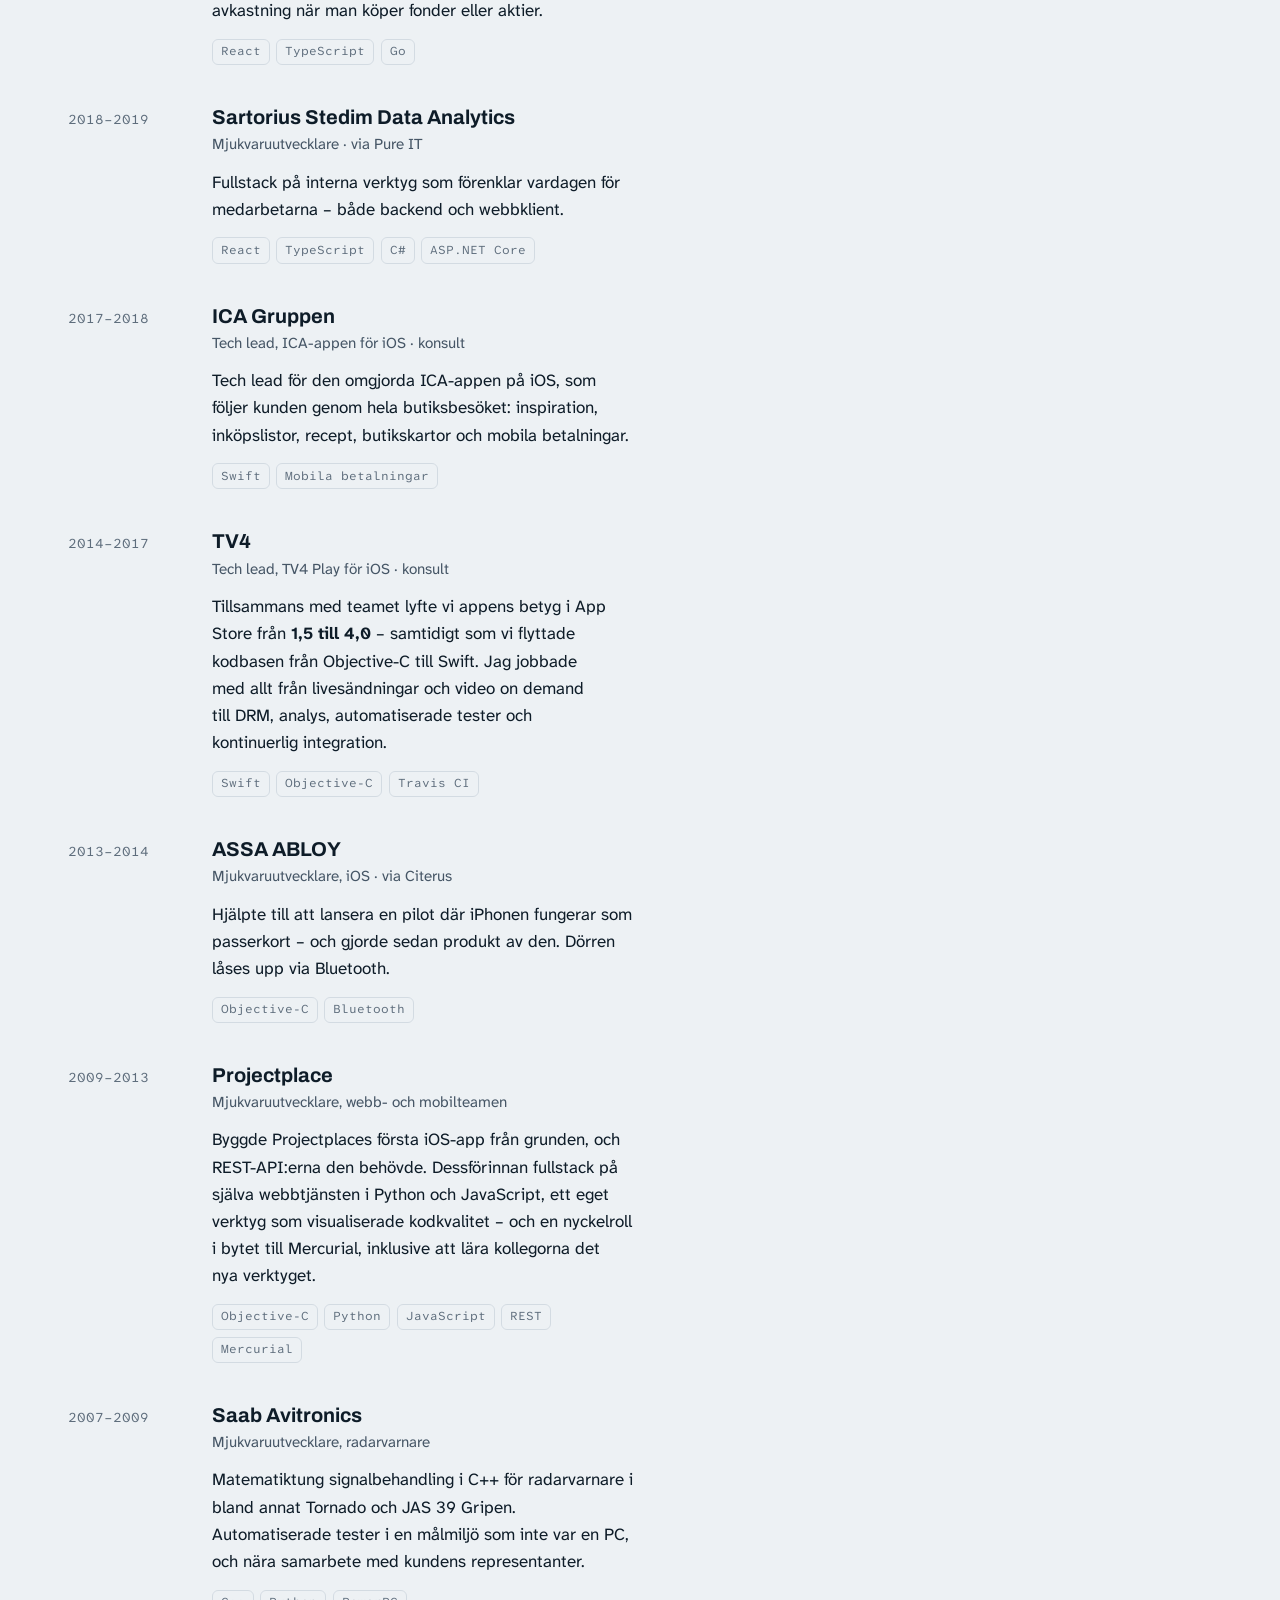
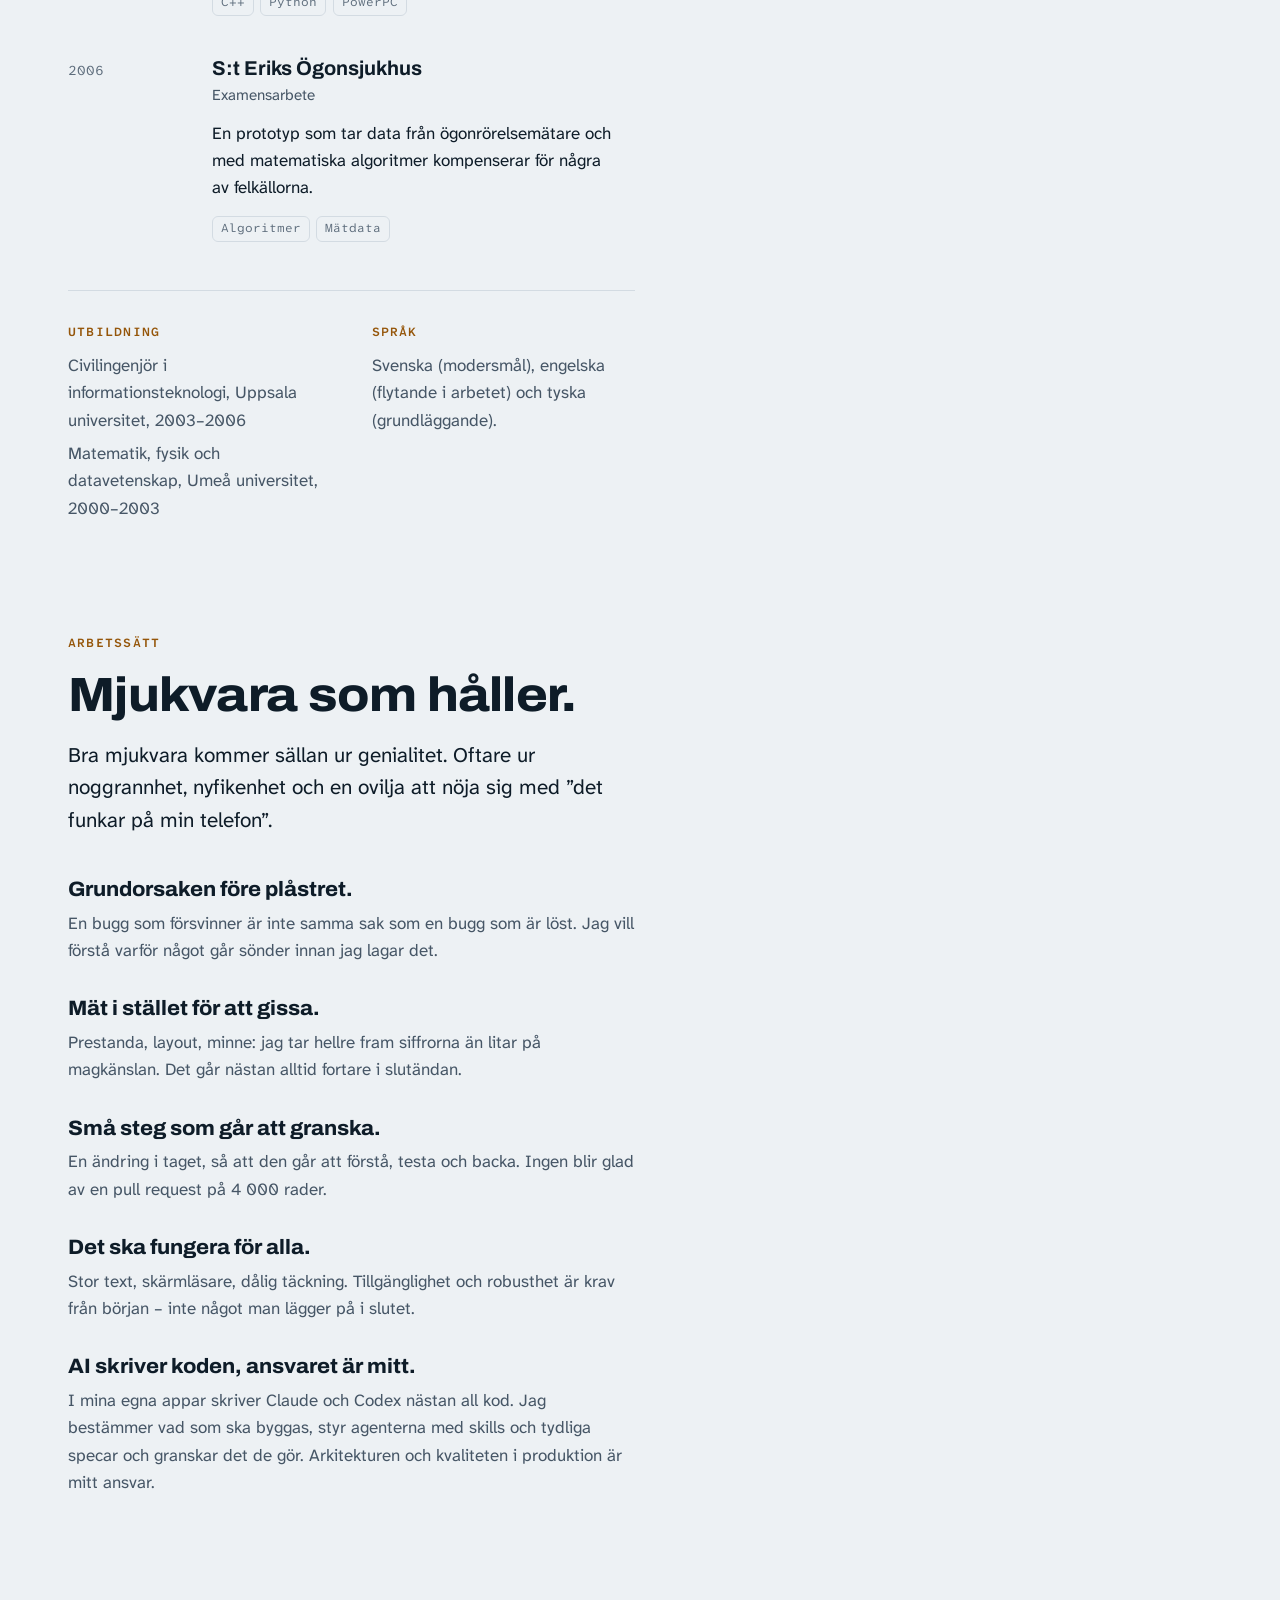
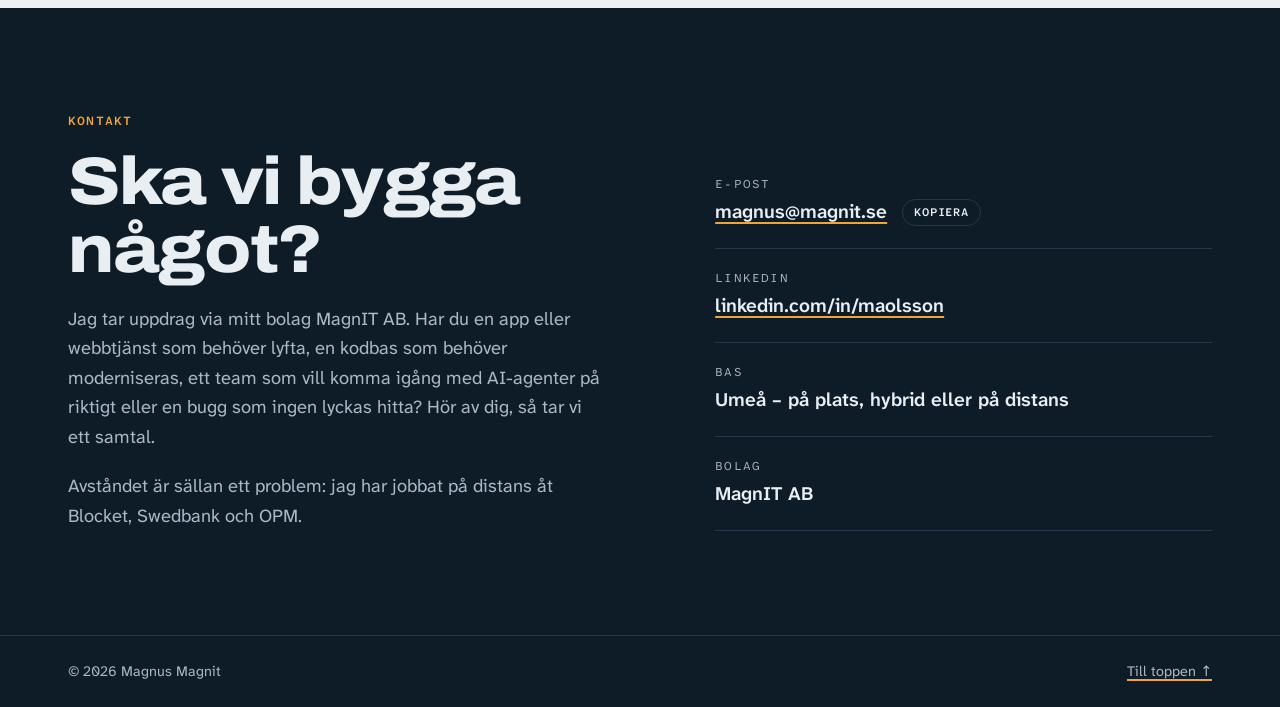
==== commit 2f5f528c: "Add a Homey landing page at /homey/ The page pitches the home records app, explains how it works, wh" ====
--- a/index.html
+++ b/index.html
@@ -119,7 +119,7 @@
               <p>Håller koll på hur långt varje miniatyr har kommit, från gjutram till färdigmålad. Fungerar offline och är gratis att prova.</p>
             </li>
             <li class="app" data-radar="rn ts ai">
-              <h3>Homey<span class="stores"><a class="store" href="https://apps.apple.com/se/app/homey-home-projects-docs/id6829773372" aria-label="Homey i App Store"><svg class="store-icon" aria-hidden="true" focusable="false"><use href="#icon-apple"/></svg></a><a class="store" href="https://play.google.com/store/apps/details?id=com.magnit.homey" aria-label="Homey på Google Play"><svg class="store-icon" aria-hidden="true" focusable="false"><use href="#icon-android"/></svg></a></span></h3>
+              <h3><a href="homey/">Homey</a><span class="stores"><a class="store" href="https://apps.apple.com/se/app/homey-home-projects-docs/id6829773372" aria-label="Homey i App Store"><svg class="store-icon" aria-hidden="true" focusable="false"><use href="#icon-apple"/></svg></a><a class="store" href="https://play.google.com/store/apps/details?id=com.magnit.homey" aria-label="Homey på Google Play"><svg class="store-icon" aria-hidden="true" focusable="false"><use href="#icon-android"/></svg></a></span></h3>
               <p>Håller ordning på projekten i ditt hem, helt utan konto.</p>
             </li>
             <li class="app" data-radar="rn ts ai">
@@ -207,7 +207,7 @@
                 <h3 class="job-org">Egna produkter</h3>
                 <p class="job-role">Från idé till release · i dag via MagnIT AB</p>
                 <p>Nettolön<span class="stores"><a class="store" href="https://apps.apple.com/se/app/nettol%C3%B6n/id955492391" aria-label="Nettolön i App Store"><svg class="store-icon" aria-hidden="true" focusable="false"><use href="#icon-apple"/></svg></a></span> räknar ut vad lönen kostar bolaget och vad som blir kvar efter skatt. Visualised Audio<span class="stores"><a class="store" href="https://apps.apple.com/se/app/visualised-audio/id1111275756" aria-label="Visualised Audio i App Store"><svg class="store-icon" aria-hidden="true" focusable="false"><use href="#icon-apple"/></svg></a></span> känner igen toner i realtid och visar övertonerna när du spelar – signalbehandling i fickan. Båda har legat i App Store i över tio år.</p>
-                <p>De senaste apparna är nästan helt skrivna av AI-agenter. <a href="repa/">Repa</a><span class="stores"><a class="store" href="https://apps.apple.com/se/app/repa-music-practice/id6836238787" aria-label="Repa i App Store"><svg class="store-icon" aria-hidden="true" focusable="false"><use href="#icon-apple"/></svg></a><a class="store" href="https://play.google.com/store/apps/details?id=com.magnit.repa" aria-label="Repa på Google Play"><svg class="store-icon" aria-hidden="true" focusable="false"><use href="#icon-android"/></svg></a></span> är en övningsspelare för iPhone, iPad och Android: den sänker tempot utan att byta tonart, loopar det svåra partiet utan glapp och minns allt per låt. <a href="pileofprogress/">Pile of Progress</a><span class="stores"><a class="store" href="https://apps.apple.com/se/app/pile-of-progress/id6836416920" aria-label="Pile of Progress i App Store"><svg class="store-icon" aria-hidden="true" focusable="false"><use href="#icon-apple"/></svg></a><a class="store" href="https://play.google.com/store/apps/details?id=com.magnit.pileofprogress" aria-label="Pile of Progress på Google Play"><svg class="store-icon" aria-hidden="true" focusable="false"><use href="#icon-android"/></svg></a></span> håller koll på hur långt varje figur i hobbyhögen har kommit, från gjutram till färdigmålad. NoteBack lär dig spela på gehör: den spelar en melodi, lyssnar när du spelar den på ditt instrument och ger direkt återkoppling. <a href="joinup/">JoinUp</a><span class="stores"><a class="store" href="https://apps.apple.com/se/app/joinup-local-games/id6820418664" aria-label="JoinUp i App Store"><svg class="store-icon" aria-hidden="true" focusable="false"><use href="#icon-apple"/></svg></a><a class="store" href="https://play.google.com/store/apps/details?id=com.magnit.joinup" aria-label="JoinUp på Google Play"><svg class="store-icon" aria-hidden="true" focusable="false"><use href="#icon-android"/></svg></a></span> samlar spelare till brädspel, kortspel och figurspel. Homey<span class="stores"><a class="store" href="https://apps.apple.com/se/app/homey-home-projects-docs/id6829773372" aria-label="Homey i App Store"><svg class="store-icon" aria-hidden="true" focusable="false"><use href="#icon-apple"/></svg></a><a class="store" href="https://play.google.com/store/apps/details?id=com.magnit.homey" aria-label="Homey på Google Play"><svg class="store-icon" aria-hidden="true" focusable="false"><use href="#icon-android"/></svg></a></span> håller ordning på projekten i ditt hem, helt utan konto. <a href="https://www.iblandbandet.se/app/">iBlandbandet</a> ger medlemmarna i jazzpopensemblen med samma namn reptider, chatt, noter och ljudfiler i en installerbar webbapp.</p>
+                <p>De senaste apparna är nästan helt skrivna av AI-agenter. <a href="repa/">Repa</a><span class="stores"><a class="store" href="https://apps.apple.com/se/app/repa-music-practice/id6836238787" aria-label="Repa i App Store"><svg class="store-icon" aria-hidden="true" focusable="false"><use href="#icon-apple"/></svg></a><a class="store" href="https://play.google.com/store/apps/details?id=com.magnit.repa" aria-label="Repa på Google Play"><svg class="store-icon" aria-hidden="true" focusable="false"><use href="#icon-android"/></svg></a></span> är en övningsspelare för iPhone, iPad och Android: den sänker tempot utan att byta tonart, loopar det svåra partiet utan glapp och minns allt per låt. <a href="pileofprogress/">Pile of Progress</a><span class="stores"><a class="store" href="https://apps.apple.com/se/app/pile-of-progress/id6836416920" aria-label="Pile of Progress i App Store"><svg class="store-icon" aria-hidden="true" focusable="false"><use href="#icon-apple"/></svg></a><a class="store" href="https://play.google.com/store/apps/details?id=com.magnit.pileofprogress" aria-label="Pile of Progress på Google Play"><svg class="store-icon" aria-hidden="true" focusable="false"><use href="#icon-android"/></svg></a></span> håller koll på hur långt varje figur i hobbyhögen har kommit, från gjutram till färdigmålad. NoteBack lär dig spela på gehör: den spelar en melodi, lyssnar när du spelar den på ditt instrument och ger direkt återkoppling. <a href="joinup/">JoinUp</a><span class="stores"><a class="store" href="https://apps.apple.com/se/app/joinup-local-games/id6820418664" aria-label="JoinUp i App Store"><svg class="store-icon" aria-hidden="true" focusable="false"><use href="#icon-apple"/></svg></a><a class="store" href="https://play.google.com/store/apps/details?id=com.magnit.joinup" aria-label="JoinUp på Google Play"><svg class="store-icon" aria-hidden="true" focusable="false"><use href="#icon-android"/></svg></a></span> samlar spelare till brädspel, kortspel och figurspel. <a href="homey/">Homey</a><span class="stores"><a class="store" href="https://apps.apple.com/se/app/homey-home-projects-docs/id6829773372" aria-label="Homey i App Store"><svg class="store-icon" aria-hidden="true" focusable="false"><use href="#icon-apple"/></svg></a><a class="store" href="https://play.google.com/store/apps/details?id=com.magnit.homey" aria-label="Homey på Google Play"><svg class="store-icon" aria-hidden="true" focusable="false"><use href="#icon-android"/></svg></a></span> håller ordning på projekten i ditt hem, helt utan konto. <a href="https://www.iblandbandet.se/app/">iBlandbandet</a> ger medlemmarna i jazzpopensemblen med samma namn reptider, chatt, noter och ljudfiler i en installerbar webbapp.</p>
                 <ul class="tags"><li>Swift</li><li>React Native</li><li>Expo</li><li>PWA</li><li>Ljudanalys</li><li>Claude Code</li><li>Codex</li></ul>
               </div>
             </li>
--- a/styles.css
+++ b/styles.css
@@ -2055,3 +2055,382 @@
   padding: 0;
   list-style: none;
 }
+
+/* Homey page: the icon's terracotta for the hero, and the app's own cream and warm-dark palettes */
+
+.hy-page {
+  --ground: #fbf6ef;
+  --surface: #ffffff;
+  --ink: #2b211c;
+  --ink-soft: #6b5f56;
+  --ink-faint: #6b5f56;
+  --line: #e6dccf;
+  --amber: #b3452f;
+  --amber-ink: #b3452f;
+  --hy-hero-top: #b3452f;
+  --hy-hero-bottom: #8e3523;
+  --hy-cream: #fff4e6;
+  --hy-peach: #ffe7d6;
+  --hy-deep: #8e3523;
+  --hy-app-bg: #fbf6ef;
+  --hy-app-edge: transparent;
+  --hy-footer: #2b211c;
+  --hy-footer-ink: #d9cabd;
+  --hy-footer-accent: #ee8b6e;
+}
+
+@media (prefers-color-scheme: dark) {
+  :root:not([data-theme="light"]) .hy-page {
+    --ground: #1a1411;
+    --surface: #271f1b;
+    --ink: #f4ebe1;
+    --ink-soft: #b3a496;
+    --ink-faint: #b3a496;
+    --line: #3f342d;
+    --amber: #ee8b6e;
+    --amber-ink: #ee8b6e;
+    --hy-hero-top: #6e2a1c;
+    --hy-hero-bottom: #1a1411;
+    --hy-app-bg: #1a1411;
+    --hy-app-edge: #3f342d;
+    --hy-footer: #120d0b;
+  }
+}
+
+:root[data-theme="dark"] .hy-page {
+  --ground: #1a1411;
+  --surface: #271f1b;
+  --ink: #f4ebe1;
+  --ink-soft: #b3a496;
+  --ink-faint: #b3a496;
+  --line: #3f342d;
+  --amber: #ee8b6e;
+  --amber-ink: #ee8b6e;
+  --hy-hero-top: #6e2a1c;
+  --hy-hero-bottom: #1a1411;
+  --hy-app-bg: #1a1411;
+  --hy-app-edge: #3f342d;
+  --hy-footer: #120d0b;
+}
+
+.hy-page {
+  background: var(--ground);
+}
+
+.hy-hero {
+  background: linear-gradient(180deg, var(--hy-hero-top), var(--hy-hero-bottom));
+  color: var(--hy-cream);
+}
+
+.hy-hero :focus-visible {
+  outline-color: var(--hy-cream);
+}
+
+.hy-brand img {
+  width: 2rem;
+  height: 2rem;
+  border-radius: 8px;
+}
+
+.hy-header-link {
+  font-size: 0.95rem;
+  font-weight: 600;
+  text-decoration-color: var(--hy-peach);
+}
+
+.hy-hero-inner {
+  display: grid;
+  gap: 2.5rem;
+  align-items: center;
+  padding-block: clamp(1.5rem, 5vw, 3.5rem) clamp(3rem, 8vw, 5.5rem);
+}
+
+@media (min-width: 900px) {
+  .hy-hero-inner {
+    grid-template-columns: minmax(0, 1.1fr) minmax(0, 0.9fr);
+    gap: clamp(3rem, 6vw, 5rem);
+  }
+}
+
+.hy-hero .eyebrow {
+  color: var(--hy-peach);
+}
+
+.hy-hero h1 {
+  font-size: clamp(2.4rem, 1.5rem + 3.8vw, 4.3rem);
+  font-stretch: 112%;
+  font-weight: 800;
+  line-height: 1.02;
+  letter-spacing: -0.022em;
+}
+
+.hy-hero .lead {
+  margin-top: 1.5rem;
+  color: var(--hy-cream);
+}
+
+.hy-store {
+  background: var(--hy-cream);
+  color: var(--hy-deep);
+}
+
+.hy-store:hover {
+  background: #ffffff;
+}
+
+.hy-store .store-icon {
+  width: 1.15em;
+  height: 1.15em;
+}
+
+.hy-availability {
+  margin-top: 1rem;
+  font-size: 0.95rem;
+  color: color-mix(in srgb, var(--hy-cream) 85%, transparent);
+}
+
+/* The hero's drawing of a Home's timeline, in the app's palette for the appearance in use */
+
+.hy-screen {
+  width: min(100%, 28rem);
+  margin: 0 auto;
+}
+
+.hy-screen svg {
+  display: block;
+  width: 100%;
+  height: auto;
+  overflow: visible;
+}
+
+.hy-screen text {
+  font-family: var(--font-body);
+  dominant-baseline: central;
+}
+
+.hy-screen-bg {
+  fill: var(--hy-app-bg);
+  stroke: var(--hy-app-edge);
+  stroke-width: 1.5;
+  filter: drop-shadow(0 18px 40px rgb(40 12 4 / 0.35));
+}
+
+.hy-screen-back {
+  font-size: 15px;
+  font-weight: 600;
+  fill: var(--amber);
+}
+
+.hy-screen-plus {
+  stroke: var(--amber);
+  stroke-width: 2.5;
+  stroke-linecap: round;
+}
+
+.hy-screen-name {
+  font-family: var(--font-display);
+  font-size: 28px;
+  font-stretch: 108%;
+  font-weight: 800;
+  fill: var(--ink);
+}
+
+.hy-screen-year {
+  font-family: var(--font-mono);
+  font-size: 13px;
+  font-weight: 600;
+  letter-spacing: 0.08em;
+  fill: var(--ink-soft);
+}
+
+.hy-row rect {
+  fill: var(--surface);
+  stroke: var(--line);
+}
+
+.hy-row-title {
+  font-size: 16px;
+  font-weight: 700;
+  fill: var(--ink);
+}
+
+.hy-row-sub {
+  font-size: 13.5px;
+  fill: var(--ink-soft);
+}
+
+.hy-row-chevron {
+  fill: none;
+  stroke: var(--ink-soft);
+  stroke-width: 2;
+  stroke-linecap: round;
+  stroke-linejoin: round;
+}
+
+.hy-tabs-line {
+  stroke: var(--line);
+}
+
+.hy-tab-mark {
+  stroke: var(--amber);
+  stroke-width: 3;
+}
+
+.hy-tab {
+  font-size: 15px;
+  font-weight: 600;
+  text-anchor: middle;
+  fill: var(--ink-soft);
+}
+
+.hy-tab-on {
+  fill: var(--amber);
+}
+
+.hy-receipt rect {
+  fill: #fffdf8;
+  stroke: #e6dccf;
+  filter: drop-shadow(0 10px 22px rgb(40 12 4 / 0.3));
+}
+
+.hy-receipt-firm {
+  font-family: var(--font-display);
+  font-size: 14px;
+  font-stretch: 115%;
+  font-weight: 800;
+  letter-spacing: 0.04em;
+  fill: #2b211c;
+}
+
+.hy-receipt-small {
+  font-size: 11px;
+  fill: #6b5f56;
+}
+
+.hy-receipt-line {
+  stroke: #e2d7ca;
+  stroke-width: 5;
+  stroke-linecap: round;
+}
+
+.hy-receipt-rule {
+  stroke: #2b211c;
+  stroke-dasharray: 3 3;
+}
+
+.hy-receipt-total {
+  font-family: var(--font-mono);
+  font-size: 16px;
+  font-weight: 600;
+  text-anchor: end;
+  fill: #2b211c;
+}
+
+/* Sections */
+
+.hy-section {
+  max-width: calc(64rem + 2 * var(--gutter));
+  padding-top: clamp(3.5rem, 9vw, 6rem);
+}
+
+.hy-section h2 {
+  font-size: clamp(1.9rem, 1.4rem + 2vw, 2.75rem);
+  font-stretch: 108%;
+  font-weight: 780;
+  line-height: 1.05;
+  letter-spacing: -0.015em;
+}
+
+.hy-steps,
+.hy-features,
+.hy-moments {
+  display: grid;
+  grid-template-columns: repeat(auto-fit, minmax(min(100%, 16rem), 1fr));
+  gap: 2rem 2.5rem;
+  margin: 2rem 0 0;
+  padding: 0;
+  list-style: none;
+}
+
+.hy-steps {
+  counter-reset: step;
+}
+
+.hy-steps li {
+  counter-increment: step;
+  padding-top: 1rem;
+  border-top: 3px solid var(--amber);
+}
+
+.hy-steps li::before {
+  content: "0" counter(step);
+  display: block;
+  margin-bottom: 0.5rem;
+  font-family: var(--font-mono);
+  font-size: 0.85rem;
+  font-weight: 600;
+  letter-spacing: 0.1em;
+  color: var(--amber-ink);
+}
+
+.hy-features li {
+  padding-top: 1rem;
+  border-top: 1.5px solid var(--line);
+}
+
+.hy-moments {
+  gap: 1rem;
+}
+
+.hy-moments li {
+  padding: 1.4rem 1.5rem 1.5rem;
+  border: 1.5px solid var(--line);
+  border-left: 4px solid var(--amber);
+  border-radius: 12px;
+  background: var(--surface);
+}
+
+.hy-steps h3,
+.hy-features h3,
+.hy-moments h3 {
+  margin-bottom: 0.4rem;
+  font-size: 1.2rem;
+  font-weight: 700;
+  line-height: 1.25;
+}
+
+.hy-steps p,
+.hy-features p,
+.hy-moments p {
+  color: var(--ink-soft);
+}
+
+.hy-privacy {
+  padding-bottom: clamp(4rem, 10vw, 7rem);
+}
+
+.hy-privacy p {
+  max-width: 34em;
+  margin-top: 1rem;
+  font-size: 1.15rem;
+  color: var(--ink-soft);
+}
+
+.hy-footer {
+  border-top-color: var(--hy-footer);
+  background: var(--hy-footer);
+  color: var(--hy-footer-ink);
+}
+
+.hy-footer a {
+  text-decoration-color: var(--hy-footer-accent);
+}
+
+.hy-footer-links {
+  display: flex;
+  flex-wrap: wrap;
+  gap: 0.5rem 1.5rem;
+  margin: 0;
+  padding: 0;
+  list-style: none;
+}
